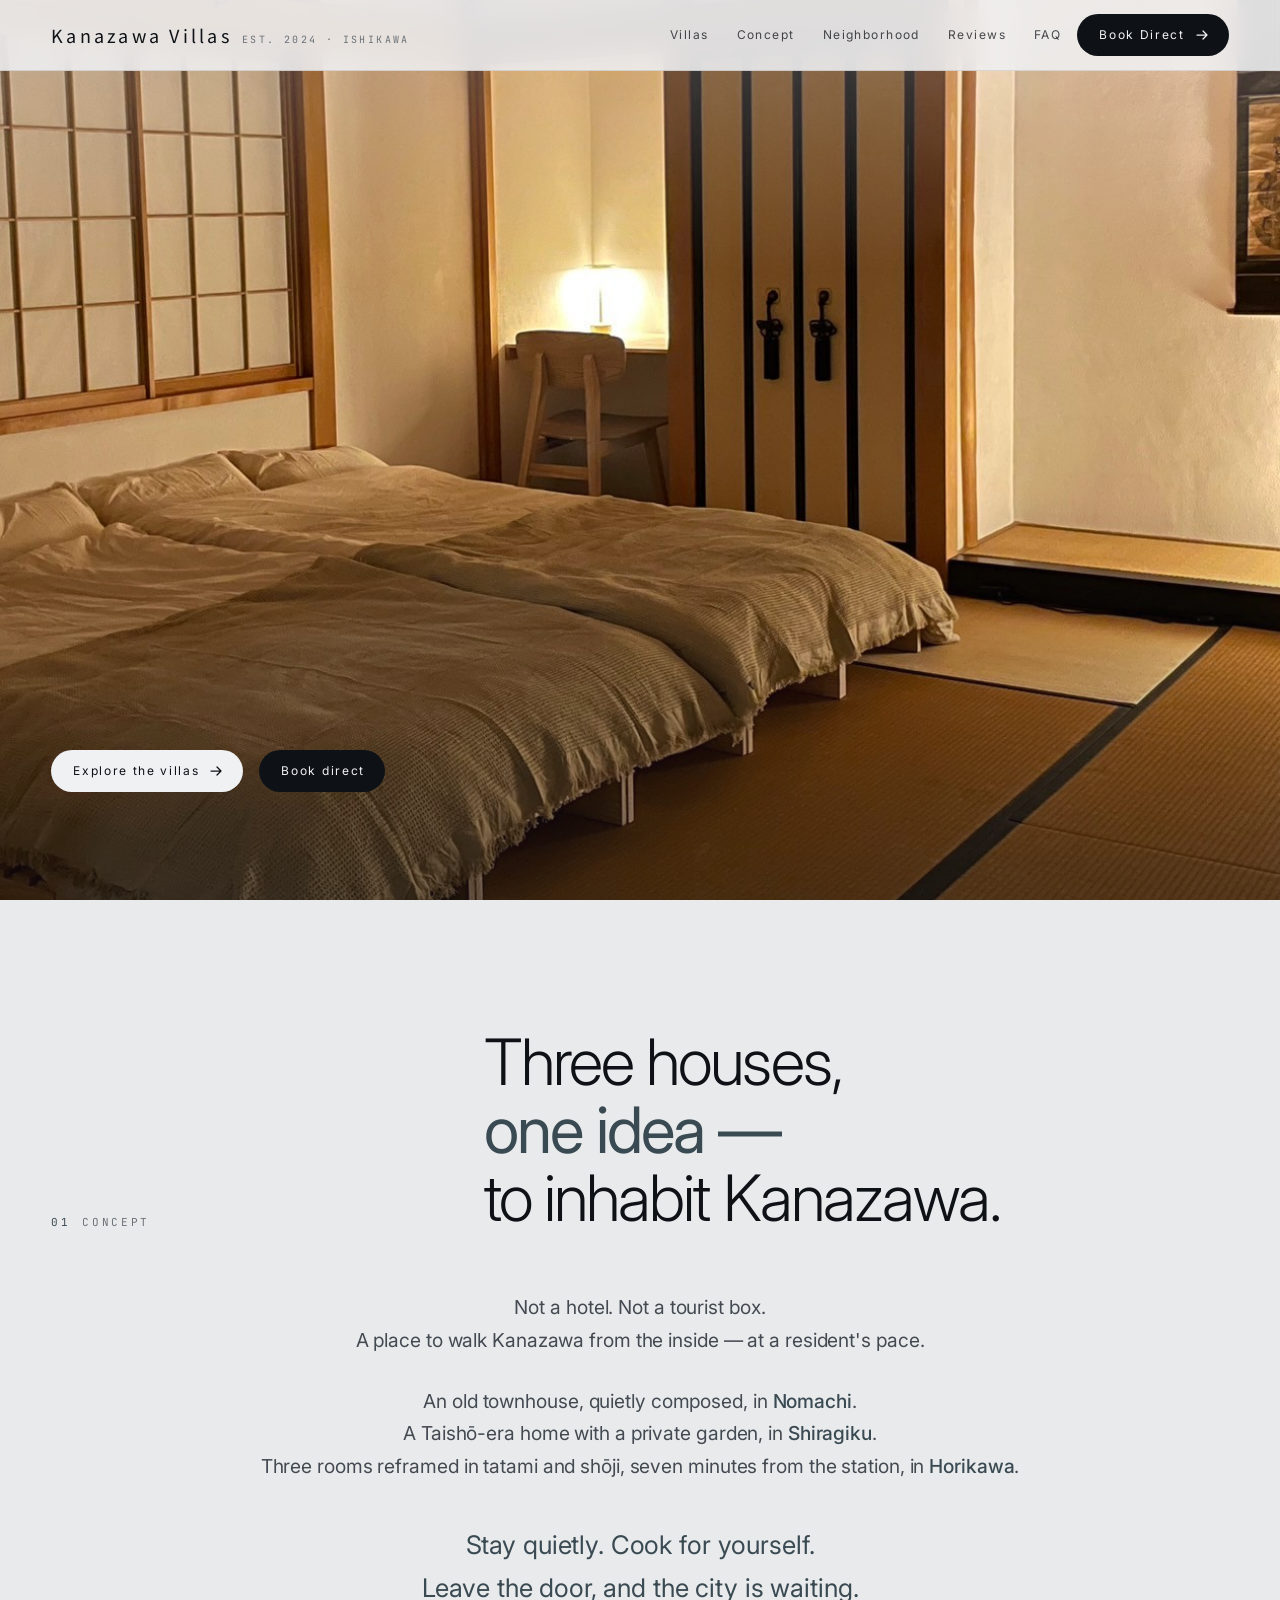
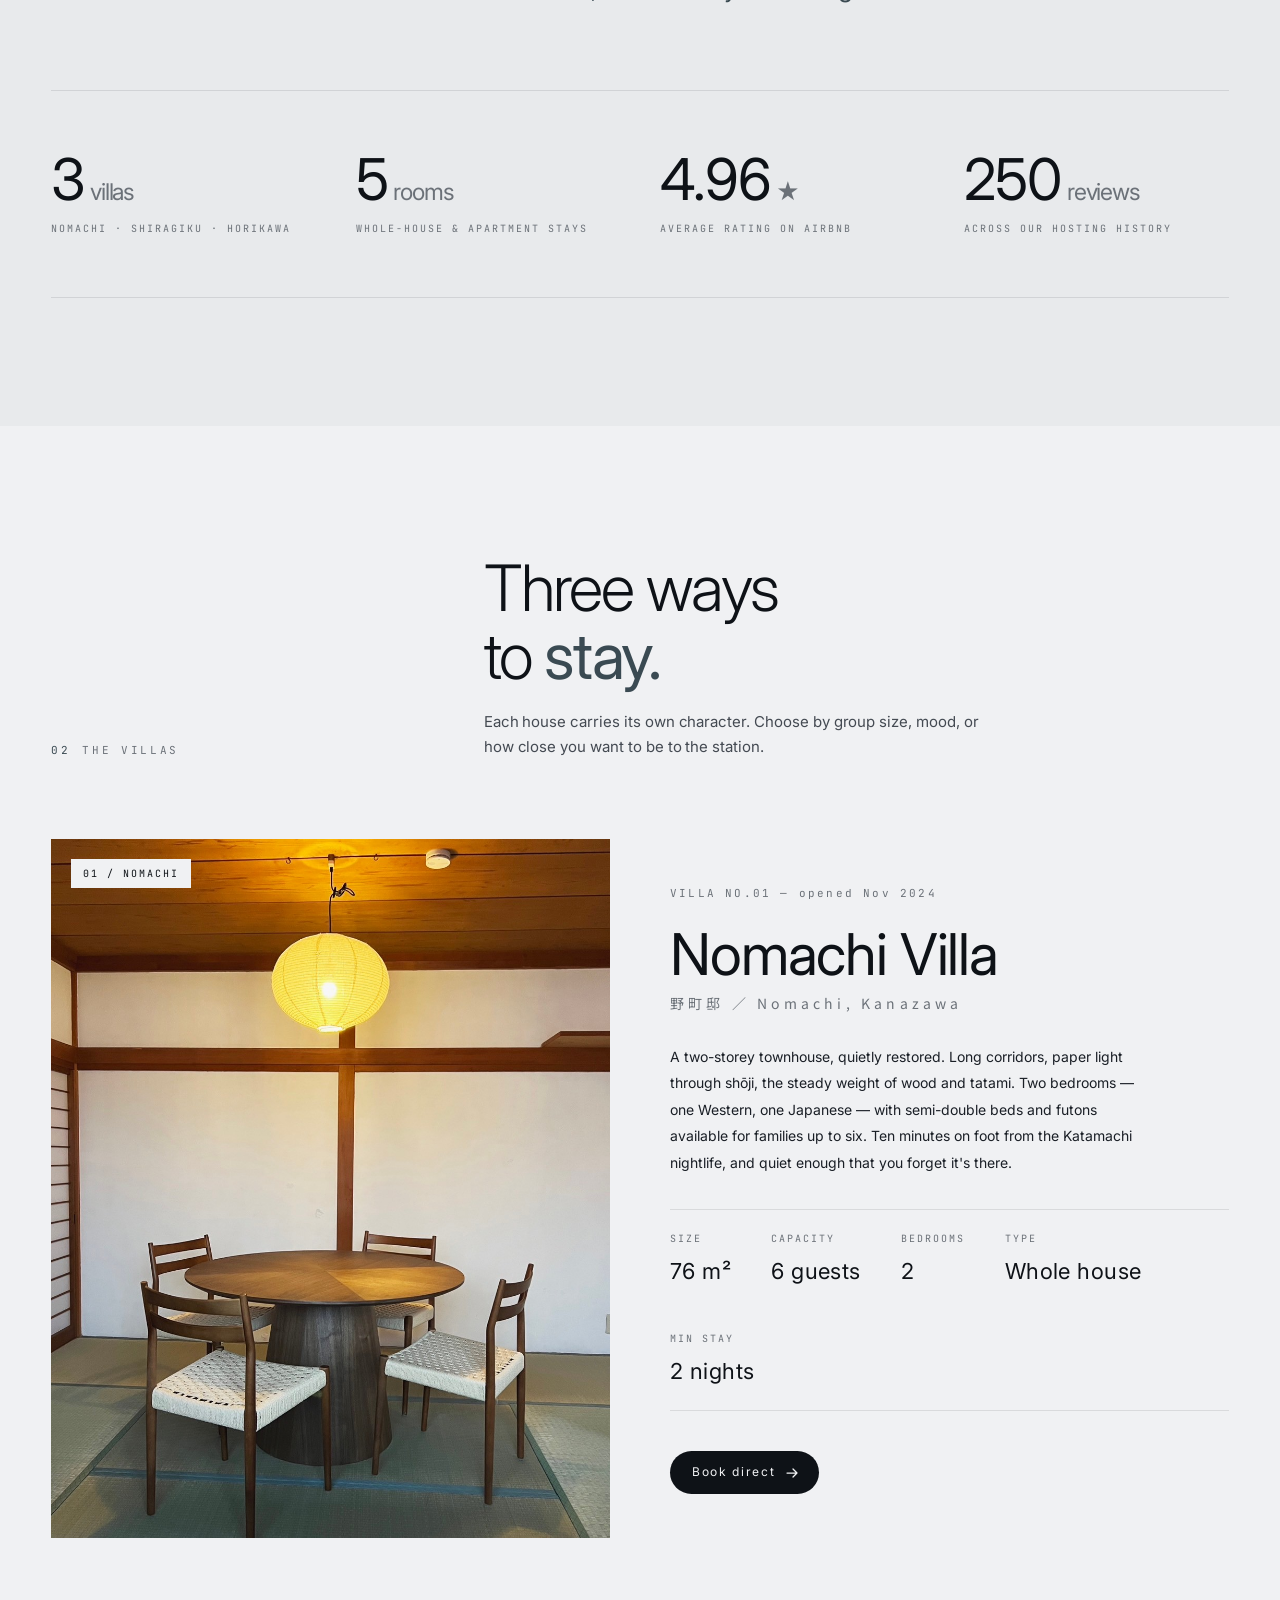
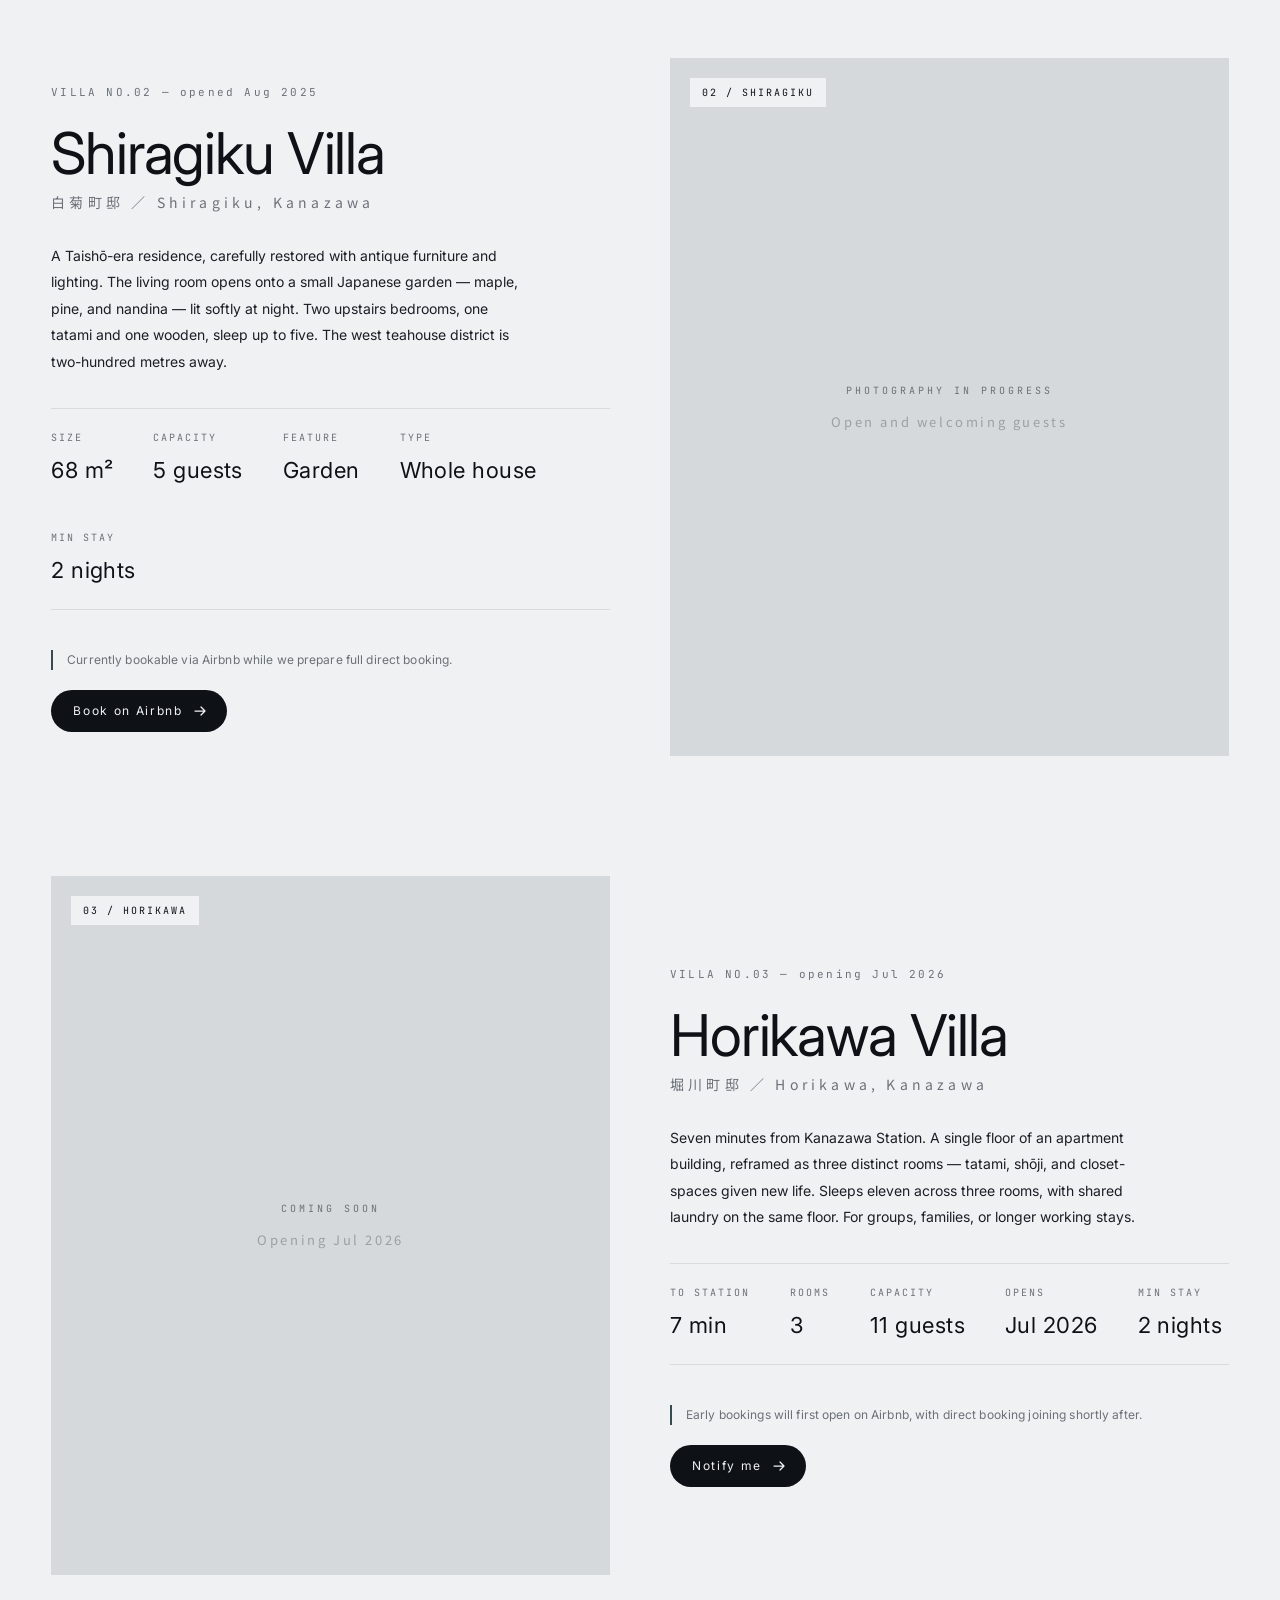
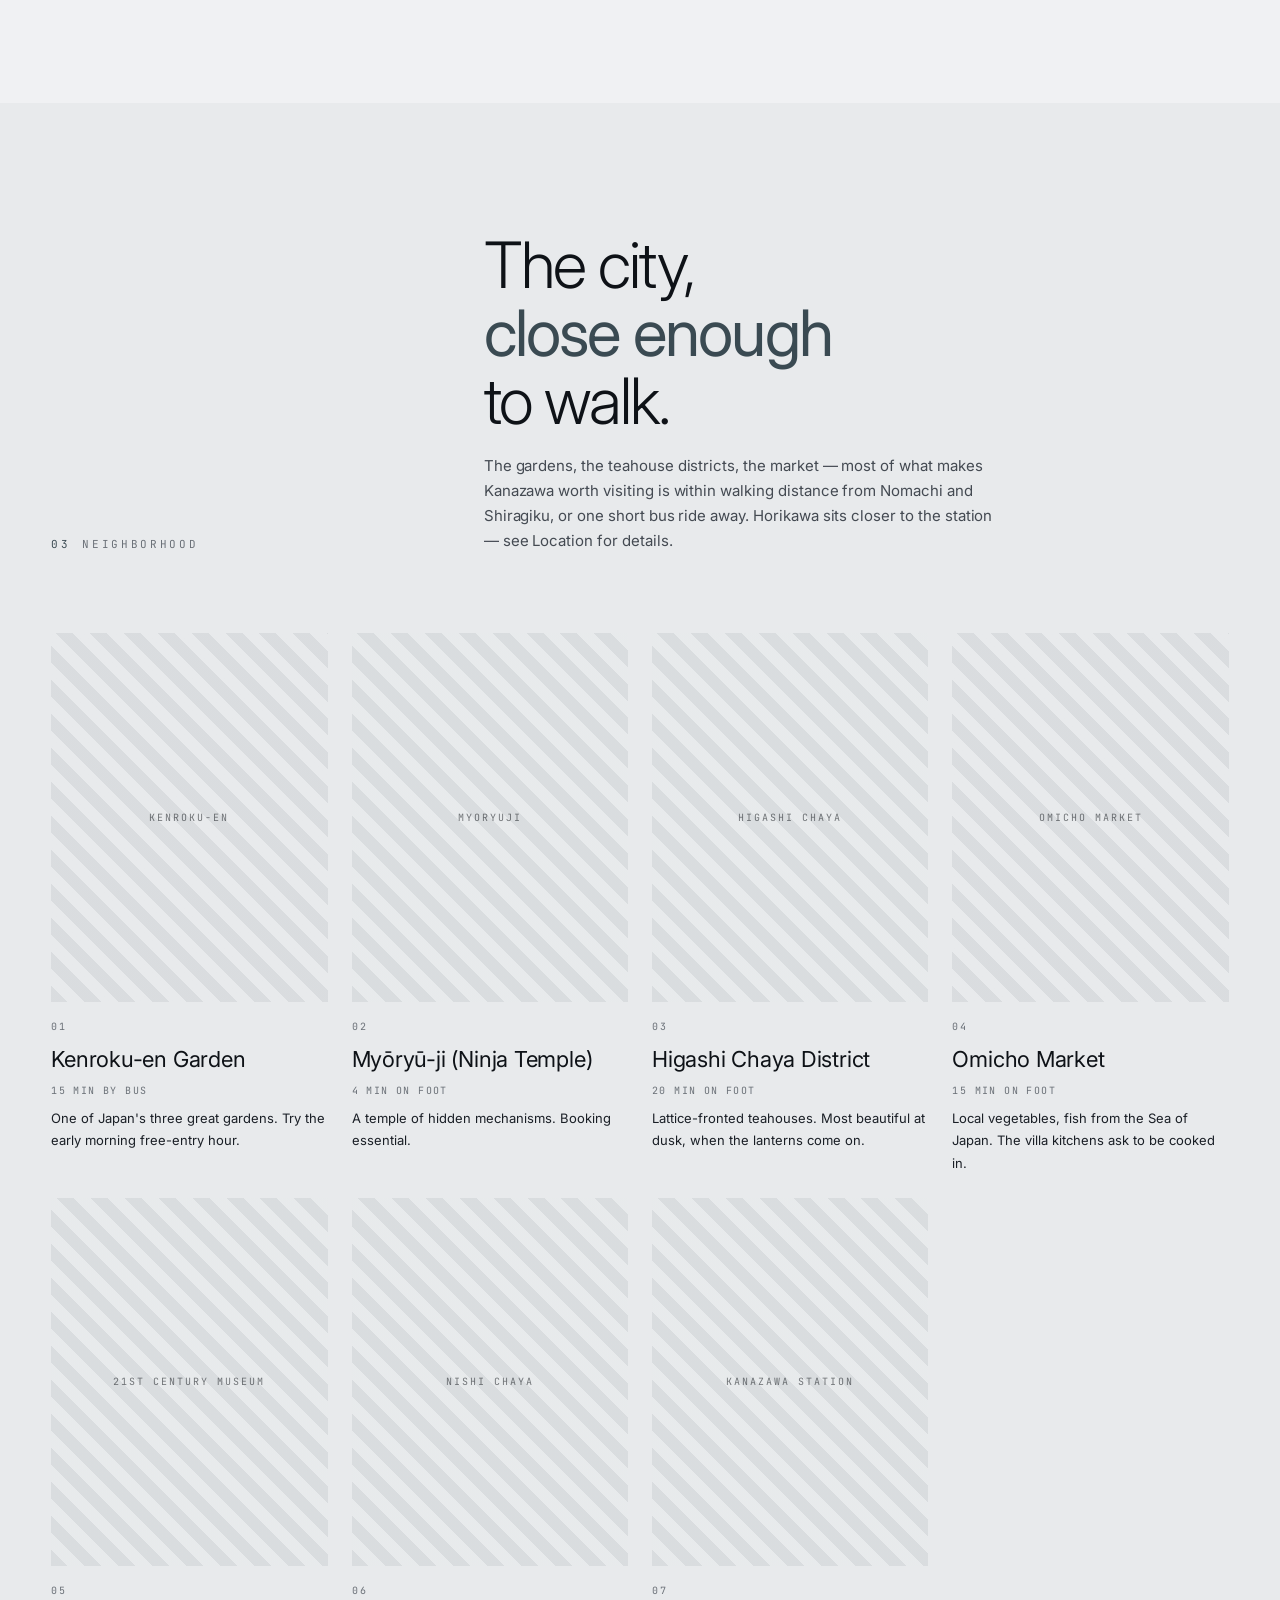
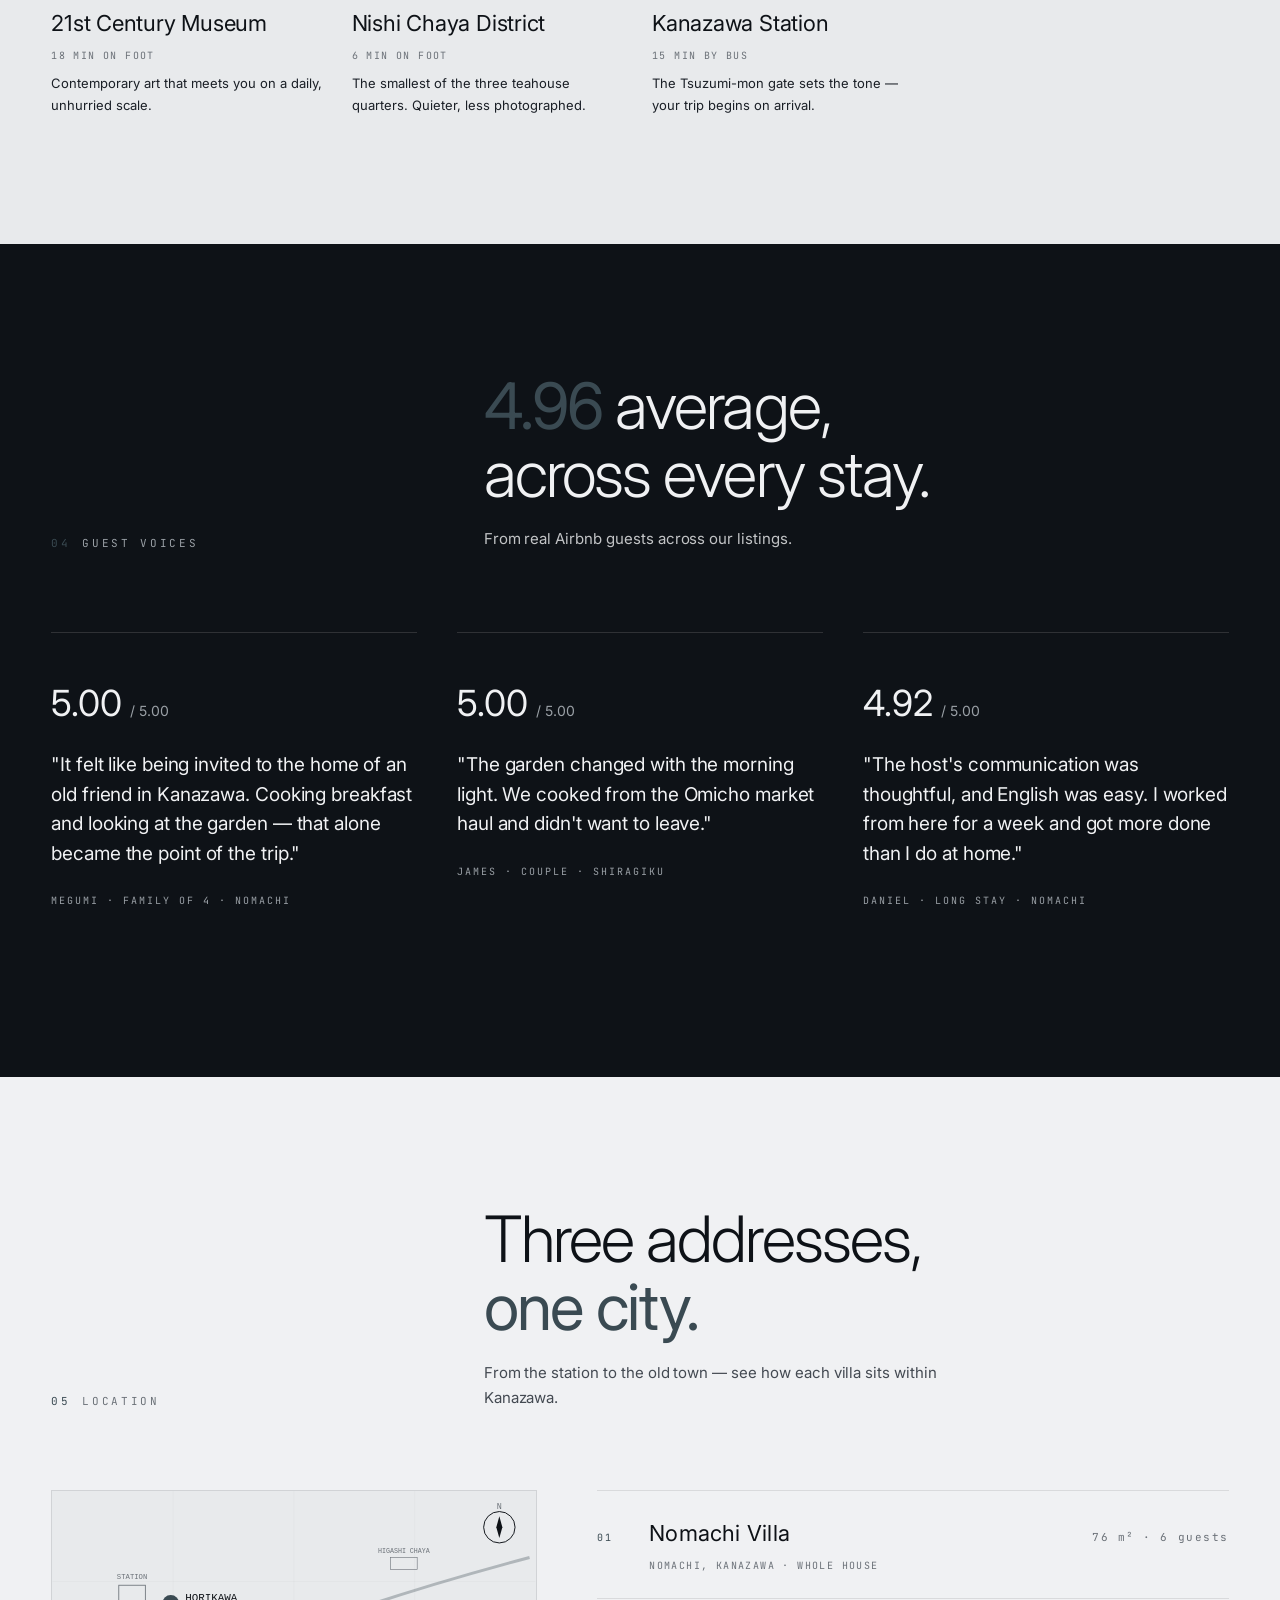
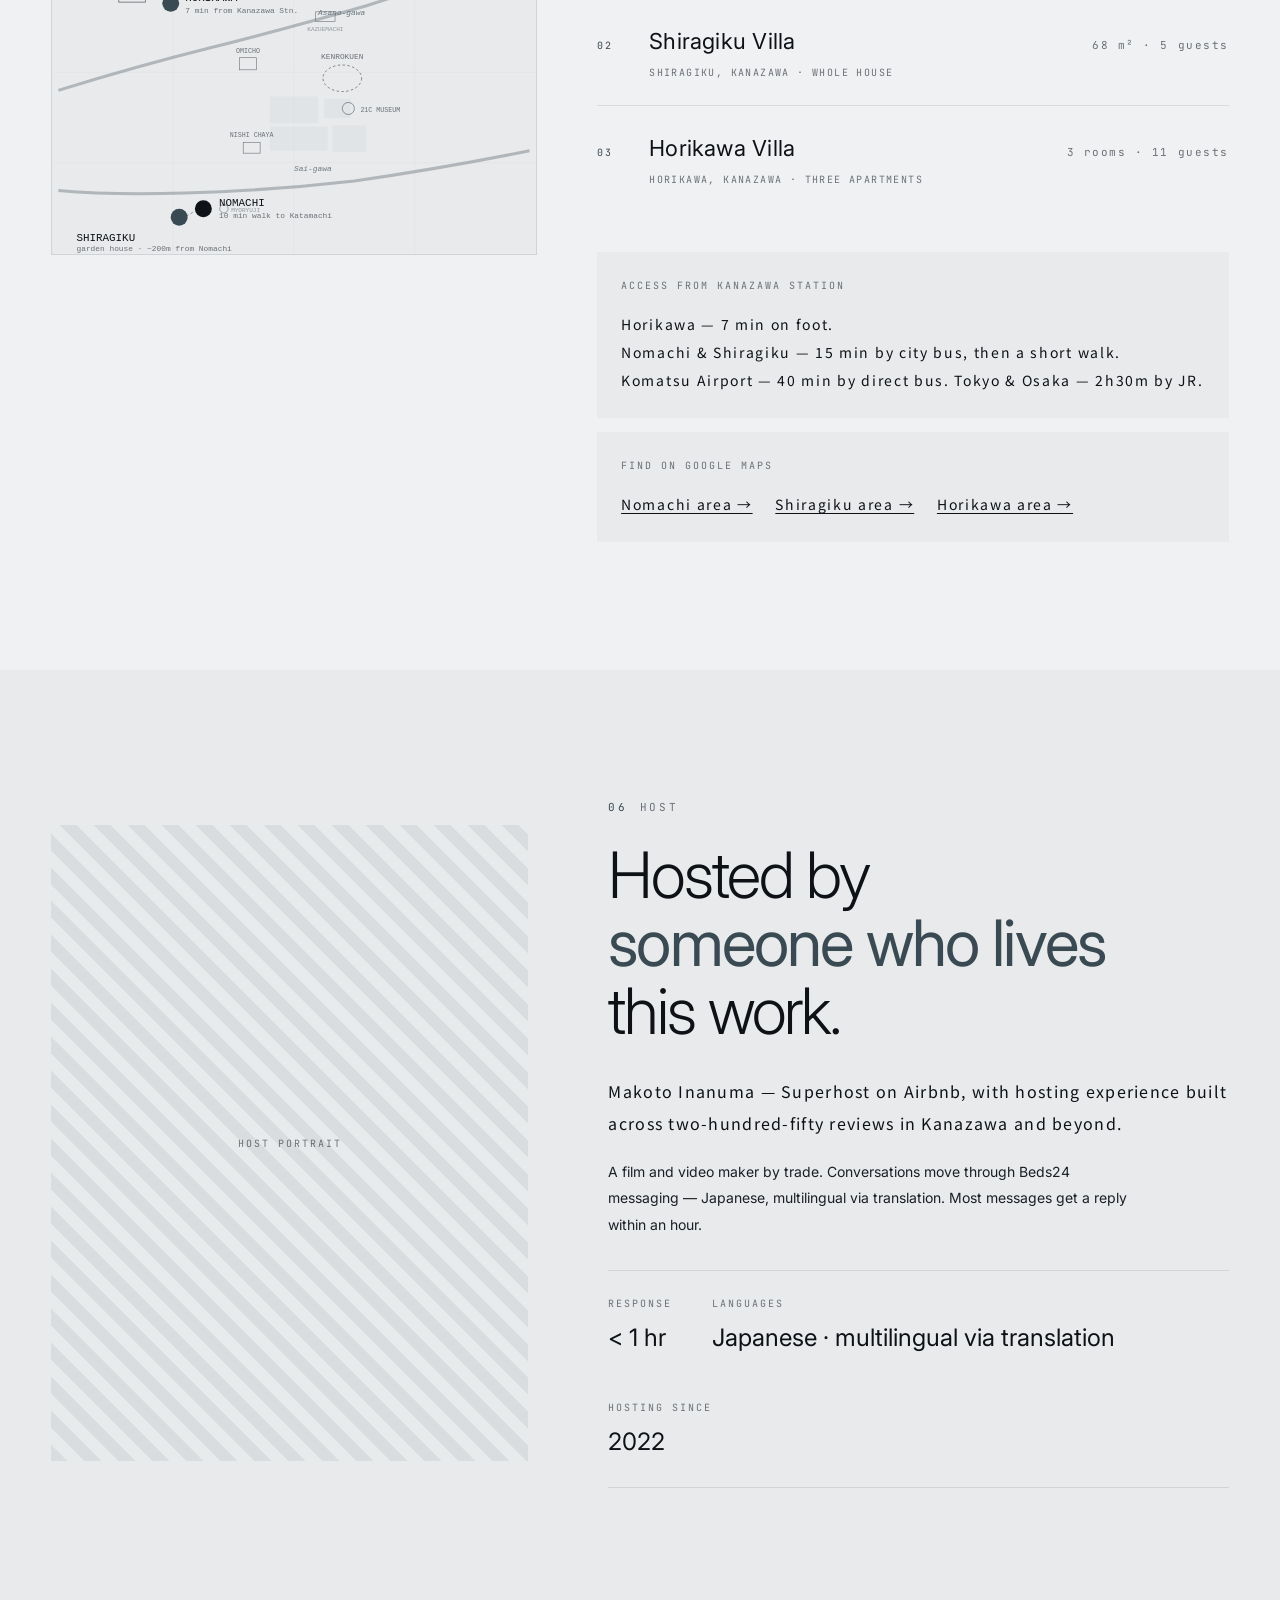
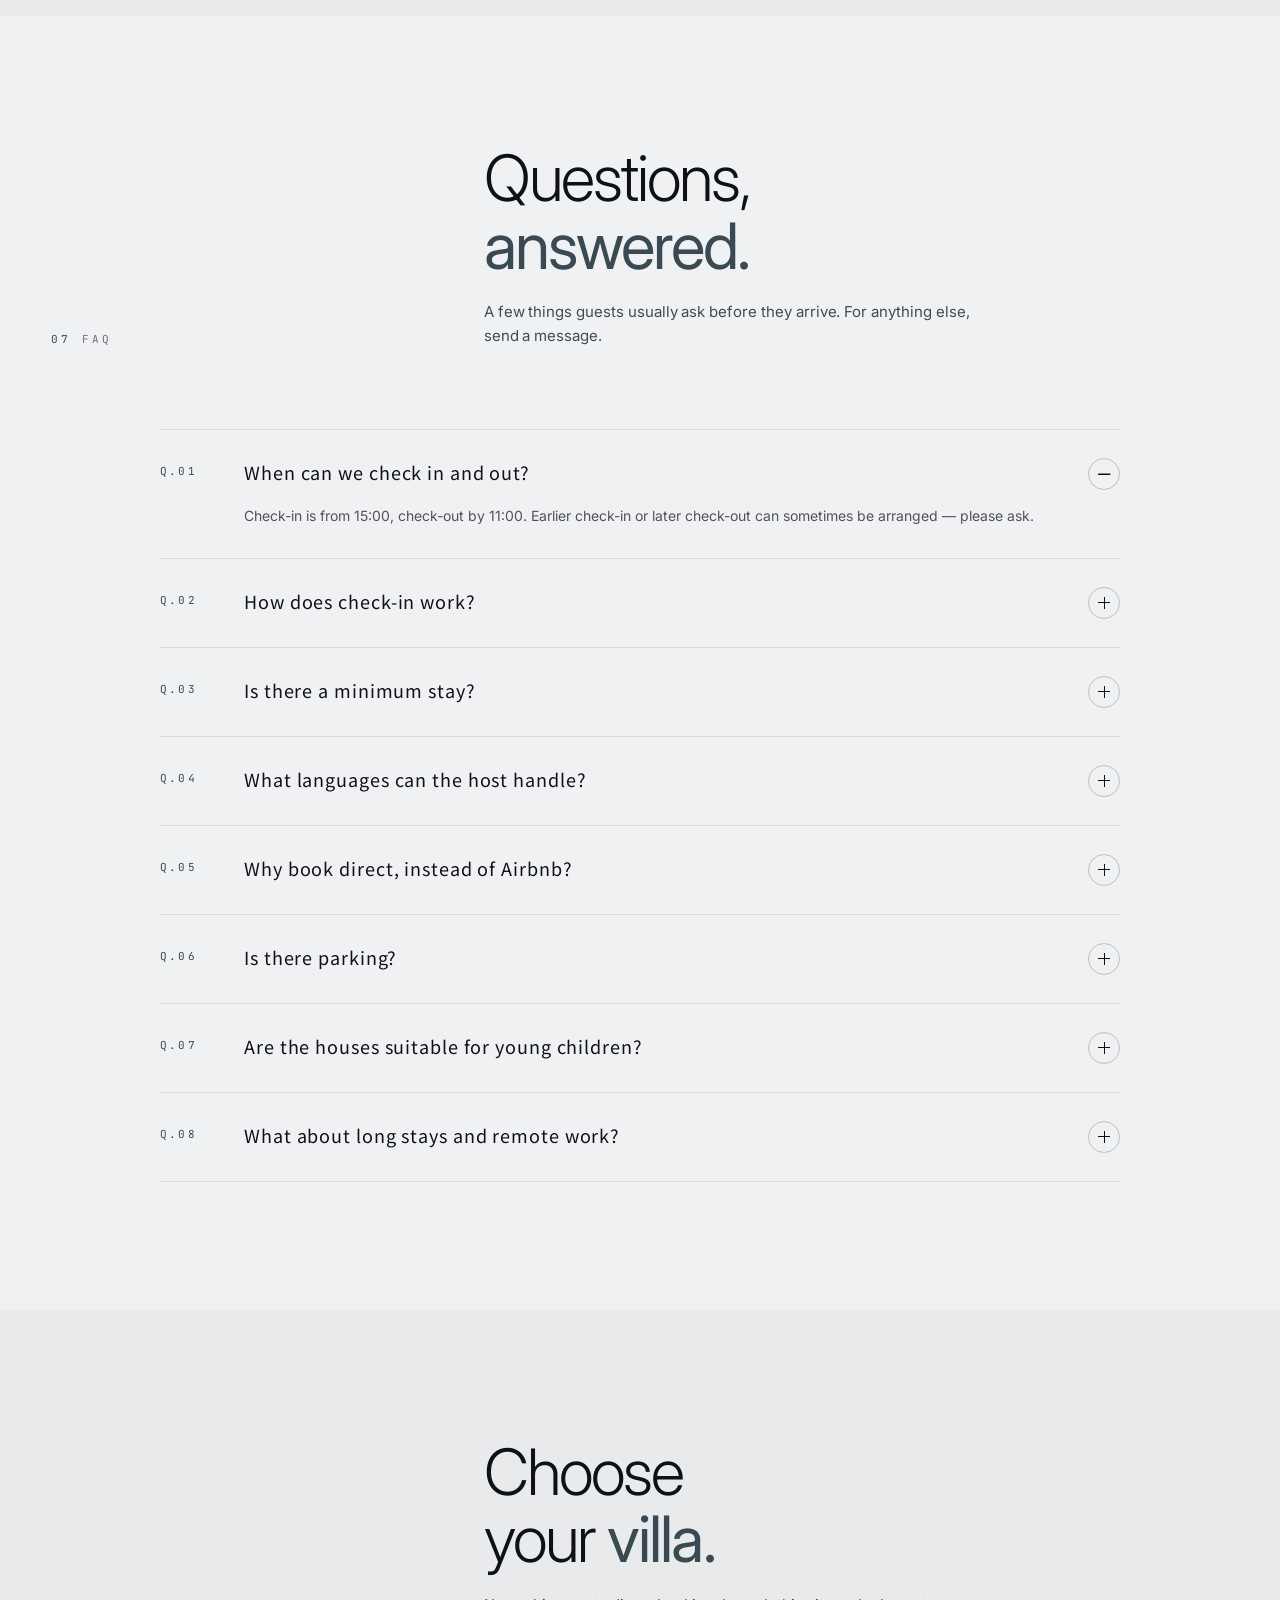
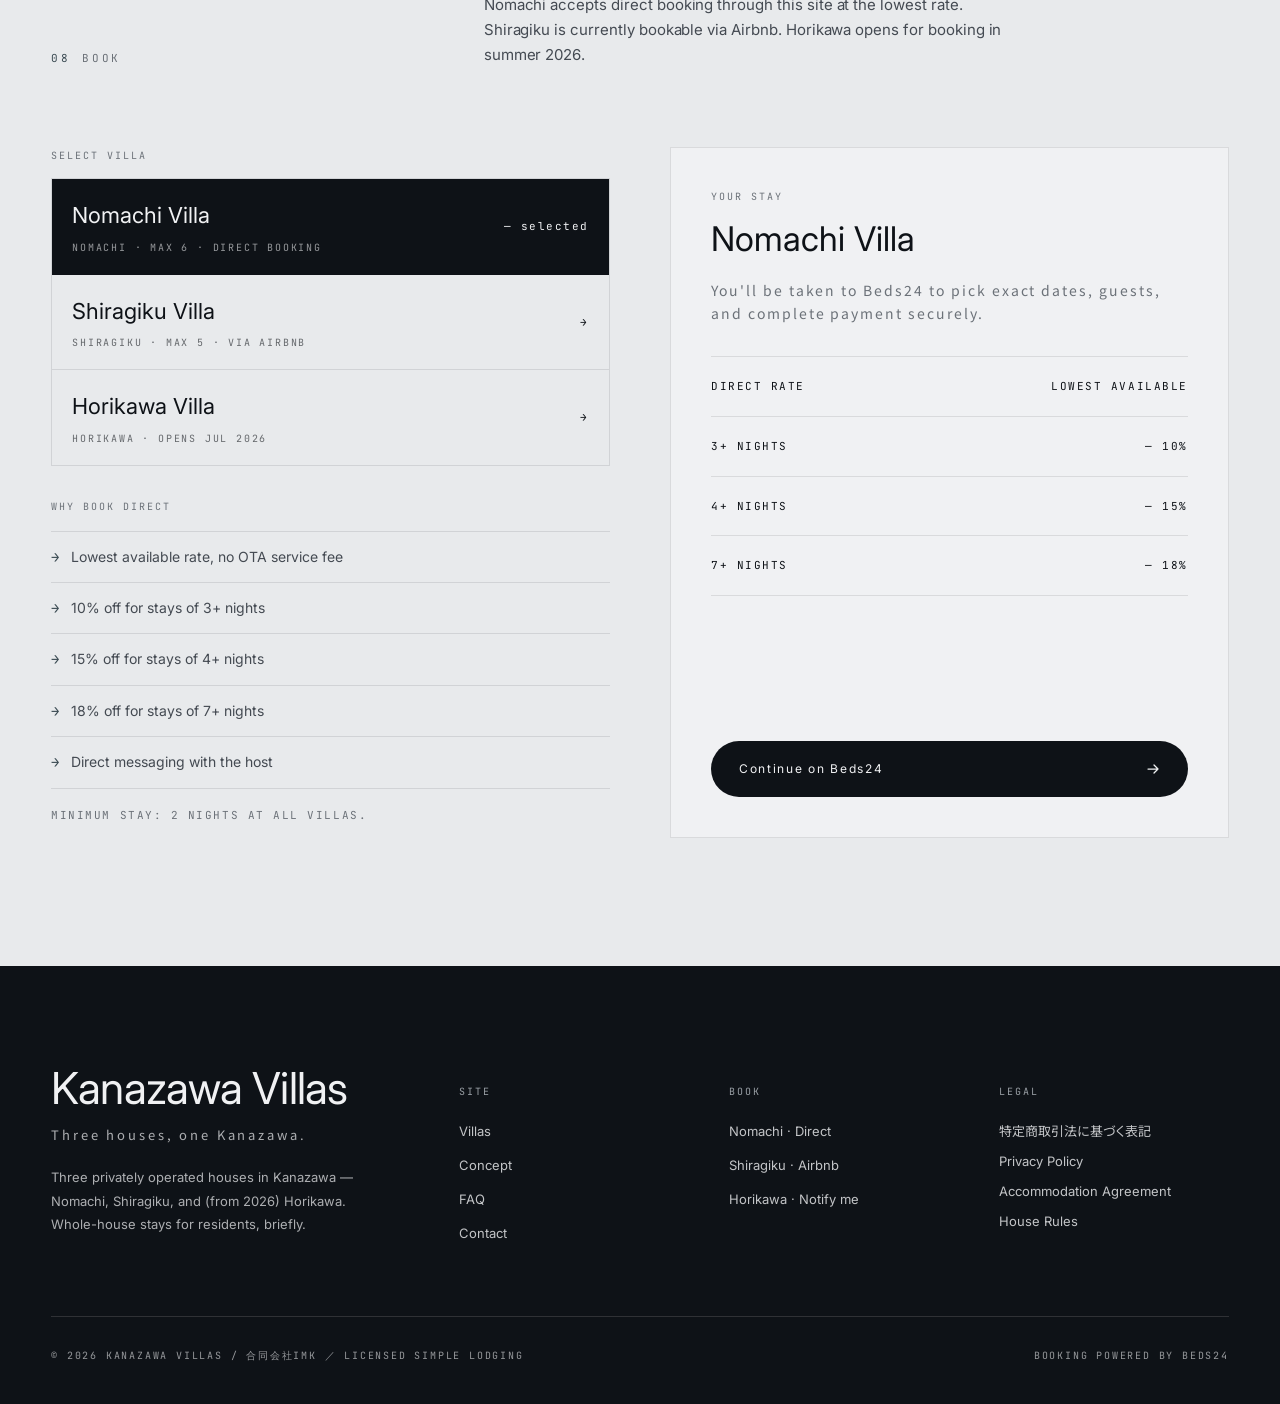
==== index.html @ 6156656c "Add files via upload" ====
<!doctype html>
<html lang="en">
<head>
  <meta charset="utf-8"/>
  <!-- Google Analytics 4 (gtag.js) -->
  <script async src="https://www.googletagmanager.com/gtag/js?id=G-66ERFZ5CFB"></script>
  <script>
    window.dataLayer = window.dataLayer || [];
    function gtag(){dataLayer.push(arguments);}
    gtag('js', new Date());
    gtag('config', 'G-66ERFZ5CFB', {
      'anonymize_ip': true
    });
  </script>
  <meta name="viewport" content="width=device-width, initial-scale=1"/>
  <meta name="description" content="Three quietly designed houses in Kanazawa — Nomachi, Shiragiku, Horikawa. Whole-house stays for families and small groups, ten minutes from the old town. Book direct."/>
  <title>Kanazawa Villas — Three houses, one Kanazawa.</title>

  <!-- OGP / Twitter -->
  <meta property="og:title" content="Kanazawa Villas — Three houses, one Kanazawa."/>
  <meta property="og:description" content="Whole-house stays in Kanazawa, designed for residents — not tourists."/>
  <meta property="og:type" content="website"/>
  <meta property="og:url" content="https://muuukkk.github.io/kanazawa-villas/"/>
  <meta property="og:image" content="https://muuukkk.github.io/kanazawa-villas/images/nomachi-hero.jpg"/>
  <meta name="twitter:card" content="summary_large_image"/>

  <!-- Schema.org structured data — helps AI search & SEO -->
  <script type="application/ld+json">
  {
    "@context": "https://schema.org",
    "@type": "LodgingBusiness",
    "name": "Kanazawa Villas",
    "alternateName": "金沢ヴィラズ",
    "description": "Three privately operated whole-house stays in Kanazawa, Japan.",
    "url": "https://muuukkk.github.io/kanazawa-villas/",
    "image": "https://muuukkk.github.io/kanazawa-villas/images/nomachi-hero.jpg",
    "address": {
      "@type": "PostalAddress",
      "addressLocality": "Kanazawa",
      "addressRegion": "Ishikawa",
      "addressCountry": "JP"
    },
    "aggregateRating": {
      "@type": "AggregateRating",
      "ratingValue": "4.96",
      "reviewCount": "250"
    }
  }
  </script>

  <!-- Fonts -->
  <link rel="preconnect" href="https://fonts.googleapis.com"/>
  <link rel="preconnect" href="https://fonts.gstatic.com" crossorigin/>
  <link href="https://fonts.googleapis.com/css2?family=Cormorant+Garamond:ital,wght@0,300;0,400;0,500;1,300;1,400&amp;family=Shippori+Mincho:wght@400;500;600&amp;family=Noto+Serif+JP:wght@300;400;500&amp;family=Inter:wght@300;400;500&amp;family=Noto+Sans+JP:wght@300;400&amp;family=JetBrains+Mono:wght@400;500&amp;display=swap" rel="stylesheet"/>

  <link rel="stylesheet" href="styles.css">
</head>

<body>

<!-- ============================================================
     HEADER
     ============================================================ -->
<header class="site-header">
  <a href="./" class="brand">
    <span class="brand-mark">Kanazawa Villas</span>
    <span class="brand-sub">Est. 2024 · Ishikawa</span>
  </a>

  <div class="header-drawer" data-component="header-drawer">
    <nav class="site-nav">
      <a href="#villas">Villas</a>
      <a href="#concept">Concept</a>
      <a href="#neighborhood">Neighborhood</a>
      <a href="#reviews">Reviews</a>
      <a href="#faq">FAQ</a>
    </nav>
  </div>

  <div class="header-cta">
    <a href="https://beds24.com/booking2.php?propid=261406" target="_blank" rel="noopener" class="btn-book">
      <span class="btn-label-full">Book Direct</span>
      <span class="btn-label-short">Book</span>
      <span class="arrow">
        <svg viewBox="0 0 14 14" fill="none"><path d="M2 7h10M8 3l4 4-4 4" stroke="currentColor" stroke-width="1.25" stroke-linecap="round" stroke-linejoin="round"/></svg>
      </span>
    </a>
    <button class="menu-toggle" data-component="menu-toggle" aria-label="Menu" aria-expanded="false">
      <span></span><span></span>
    </button>
  </div>
</header>

<!-- ============================================================
     HERO
     ============================================================ -->
<section class="hero">
  <div class="hero-media">
    <img src="images/nomachi-hero.jpg" alt="Tatami bedroom interior, Nomachi Villa"/>
  </div>
  <div class="hero-inner">
    <h1 class="visually-hidden">Kanazawa Villas — Three houses, one Kanazawa.</h1>
    <div class="hero-actions">
      <a href="#villas" class="btn-book">
        <span>Explore the villas</span>
        <span class="arrow"><svg viewBox="0 0 14 14" fill="none"><path d="M2 7h10M8 3l4 4-4 4" stroke="currentColor" stroke-width="1.25" stroke-linecap="round" stroke-linejoin="round"/></svg></span>
      </a>
      <a href="https://beds24.com/booking2.php?propid=261406" target="_blank" rel="noopener" class="btn-book hero-secondary">Book direct</a>
    </div>
  </div>
</section>

<!-- ============================================================
     CONCEPT
     ============================================================ -->
<section id="concept" class="section concept">
  <div class="section-head concept-head">
    <div><div class="section-label"><span class="num">01</span>Concept</div></div>
    <div>
      <h2 class="section-title display">Three houses,<br/><em>one idea —</em><br/>to inhabit Kanazawa.</h2>
    </div>
  </div>
  <div class="concept-body">
    <p>Not a hotel. Not a tourist box.<br/>A place to walk Kanazawa from the inside — at a resident's pace.</p>
    <p>An old townhouse, quietly composed, in <em class="serif-italic">Nomachi</em>.<br/>A Taishō-era home with a private garden, in <em class="serif-italic">Shiragiku</em>.<br/>Three rooms reframed in tatami and shōji, seven minutes from the station, in <em class="serif-italic">Horikawa</em>.</p>
    <p class="en">Stay quietly. Cook for yourself.<br/>Leave the door, and the city is waiting.</p>
  </div>
  <div class="stats">
    <div class="stat"><div class="num">3<span class="unit">villas</span></div><div class="label">Nomachi · Shiragiku · Horikawa</div></div>
    <div class="stat"><div class="num">5<span class="unit">rooms</span></div><div class="label">Whole-house &amp; apartment stays</div></div>
    <div class="stat"><div class="num">4.96<span class="unit">★</span></div><div class="label">Average rating on Airbnb</div></div>
    <div class="stat"><div class="num">250<span class="unit">reviews</span></div><div class="label">Across our hosting history</div></div>
  </div>
</section>

<!-- ============================================================
     VILLAS
     ============================================================ -->
<section id="villas" class="section">
  <div class="section-head">
    <div><div class="section-label"><span class="num">02</span>The villas</div></div>
    <div>
      <h2 class="section-title display">Three ways<br/>to <em>stay.</em></h2>
      <p class="section-lede">Each house carries its own character. Choose by group size, mood, or how close you want to be to the station.</p>
    </div>
  </div>

  <div class="villa-list">

    <!-- Villa 01: Nomachi -->
    <article class="villa-card">
      <div class="media">
        <div class="tag">01 / Nomachi</div>
        <img src="images/nomachi-01.jpg" alt="Nomachi Villa interior"/>
      </div>
      <div class="info">
        <div class="idx">VILLA NO.01 — opened Nov 2024</div>
        <h3>Nomachi Villa</h3>
        <div class="jp-name">野町邸 ／ Nomachi, Kanazawa</div>
        <div class="desc">A two-storey townhouse, quietly restored. Long corridors, paper light through shōji, the steady weight of wood and tatami. Two bedrooms — one Western, one Japanese — with semi-double beds and futons available for families up to six. Ten minutes on foot from the Katamachi nightlife, and quiet enough that you forget it's there.</div>
        <div class="specs">
          <div><span>Size</span><strong>76 m²</strong></div>
          <div><span>Capacity</span><strong>6 guests</strong></div>
          <div><span>Bedrooms</span><strong>2</strong></div>
          <div><span>Type</span><strong>Whole house</strong></div>
          <div><span>Min stay</span><strong>2 nights</strong></div>
        </div>
        <div class="actions">
          <a href="https://beds24.com/booking2.php?propid=261406" target="_blank" rel="noopener" class="btn-book"><span>Book direct</span>
            <span class="arrow"><svg viewBox="0 0 14 14" fill="none"><path d="M2 7h10M8 3l4 4-4 4" stroke="currentColor" stroke-width="1.25" stroke-linecap="round" stroke-linejoin="round"/></svg></span>
          </a>
        </div>
      </div>
    </article>

    <!-- Villa 02: Shiragiku -->
    <article class="villa-card reverse">
      <div class="media">
        <div class="tag">02 / Shiragiku</div>
        <div class="coming-soon">
          <div class="label">Photography in progress</div>
          <div class="date">Open and welcoming guests</div>
        </div>
      </div>
      <div class="info">
        <div class="idx">VILLA NO.02 — opened Aug 2025</div>
        <h3>Shiragiku Villa</h3>
        <div class="jp-name">白菊町邸 ／ Shiragiku, Kanazawa</div>
        <div class="desc">A Taishō-era residence, carefully restored with antique furniture and lighting. The living room opens onto a small Japanese garden — maple, pine, and nandina — lit softly at night. Two upstairs bedrooms, one tatami and one wooden, sleep up to five. The west teahouse district is two-hundred metres away.</div>
        <div class="specs">
          <div><span>Size</span><strong>68 m²</strong></div>
          <div><span>Capacity</span><strong>5 guests</strong></div>
          <div><span>Feature</span><strong>Garden</strong></div>
          <div><span>Type</span><strong>Whole house</strong></div>
          <div><span>Min stay</span><strong>2 nights</strong></div>
        </div>
        <p class="booking-note">Currently bookable via Airbnb while we prepare full direct booking.</p>
        <div class="actions">
          <a href="https://airbnb.jp/h/shiragiku-villa" target="_blank" rel="noopener" class="btn-book" data-villa="shiragiku"><span>Book on Airbnb</span>
            <span class="arrow"><svg viewBox="0 0 14 14" fill="none"><path d="M2 7h10M8 3l4 4-4 4" stroke="currentColor" stroke-width="1.25" stroke-linecap="round" stroke-linejoin="round"/></svg></span>
          </a>
        </div>
      </div>
    </article>

    <!-- Villa 03: Horikawa -->
    <article class="villa-card">
      <div class="media">
        <div class="tag">03 / Horikawa</div>
        <div class="coming-soon">
          <div class="label">Coming soon</div>
          <div class="date">Opening Jul 2026</div>
        </div>
      </div>
      <div class="info">
        <div class="idx">VILLA NO.03 — opening Jul 2026</div>
        <h3>Horikawa Villa</h3>
        <div class="jp-name">堀川町邸 ／ Horikawa, Kanazawa</div>
        <div class="desc">Seven minutes from Kanazawa Station. A single floor of an apartment building, reframed as three distinct rooms — tatami, shōji, and closet-spaces given new life. Sleeps eleven across three rooms, with shared laundry on the same floor. For groups, families, or longer working stays.</div>
        <div class="specs">
          <div><span>To station</span><strong>7 min</strong></div>
          <div><span>Rooms</span><strong>3</strong></div>
          <div><span>Capacity</span><strong>11 guests</strong></div>
          <div><span>Opens</span><strong>Jul 2026</strong></div>
          <div><span>Min stay</span><strong>2 nights</strong></div>
        </div>
        <p class="booking-note">Early bookings will first open on Airbnb, with direct booking joining shortly after.</p>
        <div class="actions">
          <a href="contact.html?topic=horikawa" class="btn-book" data-villa="horikawa"><span>Notify me</span>
            <span class="arrow"><svg viewBox="0 0 14 14" fill="none"><path d="M2 7h10M8 3l4 4-4 4" stroke="currentColor" stroke-width="1.25" stroke-linecap="round" stroke-linejoin="round"/></svg></span>
          </a>
        </div>
      </div>
    </article>

  </div>
</section>

<!-- ============================================================
     NEIGHBORHOOD
     ============================================================ -->
<section id="neighborhood" class="section" style="background:var(--paper-warm);">
  <div class="section-head">
    <div><div class="section-label"><span class="num">03</span>Neighborhood</div></div>
    <div>
      <h2 class="section-title display">The city,<br/><em>close enough</em><br/>to walk.</h2>
      <p class="section-lede">The gardens, the teahouse districts, the market — most of what makes Kanazawa worth visiting is within walking distance from Nomachi and Shiragiku, or one short bus ride away. Horikawa sits closer to the station — see Location for details.</p>
    </div>
  </div>
  <div class="neighborhood" data-component="nbh-scroller">
    <div class="nbh-card"><div class="media"><div class="ph" data-label="Kenroku-en"></div></div><div class="num">01</div><h4>Kenroku-en Garden</h4><div class="sub">15 min by bus</div><p class="desc">One of Japan's three great gardens. Try the early morning free-entry hour.</p></div>
    <div class="nbh-card"><div class="media"><div class="ph" data-label="Myoryuji"></div></div><div class="num">02</div><h4>Myōryū-ji (Ninja Temple)</h4><div class="sub">4 min on foot</div><p class="desc">A temple of hidden mechanisms. Booking essential.</p></div>
    <div class="nbh-card"><div class="media"><div class="ph" data-label="Higashi Chaya"></div></div><div class="num">03</div><h4>Higashi Chaya District</h4><div class="sub">20 min on foot</div><p class="desc">Lattice-fronted teahouses. Most beautiful at dusk, when the lanterns come on.</p></div>
    <div class="nbh-card"><div class="media"><div class="ph" data-label="Omicho Market"></div></div><div class="num">04</div><h4>Omicho Market</h4><div class="sub">15 min on foot</div><p class="desc">Local vegetables, fish from the Sea of Japan. The villa kitchens ask to be cooked in.</p></div>
    <div class="nbh-card"><div class="media"><div class="ph" data-label="21st Century Museum"></div></div><div class="num">05</div><h4>21st Century Museum</h4><div class="sub">18 min on foot</div><p class="desc">Contemporary art that meets you on a daily, unhurried scale.</p></div>
    <div class="nbh-card"><div class="media"><div class="ph" data-label="Nishi Chaya"></div></div><div class="num">06</div><h4>Nishi Chaya District</h4><div class="sub">6 min on foot</div><p class="desc">The smallest of the three teahouse quarters. Quieter, less photographed.</p></div>
    <div class="nbh-card"><div class="media"><div class="ph" data-label="Kanazawa Station"></div></div><div class="num">07</div><h4>Kanazawa Station</h4><div class="sub">15 min by bus</div><p class="desc">The Tsuzumi-mon gate sets the tone — your trip begins on arrival.</p></div>
  </div>
</section>

<!-- ============================================================
     REVIEWS
     ============================================================ -->
<section id="reviews" class="section reviews">
  <div class="section-head">
    <div><div class="section-label"><span class="num">04</span>Guest voices</div></div>
    <div>
      <h2 class="section-title display"><em>4.96</em> average,<br/>across every stay.</h2>
      <p class="section-lede">From real Airbnb guests across our listings.</p>
    </div>
  </div>
  <div class="review-grid">
    <div class="review">
      <div class="rating">5.00<em>/ 5.00</em></div>
      <blockquote>"It felt like being invited to the home of an old friend in Kanazawa. Cooking breakfast and looking at the garden — that alone became the point of the trip."</blockquote>
      <div class="who">MEGUMI · FAMILY OF 4 · NOMACHI</div>
    </div>
    <div class="review">
      <div class="rating">5.00<em>/ 5.00</em></div>
      <blockquote>"The garden changed with the morning light. We cooked from the Omicho market haul and didn't want to leave."</blockquote>
      <div class="who">JAMES · COUPLE · SHIRAGIKU</div>
    </div>
    <div class="review">
      <div class="rating">4.92<em>/ 5.00</em></div>
      <blockquote>"The host's communication was thoughtful, and English was easy. I worked from here for a week and got more done than I do at home."</blockquote>
      <div class="who">DANIEL · LONG STAY · NOMACHI</div>
    </div>
  </div>
</section>

<!-- ============================================================
     LOCATION
     ============================================================ -->
<section id="location" class="section">
  <div class="section-head">
    <div><div class="section-label"><span class="num">05</span>Location</div></div>
    <div>
      <h2 class="section-title display">Three addresses,<br/><em>one city.</em></h2>
      <p class="section-lede">From the station to the old town — see how each villa sits within Kanazawa.</p>
    </div>
  </div>
  <div class="location-grid">
    <div class="map-wrap">
      <svg class="map-svg" viewBox="0 0 400 300" preserveAspectRatio="xMidYMid meet" aria-label="Map of Kanazawa villas and landmarks">
        <!-- Background -->
        <rect width="400" height="300" fill="var(--paper-warm)"/>

        <!-- Two rivers: Asano-gawa (north) and Sai-gawa (south).
             Both flow from south-east to north-west. -->
        <!-- Asano-gawa: upper third of the map -->
        <path d="M 395 55 Q 320 75 260 95 Q 190 115 130 130 Q 70 145 5 165" stroke="var(--accent-cool)" stroke-width="2.5" fill="none" opacity="0.32"/>
        <text x="220" y="103" font-family="monospace" font-size="6.5" fill="var(--accent-cool)" opacity="0.7" font-style="italic">Asano-gawa</text>

        <!-- Sai-gawa: lower third of the map -->
        <path d="M 395 215 Q 320 230 250 240 Q 180 248 110 250 Q 50 252 5 248" stroke="var(--accent-cool)" stroke-width="2.5" fill="none" opacity="0.32"/>
        <text x="200" y="232" font-family="monospace" font-size="6.5" fill="var(--accent-cool)" opacity="0.7" font-style="italic">Sai-gawa</text>

        <!-- Subtle grid suggesting blocks -->
        <g stroke="var(--line)" stroke-width="0.5" fill="none" opacity="0.4">
          <path d="M 0 75 L 400 75"/>
          <path d="M 0 150 L 400 150"/>
          <path d="M 0 225 L 400 225"/>
          <path d="M 100 0 L 100 300"/>
          <path d="M 200 0 L 200 300"/>
          <path d="M 300 0 L 300 300"/>
        </g>

        <!-- Subtle building blocks (downtown / Korinbo / Katamachi) -->
        <g fill="var(--paper-deep)" opacity="0.35">
          <rect x="180" y="170" width="40" height="22"/>
          <rect x="225" y="172" width="22" height="16"/>
          <rect x="180" y="195" width="48" height="20"/>
          <rect x="232" y="194" width="28" height="22"/>
        </g>

        <!-- ─── LANDMARKS (small grey markers) ─── -->

        <!-- Kanazawa Station: north-west area -->
        <g>
          <rect x="55" y="78" width="22" height="14" fill="none" stroke="var(--muted)" stroke-width="0.7"/>
          <text x="66" y="73" text-anchor="middle" font-family="monospace" font-size="6" fill="var(--muted)">STATION</text>
        </g>

        <!-- Omicho Market: between station and Kenrokuen, central north -->
        <g>
          <rect x="155" y="138" width="14" height="10" fill="none" stroke="var(--muted)" stroke-width="0.5"/>
          <text x="162" y="134" text-anchor="middle" font-family="monospace" font-size="5.5" fill="var(--muted)">OMICHO</text>
        </g>

        <!-- Kenroku-en: central, just east of downtown -->
        <g>
          <ellipse cx="240" cy="155" rx="16" ry="11" fill="none" stroke="var(--muted)" stroke-width="0.7" stroke-dasharray="2 2"/>
          <text x="240" y="139" text-anchor="middle" font-family="monospace" font-size="6.5" fill="var(--muted)">KENROKUEN</text>
        </g>

        <!-- 21st Century Museum: just south of Kenrokuen -->
        <g>
          <circle cx="245" cy="180" r="5" fill="none" stroke="var(--muted)" stroke-width="0.6"/>
          <text x="255" y="183" font-family="monospace" font-size="5.5" fill="var(--muted)">21C MUSEUM</text>
        </g>

        <!-- Higashi Chaya: north-east, NORTH of Asano-gawa -->
        <g>
          <rect x="280" y="55" width="22" height="10" fill="none" stroke="var(--muted)" stroke-width="0.5"/>
          <text x="291" y="51" text-anchor="middle" font-family="monospace" font-size="5.5" fill="var(--muted)">HIGASHI CHAYA</text>
        </g>

        <!-- Kazuemachi Chaya: along Asano-gawa, between station and Higashi -->
        <g>
          <rect x="218" y="100" width="16" height="8" fill="none" stroke="var(--muted)" stroke-width="0.5"/>
          <text x="226" y="116" text-anchor="middle" font-family="monospace" font-size="5" fill="var(--muted)" opacity="0.7">KAZUEMACHI</text>
        </g>

        <!-- Nishi Chaya: south, just NORTH of Sai-gawa, near Nomachi/Shiragiku -->
        <g>
          <rect x="158" y="208" width="14" height="9" fill="none" stroke="var(--muted)" stroke-width="0.5"/>
          <text x="165" y="204" text-anchor="middle" font-family="monospace" font-size="5.5" fill="var(--muted)">NISHI CHAYA</text>
        </g>

        <!-- Myoryuji (Ninja temple): just south of Sai-gawa -->
        <g>
          <circle cx="142" cy="263" r="3.5" fill="none" stroke="var(--muted)" stroke-width="0.5"/>
          <text x="148" y="266" font-family="monospace" font-size="5" fill="var(--muted)" opacity="0.7">MYORYUJI</text>
        </g>

        <!-- ─── VILLA MARKERS (filled, prominent) ─── -->

        <!-- Horikawa-machi 9-6: just east of Kanazawa Station, ~7 min walk -->
        <g>
          <circle cx="98" cy="93" r="7" fill="var(--accent)"/>
          <text x="110" y="91" font-family="monospace" font-size="9" fill="var(--ink)" font-weight="500">HORIKAWA</text>
          <text x="110" y="101" font-family="monospace" font-size="6.5" fill="var(--muted)">7 min from Kanazawa Stn.</text>
        </g>

        <!-- Nomachi 3-1-1: south-west of city centre, just SOUTH of Sai-gawa -->
        <g>
          <circle cx="125" cy="263" r="7" fill="var(--ink)"/>
          <text x="138" y="261" font-family="monospace" font-size="9" fill="var(--ink)" font-weight="500">NOMACHI</text>
          <text x="138" y="271" font-family="monospace" font-size="6.5" fill="var(--muted)">10 min walk to Katamachi</text>
        </g>

        <!-- Shiragiku-cho 20-15: ~200m north-west of Nomachi (also south of Sai-gawa) -->
        <g>
          <circle cx="105" cy="270" r="7" fill="var(--accent-cool)"/>
          <text x="20" y="290" font-family="monospace" font-size="9" fill="var(--ink)" font-weight="500">SHIRAGIKU</text>
          <text x="20" y="298" font-family="monospace" font-size="6.5" fill="var(--muted)">garden house · ~200m from Nomachi</text>
          <!-- Dashed line connecting Shiragiku and Nomachi -->
          <line x1="111" y1="269" x2="118" y2="265" stroke="var(--accent-cool)" stroke-width="0.8" stroke-dasharray="2 2" opacity="0.6"/>
        </g>

        <!-- Compass -->
        <g transform="translate(370, 30)">
          <circle r="13" fill="var(--paper-warm)" stroke="var(--ink)" stroke-width="0.8"/>
          <path d="M 0 -9 L 2.5 0 L 0 9 L -2.5 0 Z" fill="var(--ink)"/>
          <text y="-15" text-anchor="middle" font-family="monospace" font-size="7" fill="var(--muted)">N</text>
        </g>
      </svg>
    </div>
    <div class="location-list">
      <div class="item">
        <div class="pin">01</div>
        <div><h4>Nomachi Villa</h4><div class="meta">Nomachi, Kanazawa · Whole house</div></div>
        <div class="dist">76 m² · 6 guests</div>
      </div>
      <div class="item">
        <div class="pin">02</div>
        <div><h4>Shiragiku Villa</h4><div class="meta">Shiragiku, Kanazawa · Whole house</div></div>
        <div class="dist">68 m² · 5 guests</div>
      </div>
      <div class="item">
        <div class="pin">03</div>
        <div><h4>Horikawa Villa</h4><div class="meta">Horikawa, Kanazawa · Three apartments</div></div>
        <div class="dist">3 rooms · 11 guests</div>
      </div>
      <div class="location-access">
        <div class="label">Access from Kanazawa Station</div>
        Horikawa — 7 min on foot.<br/>
        Nomachi &amp; Shiragiku — 15 min by city bus, then a short walk.<br/>
        Komatsu Airport — 40 min by direct bus. Tokyo &amp; Osaka — 2h30m by JR.
      </div>
      <div class="location-access" style="margin-top: 14px;">
        <div class="label">Find on Google Maps</div>
        <a href="https://www.google.com/maps/search/?api=1&amp;query=金沢市野町" target="_blank" rel="noopener" style="text-decoration:underline; text-underline-offset:3px; display:inline-block; margin-right:18px;">Nomachi area →</a>
        <a href="https://www.google.com/maps/search/?api=1&amp;query=金沢市白菊町" target="_blank" rel="noopener" style="text-decoration:underline; text-underline-offset:3px; display:inline-block; margin-right:18px;">Shiragiku area →</a>
        <a href="https://www.google.com/maps/search/?api=1&amp;query=金沢市堀川町" target="_blank" rel="noopener" style="text-decoration:underline; text-underline-offset:3px; display:inline-block;">Horikawa area →</a>
      </div>
    </div>
  </div>
</section>

<!-- ============================================================
     HOST
     ============================================================ -->
<section id="host" class="section" style="background:var(--paper-warm);">
  <div class="host">
    <div class="ph photo" data-label="Host portrait"></div>
    <div class="copy">
      <div class="label-row"><div class="section-label"><span class="num">06</span>Host</div></div>
      <h2 class="section-title display">Hosted by<br/><em>someone who lives</em><br/>this work.</h2>
      <p class="lead">Makoto Inanuma — Superhost on Airbnb, with hosting experience built across two-hundred-fifty reviews in Kanazawa and beyond.</p>
      <p class="desc">A film and video maker by trade. Conversations move through Beds24 messaging — Japanese, multilingual via translation. Most messages get a reply within an hour.</p>
      <div class="stats-row">
        <div><span>Response</span><strong>&lt; 1 hr</strong></div>
        <div><span>Languages</span><strong>Japanese · multilingual via translation</strong></div>
        <div><span>Hosting since</span><strong>2022</strong></div>
      </div>
    </div>
  </div>
</section>

<!-- ============================================================
     FAQ
     ============================================================ -->
<section id="faq" class="section">
  <div class="section-head">
    <div><div class="section-label"><span class="num">07</span>FAQ</div></div>
    <div>
      <h2 class="section-title display">Questions,<br/><em>answered.</em></h2>
      <p class="section-lede">A few things guests usually ask before they arrive. For anything else, send a message.</p>
    </div>
  </div>
  <div class="faq-list" data-component="faq">
    <div class="faq-item open">
      <div class="num">Q.01</div>
      <div><div class="q">When can we check in and out?</div><div class="a">Check-in is from 15:00, check-out by 11:00. Earlier check-in or later check-out can sometimes be arranged — please ask.</div></div>
      <div class="toggle"></div>
    </div>
    <div class="faq-item">
      <div class="num">Q.02</div>
      <div><div class="q">How does check-in work?</div><div class="a">After booking, we ask for two things by Japanese government request: a passport photo for non-Japanese guests, and a brief guest registration form (Google Form). Once we have these, we send the check-in details. A staff member will usually meet you at the villa to confirm your identity in person.</div></div>
      <div class="toggle"></div>
    </div>
    <div class="faq-item">
      <div class="num">Q.03</div>
      <div><div class="q">Is there a minimum stay?</div><div class="a">Yes — two nights minimum at all villas. Longer stays receive direct booking discounts (see below).</div></div>
      <div class="toggle"></div>
    </div>
    <div class="faq-item">
      <div class="num">Q.04</div>
      <div><div class="q">What languages can the host handle?</div><div class="a">The host speaks Japanese only, but uses real-time translation tools to assist guests in any language. Replies typically arrive within the hour.</div></div>
      <div class="toggle"></div>
    </div>
    <div class="faq-item">
      <div class="num">Q.05</div>
      <div><div class="q">Why book direct, instead of Airbnb?</div><div class="a">Direct bookings (Nomachi) are the lowest available rate. Long-stay discounts apply: 10% off for 3+ nights, 15% off for 4+ nights, and 18% off for 7+ nights. These discounts are only available via direct booking. Shiragiku is currently bookable through Airbnb only; Horikawa opens for booking in summer 2026.</div></div>
      <div class="toggle"></div>
    </div>
    <div class="faq-item">
      <div class="num">Q.06</div>
      <div><div class="q">Is there parking?</div><div class="a">Nomachi has free parking 2 minutes on foot from the villa. Shiragiku and Horikawa do not include parking, but coin parking is available 1 minute away — let us know and we'll send the details.</div></div>
      <div class="toggle"></div>
    </div>
    <div class="faq-item">
      <div class="num">Q.07</div>
      <div><div class="q">Are the houses suitable for young children?</div><div class="a">Yes. A high chair is available on request, free of charge. Please mention this when booking.</div></div>
      <div class="toggle"></div>
    </div>
    <div class="faq-item">
      <div class="num">Q.08</div>
      <div><div class="q">What about long stays and remote work?</div><div class="a">All villas have Wi-Fi suitable for video calls. Discounts apply from three nights onward, with the deepest direct-booking discount at seven nights or more.</div></div>
      <div class="toggle"></div>
    </div>
  </div>
</section>

<!-- ============================================================
     BOOKING PREVIEW
     ============================================================ -->
<section id="book" class="section booking">
  <div class="section-head">
    <div><div class="section-label"><span class="num">08</span>Book</div></div>
    <div>
      <h2 class="section-title display">Choose<br/>your <em>villa.</em></h2>
      <p class="section-lede">Nomachi accepts direct booking through this site at the lowest rate. Shiragiku is currently bookable via Airbnb. Horikawa opens for booking in summer 2026.</p>
    </div>
  </div>
  <div class="booking-grid" data-component="booking">

    <div>
      <div class="booking-label">Select villa</div>
      <div class="villa-picker">
        <button class="pick active" data-villa="nomachi" data-url="https://beds24.com/booking2.php?propid=261406" data-target="beds24">
          <div>
            <div class="name">Nomachi Villa</div>
            <div class="area-meta">Nomachi · max 6 · direct booking</div>
          </div>
          <div class="arrow-text">— selected</div>
        </button>
        <button class="pick" data-villa="shiragiku" data-url="https://airbnb.jp/h/shiragiku-villa" data-target="airbnb">
          <div>
            <div class="name">Shiragiku Villa</div>
            <div class="area-meta">Shiragiku · max 5 · via Airbnb</div>
          </div>
          <div class="arrow-text">→</div>
        </button>
        <button class="pick" data-villa="horikawa" data-url="contact.html?topic=horikawa" data-target="notify">
          <div>
            <div class="name">Horikawa Villa</div>
            <div class="area-meta">Horikawa · opens Jul 2026</div>
          </div>
          <div class="arrow-text">→</div>
        </button>
      </div>

      <div class="booking-label">Why book direct</div>
      <ul class="direct-benefits">
        <li><span class="bullet">→</span> Lowest available rate, no OTA service fee</li>
        <li><span class="bullet">→</span> 10% off for stays of 3+ nights</li>
        <li><span class="bullet">→</span> 15% off for stays of 4+ nights</li>
        <li><span class="bullet">→</span> 18% off for stays of 7+ nights</li>
        <li><span class="bullet">→</span> Direct messaging with the host</li>
        <li class="note">Minimum stay: 2 nights at all villas.</li>
      </ul>
    </div>

    <div class="booking-summary">
      <div>
        <div class="booking-label">Your stay</div>
        <div class="stay-title" data-component="stay-title">Nomachi Villa</div>
        <div class="stay-desc" data-component="stay-desc">You'll be taken to Beds24 to pick exact dates, guests, and complete payment securely.</div>
        <div class="rate-row first"><span>Direct rate</span><span>Lowest available</span></div>
        <div class="rate-row"><span>3+ nights</span><span>— 10%</span></div>
        <div class="rate-row"><span>4+ nights</span><span>— 15%</span></div>
        <div class="rate-row"><span>7+ nights</span><span>— 18%</span></div>
      </div>
      <a href="https://beds24.com/booking2.php?propid=261406" target="_blank" rel="noopener" data-component="continue-cta" class="btn-book continue">
        <span data-component="cta-label">Continue on Beds24</span>
        <span class="arrow"><svg viewBox="0 0 14 14" fill="none"><path d="M2 7h10M8 3l4 4-4 4" stroke="currentColor" stroke-width="1.25" stroke-linecap="round" stroke-linejoin="round"/></svg></span>
      </a>
    </div>
  </div>
</section>

<!-- ============================================================
     FOOTER (injected by script.js)
     ============================================================ -->
<footer class="site-footer" data-component="site-footer"></footer>

<script src="script.js"></script>
</body>
</html>
---- styles.css ----
/* ============================================================
   金沢ヴィラズ — Kanazawa Villas
   styles.css
   Theme: refined minimalism · monochrome · aizumi accent
   ============================================================ */

:root {
  /* Ink — cool blue-black, single source of truth for text */
  --ink: #0e1217;
  --ink-soft: #1a1f26;
  --ink-mute: #444a52;

  /* Paper — neutral cool greys, no warmth */
  --paper: #f0f1f3;
  --paper-warm: #e8eaec;
  --paper-deep: #d6d9dc;

  /* Lines & dividers */
  --line: rgba(14, 18, 23, 0.10);
  --line-strong: rgba(14, 18, 23, 0.22);

  /* Muted text */
  --muted: #6b7178;
  --muted-soft: #9aa0a6;

  /* Accent — aizumi (indigo-grey) — the only chromatic note */
  --accent: #3a4a52;
  --accent-deep: #28343b;
  --accent-cool: #3a4a52;
  --highlight: #3a4a52;

  /* Typography — Helvetica-style sans, modernist */
  --f-display: "Inter", "Noto Sans JP", "Helvetica Neue", "Helvetica", "Arial", system-ui, sans-serif;
  --f-jp-display: "Noto Sans JP", "Inter", "Helvetica Neue", system-ui, sans-serif;
  --f-body: "Inter", "Noto Sans JP", "Helvetica Neue", system-ui, sans-serif;
  --f-mono: "JetBrains Mono", "Inter", ui-monospace, monospace;

  --page-x: clamp(20px, 4vw, 64px);
  --section-y: clamp(80px, 10vw, 160px);
}

/* ── Reset / Base ───────────────────────────────────────────── */
*, *::before, *::after { box-sizing: border-box; }
html, body { margin: 0; padding: 0; }
body {
  background: var(--paper);
  color: var(--ink);
  font-family: var(--f-body);
  font-feature-settings: "palt";
  font-size: 15px;
  line-height: 1.7;
  -webkit-font-smoothing: antialiased;
  overflow-x: hidden;
}
a { color: inherit; text-decoration: none; }
img { max-width: 100%; display: block; }
button { font: inherit; cursor: pointer; background: none; border: none; color: inherit; padding: 0; }
h1, h2, h3, h4 { margin: 0; font-weight: 400; letter-spacing: 0.01em; }
p { margin: 0; }

/* Visually hidden — for SEO/accessibility H1 etc., not shown to sighted users */
.visually-hidden {
  position: absolute;
  width: 1px;
  height: 1px;
  padding: 0;
  margin: -1px;
  overflow: hidden;
  clip: rect(0, 0, 0, 0);
  white-space: nowrap;
  border: 0;
}

/* ── Typography helpers ─────────────────────────────────────── */
.display { font-family: var(--f-display); font-weight: 400; letter-spacing: -0.02em; line-height: 1.05; }
.jp-display { font-family: var(--f-jp-display); font-weight: 400; letter-spacing: 0.04em; }
.eyebrow { font-family: var(--f-mono); font-size: 11px; letter-spacing: 0.22em; text-transform: uppercase; color: var(--muted); }

/* ── Header ─────────────────────────────────────────────────── */
.site-header {
  position: fixed;
  top: 0; left: 0; right: 0;
  z-index: 50;
  padding: 14px var(--page-x);
  display: flex;
  align-items: center;
  justify-content: space-between;
  gap: 16px;
  background: color-mix(in oklab, var(--paper) 88%, transparent);
  backdrop-filter: blur(12px);
  -webkit-backdrop-filter: blur(12px);
  border-bottom: 1px solid var(--line);
}
.site-header .brand {
  display: flex;
  align-items: baseline;
  gap: 10px;
  flex-shrink: 0;
  min-width: 0;
}
.site-header .brand-mark {
  font-family: var(--f-jp-display);
  font-size: 18px;
  letter-spacing: 0.18em;
  white-space: nowrap;
}
.site-header .brand-sub {
  font-family: var(--f-mono);
  font-size: 10px;
  letter-spacing: 0.24em;
  color: var(--muted);
  text-transform: uppercase;
  white-space: nowrap;
}

.header-drawer {
  display: flex;
  align-items: center;
  gap: 18px;
  flex: 1;
  justify-content: flex-end;
}
.site-nav { display: flex; gap: 28px; align-items: center; }
.site-nav a {
  font-size: 12px;
  letter-spacing: 0.12em;
  color: var(--ink);
  opacity: 0.75;
  transition: opacity 0.2s;
  white-space: nowrap;
}
.site-nav a:hover { opacity: 1; }

.lang-switch {
  display: flex;
  gap: 2px;
  font-family: var(--f-mono);
  font-size: 10px;
  letter-spacing: 0.1em;
  border: 1px solid var(--line-strong);
  border-radius: 999px;
  padding: 3px;
  flex-shrink: 0;
}
.lang-switch button { padding: 4px 10px; border-radius: 999px; opacity: 0.55; transition: all 0.2s; }
.lang-switch button.active { background: var(--ink); color: var(--paper); opacity: 1; }

.header-cta { display: flex; align-items: center; gap: 12px; flex-shrink: 0; }

.menu-toggle {
  display: none;
  width: 40px;
  height: 40px;
  border: 1px solid var(--line-strong);
  border-radius: 999px;
  position: relative;
  flex-shrink: 0;
}
.menu-toggle span {
  position: absolute;
  left: 50%;
  top: 50%;
  width: 16px;
  height: 1px;
  background: var(--ink);
  transition: transform 0.25s ease, opacity 0.2s;
}
.menu-toggle span:nth-child(1) { transform: translate(-50%, -4px); }
.menu-toggle span:nth-child(2) { transform: translate(-50%, 3px); }
.menu-toggle[aria-expanded="true"] span:nth-child(1) { transform: translate(-50%, 0) rotate(45deg); }
.menu-toggle[aria-expanded="true"] span:nth-child(2) { transform: translate(-50%, 0) rotate(-45deg); }

/* Mobile header */
@media (max-width: 860px) {
  /* Remove backdrop-filter on mobile — it traps child fixed-position
     elements (the drawer) inside the header on iOS Safari. */
  .site-header {
    padding: 12px 18px;
    background: #f4f1ea;
    backdrop-filter: none;
    -webkit-backdrop-filter: none;
  }
  .site-header .brand-sub { display: none; }
  /* Mobile: keep a short "Book" CTA visible at all times; hide the arrow icon */
  .header-cta .btn-book {
    display: inline-flex;
    padding: 9px 16px;
    font-size: 11px;
    letter-spacing: 0.1em;
  }
  .header-cta .btn-book .btn-label-full { display: none; }
  .header-cta .btn-book .btn-label-short { display: inline; }
  .header-cta .btn-book .arrow { display: none; }
  .menu-toggle { display: block; position: relative; z-index: 60; }

  /* When menu is open, hamburger needs to stay tappable above drawer.
     Give it solid bg so the cross is clearly visible. */
  .menu-toggle[aria-expanded="true"] {
    background: #f4f1ea;
    border-color: var(--ink);
  }

  .header-drawer {
    position: fixed;
    top: 0;
    left: 0;
    right: 0;
    bottom: 0;
    width: 100vw;
    height: 100vh;
    height: 100dvh;
    background: #f4f1ea;            /* solid paper, no transparency */
    flex-direction: column;
    justify-content: center;
    align-items: center;
    gap: 36px;
    transform: translateX(100%);
    transition: transform 0.3s ease;
    padding: 80px 24px 32px;
    z-index: 55;                    /* below toggle (60), above page */
    opacity: 1;
    visibility: hidden;
  }
  .header-drawer[data-open="true"] {
    transform: translateX(0);
    visibility: visible;
  }

  .site-nav {
    flex-direction: column;
    gap: 24px;
  }
  .site-nav a {
    font-size: 22px;
    font-family: var(--f-display);
    font-weight: 400;
    letter-spacing: 0.04em;
    opacity: 1;
    color: var(--ink);
  }
  .header-drawer .lang-switch { font-size: 12px; }
}

/* ── Buttons ────────────────────────────────────────────────── */
.btn-book {
  display: inline-flex;
  align-items: center;
  gap: 10px;
  padding: 11px 20px 11px 22px;
  background: var(--ink);
  color: var(--paper);
  border-radius: 999px;
  font-size: 12px;
  letter-spacing: 0.14em;
  transition: transform 0.2s, background 0.2s;
}
.btn-book:hover { background: var(--accent-deep, var(--ink-soft)); transform: translateY(-1px); }
.btn-book .arrow { width: 14px; height: 14px; display: inline-flex; align-items: center; justify-content: center; }
.btn-book .arrow svg { width: 100%; height: 100%; }
.btn-book .btn-label-short { display: none; }
.btn-book .btn-label-full { display: inline; }

.btn-ghost {
  display: inline-flex;
  align-items: center;
  gap: 10px;
  padding: 11px 22px;
  border: 1px solid var(--ink);
  border-radius: 999px;
  font-size: 12px;
  letter-spacing: 0.14em;
  color: var(--ink);
  transition: all 0.2s;
}
.btn-ghost:hover { background: var(--ink); color: var(--paper); }

/* ── Placeholder pattern (used for missing images) ──────────── */
.ph {
  position: relative;
  background:
    repeating-linear-gradient(45deg,
      color-mix(in oklab, var(--paper-deep) 80%, transparent) 0 12px,
      color-mix(in oklab, var(--paper-warm) 80%, transparent) 12px 24px),
    var(--paper-warm);
  overflow: hidden;
}
.ph::after {
  content: attr(data-label);
  position: absolute;
  inset: 0;
  display: flex;
  align-items: center;
  justify-content: center;
  font-family: var(--f-mono);
  font-size: 10px;
  letter-spacing: 0.2em;
  text-transform: uppercase;
  color: var(--ink);
  opacity: 0.55;
  text-align: center;
  padding: 20px;
}

/* ── Hero ───────────────────────────────────────────────────── */
.hero {
  position: relative;
  min-height: 100vh;
  min-height: 100dvh;
  padding: 0 var(--page-x);
  padding-top: 120px;
  padding-bottom: clamp(60px, 12vh, 120px);
  display: flex;
  flex-direction: column;
  justify-content: flex-end;
}
.hero-media { position: absolute; inset: 0; z-index: 0; }
.hero-media img { width: 100%; height: 100%; object-fit: cover; object-position: center; }
.hero-media::after {
  content: "";
  position: absolute; inset: 0;
  background: linear-gradient(to bottom,
    color-mix(in oklab, var(--paper) 30%, transparent) 0%,
    transparent 30%,
    transparent 55%,
    color-mix(in oklab, var(--ink) 40%, transparent) 100%);
}
.hero-inner { position: relative; z-index: 1; color: var(--paper); max-width: 1400px; }
.hero-eyebrow {
  font-family: var(--f-mono);
  font-size: 11px;
  letter-spacing: 0.24em;
  text-transform: uppercase;
  opacity: 0.85;
  margin-bottom: 32px;
  display: flex;
  align-items: center;
  gap: 14px;
}
.hero-eyebrow .dot { width: 6px; height: 6px; border-radius: 50%; background: var(--highlight); }
.hero-title {
  font-family: var(--f-display);
  font-weight: 300;
  font-size: clamp(48px, 8.5vw, 132px);
  line-height: 0.98;
  letter-spacing: -0.035em;
  margin-bottom: 24px;
}
.hero-title em { font-style: normal; font-family: var(--f-display); color: var(--highlight); font-weight: 400; }
.hero-sub {
  font-family: var(--f-body);
  font-size: clamp(15px, 1.3vw, 19px);
  letter-spacing: -0.005em;
  opacity: 0.92;
  max-width: 540px;
  line-height: 1.55;
  margin-bottom: 48px;
}
.hero-actions { display: flex; gap: 16px; flex-wrap: wrap; }
.hero-actions .btn-book { background: var(--paper); color: var(--ink); }
.hero-actions .btn-book.hero-secondary {
  background: var(--ink);
  color: var(--paper);
}
.hero-actions .btn-book.hero-secondary:hover {
  background: var(--ink-soft);
}
.hero-meta {
  display: flex;
  gap: 48px;
  flex-wrap: wrap;
  font-family: var(--f-mono);
  font-size: 11px;
  letter-spacing: 0.2em;
  text-transform: uppercase;
  opacity: 0.75;
  padding-top: 32px;
  margin-top: 48px;
  border-top: 1px solid rgba(244,241,234,0.2);
}
.hero-meta > div span { display: block; opacity: 0.6; margin-bottom: 4px; }

/* ── Section base ───────────────────────────────────────────── */
.section { padding: var(--section-y) var(--page-x); position: relative; }
.section-head {
  display: grid;
  grid-template-columns: 1fr 2fr;
  gap: 60px;
  margin-bottom: 80px;
  align-items: end;
}
@media (max-width: 860px) {
  .section-head { grid-template-columns: 1fr; gap: 24px; }
}
.section-label { font-family: var(--f-mono); font-size: 11px; letter-spacing: 0.24em; text-transform: uppercase; color: var(--muted); }
.section-label .num { display: inline-block; color: var(--accent); margin-right: 12px; }
.section-title {
  font-family: var(--f-display);
  font-weight: 300;
  font-size: clamp(34px, 5vw, 72px);
  line-height: 1.06;
  letter-spacing: -0.03em;
}
.section-title em { font-style: normal; color: var(--accent); font-weight: 400; }
.section-lede {
  font-family: var(--f-body);
  font-size: 15px;
  line-height: 1.65;
  letter-spacing: -0.003em;
  color: var(--ink-mute, var(--muted));
  max-width: 520px;
  margin-top: 20px;
}

/* ── Concept ────────────────────────────────────────────────── */
.concept { background: var(--paper-warm); }
.concept-head { max-width: 1200px; margin: 0 auto 60px; }
.concept-body { max-width: 780px; margin: 0 auto; text-align: center; }
.concept-body p {
  font-family: var(--f-body);
  font-size: clamp(17px, 1.5vw, 21px);
  line-height: 1.7;
  letter-spacing: -0.005em;
  margin-bottom: 28px;
  color: var(--ink-mute, var(--ink));
}
.concept-body em.serif-italic { font-family: var(--f-display); font-style: normal; font-weight: 500; color: var(--accent); }
.concept-body p.en {
  font-family: var(--f-display);
  font-style: normal;
  font-weight: 400;
  font-size: clamp(20px, 2vw, 28px);
  letter-spacing: -0.005em;
  color: var(--accent);
  margin-top: 40px;
}

/* ── Stats ──────────────────────────────────────────────────── */
.stats {
  display: grid;
  grid-template-columns: repeat(4, 1fr);
  gap: 40px;
  padding: 60px 0;
  border-top: 1px solid var(--line);
  border-bottom: 1px solid var(--line);
  max-width: 1200px;
  margin: 80px auto 0;
}
@media (max-width: 760px) {
  .stats { grid-template-columns: repeat(2, 1fr); }
}
.stat .num {
  font-family: var(--f-display);
  font-size: clamp(38px, 4.5vw, 64px);
  font-weight: 400;
  line-height: 1;
  letter-spacing: -0.02em;
}
.stat .num .unit { font-size: 0.4em; margin-left: 6px; color: var(--muted); }
.stat .label {
  font-family: var(--f-mono);
  font-size: 10px;
  letter-spacing: 0.2em;
  text-transform: uppercase;
  color: var(--muted);
  margin-top: 12px;
}

/* ── Villa list ─────────────────────────────────────────────── */
.villa-list { display: flex; flex-direction: column; gap: 120px; }
.villa-card {
  display: grid;
  grid-template-columns: 1fr 1fr;
  gap: 60px;
  align-items: center;
}
.villa-card.reverse { direction: rtl; }
.villa-card.reverse > * { direction: ltr; }
@media (max-width: 860px) {
  .villa-card,
  .villa-card.reverse { grid-template-columns: 1fr; gap: 32px; direction: ltr; }
}
.villa-card .media { position: relative; aspect-ratio: 4/5; }
.villa-card .media .ph,
.villa-card .media img,
.villa-card .media .coming-soon {
  position: absolute;
  inset: 0;
  width: 100%;
  height: 100%;
}
.villa-card .media img { object-fit: cover; }
.villa-card .media .coming-soon {
  background: var(--paper-deep);
  display: flex;
  flex-direction: column;
  align-items: center;
  justify-content: center;
  gap: 12px;
}
.villa-card .media .coming-soon .label {
  font-family: var(--f-mono);
  font-size: 10px;
  letter-spacing: 0.3em;
  color: var(--muted);
  text-transform: uppercase;
}
.villa-card .media .coming-soon .date {
  font-family: var(--f-jp-display);
  font-size: 13px;
  letter-spacing: 0.2em;
  color: var(--muted-soft);
}
.villa-card .media .tag {
  position: absolute;
  top: 20px;
  left: 20px;
  background: var(--paper);
  color: var(--ink);
  font-family: var(--f-mono);
  font-size: 10px;
  letter-spacing: 0.2em;
  text-transform: uppercase;
  padding: 6px 12px;
  z-index: 2;
}
.villa-card .info .idx {
  font-family: var(--f-mono);
  font-size: 11px;
  letter-spacing: 0.2em;
  color: var(--muted);
  margin-bottom: 24px;
}
.villa-card .info h3 {
  font-family: var(--f-display);
  font-size: clamp(42px, 4.5vw, 72px);
  font-weight: 400;
  line-height: 1;
  letter-spacing: -0.02em;
  margin-bottom: 8px;
}
.villa-card .info .jp-name {
  font-family: var(--f-jp-display);
  font-size: 14px;
  letter-spacing: 0.3em;
  color: var(--muted);
  margin-bottom: 28px;
}
.villa-card .info .desc {
  font-size: 14px;
  line-height: 1.9;
  color: var(--ink-soft, var(--ink));
  max-width: 480px;
  margin-bottom: 32px;
}
.villa-card .info .specs {
  display: flex;
  gap: 40px;
  margin-bottom: 40px;
  padding: 20px 0;
  border-top: 1px solid var(--line);
  border-bottom: 1px solid var(--line);
  flex-wrap: wrap;
}
.villa-card .info .specs > div span {
  display: block;
  font-family: var(--f-mono);
  font-size: 10px;
  letter-spacing: 0.2em;
  color: var(--muted);
  text-transform: uppercase;
  margin-bottom: 6px;
}
.villa-card .info .specs > div strong {
  font-family: var(--f-display);
  font-size: 22px;
  font-weight: 400;
  letter-spacing: 0.02em;
}
.villa-card .info .booking-note {
  font-family: var(--f-body);
  font-size: 12px;
  letter-spacing: 0.01em;
  line-height: 1.6;
  color: var(--muted);
  margin-bottom: 20px;
  padding-left: 14px;
  border-left: 2px solid var(--accent);
}
.villa-card .info .actions { display: flex; gap: 12px; flex-wrap: wrap; }

/* ── Reviews ────────────────────────────────────────────────── */
.reviews { background: var(--ink); color: var(--paper); }
.reviews .section-label { color: var(--muted-soft); }
.reviews .section-title { color: var(--paper); }
.reviews .section-title em { color: var(--highlight); }
.reviews .section-lede { color: color-mix(in oklab, var(--paper) 80%, transparent); }
.review-grid { display: grid; grid-template-columns: repeat(3, 1fr); gap: 40px; }
@media (max-width: 860px) { .review-grid { grid-template-columns: 1fr; } }
.review { padding: 40px 0; border-top: 1px solid rgba(244,241,234,0.14); }
.review .rating { font-family: var(--f-display); font-size: 36px; font-weight: 400; margin-bottom: 16px; }
.review .rating em { font-size: 14px; font-style: normal; color: var(--muted-soft); margin-left: 8px; }
.review blockquote {
  font-family: var(--f-display);
  font-style: normal;
  font-size: 19px;
  line-height: 1.55;
  letter-spacing: -0.005em;
  margin: 0 0 24px;
  font-weight: 400;
}
.review .who {
  font-family: var(--f-mono);
  font-size: 10px;
  letter-spacing: 0.2em;
  text-transform: uppercase;
  color: var(--muted-soft);
}

/* ── Location / map ─────────────────────────────────────────── */
.location-grid { display: grid; grid-template-columns: 1fr 1.3fr; gap: 60px; }
@media (max-width: 860px) { .location-grid { grid-template-columns: 1fr; } }
.map-wrap {
  position: relative;
  aspect-ratio: 4/3;
  background: var(--paper-warm);
  border: 1px solid var(--line);
  overflow: hidden;
}
.map-svg { width: 100%; height: 100%; display: block; }
.location-list { display: flex; flex-direction: column; }
.location-list .item {
  padding: 24px 0;
  border-top: 1px solid var(--line);
  display: grid;
  grid-template-columns: auto 1fr auto;
  gap: 20px;
  align-items: baseline;
}
.location-list .item:last-of-type { border-bottom: 1px solid var(--line); }
.location-list .item .pin {
  font-family: var(--f-mono);
  font-size: 10px;
  letter-spacing: 0.2em;
  color: var(--accent);
  min-width: 32px;
}
.location-list .item h4 { font-family: var(--f-display); font-size: 22px; font-weight: 400; margin-bottom: 4px; }
.location-list .item .meta {
  font-family: var(--f-mono);
  font-size: 10px;
  letter-spacing: 0.14em;
  color: var(--muted);
  text-transform: uppercase;
}
.location-list .item .dist {
  font-family: var(--f-mono);
  font-size: 11px;
  letter-spacing: 0.14em;
  color: var(--muted);
}
.location-access {
  margin-top: 40px;
  padding: 24px;
  background: var(--paper-warm);
  font-family: var(--f-jp-display);
  font-size: 14px;
  letter-spacing: 0.12em;
  line-height: 2;
}
.location-access .label {
  font-family: var(--f-mono);
  font-size: 10px;
  letter-spacing: 0.2em;
  color: var(--muted);
  text-transform: uppercase;
  margin-bottom: 14px;
}

/* ── Neighborhood ───────────────────────────────────────────── */
.neighborhood { display: grid; grid-template-columns: repeat(4, 1fr); gap: 24px; }
@media (max-width: 1100px) { .neighborhood { grid-template-columns: repeat(3, 1fr); } }
@media (max-width: 860px) { .neighborhood { grid-template-columns: repeat(2, 1fr); } }

/* Mobile (≤640px): horizontal scroller with snap behavior.
   Cards become a fixed width and the section scrolls sideways.
   This keeps the section tall ~1 card height instead of 7+. */
@media (max-width: 640px) {
  .neighborhood {
    display: flex;
    grid-template-columns: none;
    gap: 16px;
    overflow-x: auto;
    overflow-y: visible;
    scroll-snap-type: x mandatory;
    -webkit-overflow-scrolling: touch;
    /* Bleed to the screen edges — gives the "more to the right" peek */
    margin-left: calc(-1 * var(--page-x));
    margin-right: calc(-1 * var(--page-x));
    padding: 4px var(--page-x) 8px;
    /* Hide the scrollbar for a cleaner look */
    scrollbar-width: none;
  }
  .neighborhood::-webkit-scrollbar { display: none; }
  .neighborhood .nbh-card {
    flex: 0 0 78%;
    max-width: 280px;
    scroll-snap-align: start;
  }
  /* Last card gets a little right-margin so it ends comfortably */
  .neighborhood .nbh-card:last-child {
    margin-right: 4px;
  }
}
.nbh-card .media { aspect-ratio: 3/4; position: relative; margin-bottom: 16px; }
.nbh-card .media .ph { position: absolute; inset: 0; }
.nbh-card .num {
  font-family: var(--f-mono);
  font-size: 10px;
  letter-spacing: 0.2em;
  color: var(--muted);
  margin-bottom: 6px;
}
.nbh-card h4 {
  font-family: var(--f-display);
  font-size: 22px;
  font-weight: 400;
  letter-spacing: -0.01em;
  margin-bottom: 4px;
}
.nbh-card .sub {
  font-family: var(--f-mono);
  font-size: 10px;
  letter-spacing: 0.14em;
  color: var(--muted);
  text-transform: uppercase;
  margin-bottom: 8px;
}
.nbh-card .desc { font-size: 13px; line-height: 1.7; color: var(--ink-soft, var(--ink)); }

/* ── Host ───────────────────────────────────────────────────── */
.host {
  display: grid;
  grid-template-columns: 1fr 1.3fr;
  gap: 80px;
  align-items: center;
  max-width: 1400px;
  margin: 0 auto;
}
@media (max-width: 860px) { .host { grid-template-columns: 1fr; gap: 40px; } }
.host .photo { aspect-ratio: 3/4; }
.host .copy .label-row { margin-bottom: 24px; }
.host .copy h2 { margin-bottom: 30px; }
.host .copy .lead {
  font-family: var(--f-jp-display);
  font-size: 16px;
  line-height: 2;
  letter-spacing: 0.08em;
  margin-bottom: 20px;
}
.host .copy .desc {
  font-size: 14px;
  line-height: 1.9;
  color: var(--ink-soft, var(--ink));
  margin-bottom: 32px;
  max-width: 520px;
}
.host .stats-row {
  display: flex;
  gap: 40px;
  padding: 24px 0;
  border-top: 1px solid var(--line);
  border-bottom: 1px solid var(--line);
  flex-wrap: wrap;
}
.host .stats-row > div span {
  display: block;
  font-family: var(--f-mono);
  font-size: 10px;
  letter-spacing: 0.2em;
  color: var(--muted);
  text-transform: uppercase;
  margin-bottom: 6px;
}
.host .stats-row > div strong {
  font-family: var(--f-display);
  font-size: 24px;
  font-weight: 400;
}

/* ── FAQ ────────────────────────────────────────────────────── */
.faq-list { max-width: 960px; margin: 0 auto; }
.faq-item {
  border-top: 1px solid var(--line);
  padding: 28px 0;
  display: grid;
  grid-template-columns: 60px 1fr 40px;
  gap: 24px;
  align-items: start;
  cursor: pointer;
  transition: opacity 0.2s;
}
.faq-list .faq-item:last-child { border-bottom: 1px solid var(--line); }
.faq-item .num {
  font-family: var(--f-mono);
  font-size: 11px;
  letter-spacing: 0.2em;
  color: var(--accent);
  padding-top: 4px;
}
.faq-item .q {
  font-family: var(--f-jp-display);
  font-size: 18px;
  letter-spacing: 0.05em;
  line-height: 1.6;
}
.faq-item .a {
  grid-column: 2;
  font-size: 14px;
  line-height: 1.9;
  color: var(--ink-soft, var(--ink));
  opacity: 0.75;
  max-height: 0;
  overflow: hidden;
  transition: max-height 0.3s ease, margin-top 0.3s ease;
}
.faq-item.open .a { max-height: 500px; margin-top: 16px; }
.faq-item .toggle {
  width: 32px;
  height: 32px;
  border: 1px solid var(--line-strong);
  border-radius: 50%;
  display: flex;
  align-items: center;
  justify-content: center;
  justify-self: end;
  position: relative;
  transition: background 0.2s;
}
.faq-item .toggle::before,
.faq-item .toggle::after {
  content: "";
  position: absolute;
  background: var(--ink);
  transition: transform 0.3s;
}
.faq-item .toggle::before { width: 12px; height: 1px; }
.faq-item .toggle::after { width: 1px; height: 12px; }
.faq-item.open .toggle::after { transform: rotate(90deg); }

/* ── Booking preview ────────────────────────────────────────── */
.booking { background: var(--paper-warm); }
.booking-grid {
  display: grid;
  grid-template-columns: 1fr 1fr;
  gap: 60px;
  max-width: 1400px;
}
@media (max-width: 860px) { .booking-grid { grid-template-columns: 1fr; gap: 40px; } }
.booking-label {
  font-family: var(--f-mono);
  font-size: 10px;
  letter-spacing: 0.2em;
  color: var(--muted);
  text-transform: uppercase;
  margin-bottom: 14px;
}
.villa-picker { border: 1px solid var(--line); margin-bottom: 32px; }
.villa-picker .pick {
  width: 100%;
  padding: 18px 20px;
  border-bottom: 1px solid var(--line);
  background: transparent;
  color: var(--ink);
  text-align: left;
  display: flex;
  justify-content: space-between;
  align-items: center;
  transition: background 0.15s;
}
.villa-picker .pick:last-child { border-bottom: none; }
.villa-picker .pick.active { background: var(--ink); color: var(--paper); }
.villa-picker .pick .name { font-family: var(--f-display); font-size: 22px; font-weight: 400; }
.villa-picker .pick .area-meta {
  font-family: var(--f-mono);
  font-size: 10px;
  letter-spacing: 0.18em;
  opacity: 0.6;
  margin-top: 4px;
  text-transform: uppercase;
}
.villa-picker .pick .arrow-text {
  font-family: var(--f-mono);
  font-size: 11px;
  letter-spacing: 0.14em;
}
.cal-grid { display: grid; grid-template-columns: repeat(7, 1fr); gap: 2px; }
.cal-day {
  aspect-ratio: 1;
  border: 1px solid var(--line);
  display: flex;
  flex-direction: column;
  align-items: center;
  justify-content: center;
  font-family: var(--f-mono);
}
.cal-day.busy { opacity: 0.3; background: var(--paper-deep); }
.cal-day .dow { font-size: 9px; letter-spacing: 0.1em; color: var(--muted); }
.cal-day .num { font-size: 14px; }

.booking-summary {
  background: var(--paper);
  padding: 40px;
  border: 1px solid var(--line);
  display: flex;
  flex-direction: column;
  justify-content: space-between;
  min-height: 400px;
}
.booking-summary .stay-title {
  font-family: var(--f-display);
  font-size: 34px;
  font-weight: 400;
  line-height: 1.15;
  margin-bottom: 20px;
}
.booking-summary .stay-desc {
  font-family: var(--f-jp-display);
  font-size: 14px;
  letter-spacing: 0.14em;
  color: var(--muted);
  margin-bottom: 30px;
}
.booking-summary .rate-row {
  padding: 20px 0;
  border-bottom: 1px solid var(--line);
  display: flex;
  justify-content: space-between;
  font-family: var(--f-mono);
  font-size: 11px;
  letter-spacing: 0.14em;
  text-transform: uppercase;
}
.booking-summary .rate-row.first { border-top: 1px solid var(--line); }
.booking-summary .continue {
  justify-content: space-between;
  width: 100%;
  margin-top: 24px;
  padding: 18px 28px;
}

/* ── Footer ─────────────────────────────────────────────────── */
.site-footer {
  background: var(--ink);
  color: var(--paper);
  padding: 100px var(--page-x) 40px;
}
.footer-top {
  display: grid;
  grid-template-columns: 1.6fr 1fr 1fr 1fr;
  gap: 40px;
  padding-bottom: 60px;
  border-bottom: 1px solid rgba(244,241,234,0.14);
}
@media (max-width: 860px) { .footer-top { grid-template-columns: 1fr 1fr; } }
.footer-top h5 {
  font-family: var(--f-mono);
  font-size: 10px;
  letter-spacing: 0.2em;
  text-transform: uppercase;
  color: var(--muted-soft);
  margin-bottom: 20px;
  font-weight: 400;
}
.footer-brand-mark {
  font-family: var(--f-display);
  font-size: 44px;
  font-weight: 400;
  line-height: 1;
  letter-spacing: -0.02em;
  margin-bottom: 14px;
}
.footer-brand-tag {
  font-family: var(--f-jp-display);
  font-size: 13px;
  letter-spacing: 0.22em;
  opacity: 0.7;
  margin-bottom: 20px;
}
.footer-brand-desc {
  font-size: 13px;
  opacity: 0.7;
  line-height: 1.8;
  max-width: 320px;
}
.footer-top ul { list-style: none; padding: 0; margin: 0; }
.footer-top ul li { margin-bottom: 12px; font-size: 13px; opacity: 0.8; }
.footer-top ul li a:hover { opacity: 1; text-decoration: underline; text-underline-offset: 4px; }
/* ── Mobile fine-tuning ─────────────────────────────────────── */
.footer-bottom {
  padding-top: 30px;
  display: flex;
  justify-content: space-between;
  font-family: var(--f-mono);
  font-size: 10px;
  letter-spacing: 0.18em;
  text-transform: uppercase;
  opacity: 0.6;
  flex-wrap: wrap;
  gap: 12px;
}

@media (max-width: 860px) {
  body.menu-open { overflow: hidden; }

  .hero { padding-top: 100px; padding-bottom: 40px; }
  .hero-meta { gap: 24px 32px; }
  .hero-meta > div { font-size: 10px; }

  .villa-card .info .specs { gap: 24px; }
  .stats { gap: 24px; padding: 40px 0; }
  .review-grid { gap: 24px; }

  .footer-top { gap: 32px; }
}

@media (max-width: 540px) {
  .villa-card .media { aspect-ratio: 4/4.2; }
  .booking-grid { gap: 32px; }
  .booking-summary { padding: 28px; }
  .booking-summary .stay-title { font-size: 28px; }
}

/* ============================================================
   Legal / sub pages — shared layout
   ============================================================ */
.subpage {
  padding-top: 100px;
  min-height: 100vh;
  min-height: 100dvh;
}
.subpage-hero {
  padding: 80px var(--page-x) 60px;
  border-bottom: 1px solid var(--line);
}
.subpage-hero .eyebrow-row {
  font-family: var(--f-mono);
  font-size: 11px;
  letter-spacing: 0.22em;
  text-transform: uppercase;
  color: var(--muted);
  margin-bottom: 24px;
}
.subpage-hero h1 {
  font-family: var(--f-display);
  font-weight: 400;
  font-size: clamp(38px, 5vw, 64px);
  line-height: 1.1;
  letter-spacing: -0.015em;
  margin-bottom: 16px;
}
.subpage-hero .jp-title {
  font-family: var(--f-jp-display);
  font-size: 16px;
  letter-spacing: 0.18em;
  color: var(--muted);
}

.subpage-body {
  max-width: 820px;
  margin: 0 auto;
  padding: 80px var(--page-x) 120px;
  font-size: 14px;
  line-height: 1.95;
  color: var(--ink);
}
.subpage-body .lead {
  font-family: var(--f-jp-display);
  font-size: 15px;
  line-height: 2;
  letter-spacing: 0.08em;
  color: var(--ink-soft, var(--ink));
  margin-bottom: 48px;
  padding-bottom: 32px;
  border-bottom: 1px solid var(--line);
}
.subpage-body h2 {
  font-family: var(--f-display);
  font-weight: 400;
  font-size: 24px;
  letter-spacing: -0.005em;
  margin: 56px 0 16px;
  padding-top: 32px;
  border-top: 1px solid var(--line);
}
.subpage-body h2:first-of-type { padding-top: 0; border-top: none; margin-top: 0; }
.subpage-body h3 {
  font-family: var(--f-jp-display);
  font-size: 16px;
  font-weight: 500;
  letter-spacing: 0.06em;
  margin: 32px 0 12px;
}
.subpage-body p { margin-bottom: 16px; }
.subpage-body ul, .subpage-body ol {
  margin: 12px 0 20px;
  padding-left: 24px;
}
.subpage-body li { margin-bottom: 8px; }
.subpage-body .info-table {
  width: 100%;
  border-collapse: collapse;
  margin: 16px 0 32px;
  font-size: 14px;
}
.subpage-body .info-table th,
.subpage-body .info-table td {
  text-align: left;
  vertical-align: top;
  padding: 16px 12px;
  border-bottom: 1px solid var(--line);
}
.subpage-body .info-table th {
  font-family: var(--f-mono);
  font-size: 11px;
  letter-spacing: 0.14em;
  text-transform: uppercase;
  color: var(--muted);
  font-weight: 400;
  white-space: nowrap;
  width: 32%;
}
@media (max-width: 540px) {
  .subpage-body .info-table th,
  .subpage-body .info-table td {
    display: block;
    width: 100%;
    padding: 8px 0;
    border-bottom: none;
  }
  .subpage-body .info-table tr {
    display: block;
    padding: 14px 0;
    border-bottom: 1px solid var(--line);
  }
  .subpage-body .info-table th { padding-bottom: 4px; }
}
.subpage-body .updated {
  font-family: var(--f-mono);
  font-size: 11px;
  letter-spacing: 0.14em;
  color: var(--muted);
  text-transform: uppercase;
  margin-top: 64px;
  padding-top: 24px;
  border-top: 1px solid var(--line);
}
.subpage-body .lang-toggle {
  display: inline-flex;
  font-family: var(--f-mono);
  font-size: 11px;
  letter-spacing: 0.16em;
  border: 1px solid var(--line-strong);
  border-radius: 999px;
  padding: 3px;
  margin-bottom: 32px;
}
.subpage-body .lang-toggle button {
  padding: 6px 16px;
  border-radius: 999px;
  opacity: 0.55;
  transition: all 0.2s;
}
.subpage-body .lang-toggle button.active {
  background: var(--ink);
  color: var(--paper);
  opacity: 1;
}
.lang-section { display: none; }
.lang-section.active { display: block; }

/* ── Contact form ───────────────────────────────────────────── */
.contact-form {
  display: grid;
  gap: 24px;
  max-width: 640px;
  margin-top: 40px;
}
.contact-form .field {
  display: flex;
  flex-direction: column;
  gap: 8px;
}
.contact-form label {
  font-family: var(--f-mono);
  font-size: 11px;
  letter-spacing: 0.16em;
  text-transform: uppercase;
  color: var(--muted);
}
.contact-form input,
.contact-form textarea,
.contact-form select {
  font-family: var(--f-body);
  font-size: 15px;
  padding: 12px 14px;
  background: var(--paper);
  border: 1px solid var(--line-strong);
  border-radius: 0;
  color: var(--ink);
  transition: border-color 0.15s;
}
.contact-form input:focus,
.contact-form textarea:focus,
.contact-form select:focus {
  outline: none;
  border-color: var(--ink);
}
.contact-form textarea {
  min-height: 160px;
  resize: vertical;
  font-family: var(--f-body);
  line-height: 1.6;
}
.contact-form .submit {
  display: inline-flex;
  align-self: flex-start;
  align-items: center;
  gap: 10px;
  padding: 14px 28px;
  background: var(--ink);
  color: var(--paper);
  border-radius: 999px;
  font-size: 12px;
  letter-spacing: 0.14em;
  cursor: pointer;
  transition: background 0.2s;
  border: none;
  font-family: var(--f-body);
}
.contact-form .submit:hover { background: var(--accent-deep, var(--ink-soft)); }
.contact-form .note {
  font-size: 12px;
  color: var(--muted);
  line-height: 1.7;
}
.form-status {
  margin-top: 24px;
  padding: 16px 20px;
  border-radius: 4px;
  font-size: 14px;
  display: none;
}
.form-status.success {
  display: block;
  background: color-mix(in oklab, var(--accent-cool) 12%, var(--paper));
  color: var(--ink);
  border-left: 3px solid var(--accent-cool);
}
.form-status.error {
  display: block;
  background: #fdecec;
  color: #8a2424;
  border-left: 3px solid #c44;
}

/* ── Footer legal links ─────────────────────────────────────── */
.footer-top ul.legal-links li { margin-bottom: 8px; }

/* ── Booking: Why book direct list ──────────────────────────── */
.direct-benefits {
  list-style: none;
  padding: 0;
  margin: 16px 0 0 0;
  border-top: 1px solid var(--line);
}
.direct-benefits li {
  padding: 14px 0;
  border-bottom: 1px solid var(--line);
  font-size: 14px;
  line-height: 1.6;
  color: var(--ink-mute, var(--ink));
  display: flex;
  gap: 12px;
  align-items: flex-start;
}
.direct-benefits li .bullet {
  color: var(--accent);
  font-family: var(--f-mono);
  font-weight: 400;
  flex-shrink: 0;
}
.direct-benefits li.note {
  font-family: var(--f-mono);
  font-size: 11px;
  letter-spacing: 0.14em;
  color: var(--muted);
  text-transform: uppercase;
  border-bottom: none;
  display: block;
  padding-top: 18px;
}

/* ── Host stats-row: handle longer Languages text ───────────── */
@media (max-width: 760px) {
  .host .stats-row {
    flex-direction: column;
    gap: 16px;
  }
}
.host .stats-row > div strong {
  word-wrap: break-word;
  max-width: 100%;
}
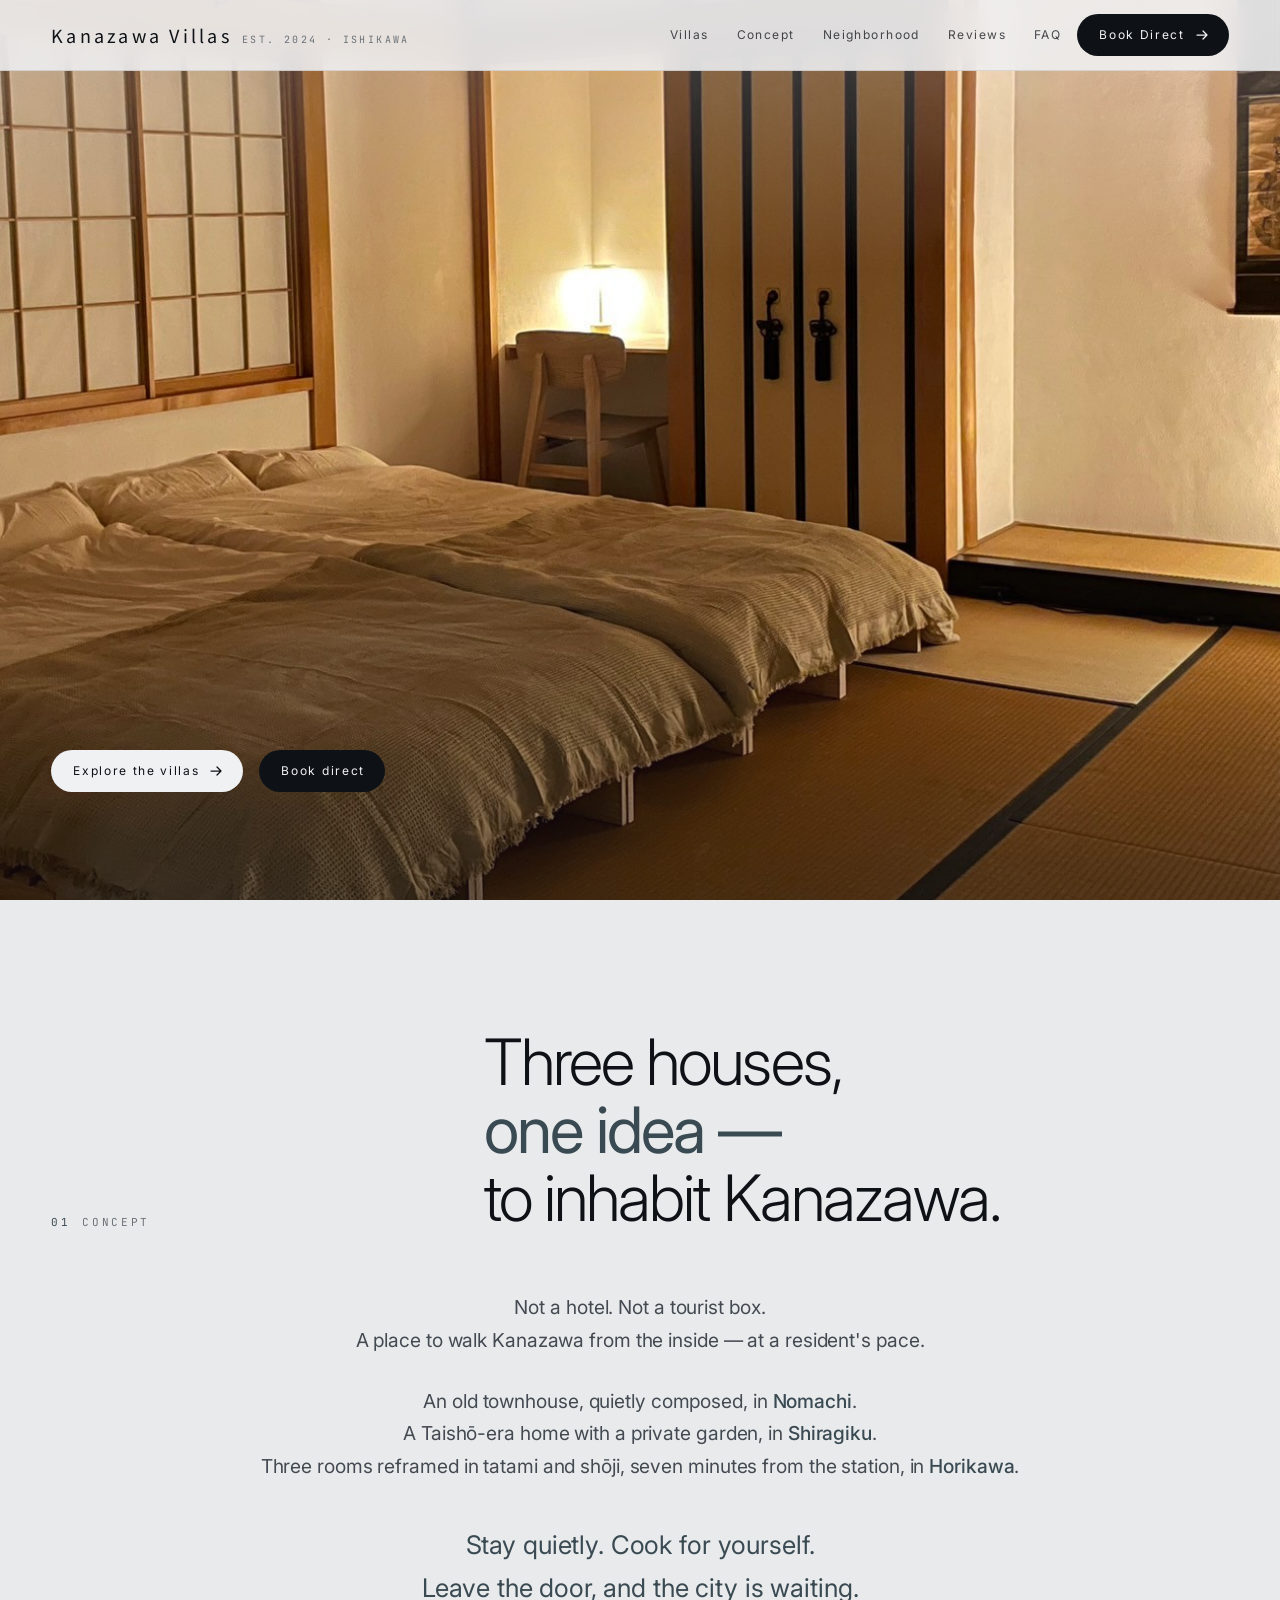
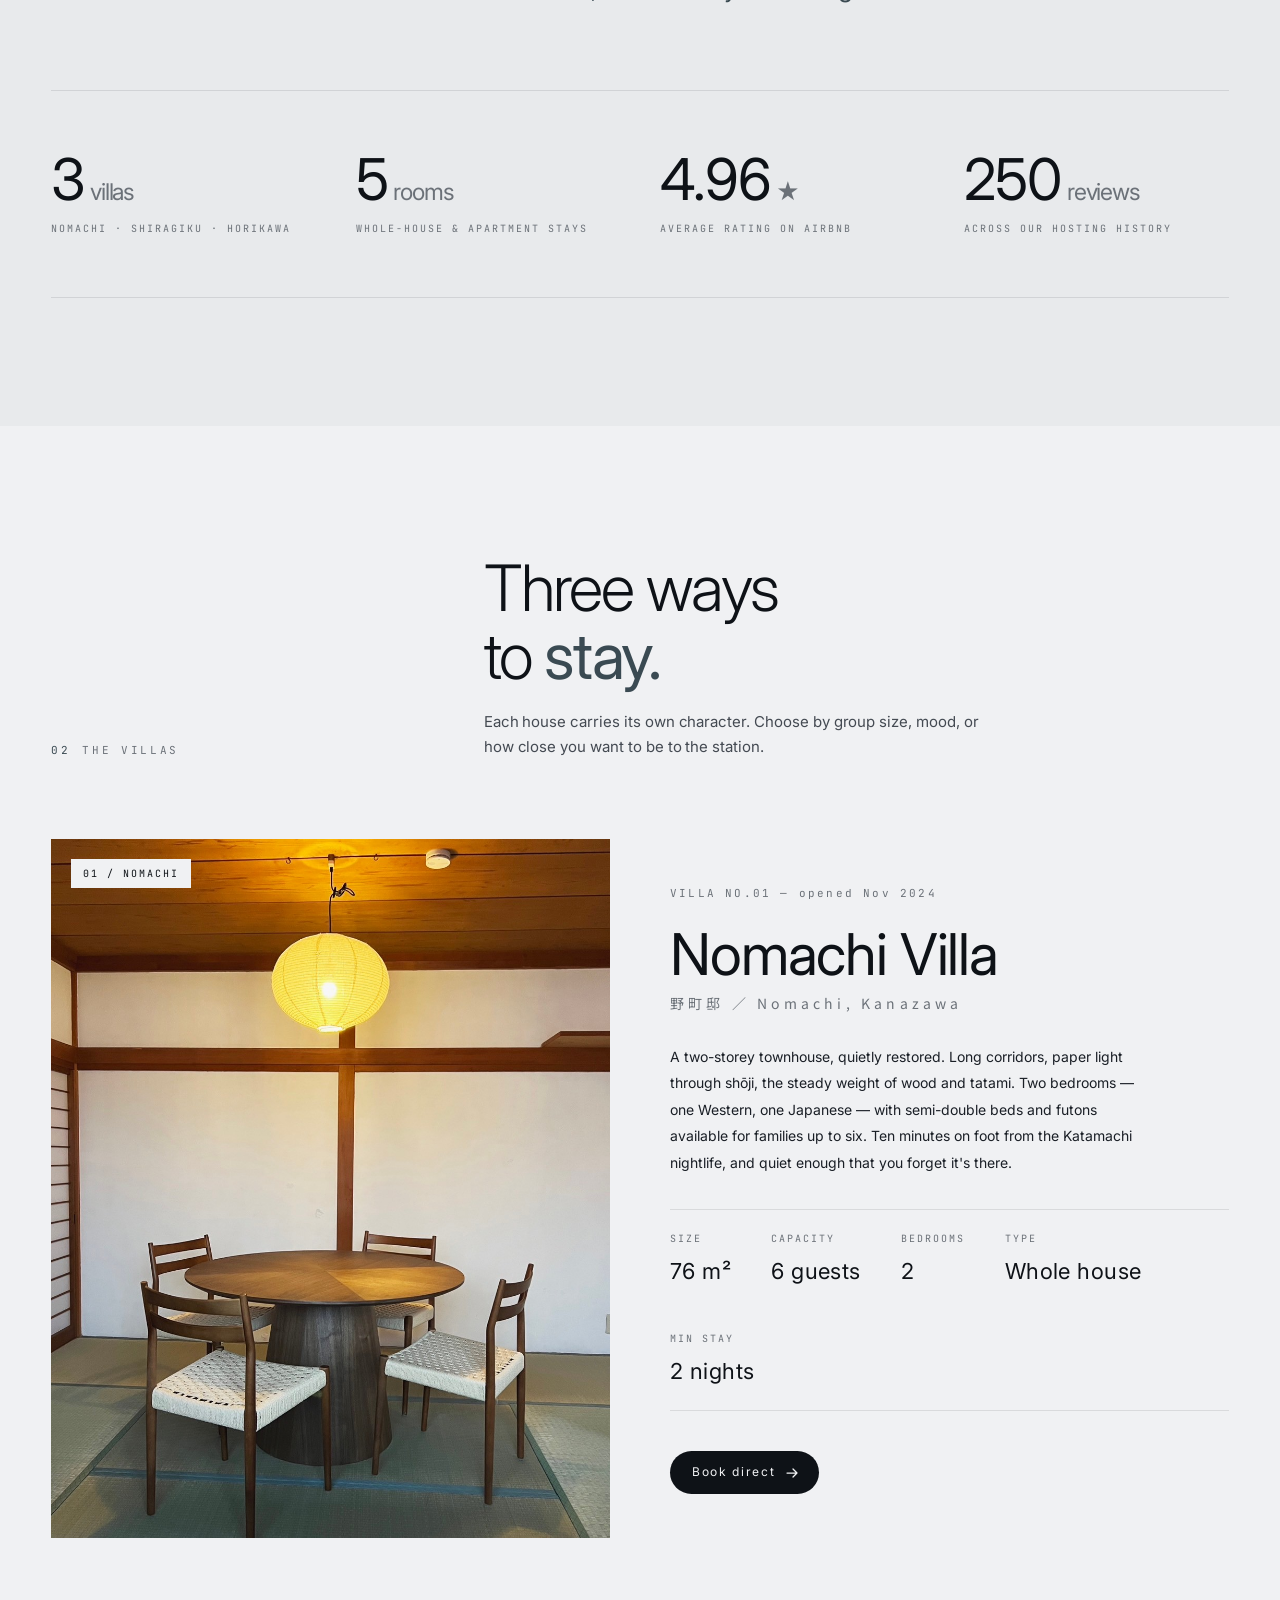
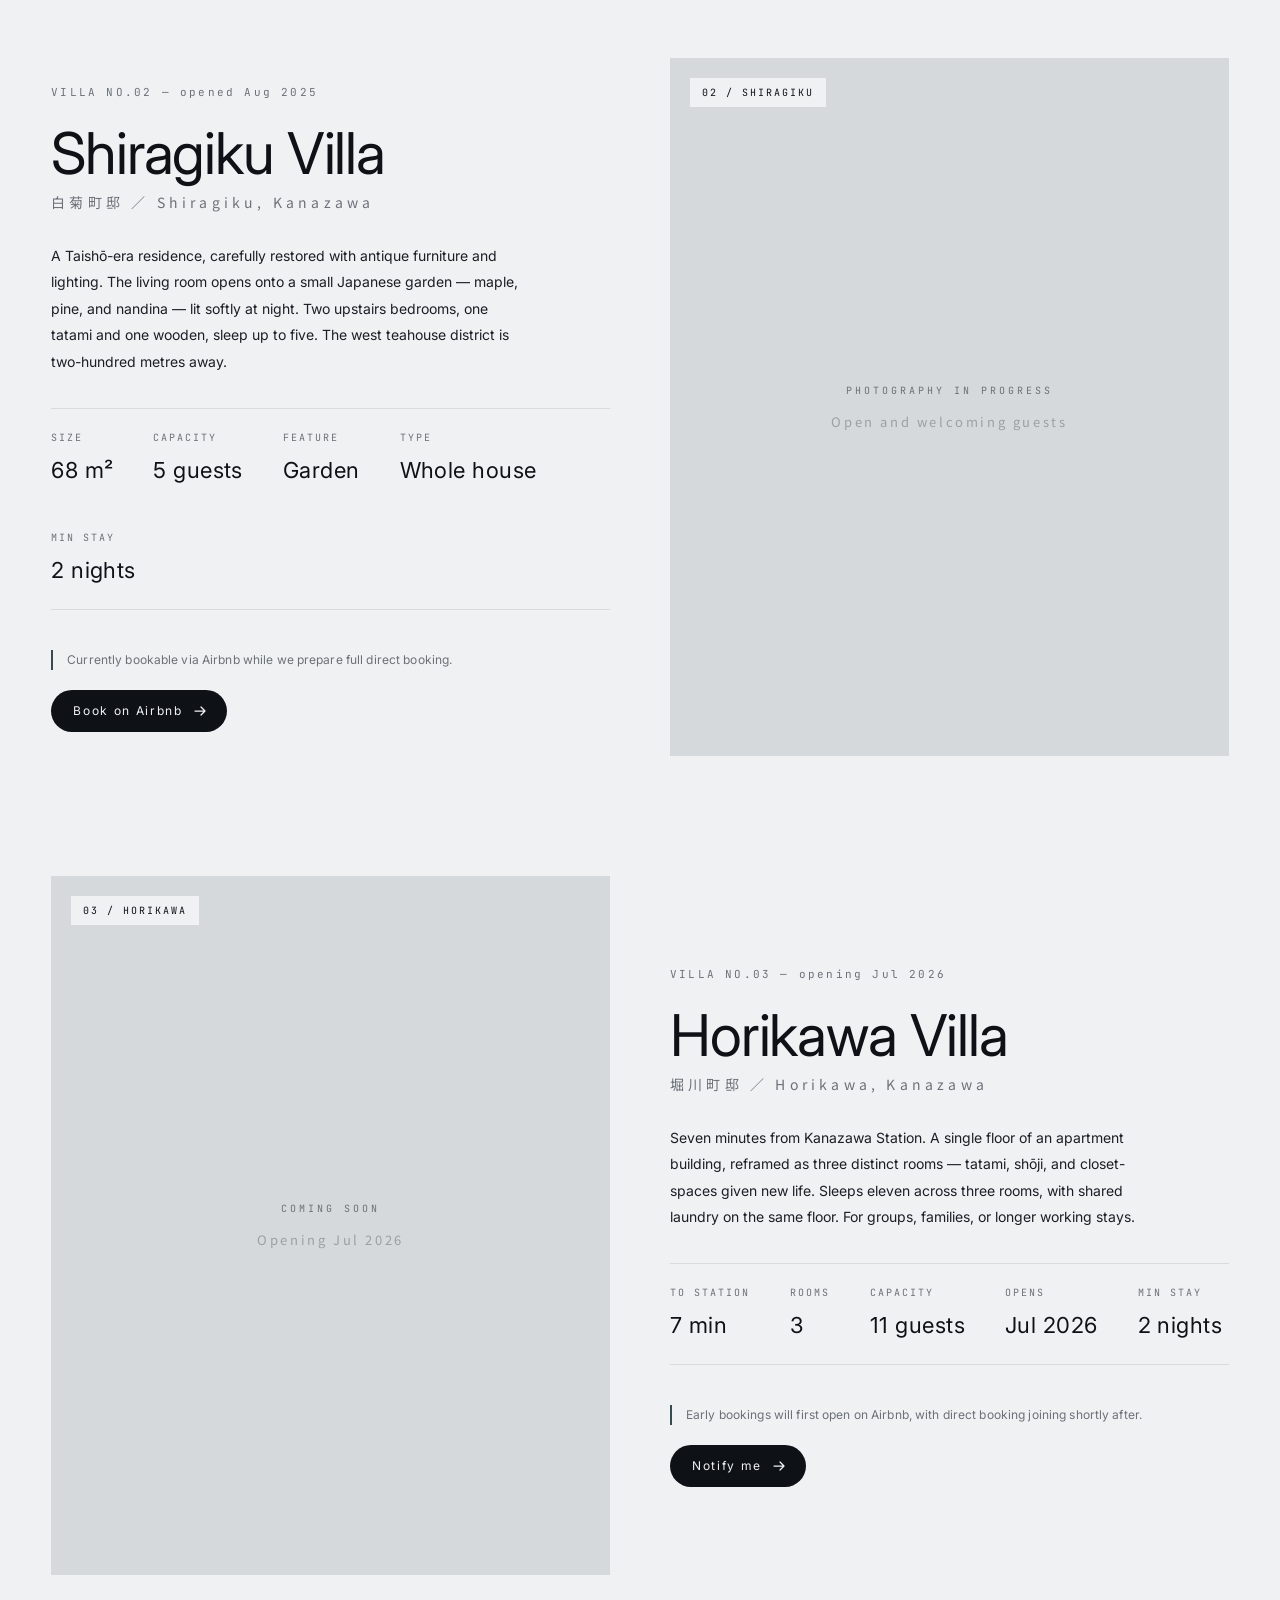
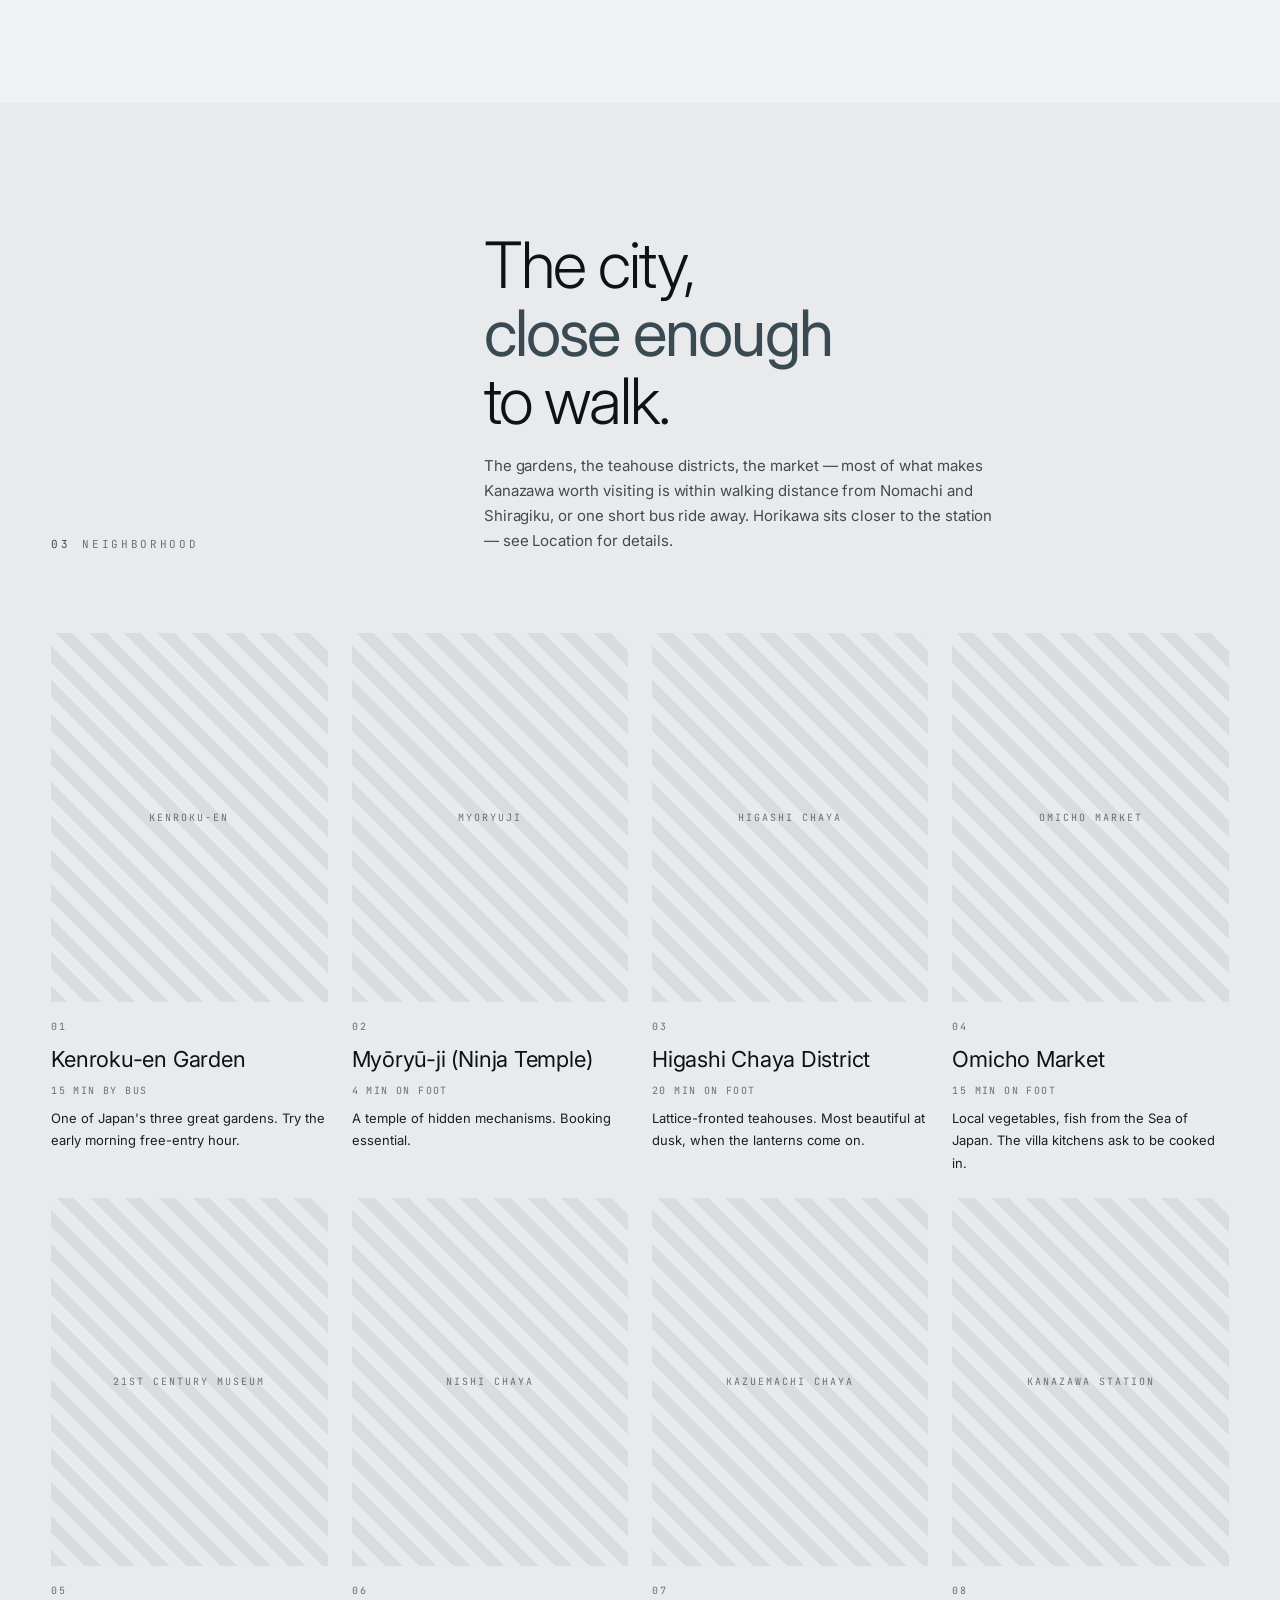
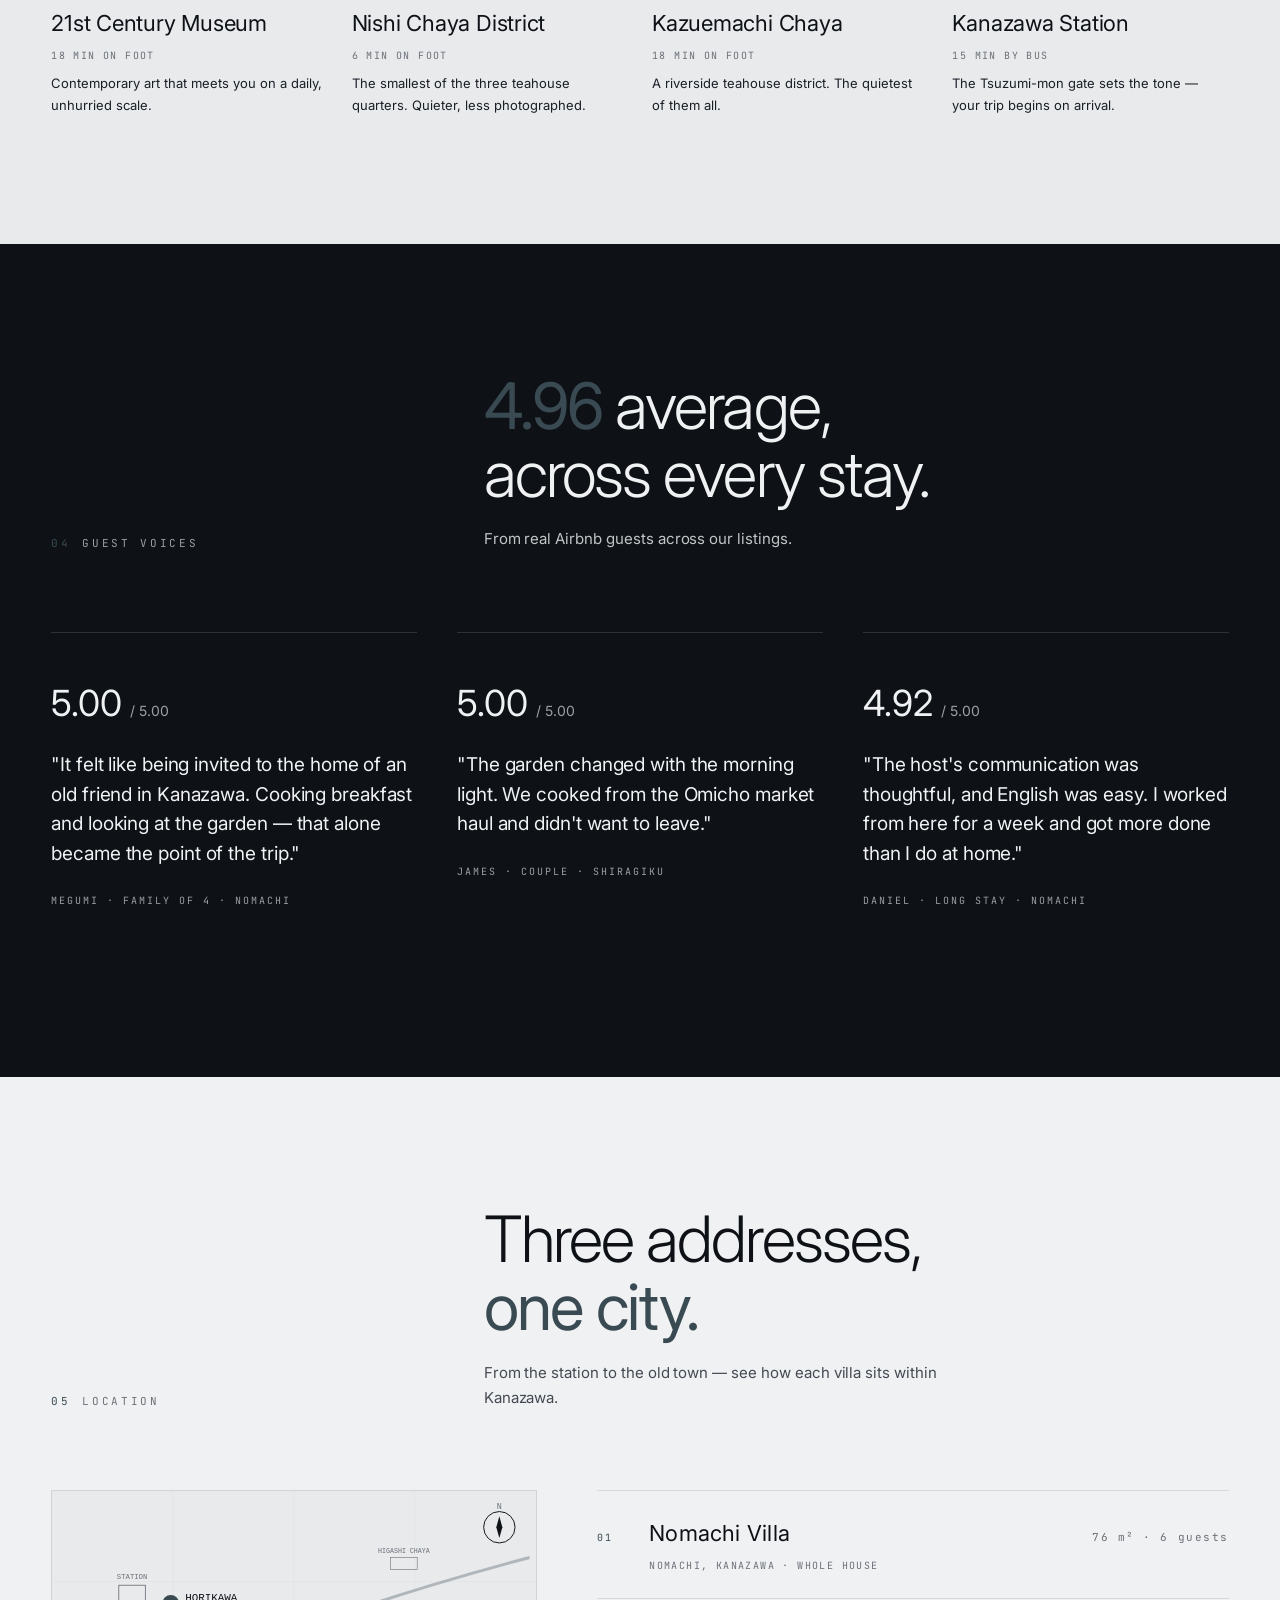
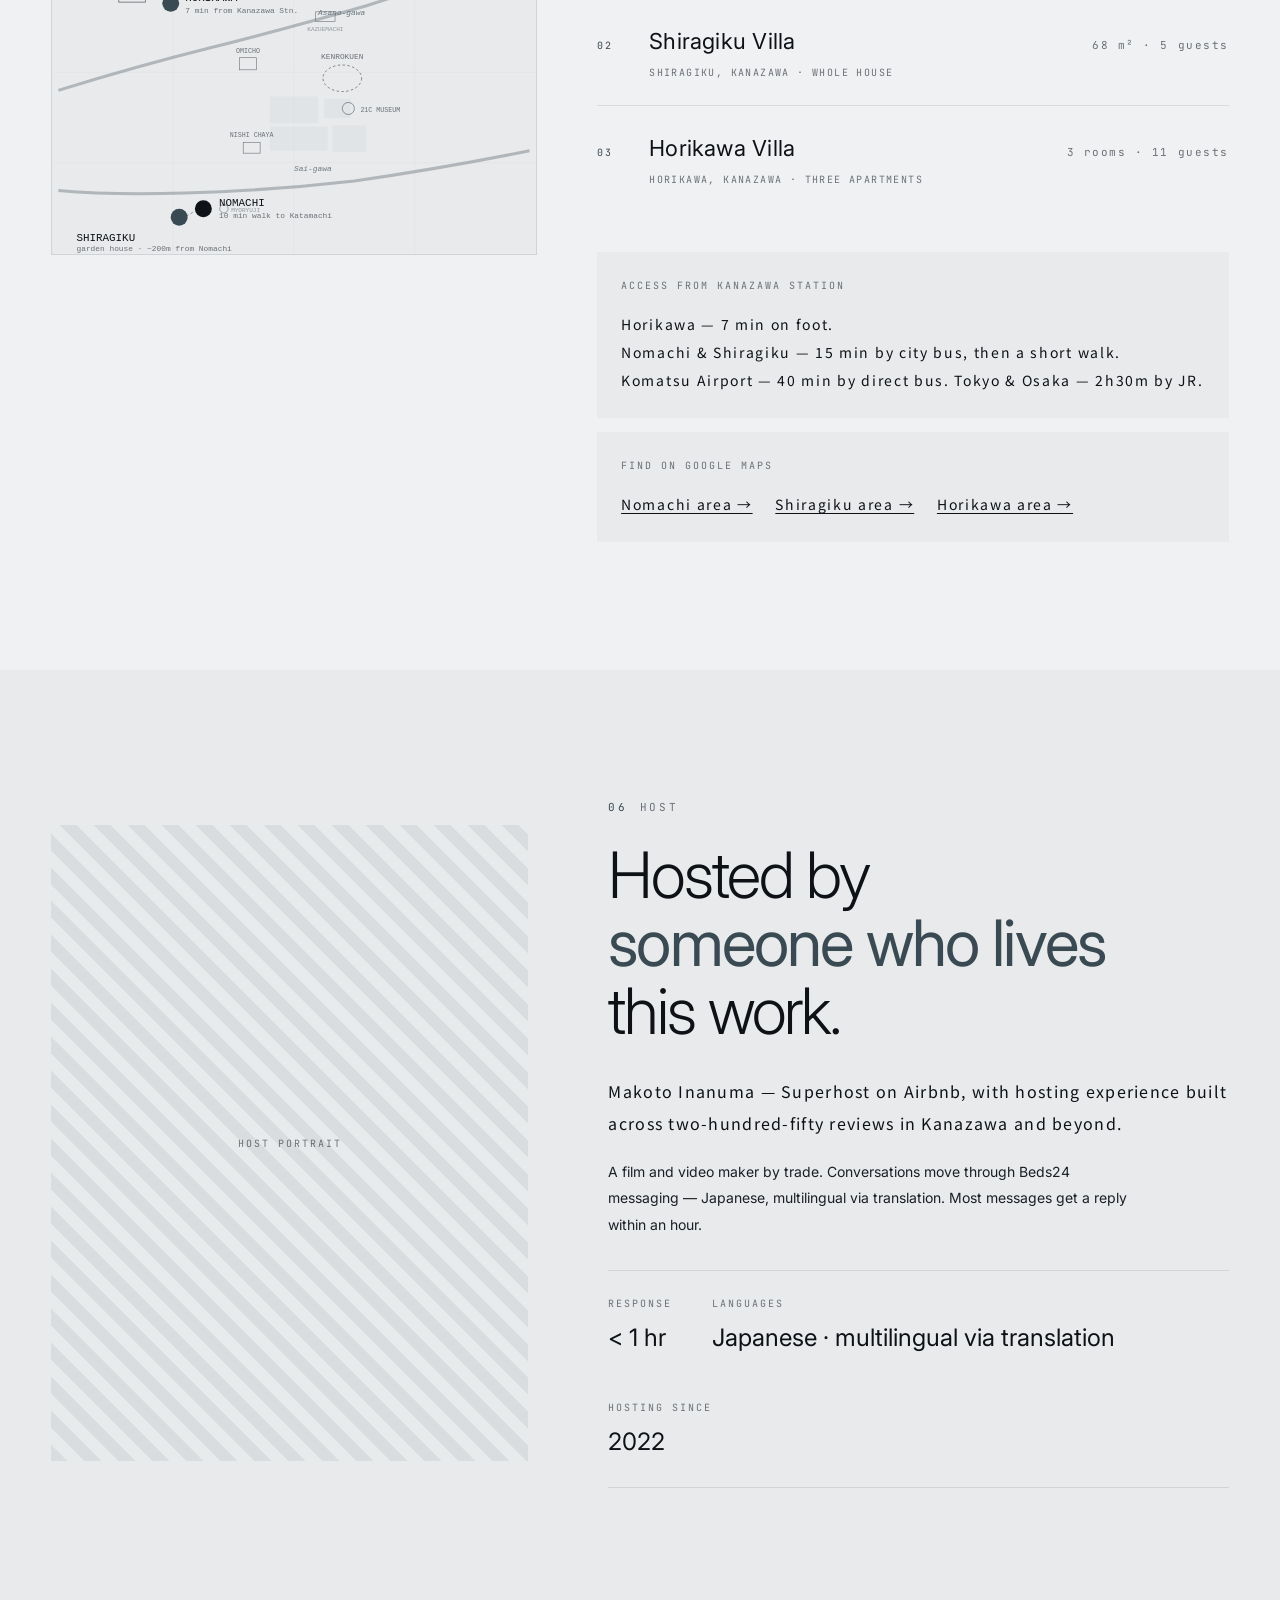
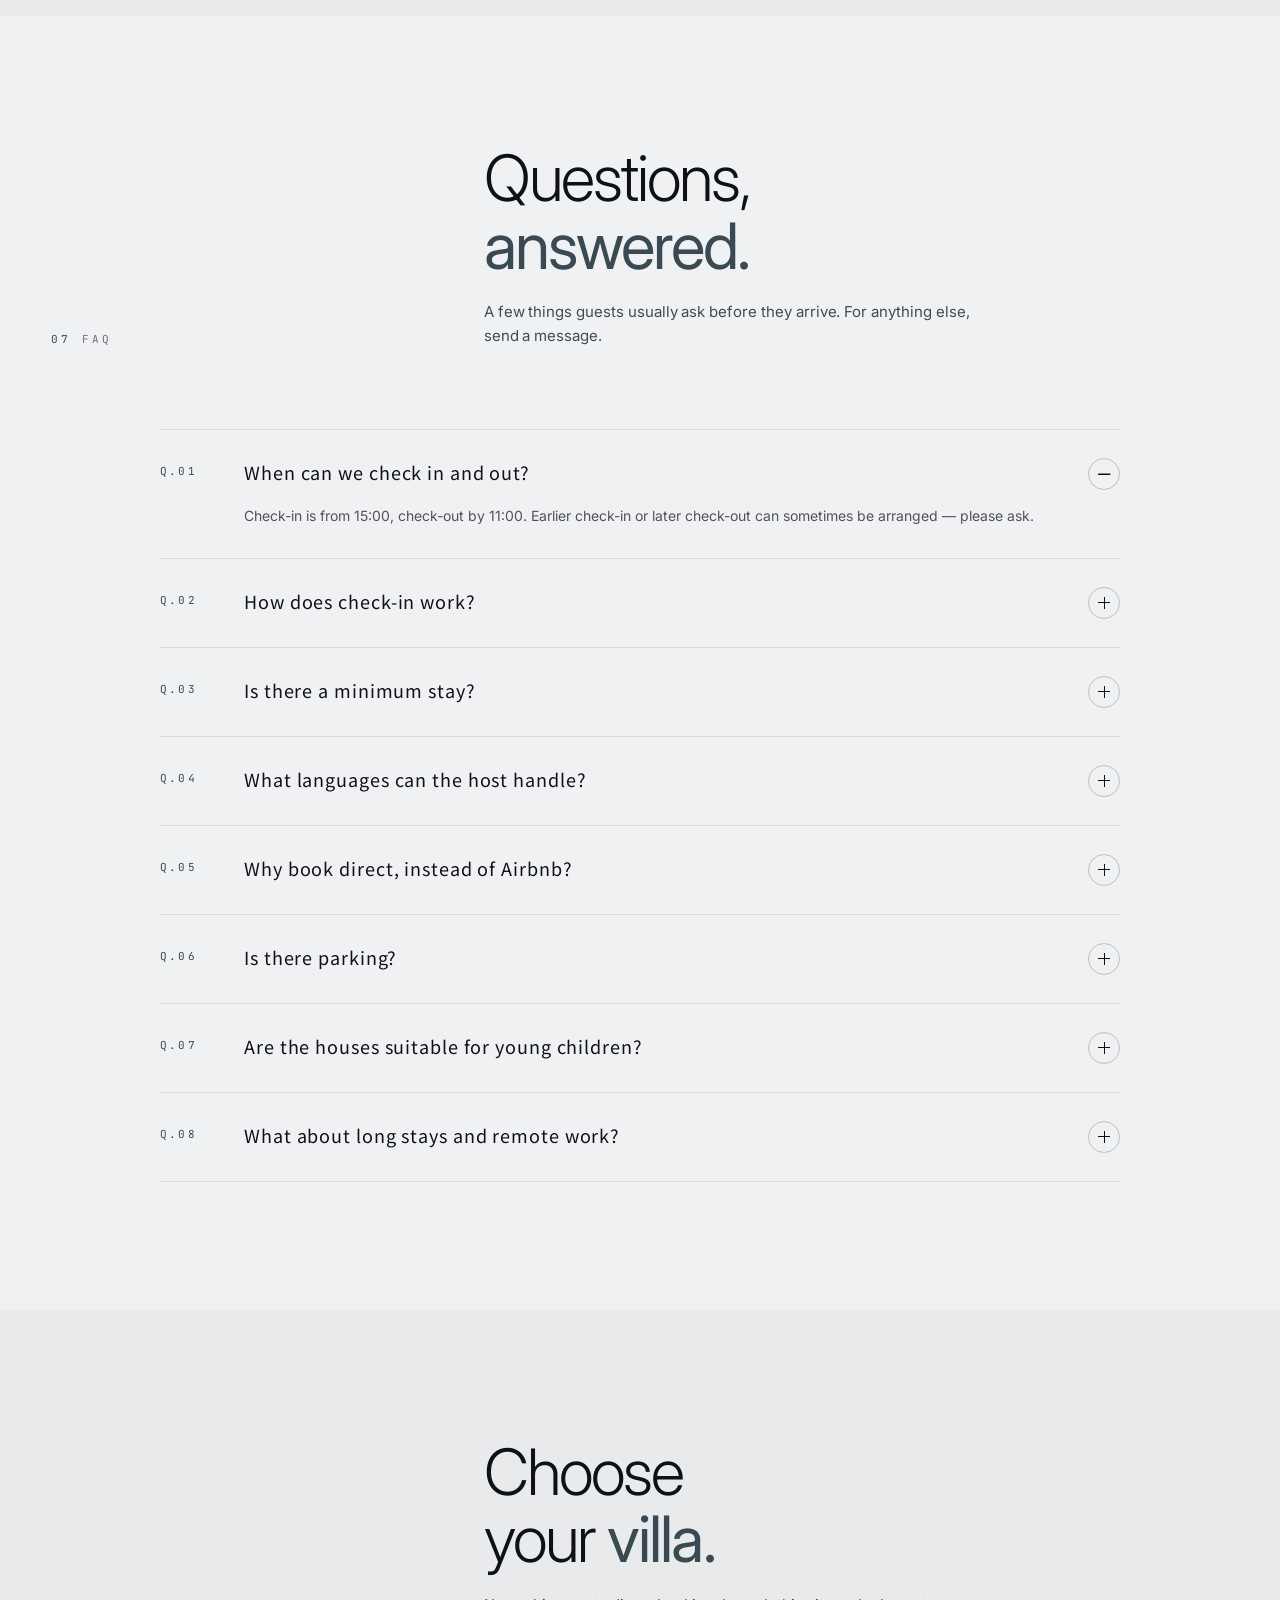
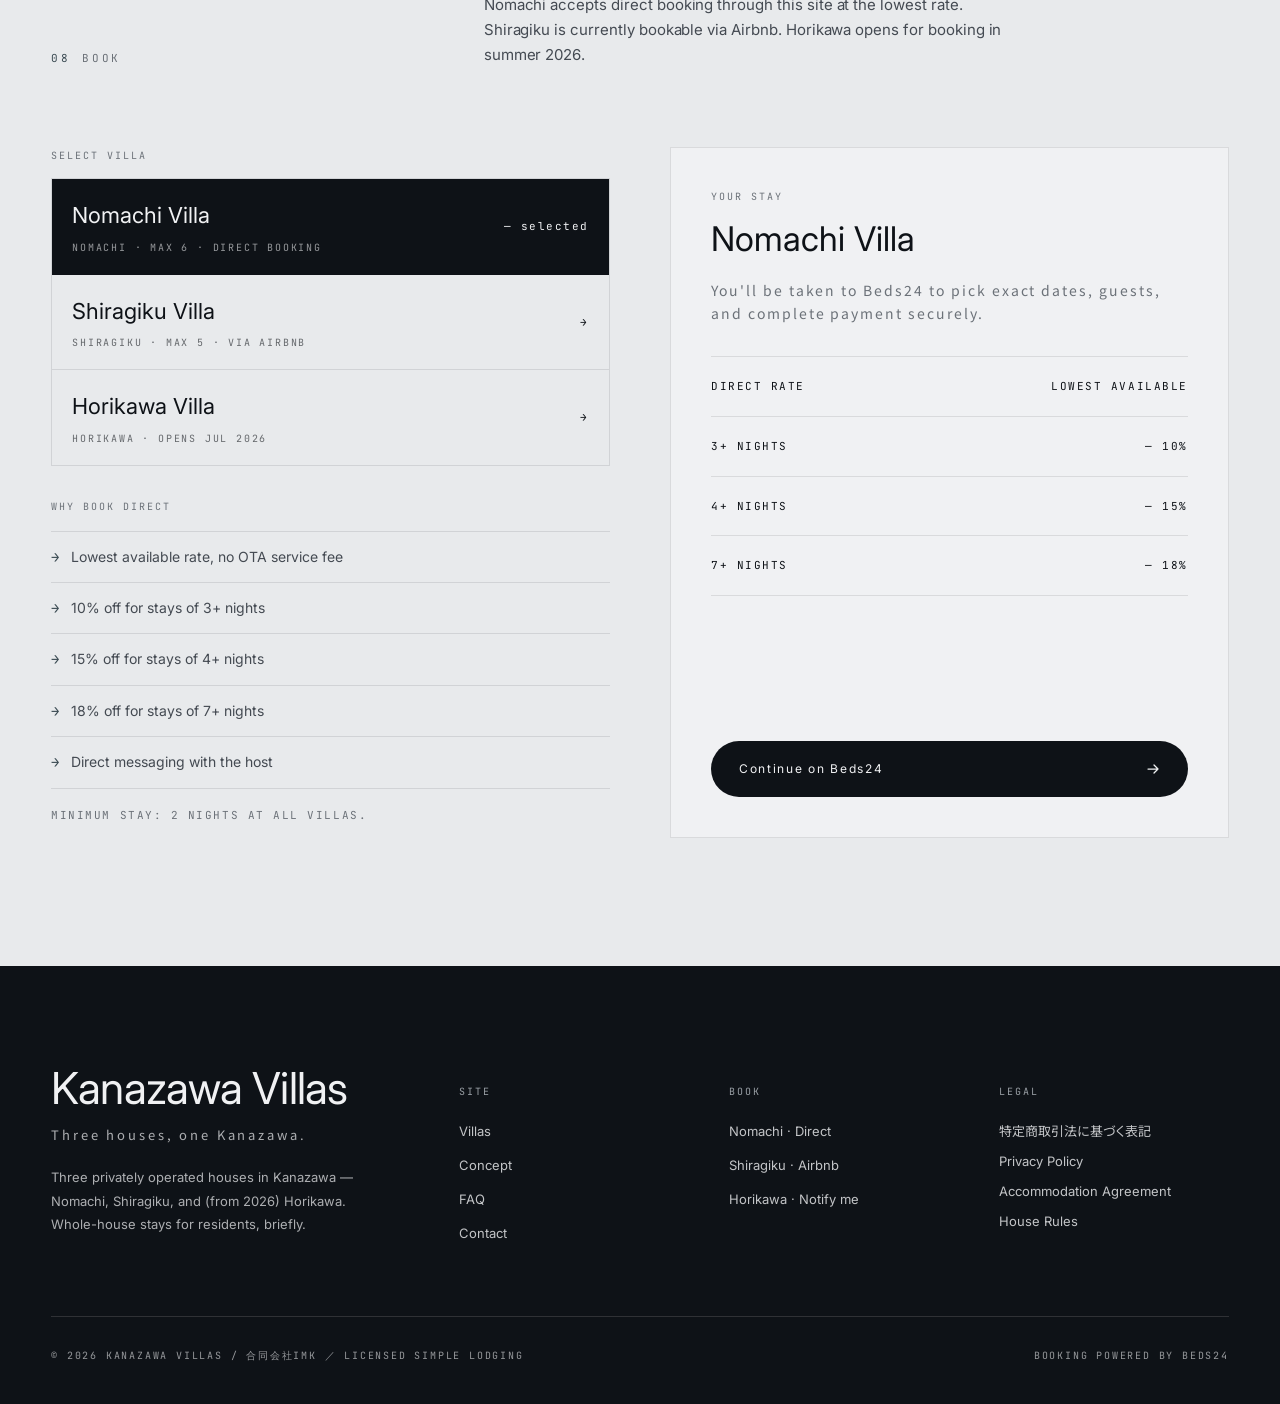
==== commit 22fcedd5: "Add files via upload" ====
--- a/index.html
+++ b/index.html
@@ -254,7 +254,8 @@
     <div class="nbh-card"><div class="media"><div class="ph" data-label="Omicho Market"></div></div><div class="num">04</div><h4>Omicho Market</h4><div class="sub">15 min on foot</div><p class="desc">Local vegetables, fish from the Sea of Japan. The villa kitchens ask to be cooked in.</p></div>
     <div class="nbh-card"><div class="media"><div class="ph" data-label="21st Century Museum"></div></div><div class="num">05</div><h4>21st Century Museum</h4><div class="sub">18 min on foot</div><p class="desc">Contemporary art that meets you on a daily, unhurried scale.</p></div>
     <div class="nbh-card"><div class="media"><div class="ph" data-label="Nishi Chaya"></div></div><div class="num">06</div><h4>Nishi Chaya District</h4><div class="sub">6 min on foot</div><p class="desc">The smallest of the three teahouse quarters. Quieter, less photographed.</p></div>
-    <div class="nbh-card"><div class="media"><div class="ph" data-label="Kanazawa Station"></div></div><div class="num">07</div><h4>Kanazawa Station</h4><div class="sub">15 min by bus</div><p class="desc">The Tsuzumi-mon gate sets the tone — your trip begins on arrival.</p></div>
+    <div class="nbh-card"><div class="media"><div class="ph" data-label="Kazuemachi Chaya"></div></div><div class="num">07</div><h4>Kazuemachi Chaya</h4><div class="sub">18 min on foot</div><p class="desc">A riverside teahouse district. The quietest of them all.</p></div>
+    <div class="nbh-card"><div class="media"><div class="ph" data-label="Kanazawa Station"></div></div><div class="num">08</div><h4>Kanazawa Station</h4><div class="sub">15 min by bus</div><p class="desc">The Tsuzumi-mon gate sets the tone — your trip begins on arrival.</p></div>
   </div>
 </section>
 
@@ -592,6 +593,24 @@
 </section>
 
 <!-- ============================================================
+     STATIC FALLBACK for crawlers, AI search, Stripe review etc.
+     These links are always present in HTML even if JS does not run.
+     They are visually hidden but accessible to screen readers and bots.
+     ============================================================ -->
+<div class="seo-fallback" aria-label="Site links">
+  <h2>Legal & site information</h2>
+  <ul>
+    <li><a href="legal/tokushoho.html">特定商取引法に基づく表記</a></li>
+    <li><a href="legal/privacy.html">Privacy Policy</a></li>
+    <li><a href="legal/terms.html">Accommodation Agreement</a></li>
+    <li><a href="legal/house-rules.html">House Rules</a></li>
+    <li><a href="contact.html">Contact</a></li>
+    <li><a href="https://beds24.com/booking2.php?propid=261406" rel="noopener">Book Nomachi Villa directly</a></li>
+    <li><a href="https://airbnb.jp/h/shiragiku-villa" rel="noopener">Book Shiragiku Villa on Airbnb</a></li>
+  </ul>
+</div>
+
+<!-- ============================================================
      FOOTER (injected by script.js)
      ============================================================ -->
 <footer class="site-footer" data-component="site-footer"></footer>
--- a/styles.css
+++ b/styles.css
@@ -60,6 +60,21 @@
 
 /* Visually hidden — for SEO/accessibility H1 etc., not shown to sighted users */
 .visually-hidden {
+  position: absolute;
+  width: 1px;
+  height: 1px;
+  padding: 0;
+  margin: -1px;
+  overflow: hidden;
+  clip: rect(0, 0, 0, 0);
+  white-space: nowrap;
+  border: 0;
+}
+
+/* SEO/Crawler fallback: discoverable links for crawlers, AI search,
+   and Stripe review even when JS is disabled. Hidden from sighted users
+   because the visible footer (JS-injected) carries the same links. */
+.seo-fallback {
   position: absolute;
   width: 1px;
   height: 1px;
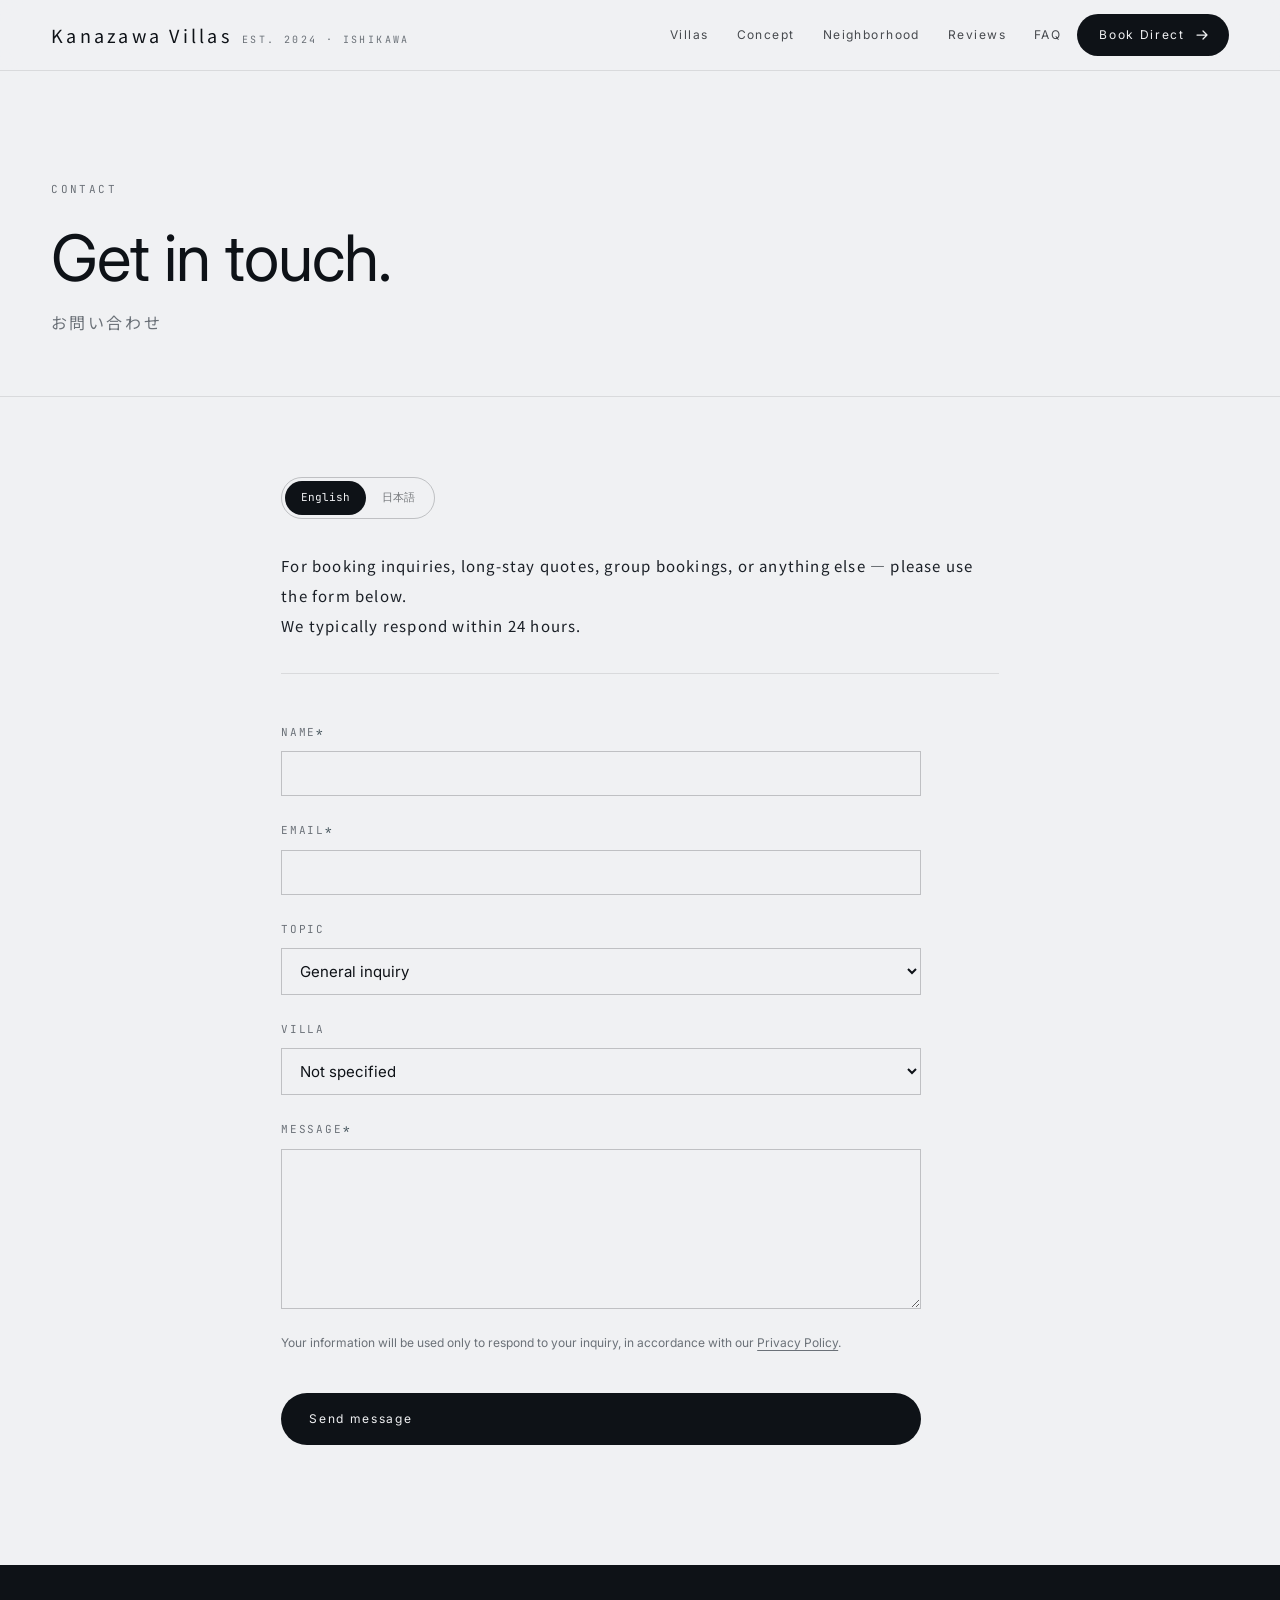
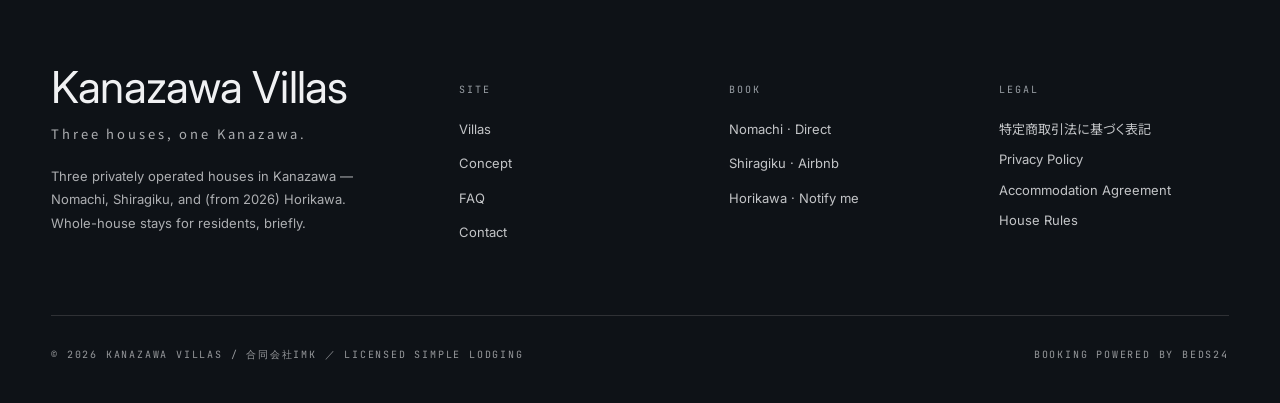
==== commit 8cbad4fd: "Add files via upload" ====
--- a/index.html
+++ b/index.html
@@ -1,5 +1,5 @@
 <!doctype html>
-<html lang="en">
+<html lang="ja">
 <head>
   <meta charset="utf-8"/>
   <!-- Google Analytics 4 (gtag.js) -->
@@ -13,77 +13,35 @@
     });
   </script>
   <meta name="viewport" content="width=device-width, initial-scale=1"/>
-  <meta name="description" content="Three quietly designed houses in Kanazawa — Nomachi, Shiragiku, Horikawa. Whole-house stays for families and small groups, ten minutes from the old town. Book direct."/>
-  <title>Kanazawa Villas — Three houses, one Kanazawa.</title>
+  <meta name="description" content="お問い合わせ — 金沢ヴィラズ"/>
+  <title>Contact — お問い合わせ — Kanazawa Villas</title>
 
-  <!-- OGP / Twitter -->
-  <meta property="og:title" content="Kanazawa Villas — Three houses, one Kanazawa."/>
-  <meta property="og:description" content="Whole-house stays in Kanazawa, designed for residents — not tourists."/>
-  <meta property="og:type" content="website"/>
-  <meta property="og:url" content="https://muuukkk.github.io/kanazawa-villas/"/>
-  <meta property="og:image" content="https://muuukkk.github.io/kanazawa-villas/images/nomachi-hero.jpg"/>
-  <meta name="twitter:card" content="summary_large_image"/>
-
-  <!-- Schema.org structured data — helps AI search & SEO -->
-  <script type="application/ld+json">
-  {
-    "@context": "https://schema.org",
-    "@type": "LodgingBusiness",
-    "name": "Kanazawa Villas",
-    "alternateName": "金沢ヴィラズ",
-    "description": "Three privately operated whole-house stays in Kanazawa, Japan.",
-    "url": "https://muuukkk.github.io/kanazawa-villas/",
-    "image": "https://muuukkk.github.io/kanazawa-villas/images/nomachi-hero.jpg",
-    "address": {
-      "@type": "PostalAddress",
-      "addressLocality": "Kanazawa",
-      "addressRegion": "Ishikawa",
-      "addressCountry": "JP"
-    },
-    "aggregateRating": {
-      "@type": "AggregateRating",
-      "ratingValue": "4.96",
-      "reviewCount": "250"
-    }
-  }
-  </script>
-
-  <!-- Fonts -->
   <link rel="preconnect" href="https://fonts.googleapis.com"/>
   <link rel="preconnect" href="https://fonts.gstatic.com" crossorigin/>
   <link href="https://fonts.googleapis.com/css2?family=Cormorant+Garamond:ital,wght@0,300;0,400;0,500;1,300;1,400&amp;family=Shippori+Mincho:wght@400;500;600&amp;family=Noto+Serif+JP:wght@300;400;500&amp;family=Inter:wght@300;400;500&amp;family=Noto+Sans+JP:wght@300;400&amp;family=JetBrains+Mono:wght@400;500&amp;display=swap" rel="stylesheet"/>
-
   <link rel="stylesheet" href="styles.css">
 </head>
+<body class="subpage">
 
-<body>
-
-<!-- ============================================================
-     HEADER
-     ============================================================ -->
 <header class="site-header">
-  <a href="./" class="brand">
+  <a href="index.html" class="brand">
     <span class="brand-mark">Kanazawa Villas</span>
     <span class="brand-sub">Est. 2024 · Ishikawa</span>
   </a>
-
   <div class="header-drawer" data-component="header-drawer">
     <nav class="site-nav">
-      <a href="#villas">Villas</a>
-      <a href="#concept">Concept</a>
-      <a href="#neighborhood">Neighborhood</a>
-      <a href="#reviews">Reviews</a>
-      <a href="#faq">FAQ</a>
+      <a href="./#villas">Villas</a>
+      <a href="./#concept">Concept</a>
+      <a href="./#neighborhood">Neighborhood</a>
+      <a href="./#reviews">Reviews</a>
+      <a href="./#faq">FAQ</a>
     </nav>
   </div>
-
   <div class="header-cta">
     <a href="https://beds24.com/booking2.php?propid=261406" target="_blank" rel="noopener" class="btn-book">
       <span class="btn-label-full">Book Direct</span>
       <span class="btn-label-short">Book</span>
-      <span class="arrow">
-        <svg viewBox="0 0 14 14" fill="none"><path d="M2 7h10M8 3l4 4-4 4" stroke="currentColor" stroke-width="1.25" stroke-linecap="round" stroke-linejoin="round"/></svg>
-      </span>
+      <span class="arrow"><svg viewBox="0 0 14 14" fill="none"><path d="M2 7h10M8 3l4 4-4 4" stroke="currentColor" stroke-width="1.25" stroke-linecap="round" stroke-linejoin="round"/></svg></span>
     </a>
     <button class="menu-toggle" data-component="menu-toggle" aria-label="Menu" aria-expanded="false">
       <span></span><span></span>
@@ -91,511 +49,94 @@
   </div>
 </header>
 
-<!-- ============================================================
-     HERO
-     ============================================================ -->
-<section class="hero">
-  <div class="hero-media">
-    <img src="images/nomachi-hero.jpg" alt="Tatami bedroom interior, Nomachi Villa"/>
-  </div>
-  <div class="hero-inner">
-    <h1 class="visually-hidden">Kanazawa Villas — Three houses, one Kanazawa.</h1>
-    <div class="hero-actions">
-      <a href="#villas" class="btn-book">
-        <span>Explore the villas</span>
-        <span class="arrow"><svg viewBox="0 0 14 14" fill="none"><path d="M2 7h10M8 3l4 4-4 4" stroke="currentColor" stroke-width="1.25" stroke-linecap="round" stroke-linejoin="round"/></svg></span>
-      </a>
-      <a href="https://beds24.com/booking2.php?propid=261406" target="_blank" rel="noopener" class="btn-book hero-secondary">Book direct</a>
-    </div>
-  </div>
+<section class="subpage-hero">
+  <div class="eyebrow-row">CONTACT</div>
+  <h1>Get in touch.</h1>
+  <div class="jp-title">お問い合わせ</div>
 </section>
 
-<!-- ============================================================
-     CONCEPT
-     ============================================================ -->
-<section id="concept" class="section concept">
-  <div class="section-head concept-head">
-    <div><div class="section-label"><span class="num">01</span>Concept</div></div>
-    <div>
-      <h2 class="section-title display">Three houses,<br/><em>one idea —</em><br/>to inhabit Kanazawa.</h2>
+<main class="subpage-body">
+
+  <div class="lang-toggle" data-component="legal-lang-toggle">
+    <button class="active" data-target="en">English</button>
+    <button data-target="jp">日本語</button>
+  </div>
+
+  <!-- Lead text — language-aware -->
+  <section class="lang-section active" data-lang-section="en">
+    <p class="lead">
+      For booking inquiries, long-stay quotes, group bookings, or anything else — please use the form below.<br/>
+      We typically respond within 24 hours.
+    </p>
+  </section>
+  <section class="lang-section" data-lang-section="jp">
+    <p class="lead">
+      ご予約・ご滞在に関するご相談、長期滞在の見積もり、その他のお問い合わせを受け付けています。<br/>
+      通常 24時間以内 にホストよりご返信いたします。
+    </p>
+  </section>
+
+  <form
+    class="contact-form"
+    data-component="contact-form"
+    action="https://formspree.io/f/xeenagvg"
+    method="POST"
+  >
+    <div class="field">
+      <label for="name">Name<span style="color:var(--accent);">*</span></label>
+      <input type="text" id="name" name="name" required autocomplete="name"/>
     </div>
-  </div>
-  <div class="concept-body">
-    <p>Not a hotel. Not a tourist box.<br/>A place to walk Kanazawa from the inside — at a resident's pace.</p>
-    <p>An old townhouse, quietly composed, in <em class="serif-italic">Nomachi</em>.<br/>A Taishō-era home with a private garden, in <em class="serif-italic">Shiragiku</em>.<br/>Three rooms reframed in tatami and shōji, seven minutes from the station, in <em class="serif-italic">Horikawa</em>.</p>
-    <p class="en">Stay quietly. Cook for yourself.<br/>Leave the door, and the city is waiting.</p>
-  </div>
-  <div class="stats">
-    <div class="stat"><div class="num">3<span class="unit">villas</span></div><div class="label">Nomachi · Shiragiku · Horikawa</div></div>
-    <div class="stat"><div class="num">5<span class="unit">rooms</span></div><div class="label">Whole-house &amp; apartment stays</div></div>
-    <div class="stat"><div class="num">4.96<span class="unit">★</span></div><div class="label">Average rating on Airbnb</div></div>
-    <div class="stat"><div class="num">250<span class="unit">reviews</span></div><div class="label">Across our hosting history</div></div>
-  </div>
-</section>
+
+    <div class="field">
+      <label for="email">Email<span style="color:var(--accent);">*</span></label>
+      <input type="email" id="email" name="email" required autocomplete="email"/>
+    </div>
+
+    <div class="field">
+      <label for="topic">Topic</label>
+      <select id="topic" name="topic" data-component="topic-select">
+        <option value="general">General inquiry</option>
+        <option value="booking">Booking inquiry</option>
+        <option value="long-stay">Long-term stay</option>
+        <option value="group">Group or special use</option>
+        <option value="horikawa">Horikawa Villa — Notify me when bookings open</option>
+        <option value="other">Other</option>
+      </select>
+    </div>
+
+    <div class="field">
+      <label for="villa">Villa</label>
+      <select id="villa" name="villa" data-component="villa-select">
+        <option value="">Not specified</option>
+        <option value="nomachi">Nomachi Villa</option>
+        <option value="shiragiku">Shiragiku Villa</option>
+        <option value="horikawa">Horikawa Villa</option>
+      </select>
+    </div>
+
+    <div class="field">
+      <label for="message">Message<span style="color:var(--accent);">*</span></label>
+      <textarea id="message" name="message" required></textarea>
+    </div>
+
+    <input type="text" name="_gotcha" style="display:none" tabindex="-1" autocomplete="off"/>
+
+    <p class="note">
+      Your information will be used only to respond to your inquiry, in accordance with our <a href="legal/privacy.html" style="text-decoration:underline; text-underline-offset:3px;">Privacy Policy</a>.
+    </p>
+
+    <button type="submit" class="submit">
+      <span>Send message</span>
+      <span class="arrow"><svg viewBox="0 0 14 14" fill="none"><path d="M2 7h10M8 3l4 4-4 4" stroke="currentColor" stroke-width="1.25" stroke-linecap="round" stroke-linejoin="round"/></svg></span>
+    </button>
+
+    <div class="form-status" data-component="form-status"></div>
+  </form>
+</main>
 
 <!-- ============================================================
-     VILLAS
-     ============================================================ -->
-<section id="villas" class="section">
-  <div class="section-head">
-    <div><div class="section-label"><span class="num">02</span>The villas</div></div>
-    <div>
-      <h2 class="section-title display">Three ways<br/>to <em>stay.</em></h2>
-      <p class="section-lede">Each house carries its own character. Choose by group size, mood, or how close you want to be to the station.</p>
-    </div>
-  </div>
-
-  <div class="villa-list">
-
-    <!-- Villa 01: Nomachi -->
-    <article class="villa-card">
-      <div class="media">
-        <div class="tag">01 / Nomachi</div>
-        <img src="images/nomachi-01.jpg" alt="Nomachi Villa interior"/>
-      </div>
-      <div class="info">
-        <div class="idx">VILLA NO.01 — opened Nov 2024</div>
-        <h3>Nomachi Villa</h3>
-        <div class="jp-name">野町邸 ／ Nomachi, Kanazawa</div>
-        <div class="desc">A two-storey townhouse, quietly restored. Long corridors, paper light through shōji, the steady weight of wood and tatami. Two bedrooms — one Western, one Japanese — with semi-double beds and futons available for families up to six. Ten minutes on foot from the Katamachi nightlife, and quiet enough that you forget it's there.</div>
-        <div class="specs">
-          <div><span>Size</span><strong>76 m²</strong></div>
-          <div><span>Capacity</span><strong>6 guests</strong></div>
-          <div><span>Bedrooms</span><strong>2</strong></div>
-          <div><span>Type</span><strong>Whole house</strong></div>
-          <div><span>Min stay</span><strong>2 nights</strong></div>
-        </div>
-        <div class="actions">
-          <a href="https://beds24.com/booking2.php?propid=261406" target="_blank" rel="noopener" class="btn-book"><span>Book direct</span>
-            <span class="arrow"><svg viewBox="0 0 14 14" fill="none"><path d="M2 7h10M8 3l4 4-4 4" stroke="currentColor" stroke-width="1.25" stroke-linecap="round" stroke-linejoin="round"/></svg></span>
-          </a>
-        </div>
-      </div>
-    </article>
-
-    <!-- Villa 02: Shiragiku -->
-    <article class="villa-card reverse">
-      <div class="media">
-        <div class="tag">02 / Shiragiku</div>
-        <div class="coming-soon">
-          <div class="label">Photography in progress</div>
-          <div class="date">Open and welcoming guests</div>
-        </div>
-      </div>
-      <div class="info">
-        <div class="idx">VILLA NO.02 — opened Aug 2025</div>
-        <h3>Shiragiku Villa</h3>
-        <div class="jp-name">白菊町邸 ／ Shiragiku, Kanazawa</div>
-        <div class="desc">A Taishō-era residence, carefully restored with antique furniture and lighting. The living room opens onto a small Japanese garden — maple, pine, and nandina — lit softly at night. Two upstairs bedrooms, one tatami and one wooden, sleep up to five. The west teahouse district is two-hundred metres away.</div>
-        <div class="specs">
-          <div><span>Size</span><strong>68 m²</strong></div>
-          <div><span>Capacity</span><strong>5 guests</strong></div>
-          <div><span>Feature</span><strong>Garden</strong></div>
-          <div><span>Type</span><strong>Whole house</strong></div>
-          <div><span>Min stay</span><strong>2 nights</strong></div>
-        </div>
-        <p class="booking-note">Currently bookable via Airbnb while we prepare full direct booking.</p>
-        <div class="actions">
-          <a href="https://airbnb.jp/h/shiragiku-villa" target="_blank" rel="noopener" class="btn-book" data-villa="shiragiku"><span>Book on Airbnb</span>
-            <span class="arrow"><svg viewBox="0 0 14 14" fill="none"><path d="M2 7h10M8 3l4 4-4 4" stroke="currentColor" stroke-width="1.25" stroke-linecap="round" stroke-linejoin="round"/></svg></span>
-          </a>
-        </div>
-      </div>
-    </article>
-
-    <!-- Villa 03: Horikawa -->
-    <article class="villa-card">
-      <div class="media">
-        <div class="tag">03 / Horikawa</div>
-        <div class="coming-soon">
-          <div class="label">Coming soon</div>
-          <div class="date">Opening Jul 2026</div>
-        </div>
-      </div>
-      <div class="info">
-        <div class="idx">VILLA NO.03 — opening Jul 2026</div>
-        <h3>Horikawa Villa</h3>
-        <div class="jp-name">堀川町邸 ／ Horikawa, Kanazawa</div>
-        <div class="desc">Seven minutes from Kanazawa Station. A single floor of an apartment building, reframed as three distinct rooms — tatami, shōji, and closet-spaces given new life. Sleeps eleven across three rooms, with shared laundry on the same floor. For groups, families, or longer working stays.</div>
-        <div class="specs">
-          <div><span>To station</span><strong>7 min</strong></div>
-          <div><span>Rooms</span><strong>3</strong></div>
-          <div><span>Capacity</span><strong>11 guests</strong></div>
-          <div><span>Opens</span><strong>Jul 2026</strong></div>
-          <div><span>Min stay</span><strong>2 nights</strong></div>
-        </div>
-        <p class="booking-note">Early bookings will first open on Airbnb, with direct booking joining shortly after.</p>
-        <div class="actions">
-          <a href="contact.html?topic=horikawa" class="btn-book" data-villa="horikawa"><span>Notify me</span>
-            <span class="arrow"><svg viewBox="0 0 14 14" fill="none"><path d="M2 7h10M8 3l4 4-4 4" stroke="currentColor" stroke-width="1.25" stroke-linecap="round" stroke-linejoin="round"/></svg></span>
-          </a>
-        </div>
-      </div>
-    </article>
-
-  </div>
-</section>
-
-<!-- ============================================================
-     NEIGHBORHOOD
-     ============================================================ -->
-<section id="neighborhood" class="section" style="background:var(--paper-warm);">
-  <div class="section-head">
-    <div><div class="section-label"><span class="num">03</span>Neighborhood</div></div>
-    <div>
-      <h2 class="section-title display">The city,<br/><em>close enough</em><br/>to walk.</h2>
-      <p class="section-lede">The gardens, the teahouse districts, the market — most of what makes Kanazawa worth visiting is within walking distance from Nomachi and Shiragiku, or one short bus ride away. Horikawa sits closer to the station — see Location for details.</p>
-    </div>
-  </div>
-  <div class="neighborhood" data-component="nbh-scroller">
-    <div class="nbh-card"><div class="media"><div class="ph" data-label="Kenroku-en"></div></div><div class="num">01</div><h4>Kenroku-en Garden</h4><div class="sub">15 min by bus</div><p class="desc">One of Japan's three great gardens. Try the early morning free-entry hour.</p></div>
-    <div class="nbh-card"><div class="media"><div class="ph" data-label="Myoryuji"></div></div><div class="num">02</div><h4>Myōryū-ji (Ninja Temple)</h4><div class="sub">4 min on foot</div><p class="desc">A temple of hidden mechanisms. Booking essential.</p></div>
-    <div class="nbh-card"><div class="media"><div class="ph" data-label="Higashi Chaya"></div></div><div class="num">03</div><h4>Higashi Chaya District</h4><div class="sub">20 min on foot</div><p class="desc">Lattice-fronted teahouses. Most beautiful at dusk, when the lanterns come on.</p></div>
-    <div class="nbh-card"><div class="media"><div class="ph" data-label="Omicho Market"></div></div><div class="num">04</div><h4>Omicho Market</h4><div class="sub">15 min on foot</div><p class="desc">Local vegetables, fish from the Sea of Japan. The villa kitchens ask to be cooked in.</p></div>
-    <div class="nbh-card"><div class="media"><div class="ph" data-label="21st Century Museum"></div></div><div class="num">05</div><h4>21st Century Museum</h4><div class="sub">18 min on foot</div><p class="desc">Contemporary art that meets you on a daily, unhurried scale.</p></div>
-    <div class="nbh-card"><div class="media"><div class="ph" data-label="Nishi Chaya"></div></div><div class="num">06</div><h4>Nishi Chaya District</h4><div class="sub">6 min on foot</div><p class="desc">The smallest of the three teahouse quarters. Quieter, less photographed.</p></div>
-    <div class="nbh-card"><div class="media"><div class="ph" data-label="Kazuemachi Chaya"></div></div><div class="num">07</div><h4>Kazuemachi Chaya</h4><div class="sub">18 min on foot</div><p class="desc">A riverside teahouse district. The quietest of them all.</p></div>
-    <div class="nbh-card"><div class="media"><div class="ph" data-label="Kanazawa Station"></div></div><div class="num">08</div><h4>Kanazawa Station</h4><div class="sub">15 min by bus</div><p class="desc">The Tsuzumi-mon gate sets the tone — your trip begins on arrival.</p></div>
-  </div>
-</section>
-
-<!-- ============================================================
-     REVIEWS
-     ============================================================ -->
-<section id="reviews" class="section reviews">
-  <div class="section-head">
-    <div><div class="section-label"><span class="num">04</span>Guest voices</div></div>
-    <div>
-      <h2 class="section-title display"><em>4.96</em> average,<br/>across every stay.</h2>
-      <p class="section-lede">From real Airbnb guests across our listings.</p>
-    </div>
-  </div>
-  <div class="review-grid">
-    <div class="review">
-      <div class="rating">5.00<em>/ 5.00</em></div>
-      <blockquote>"It felt like being invited to the home of an old friend in Kanazawa. Cooking breakfast and looking at the garden — that alone became the point of the trip."</blockquote>
-      <div class="who">MEGUMI · FAMILY OF 4 · NOMACHI</div>
-    </div>
-    <div class="review">
-      <div class="rating">5.00<em>/ 5.00</em></div>
-      <blockquote>"The garden changed with the morning light. We cooked from the Omicho market haul and didn't want to leave."</blockquote>
-      <div class="who">JAMES · COUPLE · SHIRAGIKU</div>
-    </div>
-    <div class="review">
-      <div class="rating">4.92<em>/ 5.00</em></div>
-      <blockquote>"The host's communication was thoughtful, and English was easy. I worked from here for a week and got more done than I do at home."</blockquote>
-      <div class="who">DANIEL · LONG STAY · NOMACHI</div>
-    </div>
-  </div>
-</section>
-
-<!-- ============================================================
-     LOCATION
-     ============================================================ -->
-<section id="location" class="section">
-  <div class="section-head">
-    <div><div class="section-label"><span class="num">05</span>Location</div></div>
-    <div>
-      <h2 class="section-title display">Three addresses,<br/><em>one city.</em></h2>
-      <p class="section-lede">From the station to the old town — see how each villa sits within Kanazawa.</p>
-    </div>
-  </div>
-  <div class="location-grid">
-    <div class="map-wrap">
-      <svg class="map-svg" viewBox="0 0 400 300" preserveAspectRatio="xMidYMid meet" aria-label="Map of Kanazawa villas and landmarks">
-        <!-- Background -->
-        <rect width="400" height="300" fill="var(--paper-warm)"/>
-
-        <!-- Two rivers: Asano-gawa (north) and Sai-gawa (south).
-             Both flow from south-east to north-west. -->
-        <!-- Asano-gawa: upper third of the map -->
-        <path d="M 395 55 Q 320 75 260 95 Q 190 115 130 130 Q 70 145 5 165" stroke="var(--accent-cool)" stroke-width="2.5" fill="none" opacity="0.32"/>
-        <text x="220" y="103" font-family="monospace" font-size="6.5" fill="var(--accent-cool)" opacity="0.7" font-style="italic">Asano-gawa</text>
-
-        <!-- Sai-gawa: lower third of the map -->
-        <path d="M 395 215 Q 320 230 250 240 Q 180 248 110 250 Q 50 252 5 248" stroke="var(--accent-cool)" stroke-width="2.5" fill="none" opacity="0.32"/>
-        <text x="200" y="232" font-family="monospace" font-size="6.5" fill="var(--accent-cool)" opacity="0.7" font-style="italic">Sai-gawa</text>
-
-        <!-- Subtle grid suggesting blocks -->
-        <g stroke="var(--line)" stroke-width="0.5" fill="none" opacity="0.4">
-          <path d="M 0 75 L 400 75"/>
-          <path d="M 0 150 L 400 150"/>
-          <path d="M 0 225 L 400 225"/>
-          <path d="M 100 0 L 100 300"/>
-          <path d="M 200 0 L 200 300"/>
-          <path d="M 300 0 L 300 300"/>
-        </g>
-
-        <!-- Subtle building blocks (downtown / Korinbo / Katamachi) -->
-        <g fill="var(--paper-deep)" opacity="0.35">
-          <rect x="180" y="170" width="40" height="22"/>
-          <rect x="225" y="172" width="22" height="16"/>
-          <rect x="180" y="195" width="48" height="20"/>
-          <rect x="232" y="194" width="28" height="22"/>
-        </g>
-
-        <!-- ─── LANDMARKS (small grey markers) ─── -->
-
-        <!-- Kanazawa Station: north-west area -->
-        <g>
-          <rect x="55" y="78" width="22" height="14" fill="none" stroke="var(--muted)" stroke-width="0.7"/>
-          <text x="66" y="73" text-anchor="middle" font-family="monospace" font-size="6" fill="var(--muted)">STATION</text>
-        </g>
-
-        <!-- Omicho Market: between station and Kenrokuen, central north -->
-        <g>
-          <rect x="155" y="138" width="14" height="10" fill="none" stroke="var(--muted)" stroke-width="0.5"/>
-          <text x="162" y="134" text-anchor="middle" font-family="monospace" font-size="5.5" fill="var(--muted)">OMICHO</text>
-        </g>
-
-        <!-- Kenroku-en: central, just east of downtown -->
-        <g>
-          <ellipse cx="240" cy="155" rx="16" ry="11" fill="none" stroke="var(--muted)" stroke-width="0.7" stroke-dasharray="2 2"/>
-          <text x="240" y="139" text-anchor="middle" font-family="monospace" font-size="6.5" fill="var(--muted)">KENROKUEN</text>
-        </g>
-
-        <!-- 21st Century Museum: just south of Kenrokuen -->
-        <g>
-          <circle cx="245" cy="180" r="5" fill="none" stroke="var(--muted)" stroke-width="0.6"/>
-          <text x="255" y="183" font-family="monospace" font-size="5.5" fill="var(--muted)">21C MUSEUM</text>
-        </g>
-
-        <!-- Higashi Chaya: north-east, NORTH of Asano-gawa -->
-        <g>
-          <rect x="280" y="55" width="22" height="10" fill="none" stroke="var(--muted)" stroke-width="0.5"/>
-          <text x="291" y="51" text-anchor="middle" font-family="monospace" font-size="5.5" fill="var(--muted)">HIGASHI CHAYA</text>
-        </g>
-
-        <!-- Kazuemachi Chaya: along Asano-gawa, between station and Higashi -->
-        <g>
-          <rect x="218" y="100" width="16" height="8" fill="none" stroke="var(--muted)" stroke-width="0.5"/>
-          <text x="226" y="116" text-anchor="middle" font-family="monospace" font-size="5" fill="var(--muted)" opacity="0.7">KAZUEMACHI</text>
-        </g>
-
-        <!-- Nishi Chaya: south, just NORTH of Sai-gawa, near Nomachi/Shiragiku -->
-        <g>
-          <rect x="158" y="208" width="14" height="9" fill="none" stroke="var(--muted)" stroke-width="0.5"/>
-          <text x="165" y="204" text-anchor="middle" font-family="monospace" font-size="5.5" fill="var(--muted)">NISHI CHAYA</text>
-        </g>
-
-        <!-- Myoryuji (Ninja temple): just south of Sai-gawa -->
-        <g>
-          <circle cx="142" cy="263" r="3.5" fill="none" stroke="var(--muted)" stroke-width="0.5"/>
-          <text x="148" y="266" font-family="monospace" font-size="5" fill="var(--muted)" opacity="0.7">MYORYUJI</text>
-        </g>
-
-        <!-- ─── VILLA MARKERS (filled, prominent) ─── -->
-
-        <!-- Horikawa-machi 9-6: just east of Kanazawa Station, ~7 min walk -->
-        <g>
-          <circle cx="98" cy="93" r="7" fill="var(--accent)"/>
-          <text x="110" y="91" font-family="monospace" font-size="9" fill="var(--ink)" font-weight="500">HORIKAWA</text>
-          <text x="110" y="101" font-family="monospace" font-size="6.5" fill="var(--muted)">7 min from Kanazawa Stn.</text>
-        </g>
-
-        <!-- Nomachi 3-1-1: south-west of city centre, just SOUTH of Sai-gawa -->
-        <g>
-          <circle cx="125" cy="263" r="7" fill="var(--ink)"/>
-          <text x="138" y="261" font-family="monospace" font-size="9" fill="var(--ink)" font-weight="500">NOMACHI</text>
-          <text x="138" y="271" font-family="monospace" font-size="6.5" fill="var(--muted)">10 min walk to Katamachi</text>
-        </g>
-
-        <!-- Shiragiku-cho 20-15: ~200m north-west of Nomachi (also south of Sai-gawa) -->
-        <g>
-          <circle cx="105" cy="270" r="7" fill="var(--accent-cool)"/>
-          <text x="20" y="290" font-family="monospace" font-size="9" fill="var(--ink)" font-weight="500">SHIRAGIKU</text>
-          <text x="20" y="298" font-family="monospace" font-size="6.5" fill="var(--muted)">garden house · ~200m from Nomachi</text>
-          <!-- Dashed line connecting Shiragiku and Nomachi -->
-          <line x1="111" y1="269" x2="118" y2="265" stroke="var(--accent-cool)" stroke-width="0.8" stroke-dasharray="2 2" opacity="0.6"/>
-        </g>
-
-        <!-- Compass -->
-        <g transform="translate(370, 30)">
-          <circle r="13" fill="var(--paper-warm)" stroke="var(--ink)" stroke-width="0.8"/>
-          <path d="M 0 -9 L 2.5 0 L 0 9 L -2.5 0 Z" fill="var(--ink)"/>
-          <text y="-15" text-anchor="middle" font-family="monospace" font-size="7" fill="var(--muted)">N</text>
-        </g>
-      </svg>
-    </div>
-    <div class="location-list">
-      <div class="item">
-        <div class="pin">01</div>
-        <div><h4>Nomachi Villa</h4><div class="meta">Nomachi, Kanazawa · Whole house</div></div>
-        <div class="dist">76 m² · 6 guests</div>
-      </div>
-      <div class="item">
-        <div class="pin">02</div>
-        <div><h4>Shiragiku Villa</h4><div class="meta">Shiragiku, Kanazawa · Whole house</div></div>
-        <div class="dist">68 m² · 5 guests</div>
-      </div>
-      <div class="item">
-        <div class="pin">03</div>
-        <div><h4>Horikawa Villa</h4><div class="meta">Horikawa, Kanazawa · Three apartments</div></div>
-        <div class="dist">3 rooms · 11 guests</div>
-      </div>
-      <div class="location-access">
-        <div class="label">Access from Kanazawa Station</div>
-        Horikawa — 7 min on foot.<br/>
-        Nomachi &amp; Shiragiku — 15 min by city bus, then a short walk.<br/>
-        Komatsu Airport — 40 min by direct bus. Tokyo &amp; Osaka — 2h30m by JR.
-      </div>
-      <div class="location-access" style="margin-top: 14px;">
-        <div class="label">Find on Google Maps</div>
-        <a href="https://www.google.com/maps/search/?api=1&amp;query=金沢市野町" target="_blank" rel="noopener" style="text-decoration:underline; text-underline-offset:3px; display:inline-block; margin-right:18px;">Nomachi area →</a>
-        <a href="https://www.google.com/maps/search/?api=1&amp;query=金沢市白菊町" target="_blank" rel="noopener" style="text-decoration:underline; text-underline-offset:3px; display:inline-block; margin-right:18px;">Shiragiku area →</a>
-        <a href="https://www.google.com/maps/search/?api=1&amp;query=金沢市堀川町" target="_blank" rel="noopener" style="text-decoration:underline; text-underline-offset:3px; display:inline-block;">Horikawa area →</a>
-      </div>
-    </div>
-  </div>
-</section>
-
-<!-- ============================================================
-     HOST
-     ============================================================ -->
-<section id="host" class="section" style="background:var(--paper-warm);">
-  <div class="host">
-    <div class="ph photo" data-label="Host portrait"></div>
-    <div class="copy">
-      <div class="label-row"><div class="section-label"><span class="num">06</span>Host</div></div>
-      <h2 class="section-title display">Hosted by<br/><em>someone who lives</em><br/>this work.</h2>
-      <p class="lead">Makoto Inanuma — Superhost on Airbnb, with hosting experience built across two-hundred-fifty reviews in Kanazawa and beyond.</p>
-      <p class="desc">A film and video maker by trade. Conversations move through Beds24 messaging — Japanese, multilingual via translation. Most messages get a reply within an hour.</p>
-      <div class="stats-row">
-        <div><span>Response</span><strong>&lt; 1 hr</strong></div>
-        <div><span>Languages</span><strong>Japanese · multilingual via translation</strong></div>
-        <div><span>Hosting since</span><strong>2022</strong></div>
-      </div>
-    </div>
-  </div>
-</section>
-
-<!-- ============================================================
-     FAQ
-     ============================================================ -->
-<section id="faq" class="section">
-  <div class="section-head">
-    <div><div class="section-label"><span class="num">07</span>FAQ</div></div>
-    <div>
-      <h2 class="section-title display">Questions,<br/><em>answered.</em></h2>
-      <p class="section-lede">A few things guests usually ask before they arrive. For anything else, send a message.</p>
-    </div>
-  </div>
-  <div class="faq-list" data-component="faq">
-    <div class="faq-item open">
-      <div class="num">Q.01</div>
-      <div><div class="q">When can we check in and out?</div><div class="a">Check-in is from 15:00, check-out by 11:00. Earlier check-in or later check-out can sometimes be arranged — please ask.</div></div>
-      <div class="toggle"></div>
-    </div>
-    <div class="faq-item">
-      <div class="num">Q.02</div>
-      <div><div class="q">How does check-in work?</div><div class="a">After booking, we ask for two things by Japanese government request: a passport photo for non-Japanese guests, and a brief guest registration form (Google Form). Once we have these, we send the check-in details. A staff member will usually meet you at the villa to confirm your identity in person.</div></div>
-      <div class="toggle"></div>
-    </div>
-    <div class="faq-item">
-      <div class="num">Q.03</div>
-      <div><div class="q">Is there a minimum stay?</div><div class="a">Yes — two nights minimum at all villas. Longer stays receive direct booking discounts (see below).</div></div>
-      <div class="toggle"></div>
-    </div>
-    <div class="faq-item">
-      <div class="num">Q.04</div>
-      <div><div class="q">What languages can the host handle?</div><div class="a">The host speaks Japanese only, but uses real-time translation tools to assist guests in any language. Replies typically arrive within the hour.</div></div>
-      <div class="toggle"></div>
-    </div>
-    <div class="faq-item">
-      <div class="num">Q.05</div>
-      <div><div class="q">Why book direct, instead of Airbnb?</div><div class="a">Direct bookings (Nomachi) are the lowest available rate. Long-stay discounts apply: 10% off for 3+ nights, 15% off for 4+ nights, and 18% off for 7+ nights. These discounts are only available via direct booking. Shiragiku is currently bookable through Airbnb only; Horikawa opens for booking in summer 2026.</div></div>
-      <div class="toggle"></div>
-    </div>
-    <div class="faq-item">
-      <div class="num">Q.06</div>
-      <div><div class="q">Is there parking?</div><div class="a">Nomachi has free parking 2 minutes on foot from the villa. Shiragiku and Horikawa do not include parking, but coin parking is available 1 minute away — let us know and we'll send the details.</div></div>
-      <div class="toggle"></div>
-    </div>
-    <div class="faq-item">
-      <div class="num">Q.07</div>
-      <div><div class="q">Are the houses suitable for young children?</div><div class="a">Yes. A high chair is available on request, free of charge. Please mention this when booking.</div></div>
-      <div class="toggle"></div>
-    </div>
-    <div class="faq-item">
-      <div class="num">Q.08</div>
-      <div><div class="q">What about long stays and remote work?</div><div class="a">All villas have Wi-Fi suitable for video calls. Discounts apply from three nights onward, with the deepest direct-booking discount at seven nights or more.</div></div>
-      <div class="toggle"></div>
-    </div>
-  </div>
-</section>
-
-<!-- ============================================================
-     BOOKING PREVIEW
-     ============================================================ -->
-<section id="book" class="section booking">
-  <div class="section-head">
-    <div><div class="section-label"><span class="num">08</span>Book</div></div>
-    <div>
-      <h2 class="section-title display">Choose<br/>your <em>villa.</em></h2>
-      <p class="section-lede">Nomachi accepts direct booking through this site at the lowest rate. Shiragiku is currently bookable via Airbnb. Horikawa opens for booking in summer 2026.</p>
-    </div>
-  </div>
-  <div class="booking-grid" data-component="booking">
-
-    <div>
-      <div class="booking-label">Select villa</div>
-      <div class="villa-picker">
-        <button class="pick active" data-villa="nomachi" data-url="https://beds24.com/booking2.php?propid=261406" data-target="beds24">
-          <div>
-            <div class="name">Nomachi Villa</div>
-            <div class="area-meta">Nomachi · max 6 · direct booking</div>
-          </div>
-          <div class="arrow-text">— selected</div>
-        </button>
-        <button class="pick" data-villa="shiragiku" data-url="https://airbnb.jp/h/shiragiku-villa" data-target="airbnb">
-          <div>
-            <div class="name">Shiragiku Villa</div>
-            <div class="area-meta">Shiragiku · max 5 · via Airbnb</div>
-          </div>
-          <div class="arrow-text">→</div>
-        </button>
-        <button class="pick" data-villa="horikawa" data-url="contact.html?topic=horikawa" data-target="notify">
-          <div>
-            <div class="name">Horikawa Villa</div>
-            <div class="area-meta">Horikawa · opens Jul 2026</div>
-          </div>
-          <div class="arrow-text">→</div>
-        </button>
-      </div>
-
-      <div class="booking-label">Why book direct</div>
-      <ul class="direct-benefits">
-        <li><span class="bullet">→</span> Lowest available rate, no OTA service fee</li>
-        <li><span class="bullet">→</span> 10% off for stays of 3+ nights</li>
-        <li><span class="bullet">→</span> 15% off for stays of 4+ nights</li>
-        <li><span class="bullet">→</span> 18% off for stays of 7+ nights</li>
-        <li><span class="bullet">→</span> Direct messaging with the host</li>
-        <li class="note">Minimum stay: 2 nights at all villas.</li>
-      </ul>
-    </div>
-
-    <div class="booking-summary">
-      <div>
-        <div class="booking-label">Your stay</div>
-        <div class="stay-title" data-component="stay-title">Nomachi Villa</div>
-        <div class="stay-desc" data-component="stay-desc">You'll be taken to Beds24 to pick exact dates, guests, and complete payment securely.</div>
-        <div class="rate-row first"><span>Direct rate</span><span>Lowest available</span></div>
-        <div class="rate-row"><span>3+ nights</span><span>— 10%</span></div>
-        <div class="rate-row"><span>4+ nights</span><span>— 15%</span></div>
-        <div class="rate-row"><span>7+ nights</span><span>— 18%</span></div>
-      </div>
-      <a href="https://beds24.com/booking2.php?propid=261406" target="_blank" rel="noopener" data-component="continue-cta" class="btn-book continue">
-        <span data-component="cta-label">Continue on Beds24</span>
-        <span class="arrow"><svg viewBox="0 0 14 14" fill="none"><path d="M2 7h10M8 3l4 4-4 4" stroke="currentColor" stroke-width="1.25" stroke-linecap="round" stroke-linejoin="round"/></svg></span>
-      </a>
-    </div>
-  </div>
-</section>
-
-<!-- ============================================================
-     STATIC FALLBACK for crawlers, AI search, Stripe review etc.
-     These links are always present in HTML even if JS does not run.
-     They are visually hidden but accessible to screen readers and bots.
+     STATIC FALLBACK for crawlers (Stripe, SEO, AI search).
+     These links must be discoverable without JS.
      ============================================================ -->
 <div class="seo-fallback" aria-label="Site links">
   <h2>Legal & site information</h2>
@@ -604,7 +145,7 @@
     <li><a href="legal/privacy.html">Privacy Policy</a></li>
     <li><a href="legal/terms.html">Accommodation Agreement</a></li>
     <li><a href="legal/house-rules.html">House Rules</a></li>
-    <li><a href="contact.html">Contact</a></li>
+    <li><a href="index.html">Home</a></li>
     <li><a href="https://beds24.com/booking2.php?propid=261406" rel="noopener">Book Nomachi Villa directly</a></li>
     <li><a href="https://airbnb.jp/h/shiragiku-villa" rel="noopener">Book Shiragiku Villa on Airbnb</a></li>
   </ul>
@@ -617,4 +158,4 @@
 
 <script src="script.js"></script>
 </body>
-</html>
+</html>
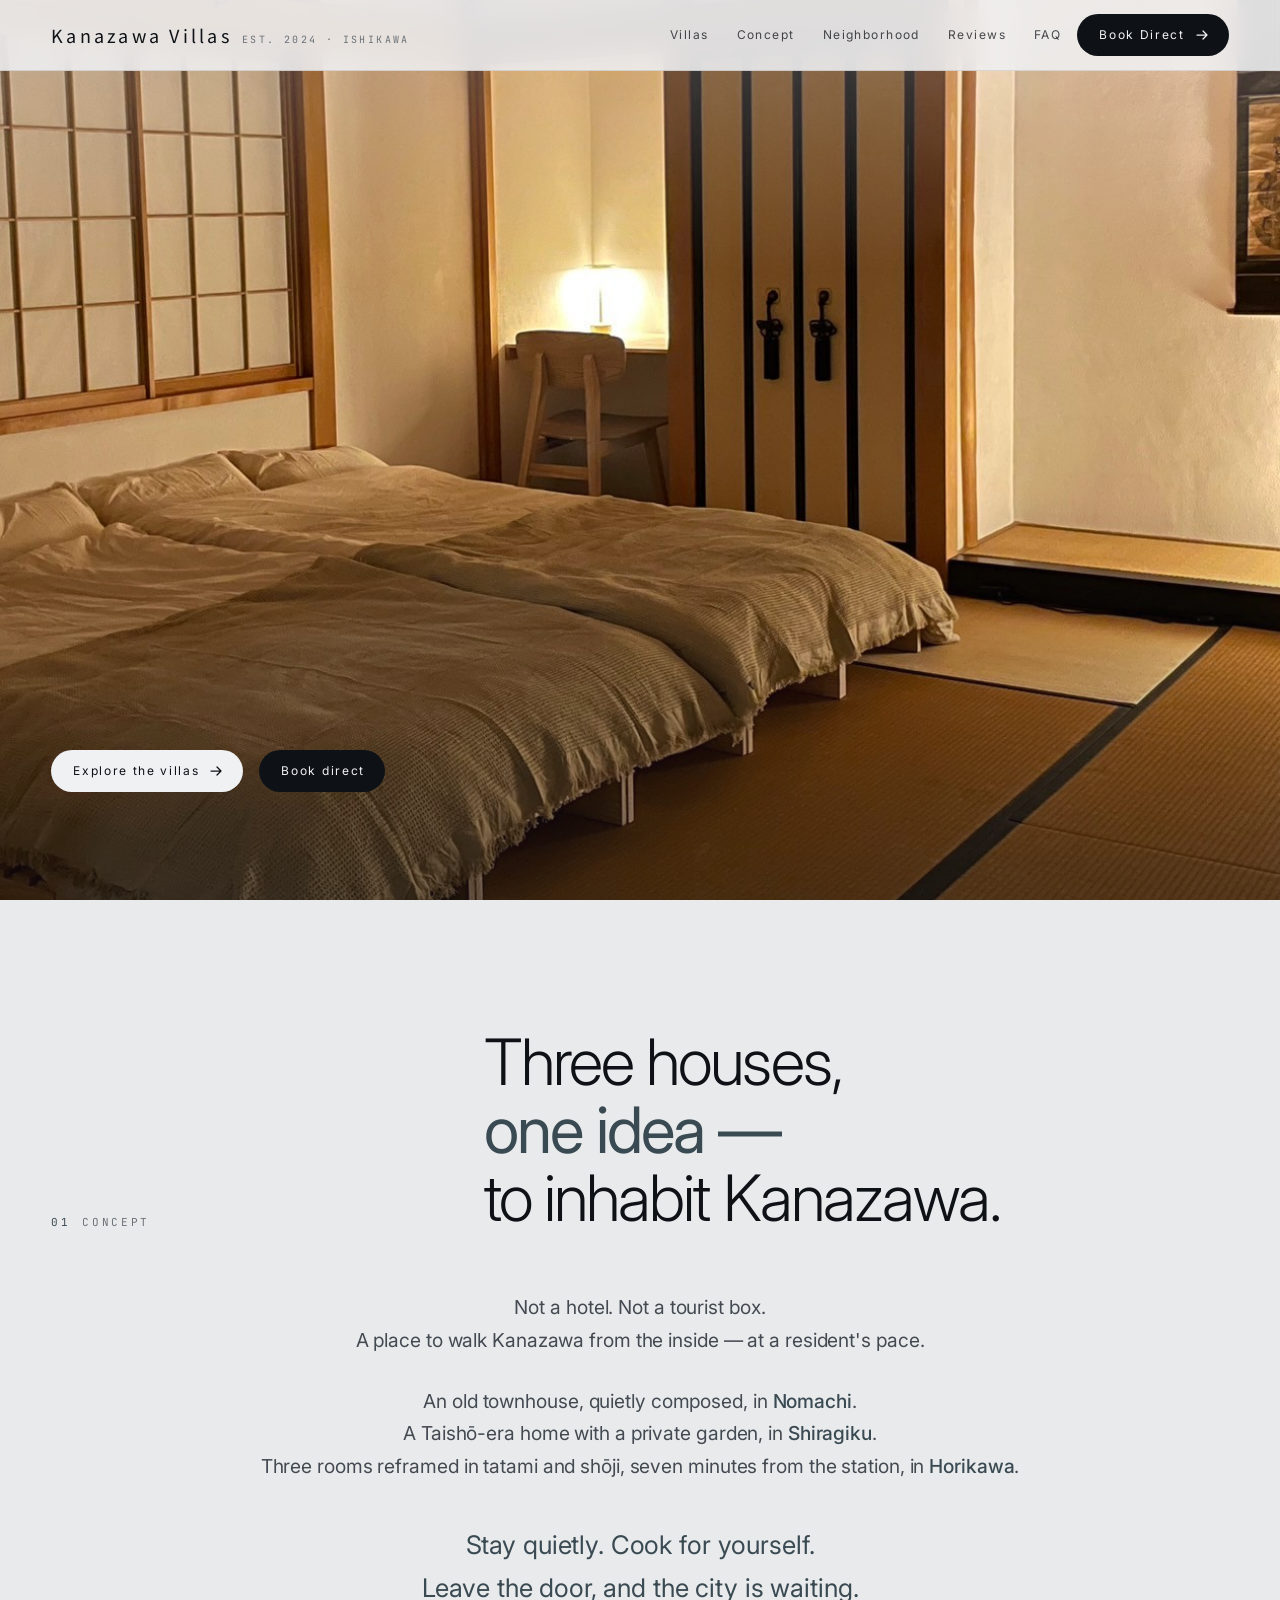
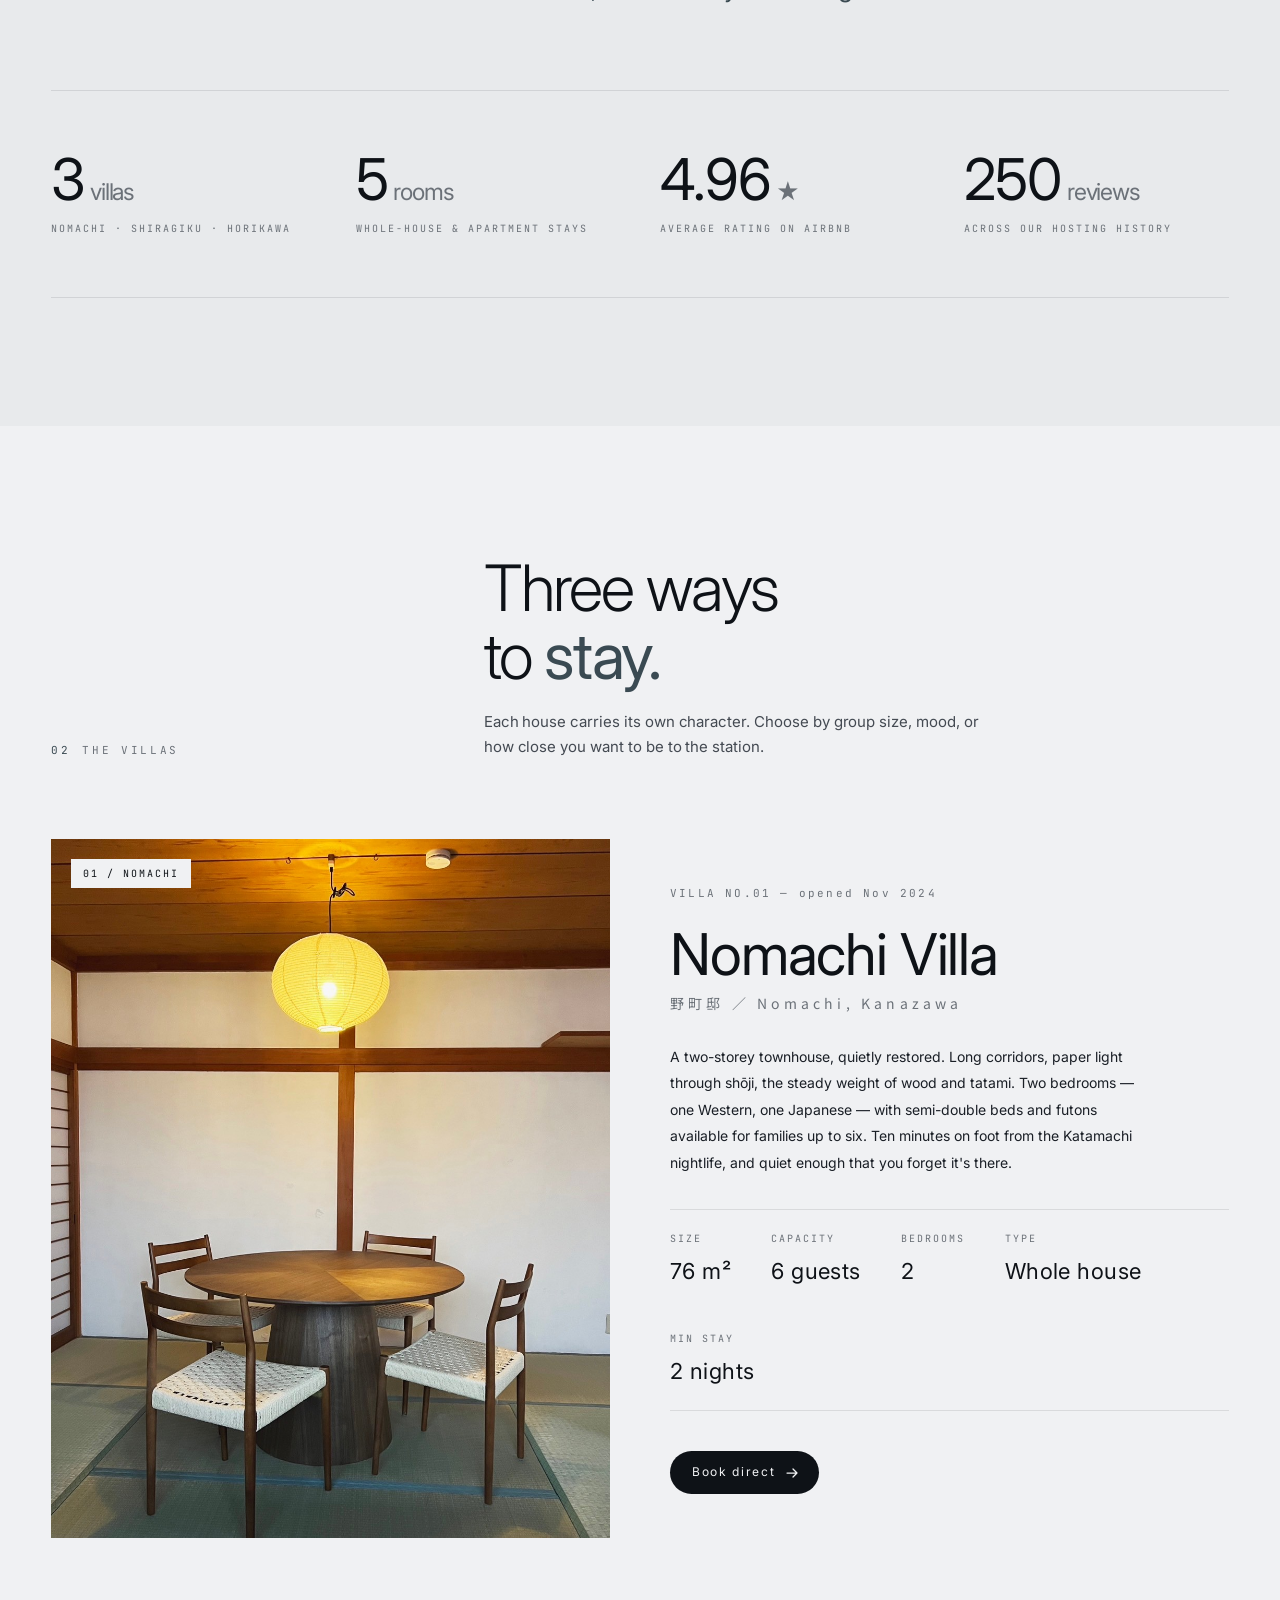
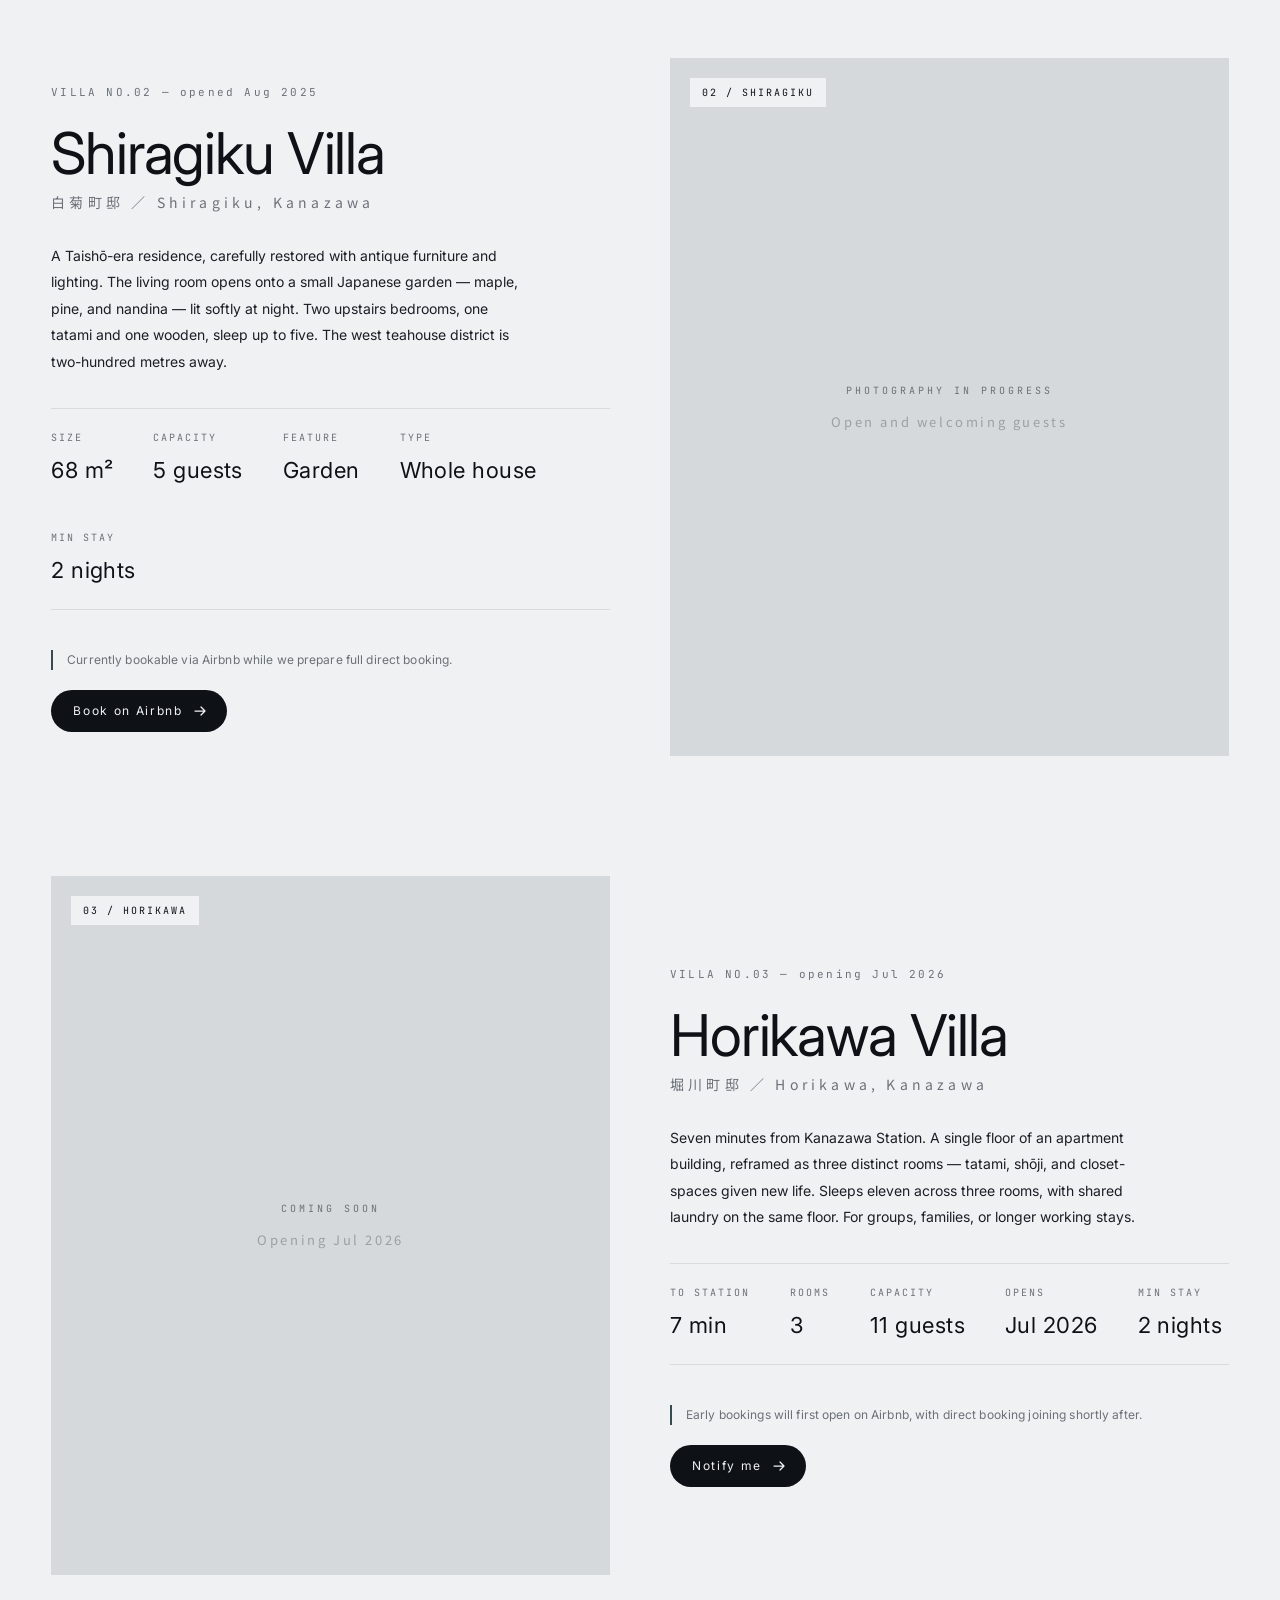
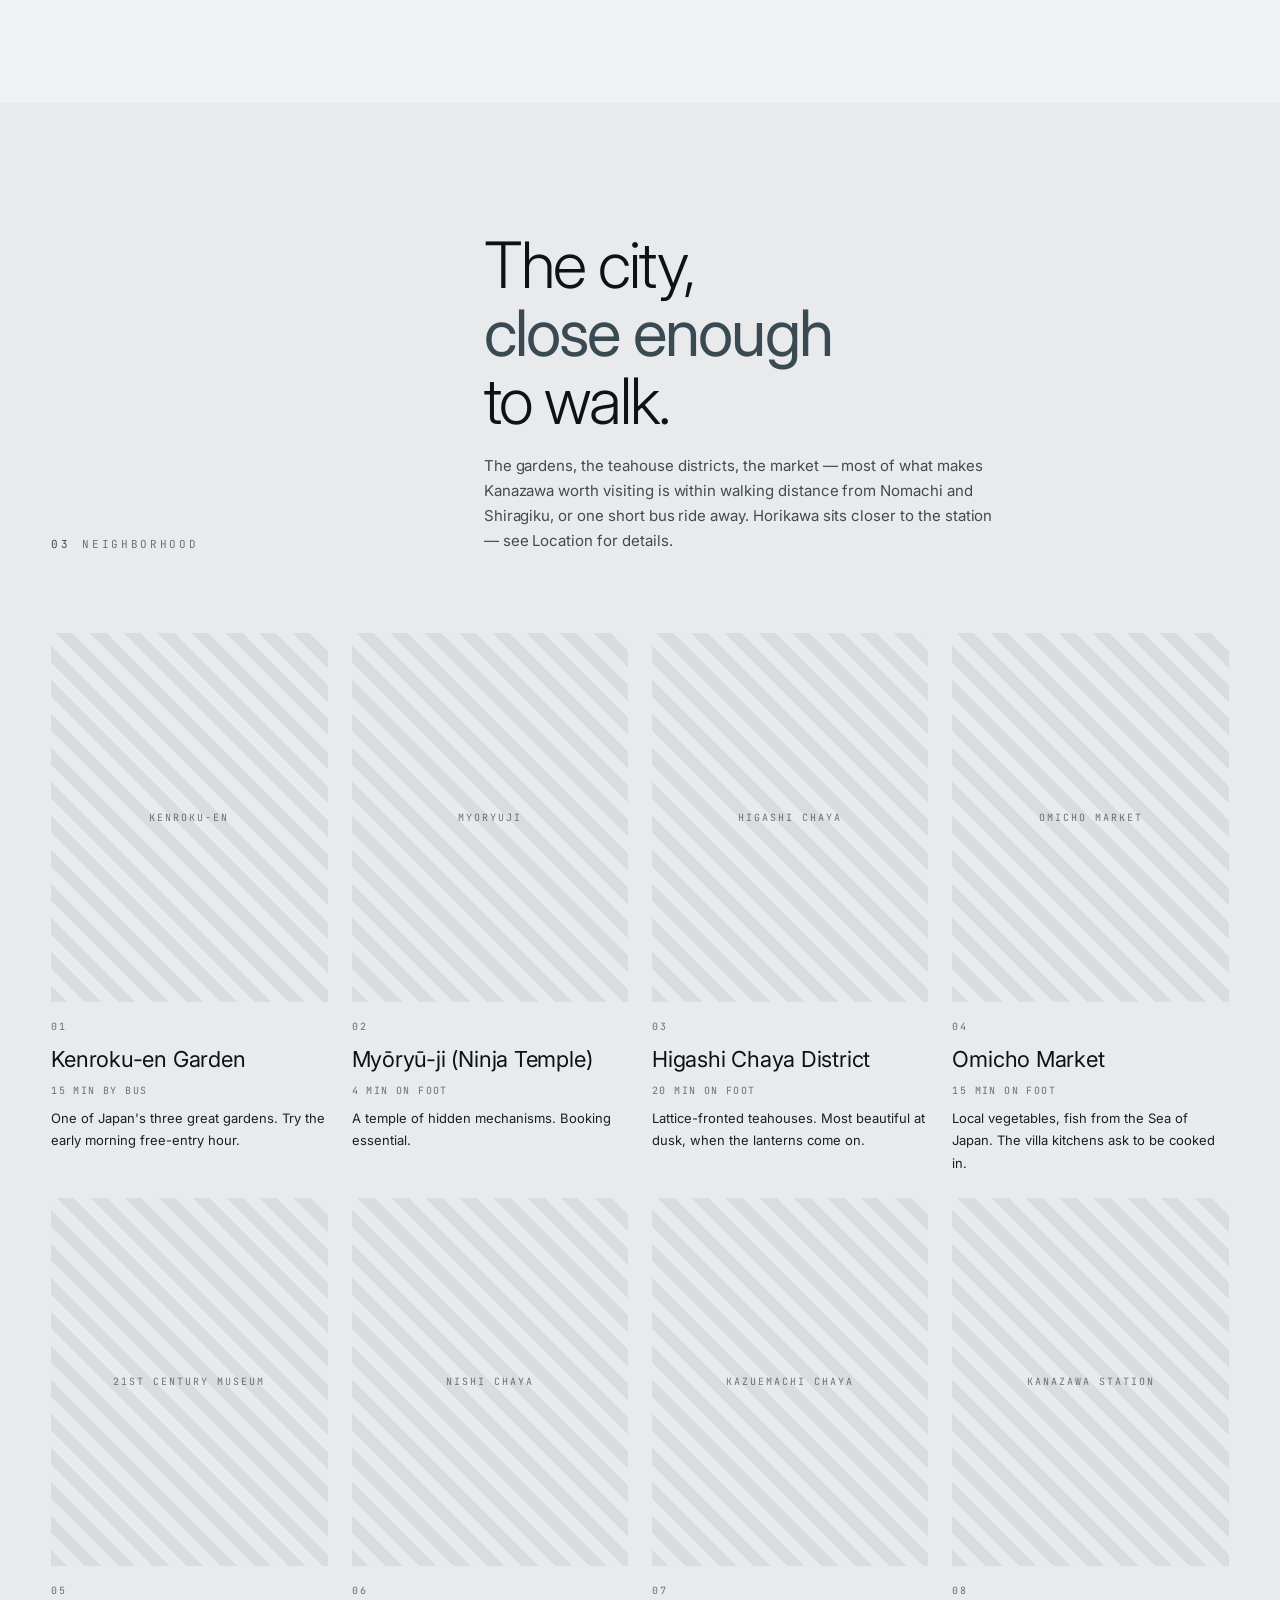
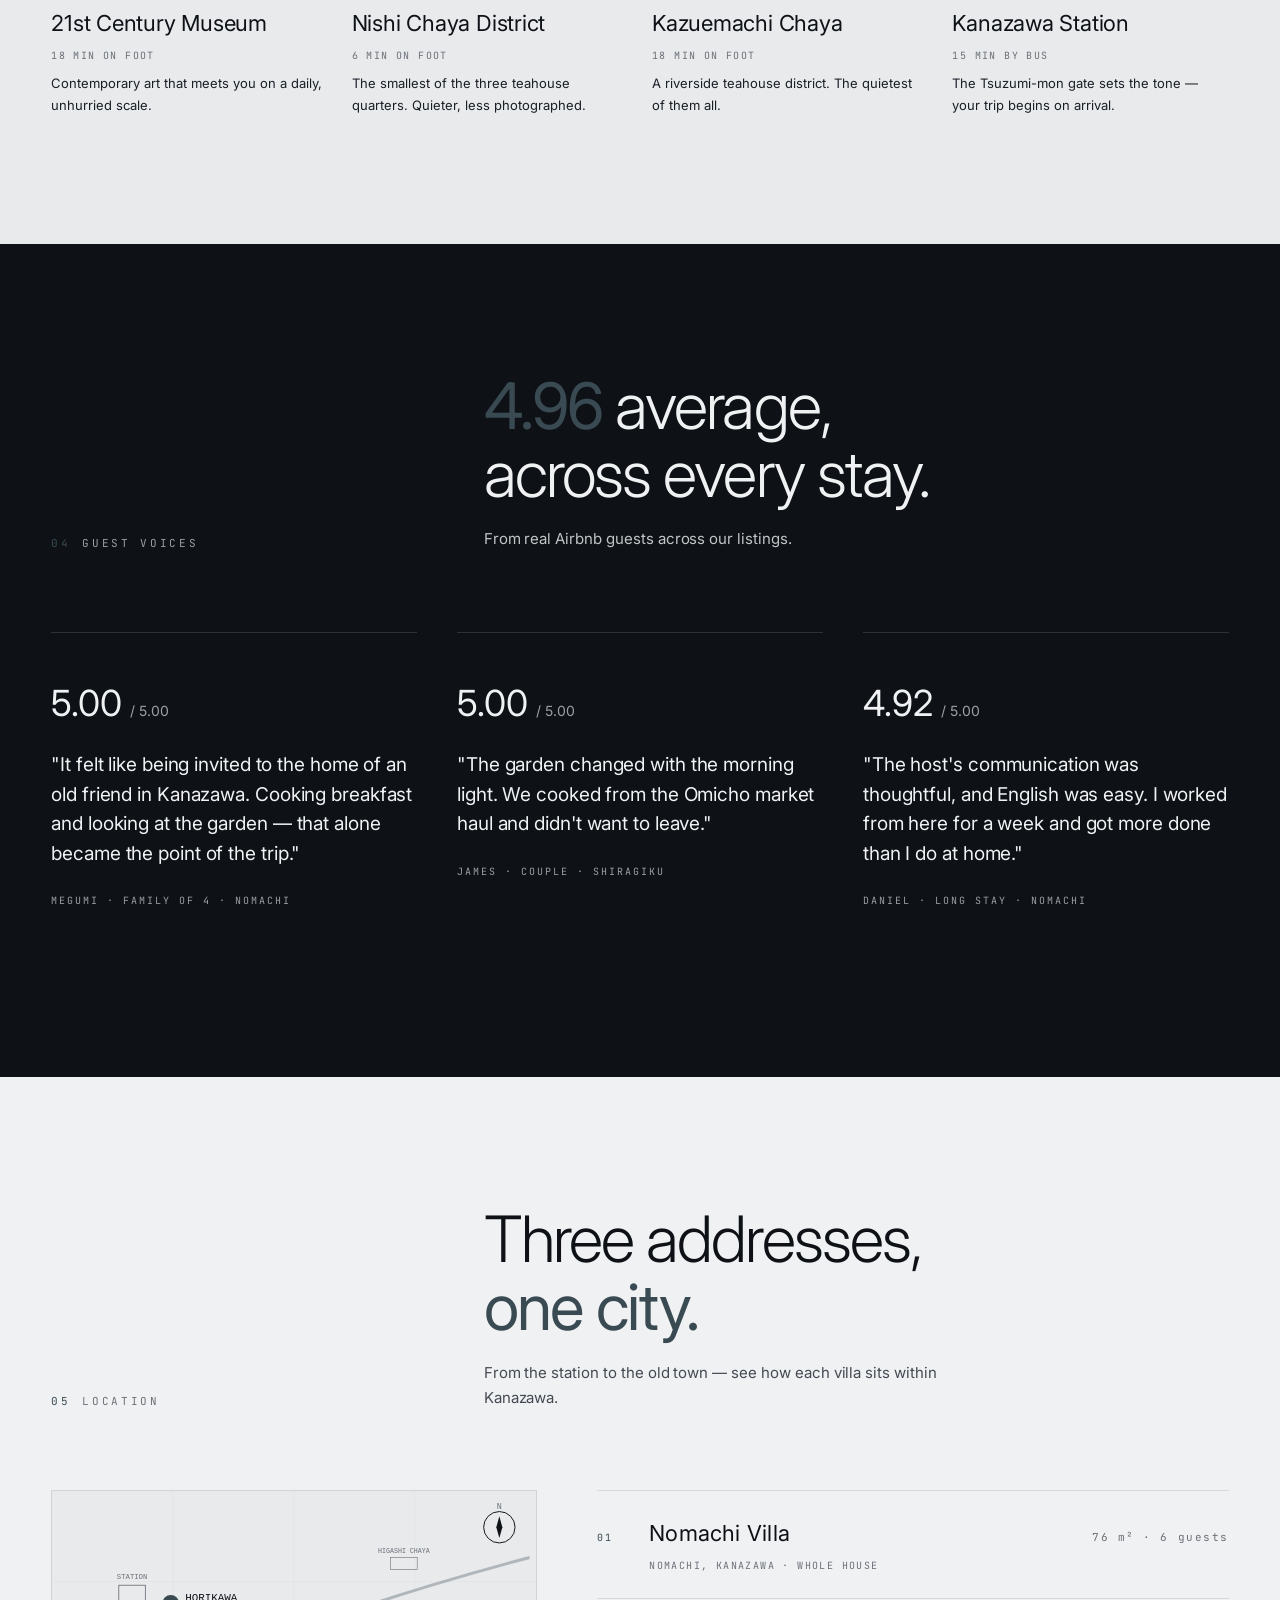
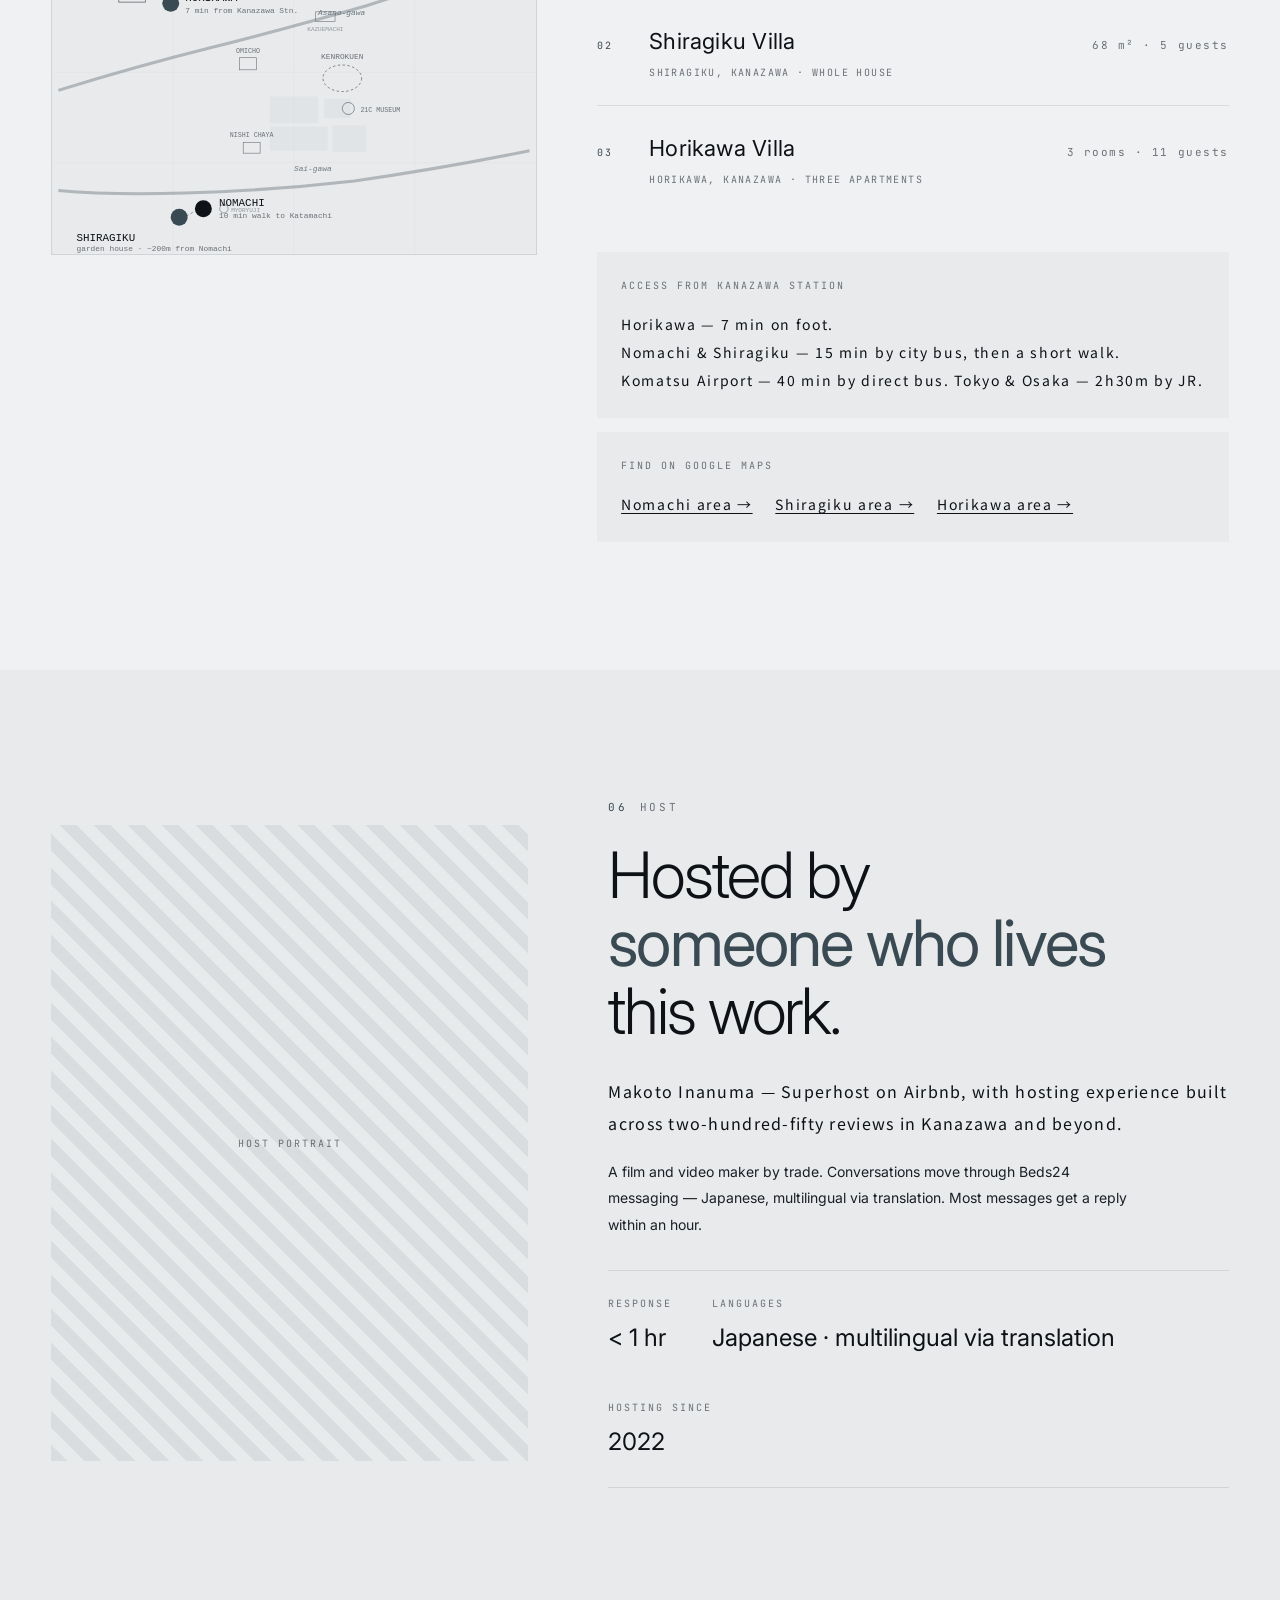
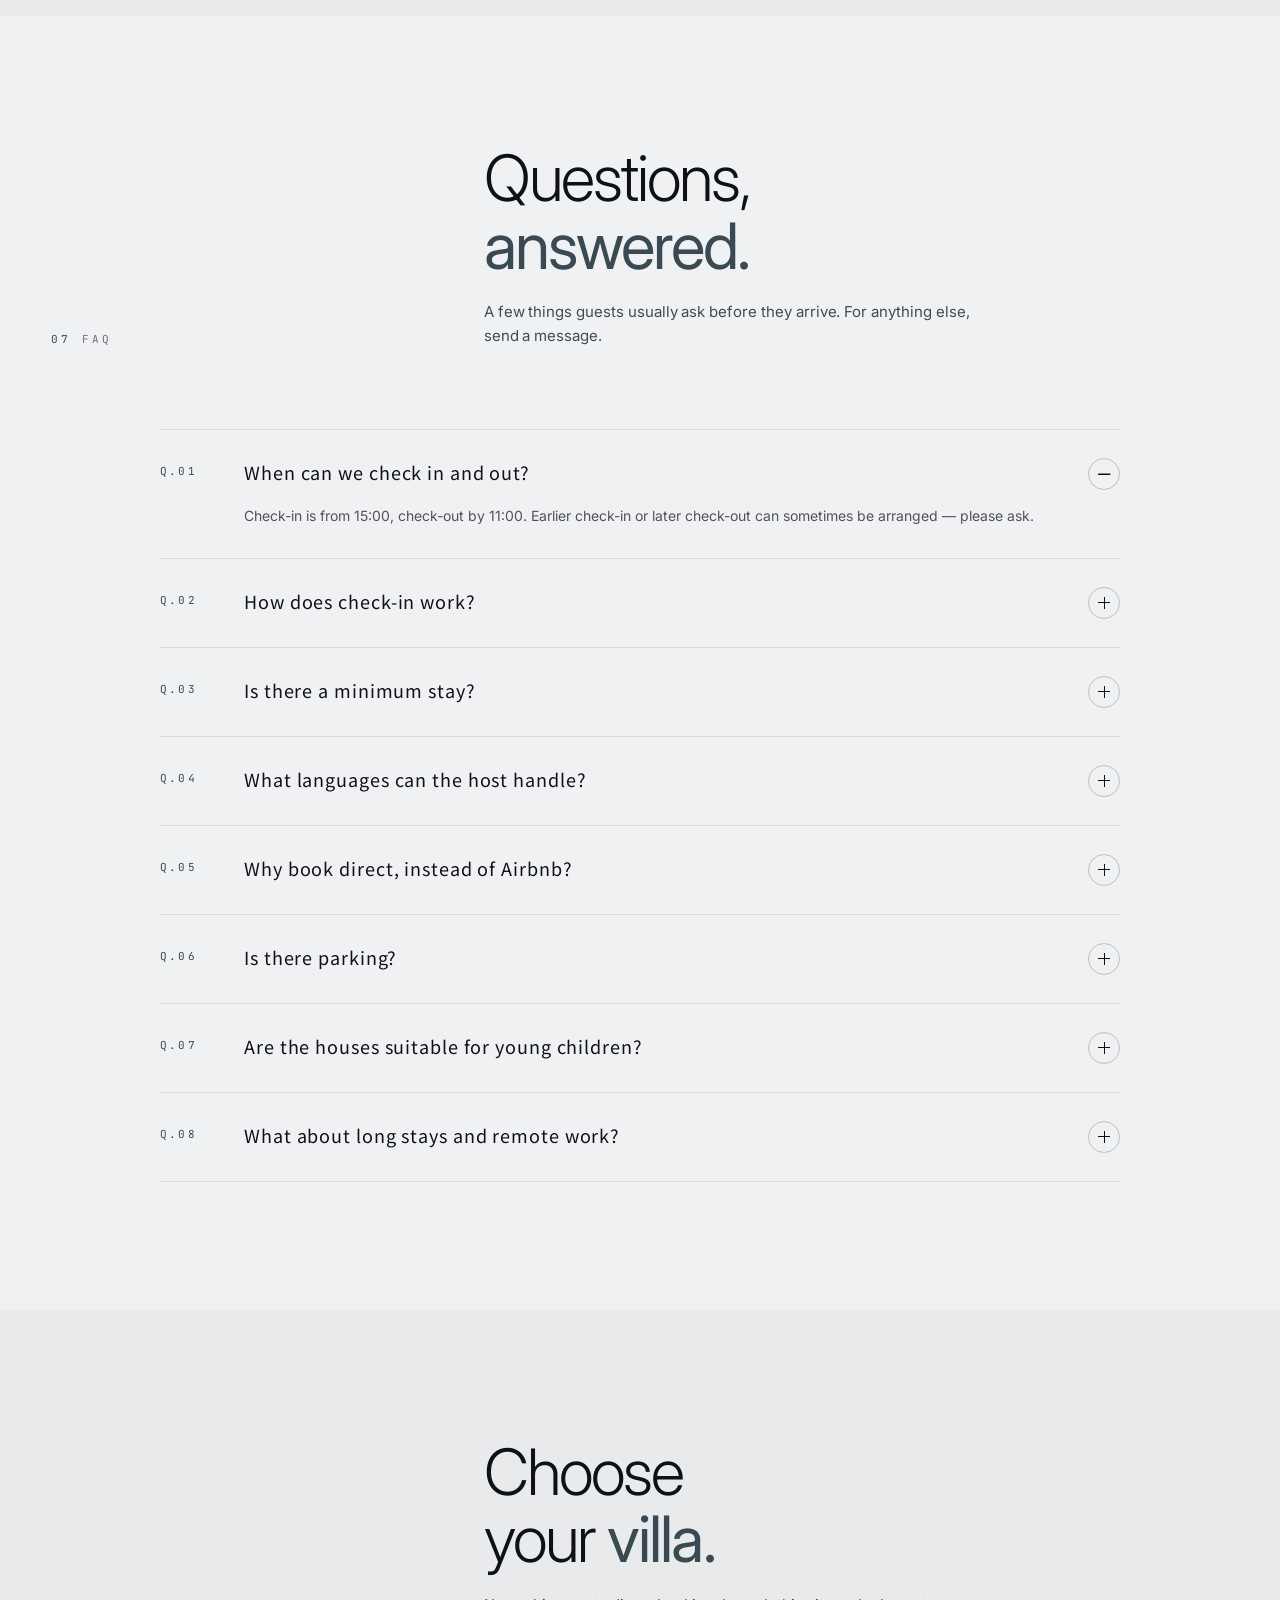
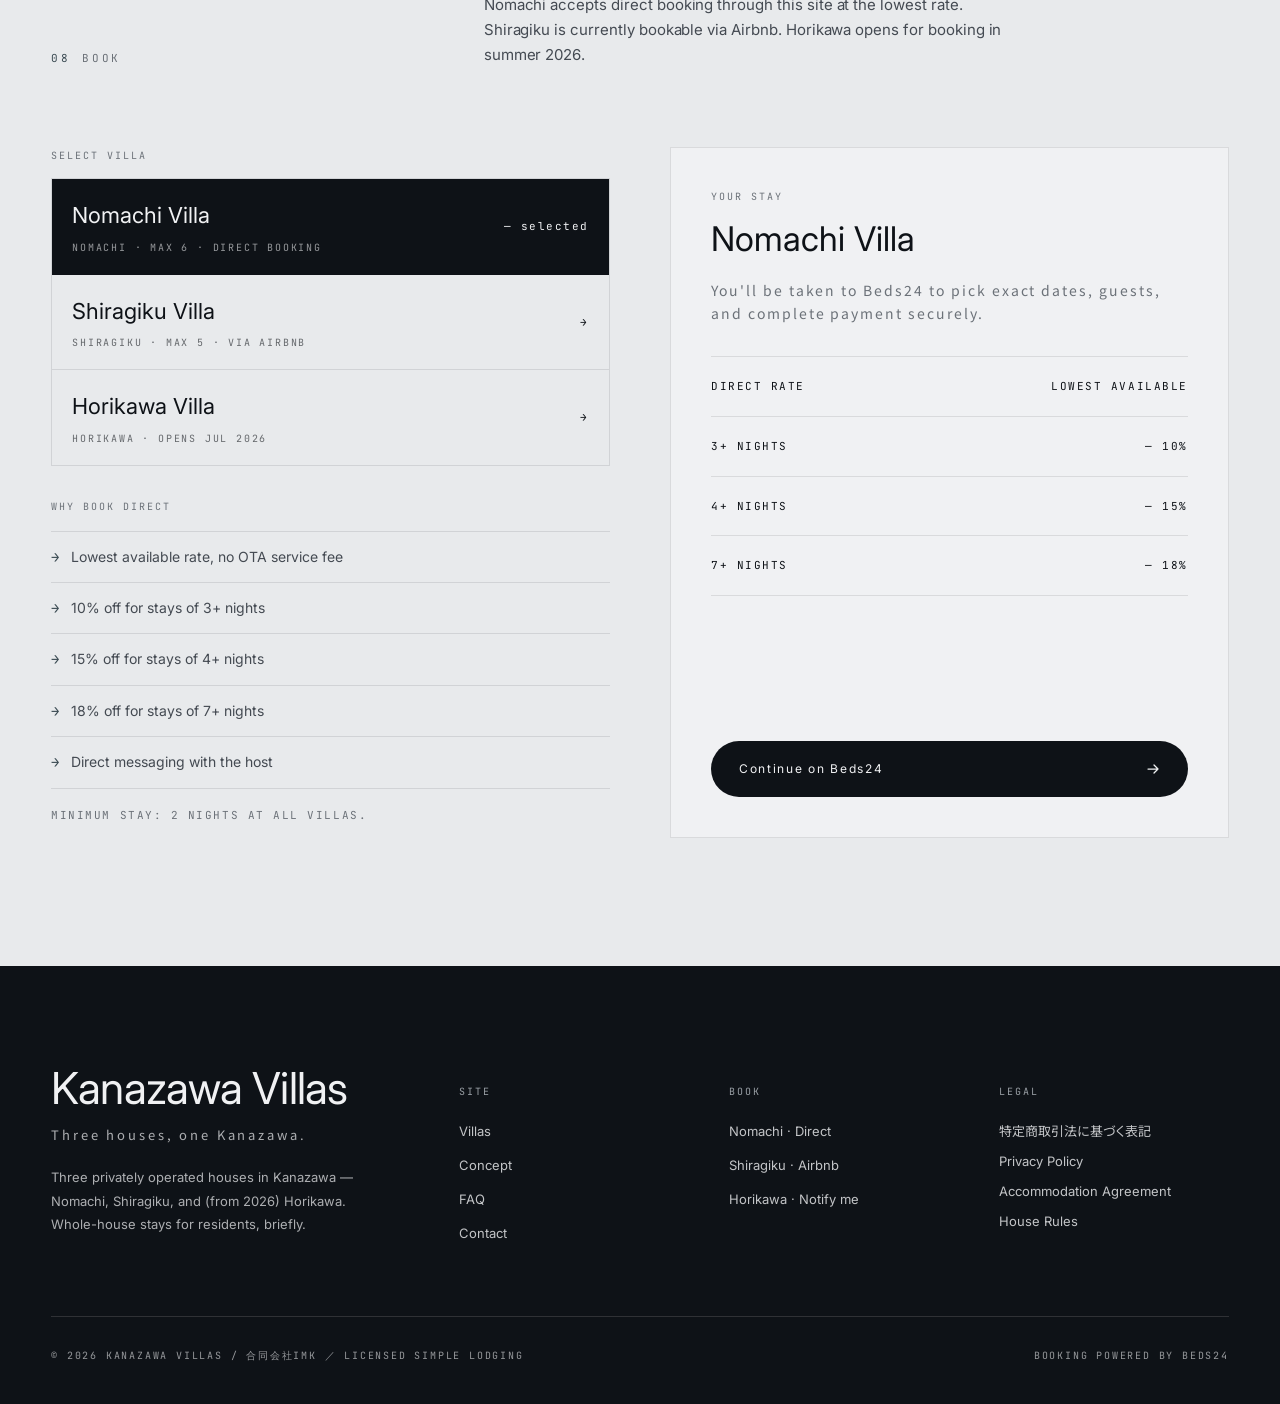
==== commit 3693bff4: "Add files via upload" ====
--- a/index.html
+++ b/index.html
@@ -1,5 +1,5 @@
 <!doctype html>
-<html lang="ja">
+<html lang="en">
 <head>
   <meta charset="utf-8"/>
   <!-- Google Analytics 4 (gtag.js) -->
@@ -13,35 +13,77 @@
     });
   </script>
   <meta name="viewport" content="width=device-width, initial-scale=1"/>
-  <meta name="description" content="お問い合わせ — 金沢ヴィラズ"/>
-  <title>Contact — お問い合わせ — Kanazawa Villas</title>
-
+  <meta name="description" content="Three quietly designed houses in Kanazawa — Nomachi, Shiragiku, Horikawa. Whole-house stays for families and small groups, ten minutes from the old town. Book direct."/>
+  <title>Kanazawa Villas — Three houses, one Kanazawa.</title>
+
+  <!-- OGP / Twitter -->
+  <meta property="og:title" content="Kanazawa Villas — Three houses, one Kanazawa."/>
+  <meta property="og:description" content="Whole-house stays in Kanazawa, designed for residents — not tourists."/>
+  <meta property="og:type" content="website"/>
+  <meta property="og:url" content="https://muuukkk.github.io/kanazawa-villas/"/>
+  <meta property="og:image" content="https://muuukkk.github.io/kanazawa-villas/images/nomachi-hero.jpg"/>
+  <meta name="twitter:card" content="summary_large_image"/>
+
+  <!-- Schema.org structured data — helps AI search & SEO -->
+  <script type="application/ld+json">
+  {
+    "@context": "https://schema.org",
+    "@type": "LodgingBusiness",
+    "name": "Kanazawa Villas",
+    "alternateName": "金沢ヴィラズ",
+    "description": "Three privately operated whole-house stays in Kanazawa, Japan.",
+    "url": "https://muuukkk.github.io/kanazawa-villas/",
+    "image": "https://muuukkk.github.io/kanazawa-villas/images/nomachi-hero.jpg",
+    "address": {
+      "@type": "PostalAddress",
+      "addressLocality": "Kanazawa",
+      "addressRegion": "Ishikawa",
+      "addressCountry": "JP"
+    },
+    "aggregateRating": {
+      "@type": "AggregateRating",
+      "ratingValue": "4.96",
+      "reviewCount": "250"
+    }
+  }
+  </script>
+
+  <!-- Fonts -->
   <link rel="preconnect" href="https://fonts.googleapis.com"/>
   <link rel="preconnect" href="https://fonts.gstatic.com" crossorigin/>
   <link href="https://fonts.googleapis.com/css2?family=Cormorant+Garamond:ital,wght@0,300;0,400;0,500;1,300;1,400&amp;family=Shippori+Mincho:wght@400;500;600&amp;family=Noto+Serif+JP:wght@300;400;500&amp;family=Inter:wght@300;400;500&amp;family=Noto+Sans+JP:wght@300;400&amp;family=JetBrains+Mono:wght@400;500&amp;display=swap" rel="stylesheet"/>
+
   <link rel="stylesheet" href="styles.css">
 </head>
-<body class="subpage">
-
+
+<body>
+
+<!-- ============================================================
+     HEADER
+     ============================================================ -->
 <header class="site-header">
-  <a href="index.html" class="brand">
+  <a href="./" class="brand">
     <span class="brand-mark">Kanazawa Villas</span>
     <span class="brand-sub">Est. 2024 · Ishikawa</span>
   </a>
+
   <div class="header-drawer" data-component="header-drawer">
     <nav class="site-nav">
-      <a href="./#villas">Villas</a>
-      <a href="./#concept">Concept</a>
-      <a href="./#neighborhood">Neighborhood</a>
-      <a href="./#reviews">Reviews</a>
-      <a href="./#faq">FAQ</a>
+      <a href="#villas">Villas</a>
+      <a href="#concept">Concept</a>
+      <a href="#neighborhood">Neighborhood</a>
+      <a href="#reviews">Reviews</a>
+      <a href="#faq">FAQ</a>
     </nav>
   </div>
+
   <div class="header-cta">
     <a href="https://beds24.com/booking2.php?propid=261406" target="_blank" rel="noopener" class="btn-book">
       <span class="btn-label-full">Book Direct</span>
       <span class="btn-label-short">Book</span>
-      <span class="arrow"><svg viewBox="0 0 14 14" fill="none"><path d="M2 7h10M8 3l4 4-4 4" stroke="currentColor" stroke-width="1.25" stroke-linecap="round" stroke-linejoin="round"/></svg></span>
+      <span class="arrow">
+        <svg viewBox="0 0 14 14" fill="none"><path d="M2 7h10M8 3l4 4-4 4" stroke="currentColor" stroke-width="1.25" stroke-linecap="round" stroke-linejoin="round"/></svg>
+      </span>
     </a>
     <button class="menu-toggle" data-component="menu-toggle" aria-label="Menu" aria-expanded="false">
       <span></span><span></span>
@@ -49,94 +91,511 @@
   </div>
 </header>
 
-<section class="subpage-hero">
-  <div class="eyebrow-row">CONTACT</div>
-  <h1>Get in touch.</h1>
-  <div class="jp-title">お問い合わせ</div>
-</section>
-
-<main class="subpage-body">
-
-  <div class="lang-toggle" data-component="legal-lang-toggle">
-    <button class="active" data-target="en">English</button>
-    <button data-target="jp">日本語</button>
-  </div>
-
-  <!-- Lead text — language-aware -->
-  <section class="lang-section active" data-lang-section="en">
-    <p class="lead">
-      For booking inquiries, long-stay quotes, group bookings, or anything else — please use the form below.<br/>
-      We typically respond within 24 hours.
-    </p>
-  </section>
-  <section class="lang-section" data-lang-section="jp">
-    <p class="lead">
-      ご予約・ご滞在に関するご相談、長期滞在の見積もり、その他のお問い合わせを受け付けています。<br/>
-      通常 24時間以内 にホストよりご返信いたします。
-    </p>
-  </section>
-
-  <form
-    class="contact-form"
-    data-component="contact-form"
-    action="https://formspree.io/f/xeenagvg"
-    method="POST"
-  >
-    <div class="field">
-      <label for="name">Name<span style="color:var(--accent);">*</span></label>
-      <input type="text" id="name" name="name" required autocomplete="name"/>
-    </div>
-
-    <div class="field">
-      <label for="email">Email<span style="color:var(--accent);">*</span></label>
-      <input type="email" id="email" name="email" required autocomplete="email"/>
-    </div>
-
-    <div class="field">
-      <label for="topic">Topic</label>
-      <select id="topic" name="topic" data-component="topic-select">
-        <option value="general">General inquiry</option>
-        <option value="booking">Booking inquiry</option>
-        <option value="long-stay">Long-term stay</option>
-        <option value="group">Group or special use</option>
-        <option value="horikawa">Horikawa Villa — Notify me when bookings open</option>
-        <option value="other">Other</option>
-      </select>
-    </div>
-
-    <div class="field">
-      <label for="villa">Villa</label>
-      <select id="villa" name="villa" data-component="villa-select">
-        <option value="">Not specified</option>
-        <option value="nomachi">Nomachi Villa</option>
-        <option value="shiragiku">Shiragiku Villa</option>
-        <option value="horikawa">Horikawa Villa</option>
-      </select>
-    </div>
-
-    <div class="field">
-      <label for="message">Message<span style="color:var(--accent);">*</span></label>
-      <textarea id="message" name="message" required></textarea>
-    </div>
-
-    <input type="text" name="_gotcha" style="display:none" tabindex="-1" autocomplete="off"/>
-
-    <p class="note">
-      Your information will be used only to respond to your inquiry, in accordance with our <a href="legal/privacy.html" style="text-decoration:underline; text-underline-offset:3px;">Privacy Policy</a>.
-    </p>
-
-    <button type="submit" class="submit">
-      <span>Send message</span>
-      <span class="arrow"><svg viewBox="0 0 14 14" fill="none"><path d="M2 7h10M8 3l4 4-4 4" stroke="currentColor" stroke-width="1.25" stroke-linecap="round" stroke-linejoin="round"/></svg></span>
-    </button>
-
-    <div class="form-status" data-component="form-status"></div>
-  </form>
-</main>
-
-<!-- ============================================================
-     STATIC FALLBACK for crawlers (Stripe, SEO, AI search).
-     These links must be discoverable without JS.
+<!-- ============================================================
+     HERO
+     ============================================================ -->
+<section class="hero">
+  <div class="hero-media">
+    <img src="images/nomachi-hero.jpg" alt="Tatami bedroom interior, Nomachi Villa"/>
+  </div>
+  <div class="hero-inner">
+    <h1 class="visually-hidden">Kanazawa Villas — Three houses, one Kanazawa.</h1>
+    <div class="hero-actions">
+      <a href="#villas" class="btn-book">
+        <span>Explore the villas</span>
+        <span class="arrow"><svg viewBox="0 0 14 14" fill="none"><path d="M2 7h10M8 3l4 4-4 4" stroke="currentColor" stroke-width="1.25" stroke-linecap="round" stroke-linejoin="round"/></svg></span>
+      </a>
+      <a href="https://beds24.com/booking2.php?propid=261406" target="_blank" rel="noopener" class="btn-book hero-secondary">Book direct</a>
+    </div>
+  </div>
+</section>
+
+<!-- ============================================================
+     CONCEPT
+     ============================================================ -->
+<section id="concept" class="section concept">
+  <div class="section-head concept-head">
+    <div><div class="section-label"><span class="num">01</span>Concept</div></div>
+    <div>
+      <h2 class="section-title display">Three houses,<br/><em>one idea —</em><br/>to inhabit Kanazawa.</h2>
+    </div>
+  </div>
+  <div class="concept-body">
+    <p>Not a hotel. Not a tourist box.<br/>A place to walk Kanazawa from the inside — at a resident's pace.</p>
+    <p>An old townhouse, quietly composed, in <em class="serif-italic">Nomachi</em>.<br/>A Taishō-era home with a private garden, in <em class="serif-italic">Shiragiku</em>.<br/>Three rooms reframed in tatami and shōji, seven minutes from the station, in <em class="serif-italic">Horikawa</em>.</p>
+    <p class="en">Stay quietly. Cook for yourself.<br/>Leave the door, and the city is waiting.</p>
+  </div>
+  <div class="stats">
+    <div class="stat"><div class="num">3<span class="unit">villas</span></div><div class="label">Nomachi · Shiragiku · Horikawa</div></div>
+    <div class="stat"><div class="num">5<span class="unit">rooms</span></div><div class="label">Whole-house &amp; apartment stays</div></div>
+    <div class="stat"><div class="num">4.96<span class="unit">★</span></div><div class="label">Average rating on Airbnb</div></div>
+    <div class="stat"><div class="num">250<span class="unit">reviews</span></div><div class="label">Across our hosting history</div></div>
+  </div>
+</section>
+
+<!-- ============================================================
+     VILLAS
+     ============================================================ -->
+<section id="villas" class="section">
+  <div class="section-head">
+    <div><div class="section-label"><span class="num">02</span>The villas</div></div>
+    <div>
+      <h2 class="section-title display">Three ways<br/>to <em>stay.</em></h2>
+      <p class="section-lede">Each house carries its own character. Choose by group size, mood, or how close you want to be to the station.</p>
+    </div>
+  </div>
+
+  <div class="villa-list">
+
+    <!-- Villa 01: Nomachi -->
+    <article class="villa-card">
+      <div class="media">
+        <div class="tag">01 / Nomachi</div>
+        <img src="images/nomachi-01.jpg" alt="Nomachi Villa interior"/>
+      </div>
+      <div class="info">
+        <div class="idx">VILLA NO.01 — opened Nov 2024</div>
+        <h3>Nomachi Villa</h3>
+        <div class="jp-name">野町邸 ／ Nomachi, Kanazawa</div>
+        <div class="desc">A two-storey townhouse, quietly restored. Long corridors, paper light through shōji, the steady weight of wood and tatami. Two bedrooms — one Western, one Japanese — with semi-double beds and futons available for families up to six. Ten minutes on foot from the Katamachi nightlife, and quiet enough that you forget it's there.</div>
+        <div class="specs">
+          <div><span>Size</span><strong>76 m²</strong></div>
+          <div><span>Capacity</span><strong>6 guests</strong></div>
+          <div><span>Bedrooms</span><strong>2</strong></div>
+          <div><span>Type</span><strong>Whole house</strong></div>
+          <div><span>Min stay</span><strong>2 nights</strong></div>
+        </div>
+        <div class="actions">
+          <a href="https://beds24.com/booking2.php?propid=261406" target="_blank" rel="noopener" class="btn-book"><span>Book direct</span>
+            <span class="arrow"><svg viewBox="0 0 14 14" fill="none"><path d="M2 7h10M8 3l4 4-4 4" stroke="currentColor" stroke-width="1.25" stroke-linecap="round" stroke-linejoin="round"/></svg></span>
+          </a>
+        </div>
+      </div>
+    </article>
+
+    <!-- Villa 02: Shiragiku -->
+    <article class="villa-card reverse">
+      <div class="media">
+        <div class="tag">02 / Shiragiku</div>
+        <div class="coming-soon">
+          <div class="label">Photography in progress</div>
+          <div class="date">Open and welcoming guests</div>
+        </div>
+      </div>
+      <div class="info">
+        <div class="idx">VILLA NO.02 — opened Aug 2025</div>
+        <h3>Shiragiku Villa</h3>
+        <div class="jp-name">白菊町邸 ／ Shiragiku, Kanazawa</div>
+        <div class="desc">A Taishō-era residence, carefully restored with antique furniture and lighting. The living room opens onto a small Japanese garden — maple, pine, and nandina — lit softly at night. Two upstairs bedrooms, one tatami and one wooden, sleep up to five. The west teahouse district is two-hundred metres away.</div>
+        <div class="specs">
+          <div><span>Size</span><strong>68 m²</strong></div>
+          <div><span>Capacity</span><strong>5 guests</strong></div>
+          <div><span>Feature</span><strong>Garden</strong></div>
+          <div><span>Type</span><strong>Whole house</strong></div>
+          <div><span>Min stay</span><strong>2 nights</strong></div>
+        </div>
+        <p class="booking-note">Currently bookable via Airbnb while we prepare full direct booking.</p>
+        <div class="actions">
+          <a href="https://airbnb.jp/h/shiragiku-villa" target="_blank" rel="noopener" class="btn-book" data-villa="shiragiku"><span>Book on Airbnb</span>
+            <span class="arrow"><svg viewBox="0 0 14 14" fill="none"><path d="M2 7h10M8 3l4 4-4 4" stroke="currentColor" stroke-width="1.25" stroke-linecap="round" stroke-linejoin="round"/></svg></span>
+          </a>
+        </div>
+      </div>
+    </article>
+
+    <!-- Villa 03: Horikawa -->
+    <article class="villa-card">
+      <div class="media">
+        <div class="tag">03 / Horikawa</div>
+        <div class="coming-soon">
+          <div class="label">Coming soon</div>
+          <div class="date">Opening Jul 2026</div>
+        </div>
+      </div>
+      <div class="info">
+        <div class="idx">VILLA NO.03 — opening Jul 2026</div>
+        <h3>Horikawa Villa</h3>
+        <div class="jp-name">堀川町邸 ／ Horikawa, Kanazawa</div>
+        <div class="desc">Seven minutes from Kanazawa Station. A single floor of an apartment building, reframed as three distinct rooms — tatami, shōji, and closet-spaces given new life. Sleeps eleven across three rooms, with shared laundry on the same floor. For groups, families, or longer working stays.</div>
+        <div class="specs">
+          <div><span>To station</span><strong>7 min</strong></div>
+          <div><span>Rooms</span><strong>3</strong></div>
+          <div><span>Capacity</span><strong>11 guests</strong></div>
+          <div><span>Opens</span><strong>Jul 2026</strong></div>
+          <div><span>Min stay</span><strong>2 nights</strong></div>
+        </div>
+        <p class="booking-note">Early bookings will first open on Airbnb, with direct booking joining shortly after.</p>
+        <div class="actions">
+          <a href="contact.html?topic=horikawa" class="btn-book" data-villa="horikawa"><span>Notify me</span>
+            <span class="arrow"><svg viewBox="0 0 14 14" fill="none"><path d="M2 7h10M8 3l4 4-4 4" stroke="currentColor" stroke-width="1.25" stroke-linecap="round" stroke-linejoin="round"/></svg></span>
+          </a>
+        </div>
+      </div>
+    </article>
+
+  </div>
+</section>
+
+<!-- ============================================================
+     NEIGHBORHOOD
+     ============================================================ -->
+<section id="neighborhood" class="section" style="background:var(--paper-warm);">
+  <div class="section-head">
+    <div><div class="section-label"><span class="num">03</span>Neighborhood</div></div>
+    <div>
+      <h2 class="section-title display">The city,<br/><em>close enough</em><br/>to walk.</h2>
+      <p class="section-lede">The gardens, the teahouse districts, the market — most of what makes Kanazawa worth visiting is within walking distance from Nomachi and Shiragiku, or one short bus ride away. Horikawa sits closer to the station — see Location for details.</p>
+    </div>
+  </div>
+  <div class="neighborhood" data-component="nbh-scroller">
+    <div class="nbh-card"><div class="media"><div class="ph" data-label="Kenroku-en"></div></div><div class="num">01</div><h4>Kenroku-en Garden</h4><div class="sub">15 min by bus</div><p class="desc">One of Japan's three great gardens. Try the early morning free-entry hour.</p></div>
+    <div class="nbh-card"><div class="media"><div class="ph" data-label="Myoryuji"></div></div><div class="num">02</div><h4>Myōryū-ji (Ninja Temple)</h4><div class="sub">4 min on foot</div><p class="desc">A temple of hidden mechanisms. Booking essential.</p></div>
+    <div class="nbh-card"><div class="media"><div class="ph" data-label="Higashi Chaya"></div></div><div class="num">03</div><h4>Higashi Chaya District</h4><div class="sub">20 min on foot</div><p class="desc">Lattice-fronted teahouses. Most beautiful at dusk, when the lanterns come on.</p></div>
+    <div class="nbh-card"><div class="media"><div class="ph" data-label="Omicho Market"></div></div><div class="num">04</div><h4>Omicho Market</h4><div class="sub">15 min on foot</div><p class="desc">Local vegetables, fish from the Sea of Japan. The villa kitchens ask to be cooked in.</p></div>
+    <div class="nbh-card"><div class="media"><div class="ph" data-label="21st Century Museum"></div></div><div class="num">05</div><h4>21st Century Museum</h4><div class="sub">18 min on foot</div><p class="desc">Contemporary art that meets you on a daily, unhurried scale.</p></div>
+    <div class="nbh-card"><div class="media"><div class="ph" data-label="Nishi Chaya"></div></div><div class="num">06</div><h4>Nishi Chaya District</h4><div class="sub">6 min on foot</div><p class="desc">The smallest of the three teahouse quarters. Quieter, less photographed.</p></div>
+    <div class="nbh-card"><div class="media"><div class="ph" data-label="Kazuemachi Chaya"></div></div><div class="num">07</div><h4>Kazuemachi Chaya</h4><div class="sub">18 min on foot</div><p class="desc">A riverside teahouse district. The quietest of them all.</p></div>
+    <div class="nbh-card"><div class="media"><div class="ph" data-label="Kanazawa Station"></div></div><div class="num">08</div><h4>Kanazawa Station</h4><div class="sub">15 min by bus</div><p class="desc">The Tsuzumi-mon gate sets the tone — your trip begins on arrival.</p></div>
+  </div>
+</section>
+
+<!-- ============================================================
+     REVIEWS
+     ============================================================ -->
+<section id="reviews" class="section reviews">
+  <div class="section-head">
+    <div><div class="section-label"><span class="num">04</span>Guest voices</div></div>
+    <div>
+      <h2 class="section-title display"><em>4.96</em> average,<br/>across every stay.</h2>
+      <p class="section-lede">From real Airbnb guests across our listings.</p>
+    </div>
+  </div>
+  <div class="review-grid">
+    <div class="review">
+      <div class="rating">5.00<em>/ 5.00</em></div>
+      <blockquote>"It felt like being invited to the home of an old friend in Kanazawa. Cooking breakfast and looking at the garden — that alone became the point of the trip."</blockquote>
+      <div class="who">MEGUMI · FAMILY OF 4 · NOMACHI</div>
+    </div>
+    <div class="review">
+      <div class="rating">5.00<em>/ 5.00</em></div>
+      <blockquote>"The garden changed with the morning light. We cooked from the Omicho market haul and didn't want to leave."</blockquote>
+      <div class="who">JAMES · COUPLE · SHIRAGIKU</div>
+    </div>
+    <div class="review">
+      <div class="rating">4.92<em>/ 5.00</em></div>
+      <blockquote>"The host's communication was thoughtful, and English was easy. I worked from here for a week and got more done than I do at home."</blockquote>
+      <div class="who">DANIEL · LONG STAY · NOMACHI</div>
+    </div>
+  </div>
+</section>
+
+<!-- ============================================================
+     LOCATION
+     ============================================================ -->
+<section id="location" class="section">
+  <div class="section-head">
+    <div><div class="section-label"><span class="num">05</span>Location</div></div>
+    <div>
+      <h2 class="section-title display">Three addresses,<br/><em>one city.</em></h2>
+      <p class="section-lede">From the station to the old town — see how each villa sits within Kanazawa.</p>
+    </div>
+  </div>
+  <div class="location-grid">
+    <div class="map-wrap">
+      <svg class="map-svg" viewBox="0 0 400 300" preserveAspectRatio="xMidYMid meet" aria-label="Map of Kanazawa villas and landmarks">
+        <!-- Background -->
+        <rect width="400" height="300" fill="var(--paper-warm)"/>
+
+        <!-- Two rivers: Asano-gawa (north) and Sai-gawa (south).
+             Both flow from south-east to north-west. -->
+        <!-- Asano-gawa: upper third of the map -->
+        <path d="M 395 55 Q 320 75 260 95 Q 190 115 130 130 Q 70 145 5 165" stroke="var(--accent-cool)" stroke-width="2.5" fill="none" opacity="0.32"/>
+        <text x="220" y="103" font-family="monospace" font-size="6.5" fill="var(--accent-cool)" opacity="0.7" font-style="italic">Asano-gawa</text>
+
+        <!-- Sai-gawa: lower third of the map -->
+        <path d="M 395 215 Q 320 230 250 240 Q 180 248 110 250 Q 50 252 5 248" stroke="var(--accent-cool)" stroke-width="2.5" fill="none" opacity="0.32"/>
+        <text x="200" y="232" font-family="monospace" font-size="6.5" fill="var(--accent-cool)" opacity="0.7" font-style="italic">Sai-gawa</text>
+
+        <!-- Subtle grid suggesting blocks -->
+        <g stroke="var(--line)" stroke-width="0.5" fill="none" opacity="0.4">
+          <path d="M 0 75 L 400 75"/>
+          <path d="M 0 150 L 400 150"/>
+          <path d="M 0 225 L 400 225"/>
+          <path d="M 100 0 L 100 300"/>
+          <path d="M 200 0 L 200 300"/>
+          <path d="M 300 0 L 300 300"/>
+        </g>
+
+        <!-- Subtle building blocks (downtown / Korinbo / Katamachi) -->
+        <g fill="var(--paper-deep)" opacity="0.35">
+          <rect x="180" y="170" width="40" height="22"/>
+          <rect x="225" y="172" width="22" height="16"/>
+          <rect x="180" y="195" width="48" height="20"/>
+          <rect x="232" y="194" width="28" height="22"/>
+        </g>
+
+        <!-- ─── LANDMARKS (small grey markers) ─── -->
+
+        <!-- Kanazawa Station: north-west area -->
+        <g>
+          <rect x="55" y="78" width="22" height="14" fill="none" stroke="var(--muted)" stroke-width="0.7"/>
+          <text x="66" y="73" text-anchor="middle" font-family="monospace" font-size="6" fill="var(--muted)">STATION</text>
+        </g>
+
+        <!-- Omicho Market: between station and Kenrokuen, central north -->
+        <g>
+          <rect x="155" y="138" width="14" height="10" fill="none" stroke="var(--muted)" stroke-width="0.5"/>
+          <text x="162" y="134" text-anchor="middle" font-family="monospace" font-size="5.5" fill="var(--muted)">OMICHO</text>
+        </g>
+
+        <!-- Kenroku-en: central, just east of downtown -->
+        <g>
+          <ellipse cx="240" cy="155" rx="16" ry="11" fill="none" stroke="var(--muted)" stroke-width="0.7" stroke-dasharray="2 2"/>
+          <text x="240" y="139" text-anchor="middle" font-family="monospace" font-size="6.5" fill="var(--muted)">KENROKUEN</text>
+        </g>
+
+        <!-- 21st Century Museum: just south of Kenrokuen -->
+        <g>
+          <circle cx="245" cy="180" r="5" fill="none" stroke="var(--muted)" stroke-width="0.6"/>
+          <text x="255" y="183" font-family="monospace" font-size="5.5" fill="var(--muted)">21C MUSEUM</text>
+        </g>
+
+        <!-- Higashi Chaya: north-east, NORTH of Asano-gawa -->
+        <g>
+          <rect x="280" y="55" width="22" height="10" fill="none" stroke="var(--muted)" stroke-width="0.5"/>
+          <text x="291" y="51" text-anchor="middle" font-family="monospace" font-size="5.5" fill="var(--muted)">HIGASHI CHAYA</text>
+        </g>
+
+        <!-- Kazuemachi Chaya: along Asano-gawa, between station and Higashi -->
+        <g>
+          <rect x="218" y="100" width="16" height="8" fill="none" stroke="var(--muted)" stroke-width="0.5"/>
+          <text x="226" y="116" text-anchor="middle" font-family="monospace" font-size="5" fill="var(--muted)" opacity="0.7">KAZUEMACHI</text>
+        </g>
+
+        <!-- Nishi Chaya: south, just NORTH of Sai-gawa, near Nomachi/Shiragiku -->
+        <g>
+          <rect x="158" y="208" width="14" height="9" fill="none" stroke="var(--muted)" stroke-width="0.5"/>
+          <text x="165" y="204" text-anchor="middle" font-family="monospace" font-size="5.5" fill="var(--muted)">NISHI CHAYA</text>
+        </g>
+
+        <!-- Myoryuji (Ninja temple): just south of Sai-gawa -->
+        <g>
+          <circle cx="142" cy="263" r="3.5" fill="none" stroke="var(--muted)" stroke-width="0.5"/>
+          <text x="148" y="266" font-family="monospace" font-size="5" fill="var(--muted)" opacity="0.7">MYORYUJI</text>
+        </g>
+
+        <!-- ─── VILLA MARKERS (filled, prominent) ─── -->
+
+        <!-- Horikawa-machi 9-6: just east of Kanazawa Station, ~7 min walk -->
+        <g>
+          <circle cx="98" cy="93" r="7" fill="var(--accent)"/>
+          <text x="110" y="91" font-family="monospace" font-size="9" fill="var(--ink)" font-weight="500">HORIKAWA</text>
+          <text x="110" y="101" font-family="monospace" font-size="6.5" fill="var(--muted)">7 min from Kanazawa Stn.</text>
+        </g>
+
+        <!-- Nomachi 3-1-1: south-west of city centre, just SOUTH of Sai-gawa -->
+        <g>
+          <circle cx="125" cy="263" r="7" fill="var(--ink)"/>
+          <text x="138" y="261" font-family="monospace" font-size="9" fill="var(--ink)" font-weight="500">NOMACHI</text>
+          <text x="138" y="271" font-family="monospace" font-size="6.5" fill="var(--muted)">10 min walk to Katamachi</text>
+        </g>
+
+        <!-- Shiragiku-cho 20-15: ~200m north-west of Nomachi (also south of Sai-gawa) -->
+        <g>
+          <circle cx="105" cy="270" r="7" fill="var(--accent-cool)"/>
+          <text x="20" y="290" font-family="monospace" font-size="9" fill="var(--ink)" font-weight="500">SHIRAGIKU</text>
+          <text x="20" y="298" font-family="monospace" font-size="6.5" fill="var(--muted)">garden house · ~200m from Nomachi</text>
+          <!-- Dashed line connecting Shiragiku and Nomachi -->
+          <line x1="111" y1="269" x2="118" y2="265" stroke="var(--accent-cool)" stroke-width="0.8" stroke-dasharray="2 2" opacity="0.6"/>
+        </g>
+
+        <!-- Compass -->
+        <g transform="translate(370, 30)">
+          <circle r="13" fill="var(--paper-warm)" stroke="var(--ink)" stroke-width="0.8"/>
+          <path d="M 0 -9 L 2.5 0 L 0 9 L -2.5 0 Z" fill="var(--ink)"/>
+          <text y="-15" text-anchor="middle" font-family="monospace" font-size="7" fill="var(--muted)">N</text>
+        </g>
+      </svg>
+    </div>
+    <div class="location-list">
+      <div class="item">
+        <div class="pin">01</div>
+        <div><h4>Nomachi Villa</h4><div class="meta">Nomachi, Kanazawa · Whole house</div></div>
+        <div class="dist">76 m² · 6 guests</div>
+      </div>
+      <div class="item">
+        <div class="pin">02</div>
+        <div><h4>Shiragiku Villa</h4><div class="meta">Shiragiku, Kanazawa · Whole house</div></div>
+        <div class="dist">68 m² · 5 guests</div>
+      </div>
+      <div class="item">
+        <div class="pin">03</div>
+        <div><h4>Horikawa Villa</h4><div class="meta">Horikawa, Kanazawa · Three apartments</div></div>
+        <div class="dist">3 rooms · 11 guests</div>
+      </div>
+      <div class="location-access">
+        <div class="label">Access from Kanazawa Station</div>
+        Horikawa — 7 min on foot.<br/>
+        Nomachi &amp; Shiragiku — 15 min by city bus, then a short walk.<br/>
+        Komatsu Airport — 40 min by direct bus. Tokyo &amp; Osaka — 2h30m by JR.
+      </div>
+      <div class="location-access" style="margin-top: 14px;">
+        <div class="label">Find on Google Maps</div>
+        <a href="https://www.google.com/maps/search/?api=1&amp;query=金沢市野町" target="_blank" rel="noopener" style="text-decoration:underline; text-underline-offset:3px; display:inline-block; margin-right:18px;">Nomachi area →</a>
+        <a href="https://www.google.com/maps/search/?api=1&amp;query=金沢市白菊町" target="_blank" rel="noopener" style="text-decoration:underline; text-underline-offset:3px; display:inline-block; margin-right:18px;">Shiragiku area →</a>
+        <a href="https://www.google.com/maps/search/?api=1&amp;query=金沢市堀川町" target="_blank" rel="noopener" style="text-decoration:underline; text-underline-offset:3px; display:inline-block;">Horikawa area →</a>
+      </div>
+    </div>
+  </div>
+</section>
+
+<!-- ============================================================
+     HOST
+     ============================================================ -->
+<section id="host" class="section" style="background:var(--paper-warm);">
+  <div class="host">
+    <div class="ph photo" data-label="Host portrait"></div>
+    <div class="copy">
+      <div class="label-row"><div class="section-label"><span class="num">06</span>Host</div></div>
+      <h2 class="section-title display">Hosted by<br/><em>someone who lives</em><br/>this work.</h2>
+      <p class="lead">Makoto Inanuma — Superhost on Airbnb, with hosting experience built across two-hundred-fifty reviews in Kanazawa and beyond.</p>
+      <p class="desc">A film and video maker by trade. Conversations move through Beds24 messaging — Japanese, multilingual via translation. Most messages get a reply within an hour.</p>
+      <div class="stats-row">
+        <div><span>Response</span><strong>&lt; 1 hr</strong></div>
+        <div><span>Languages</span><strong>Japanese · multilingual via translation</strong></div>
+        <div><span>Hosting since</span><strong>2022</strong></div>
+      </div>
+    </div>
+  </div>
+</section>
+
+<!-- ============================================================
+     FAQ
+     ============================================================ -->
+<section id="faq" class="section">
+  <div class="section-head">
+    <div><div class="section-label"><span class="num">07</span>FAQ</div></div>
+    <div>
+      <h2 class="section-title display">Questions,<br/><em>answered.</em></h2>
+      <p class="section-lede">A few things guests usually ask before they arrive. For anything else, send a message.</p>
+    </div>
+  </div>
+  <div class="faq-list" data-component="faq">
+    <div class="faq-item open">
+      <div class="num">Q.01</div>
+      <div><div class="q">When can we check in and out?</div><div class="a">Check-in is from 15:00, check-out by 11:00. Earlier check-in or later check-out can sometimes be arranged — please ask.</div></div>
+      <div class="toggle"></div>
+    </div>
+    <div class="faq-item">
+      <div class="num">Q.02</div>
+      <div><div class="q">How does check-in work?</div><div class="a">After booking, we ask for two things by Japanese government request: a passport photo for non-Japanese guests, and a brief guest registration form (Google Form). Once we have these, we send the check-in details. A staff member will usually meet you at the villa to confirm your identity in person.</div></div>
+      <div class="toggle"></div>
+    </div>
+    <div class="faq-item">
+      <div class="num">Q.03</div>
+      <div><div class="q">Is there a minimum stay?</div><div class="a">Yes — two nights minimum at all villas. Longer stays receive direct booking discounts (see below).</div></div>
+      <div class="toggle"></div>
+    </div>
+    <div class="faq-item">
+      <div class="num">Q.04</div>
+      <div><div class="q">What languages can the host handle?</div><div class="a">The host speaks Japanese only, but uses real-time translation tools to assist guests in any language. Replies typically arrive within the hour.</div></div>
+      <div class="toggle"></div>
+    </div>
+    <div class="faq-item">
+      <div class="num">Q.05</div>
+      <div><div class="q">Why book direct, instead of Airbnb?</div><div class="a">Direct bookings (Nomachi) are the lowest available rate. Long-stay discounts apply: 10% off for 3+ nights, 15% off for 4+ nights, and 18% off for 7+ nights. These discounts are only available via direct booking. Shiragiku is currently bookable through Airbnb only; Horikawa opens for booking in summer 2026.</div></div>
+      <div class="toggle"></div>
+    </div>
+    <div class="faq-item">
+      <div class="num">Q.06</div>
+      <div><div class="q">Is there parking?</div><div class="a">Nomachi has free parking 2 minutes on foot from the villa. Shiragiku and Horikawa do not include parking, but coin parking is available 1 minute away — let us know and we'll send the details.</div></div>
+      <div class="toggle"></div>
+    </div>
+    <div class="faq-item">
+      <div class="num">Q.07</div>
+      <div><div class="q">Are the houses suitable for young children?</div><div class="a">Yes. A high chair is available on request, free of charge. Please mention this when booking.</div></div>
+      <div class="toggle"></div>
+    </div>
+    <div class="faq-item">
+      <div class="num">Q.08</div>
+      <div><div class="q">What about long stays and remote work?</div><div class="a">All villas have Wi-Fi suitable for video calls. Discounts apply from three nights onward, with the deepest direct-booking discount at seven nights or more.</div></div>
+      <div class="toggle"></div>
+    </div>
+  </div>
+</section>
+
+<!-- ============================================================
+     BOOKING PREVIEW
+     ============================================================ -->
+<section id="book" class="section booking">
+  <div class="section-head">
+    <div><div class="section-label"><span class="num">08</span>Book</div></div>
+    <div>
+      <h2 class="section-title display">Choose<br/>your <em>villa.</em></h2>
+      <p class="section-lede">Nomachi accepts direct booking through this site at the lowest rate. Shiragiku is currently bookable via Airbnb. Horikawa opens for booking in summer 2026.</p>
+    </div>
+  </div>
+  <div class="booking-grid" data-component="booking">
+
+    <div>
+      <div class="booking-label">Select villa</div>
+      <div class="villa-picker">
+        <button class="pick active" data-villa="nomachi" data-url="https://beds24.com/booking2.php?propid=261406" data-target="beds24">
+          <div>
+            <div class="name">Nomachi Villa</div>
+            <div class="area-meta">Nomachi · max 6 · direct booking</div>
+          </div>
+          <div class="arrow-text">— selected</div>
+        </button>
+        <button class="pick" data-villa="shiragiku" data-url="https://airbnb.jp/h/shiragiku-villa" data-target="airbnb">
+          <div>
+            <div class="name">Shiragiku Villa</div>
+            <div class="area-meta">Shiragiku · max 5 · via Airbnb</div>
+          </div>
+          <div class="arrow-text">→</div>
+        </button>
+        <button class="pick" data-villa="horikawa" data-url="contact.html?topic=horikawa" data-target="notify">
+          <div>
+            <div class="name">Horikawa Villa</div>
+            <div class="area-meta">Horikawa · opens Jul 2026</div>
+          </div>
+          <div class="arrow-text">→</div>
+        </button>
+      </div>
+
+      <div class="booking-label">Why book direct</div>
+      <ul class="direct-benefits">
+        <li><span class="bullet">→</span> Lowest available rate, no OTA service fee</li>
+        <li><span class="bullet">→</span> 10% off for stays of 3+ nights</li>
+        <li><span class="bullet">→</span> 15% off for stays of 4+ nights</li>
+        <li><span class="bullet">→</span> 18% off for stays of 7+ nights</li>
+        <li><span class="bullet">→</span> Direct messaging with the host</li>
+        <li class="note">Minimum stay: 2 nights at all villas.</li>
+      </ul>
+    </div>
+
+    <div class="booking-summary">
+      <div>
+        <div class="booking-label">Your stay</div>
+        <div class="stay-title" data-component="stay-title">Nomachi Villa</div>
+        <div class="stay-desc" data-component="stay-desc">You'll be taken to Beds24 to pick exact dates, guests, and complete payment securely.</div>
+        <div class="rate-row first"><span>Direct rate</span><span>Lowest available</span></div>
+        <div class="rate-row"><span>3+ nights</span><span>— 10%</span></div>
+        <div class="rate-row"><span>4+ nights</span><span>— 15%</span></div>
+        <div class="rate-row"><span>7+ nights</span><span>— 18%</span></div>
+      </div>
+      <a href="https://beds24.com/booking2.php?propid=261406" target="_blank" rel="noopener" data-component="continue-cta" class="btn-book continue">
+        <span data-component="cta-label">Continue on Beds24</span>
+        <span class="arrow"><svg viewBox="0 0 14 14" fill="none"><path d="M2 7h10M8 3l4 4-4 4" stroke="currentColor" stroke-width="1.25" stroke-linecap="round" stroke-linejoin="round"/></svg></span>
+      </a>
+    </div>
+  </div>
+</section>
+
+<!-- ============================================================
+     STATIC FALLBACK for crawlers, AI search, Stripe review etc.
+     These links are always present in HTML even if JS does not run.
+     They are visually hidden but accessible to screen readers and bots.
      ============================================================ -->
 <div class="seo-fallback" aria-label="Site links">
   <h2>Legal & site information</h2>
@@ -145,7 +604,7 @@
     <li><a href="legal/privacy.html">Privacy Policy</a></li>
     <li><a href="legal/terms.html">Accommodation Agreement</a></li>
     <li><a href="legal/house-rules.html">House Rules</a></li>
-    <li><a href="index.html">Home</a></li>
+    <li><a href="contact.html">Contact</a></li>
     <li><a href="https://beds24.com/booking2.php?propid=261406" rel="noopener">Book Nomachi Villa directly</a></li>
     <li><a href="https://airbnb.jp/h/shiragiku-villa" rel="noopener">Book Shiragiku Villa on Airbnb</a></li>
   </ul>
@@ -158,4 +617,4 @@
 
 <script src="script.js"></script>
 </body>
-</html>+</html>
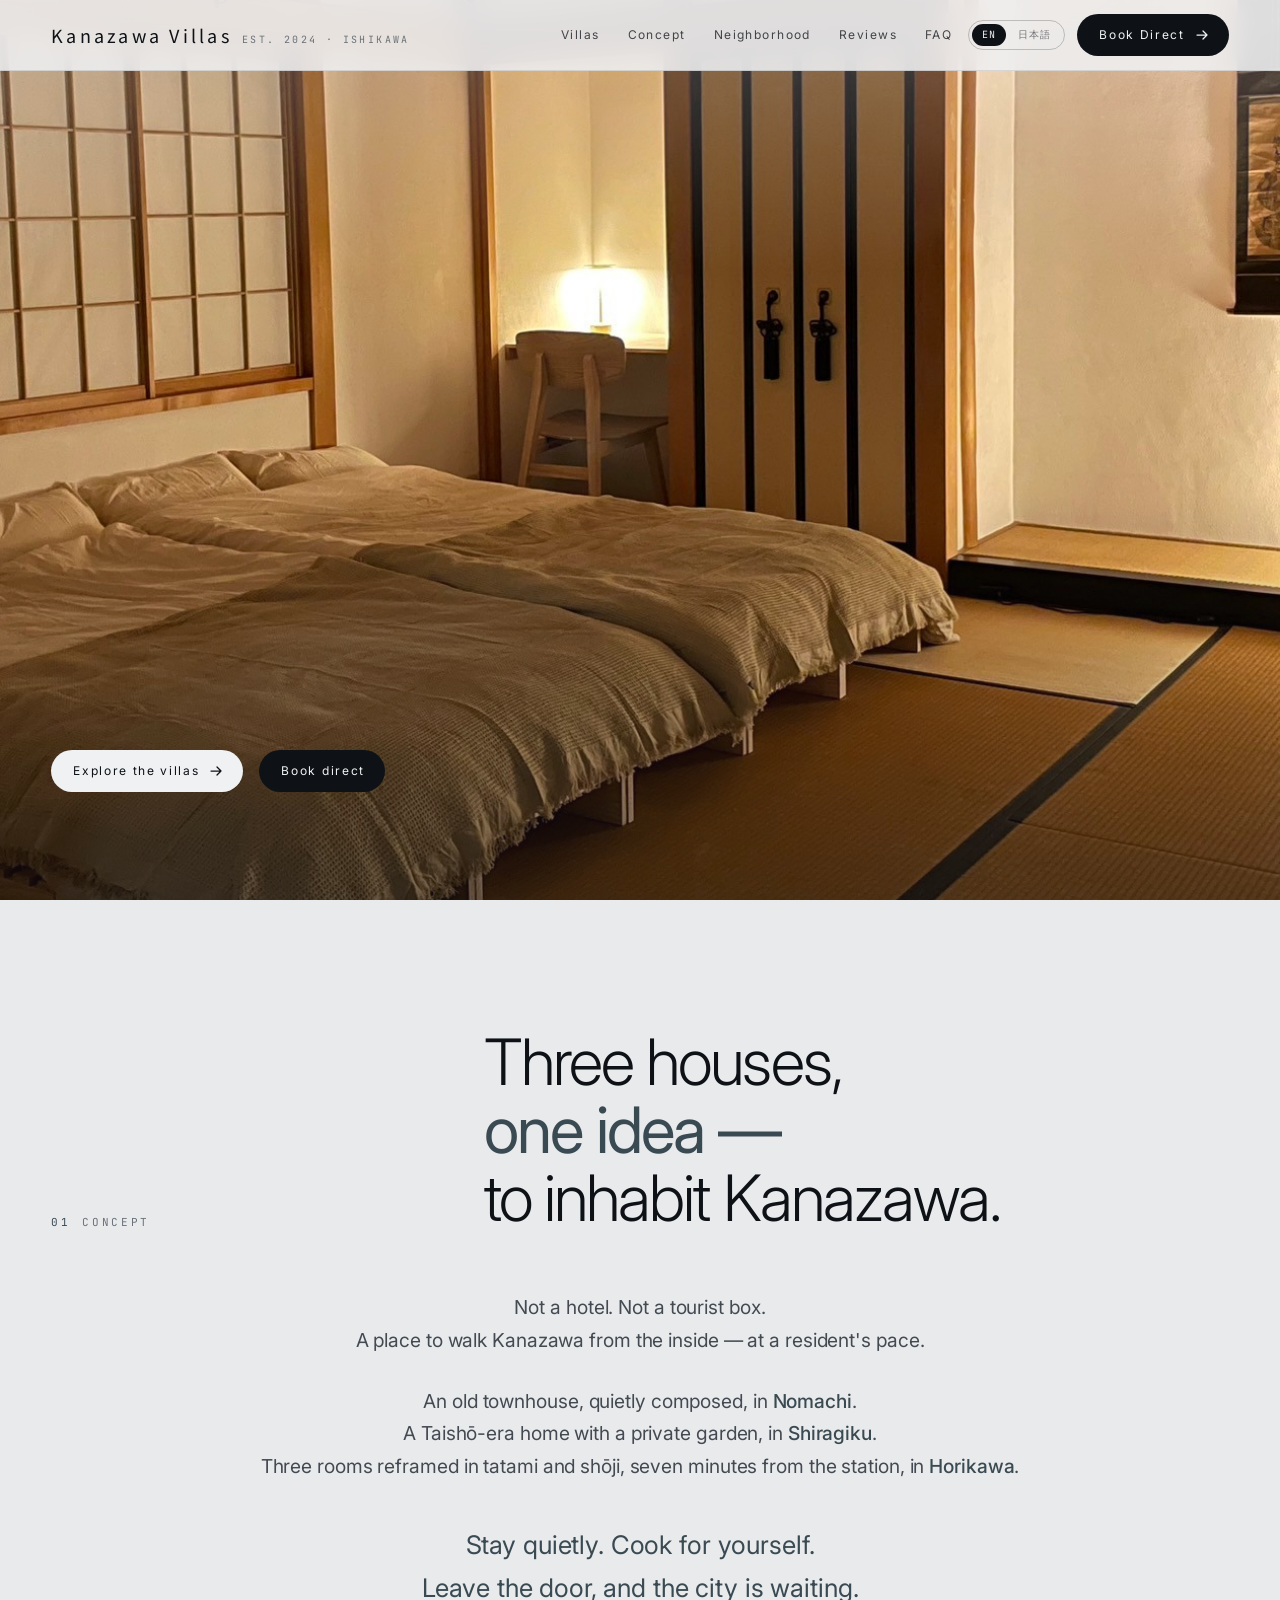
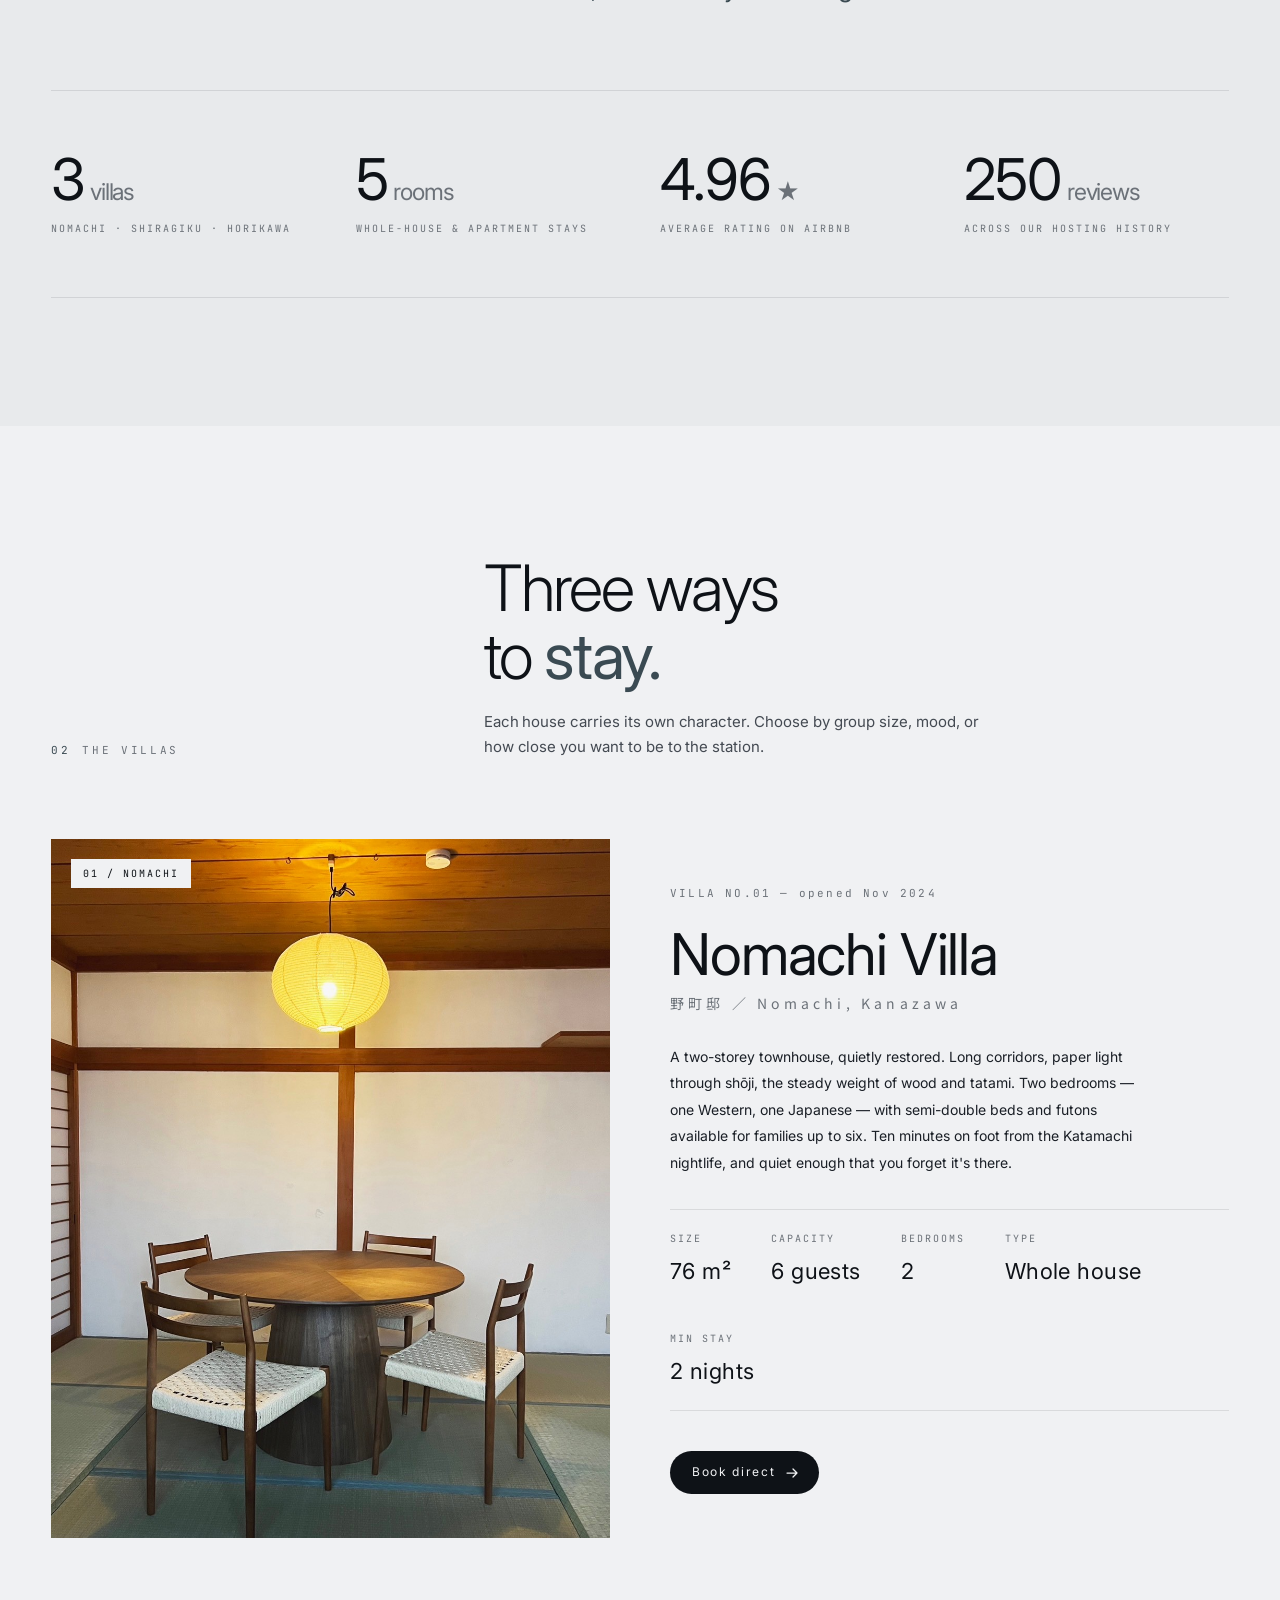
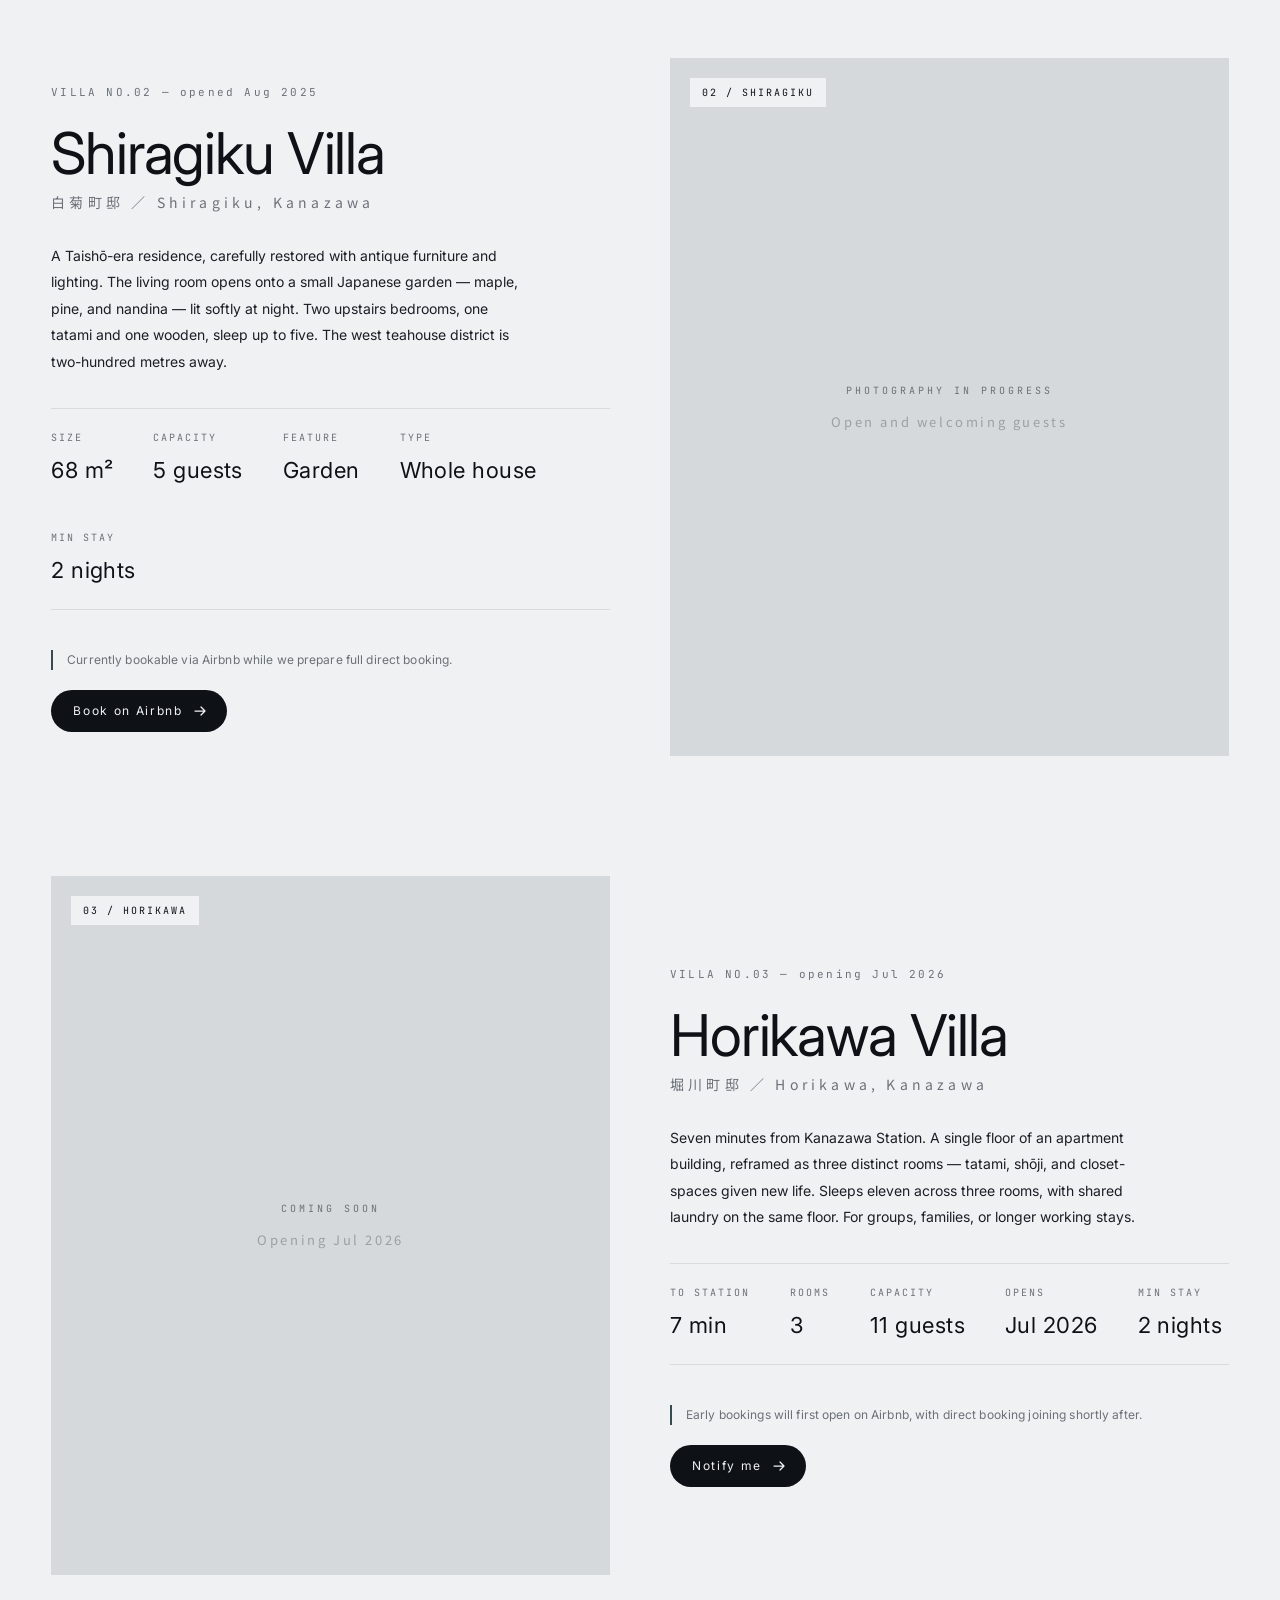
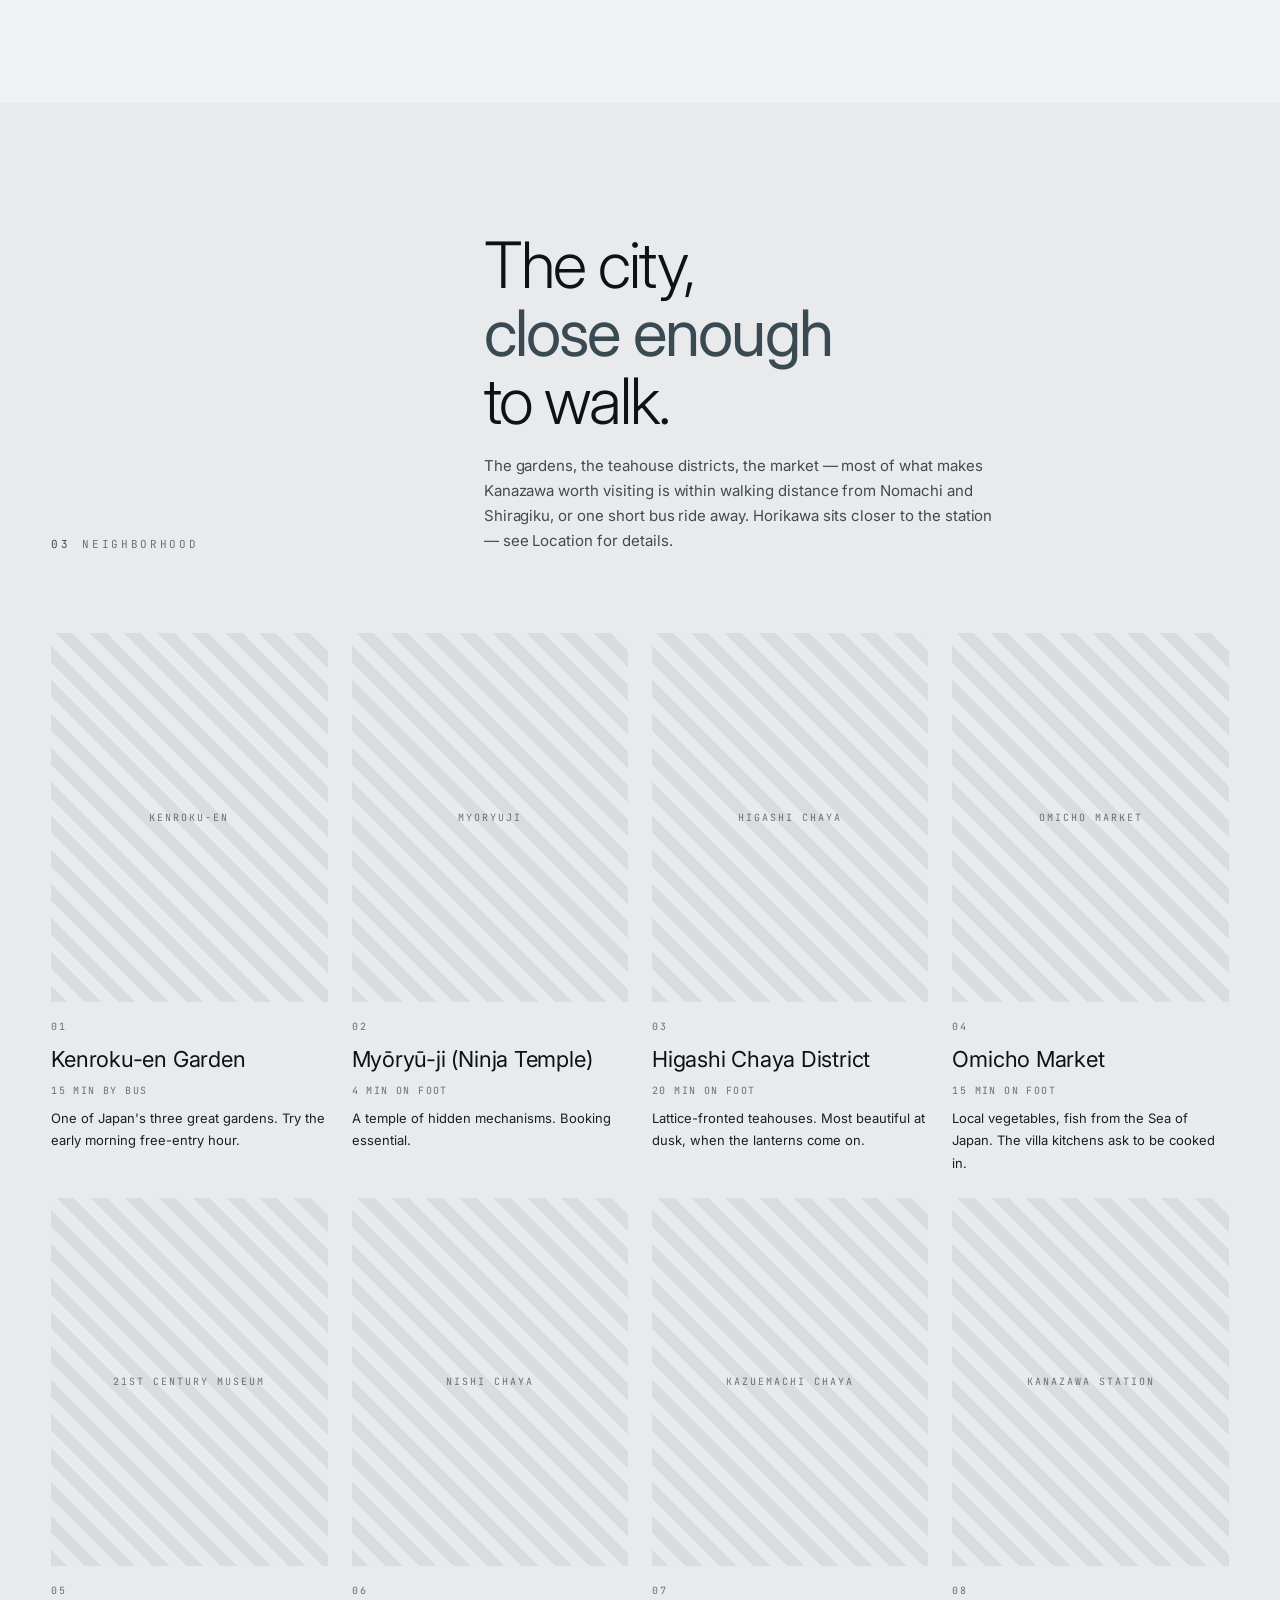
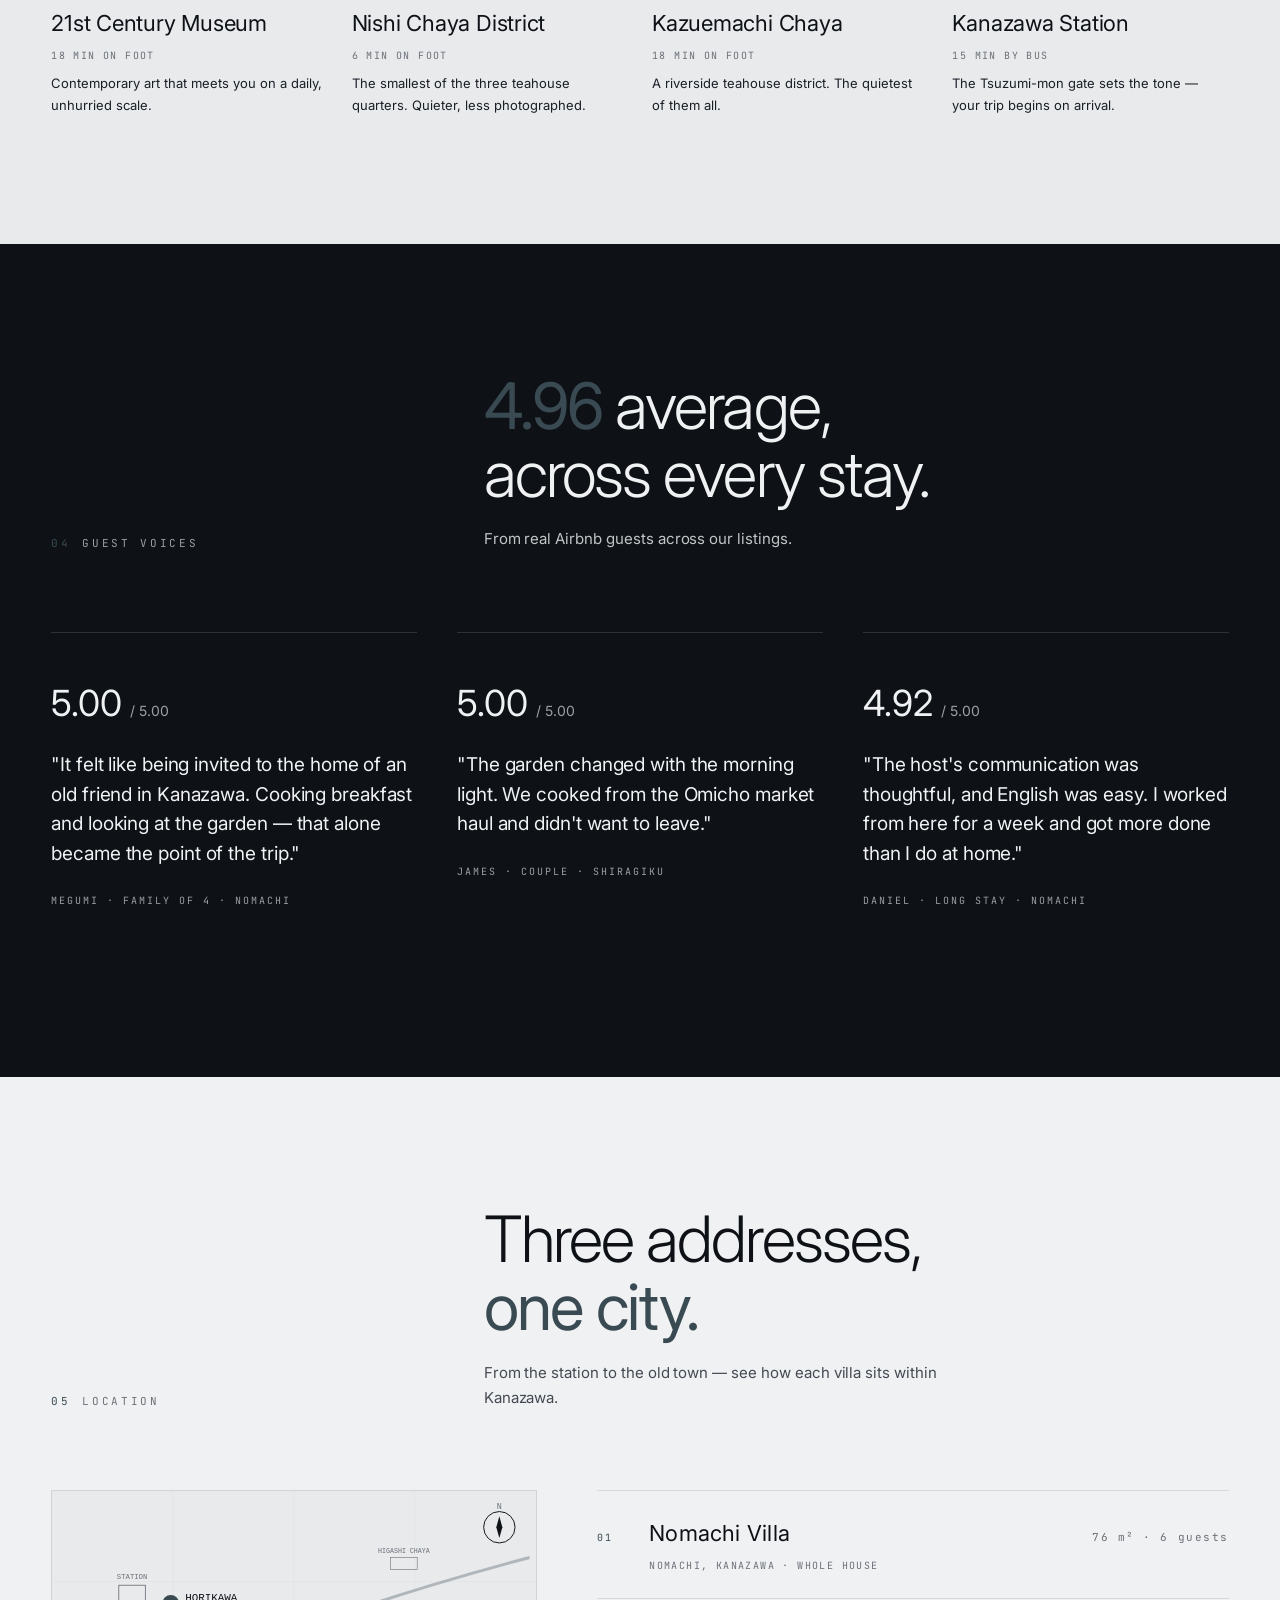
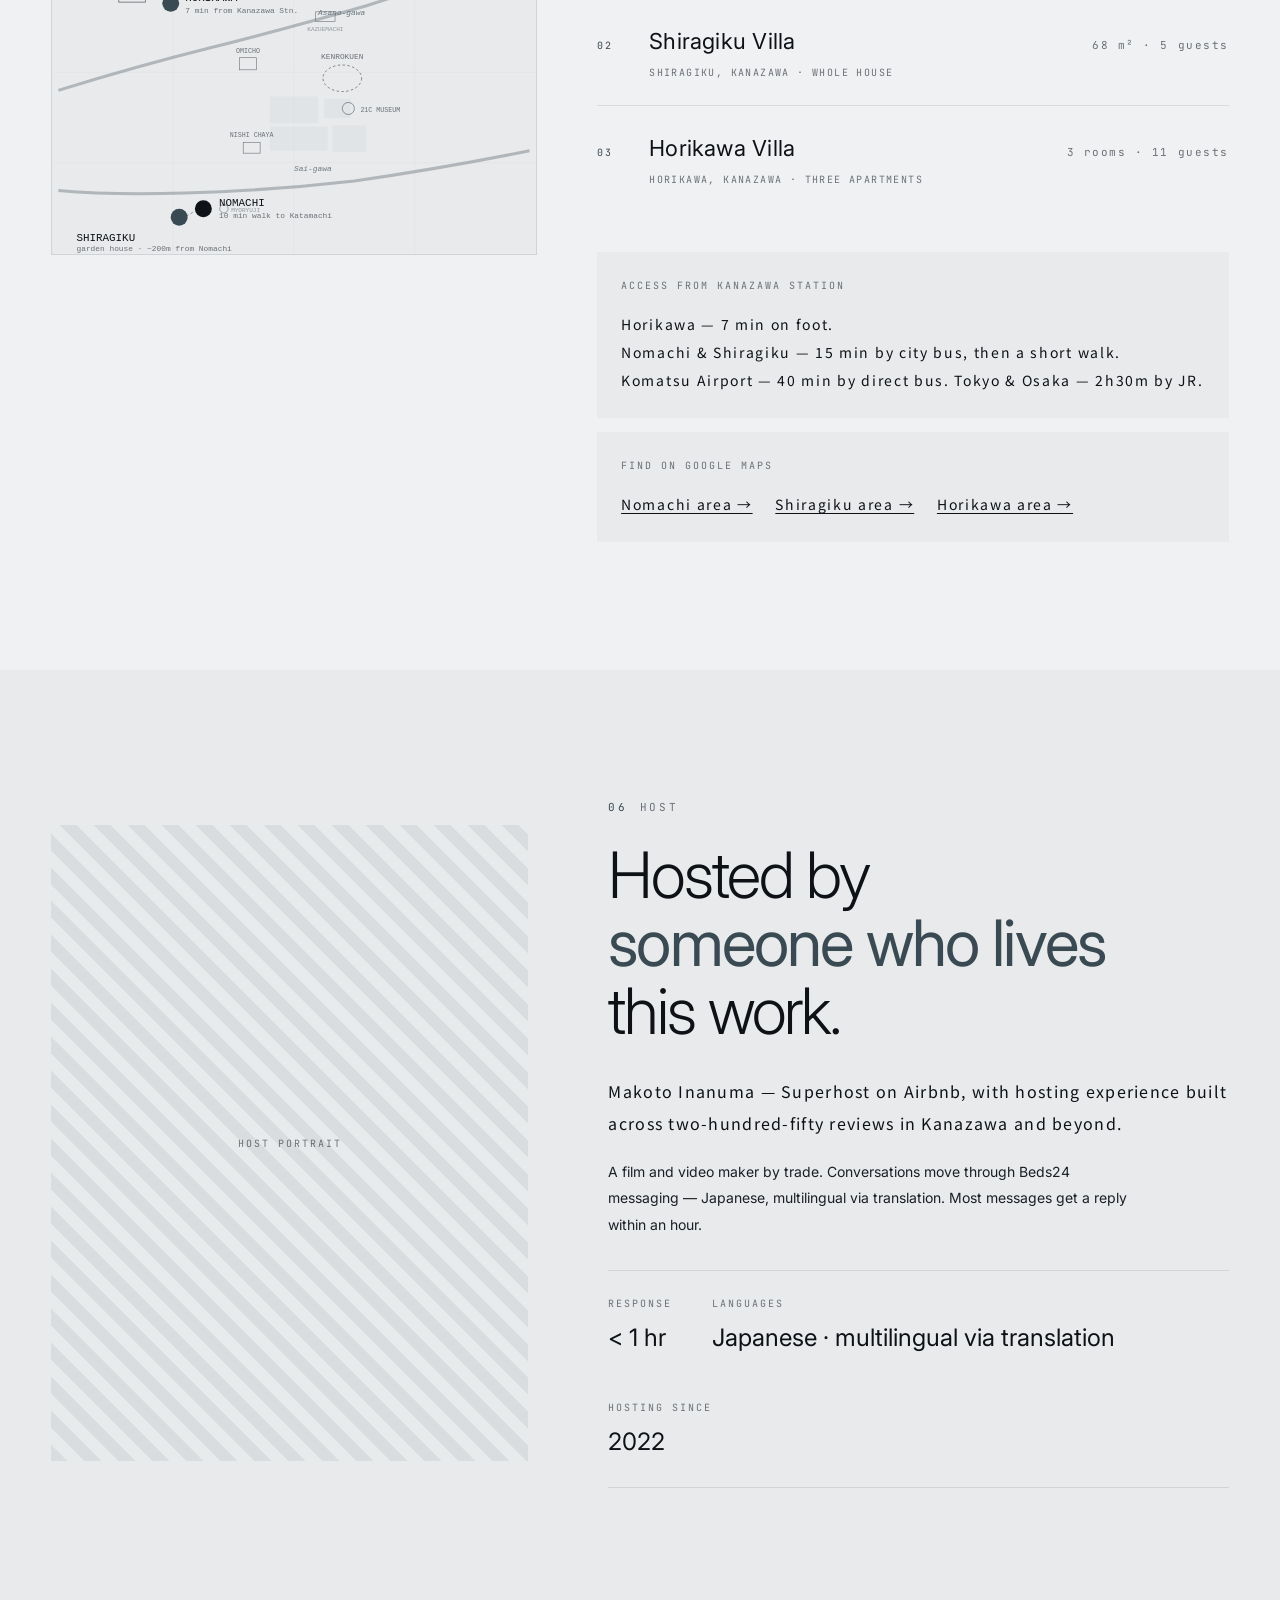
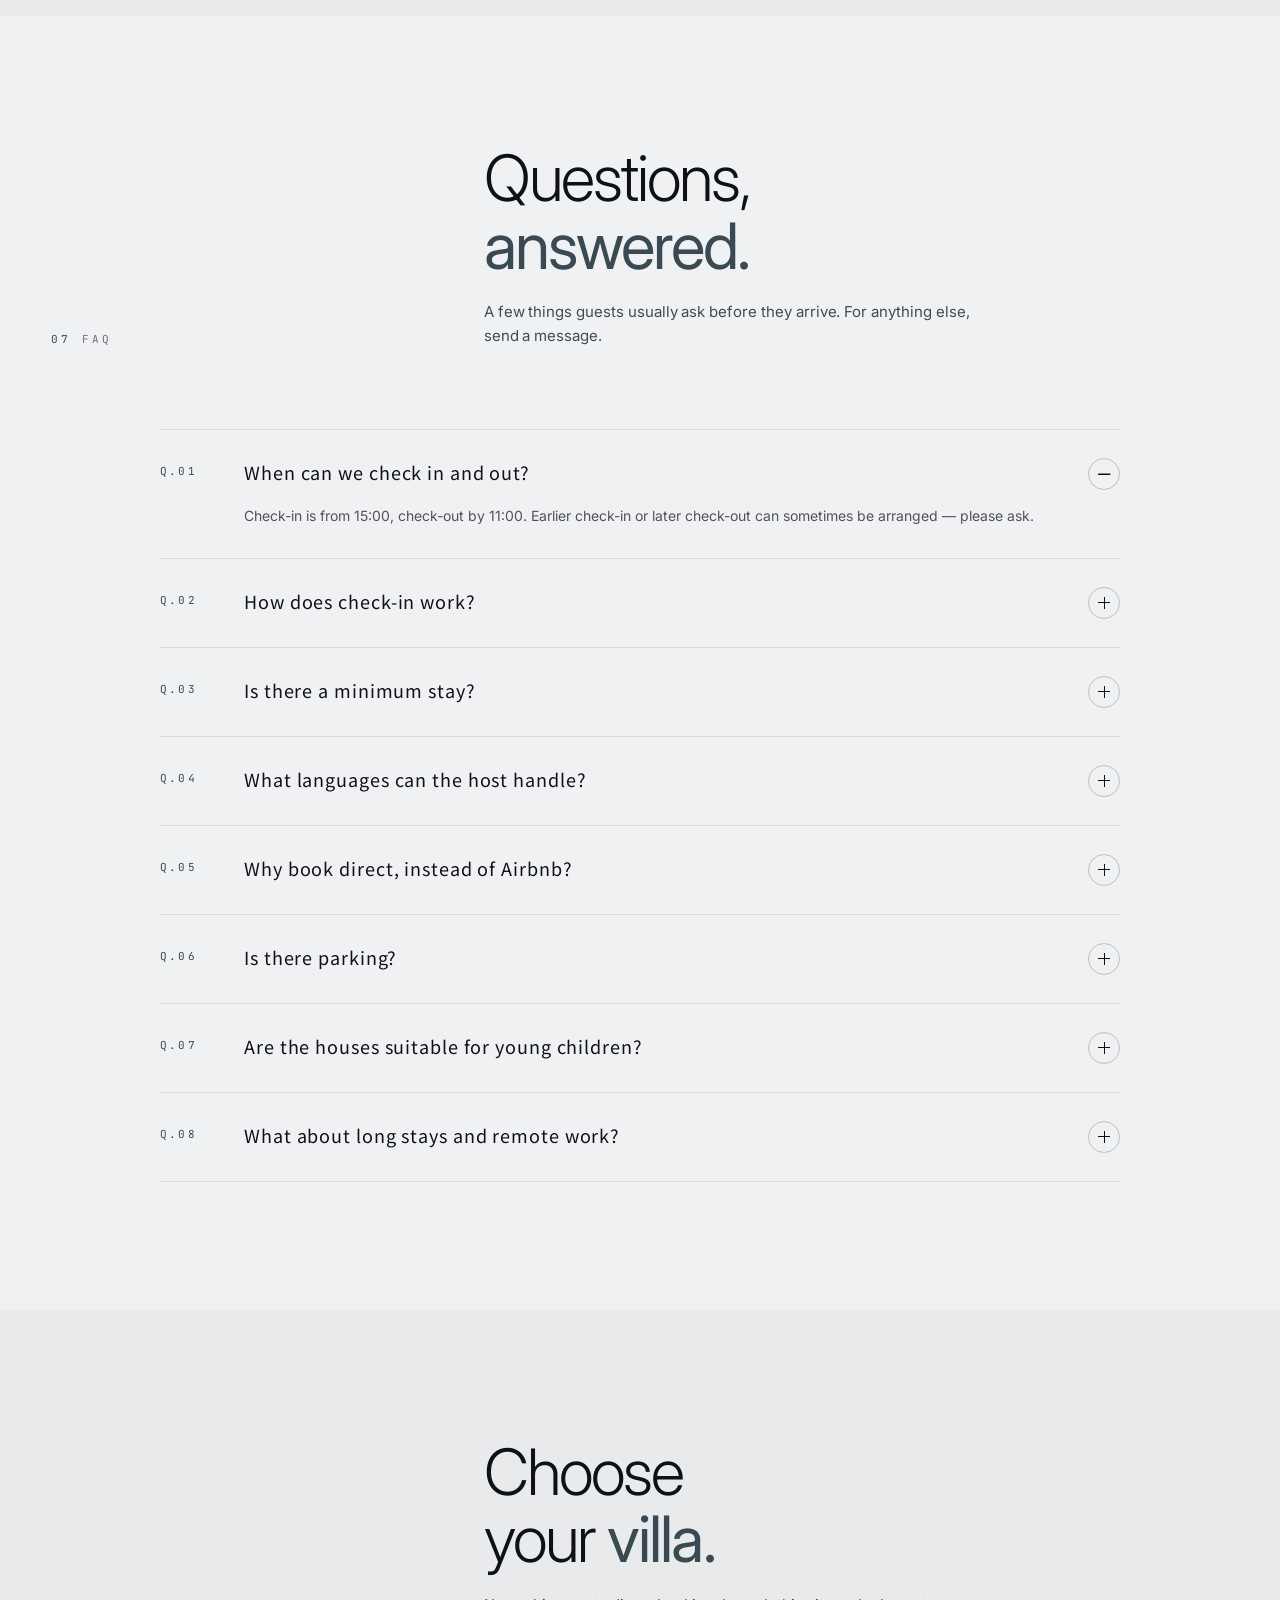
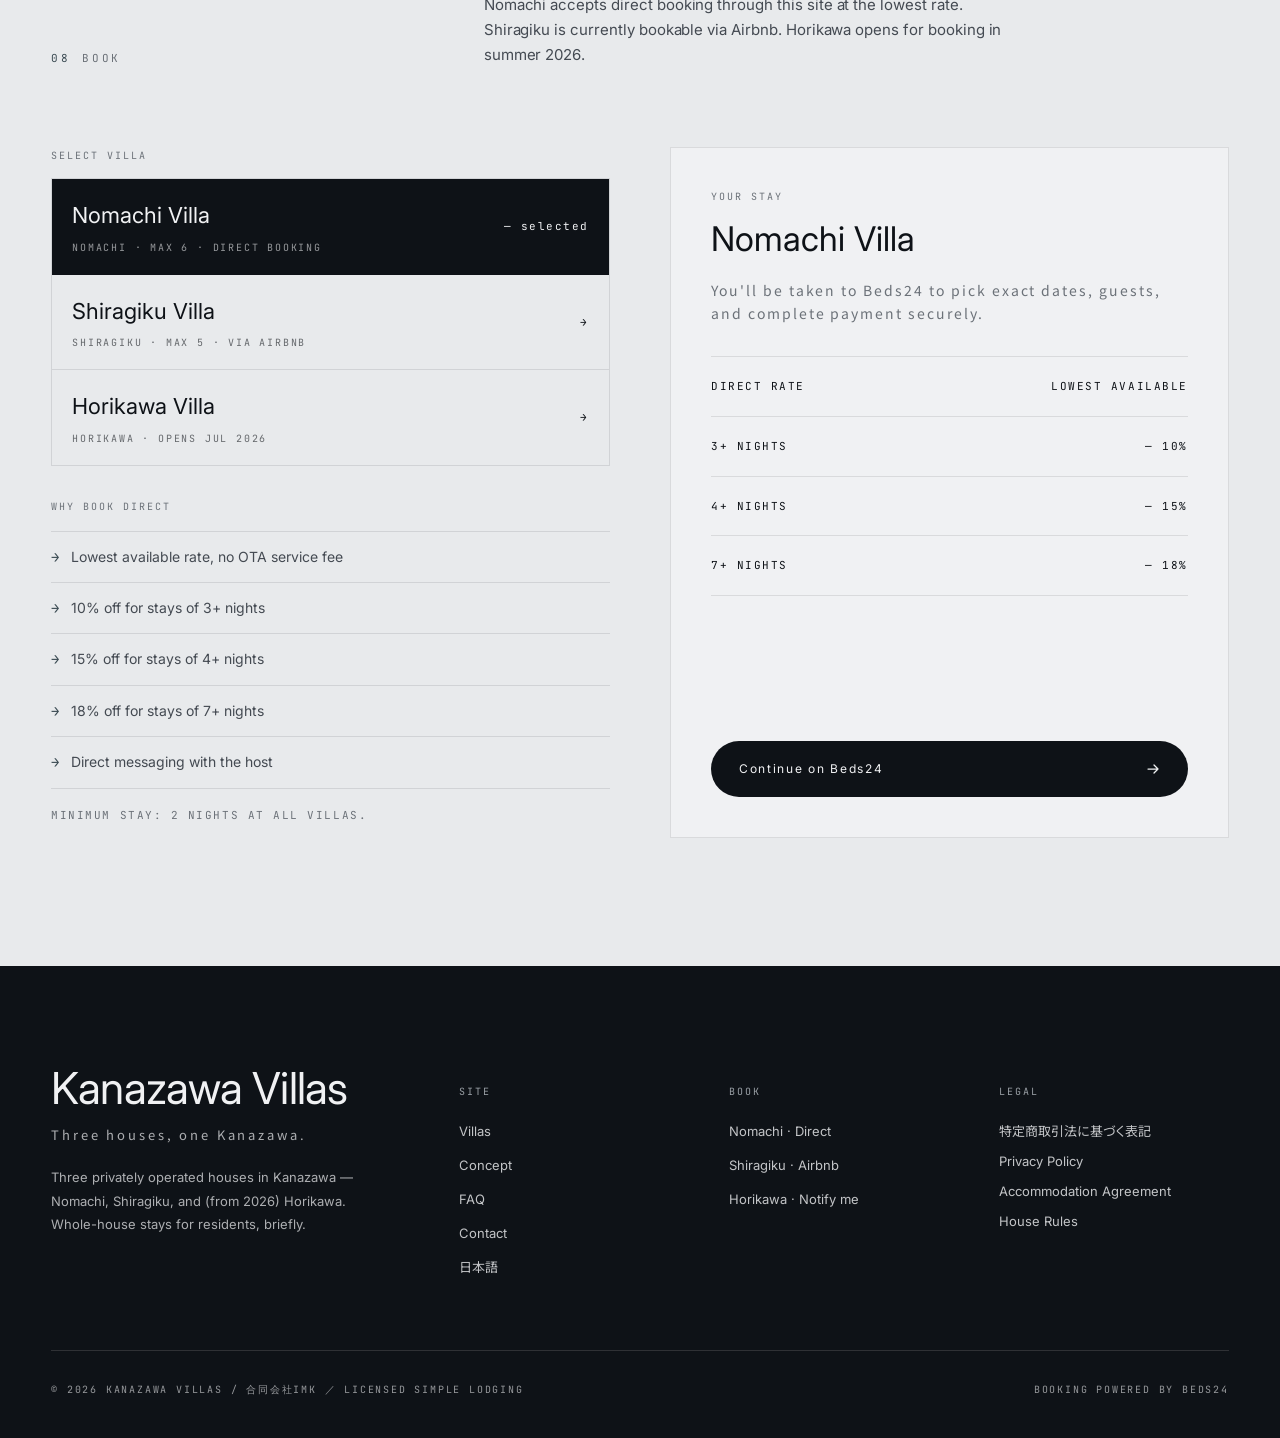
==== commit 61676119: "Add files via upload" ====
--- a/index.html
+++ b/index.html
@@ -2,619 +2,131 @@
 <html lang="en">
 <head>
   <meta charset="utf-8"/>
-  <!-- Google Analytics 4 (gtag.js) -->
-  <script async src="https://www.googletagmanager.com/gtag/js?id=G-66ERFZ5CFB"></script>
-  <script>
-    window.dataLayer = window.dataLayer || [];
-    function gtag(){dataLayer.push(arguments);}
-    gtag('js', new Date());
-    gtag('config', 'G-66ERFZ5CFB', {
-      'anonymize_ip': true
-    });
-  </script>
   <meta name="viewport" content="width=device-width, initial-scale=1"/>
-  <meta name="description" content="Three quietly designed houses in Kanazawa — Nomachi, Shiragiku, Horikawa. Whole-house stays for families and small groups, ten minutes from the old town. Book direct."/>
-  <title>Kanazawa Villas — Three houses, one Kanazawa.</title>
+  <title>Kanazawa Villas — 金沢ヴィラズ</title>
+  <meta name="description" content="Three quietly designed houses in Kanazawa. 金沢の野町・白菊町・堀川町に構える、三棟の一棟貸し。"/>
 
-  <!-- OGP / Twitter -->
-  <meta property="og:title" content="Kanazawa Villas — Three houses, one Kanazawa."/>
-  <meta property="og:description" content="Whole-house stays in Kanazawa, designed for residents — not tourists."/>
+  <!-- Canonical points to /en/ as the default international URL.
+       The hreflang tags below tell crawlers about both language versions. -->
+  <link rel="canonical" href="https://muuukkk.github.io/kanazawa-villas/en/"/>
+  <link rel="alternate" hreflang="en" href="https://muuukkk.github.io/kanazawa-villas/en/"/>
+  <link rel="alternate" hreflang="ja" href="https://muuukkk.github.io/kanazawa-villas/ja/"/>
+  <link rel="alternate" hreflang="x-default" href="https://muuukkk.github.io/kanazawa-villas/en/"/>
+
+  <!-- OGP -->
+  <meta property="og:title" content="Kanazawa Villas — 金沢ヴィラズ"/>
+  <meta property="og:description" content="Three quietly designed houses in Kanazawa."/>
   <meta property="og:type" content="website"/>
   <meta property="og:url" content="https://muuukkk.github.io/kanazawa-villas/"/>
   <meta property="og:image" content="https://muuukkk.github.io/kanazawa-villas/images/nomachi-hero.jpg"/>
-  <meta name="twitter:card" content="summary_large_image"/>
 
-  <!-- Schema.org structured data — helps AI search & SEO -->
-  <script type="application/ld+json">
-  {
-    "@context": "https://schema.org",
-    "@type": "LodgingBusiness",
-    "name": "Kanazawa Villas",
-    "alternateName": "金沢ヴィラズ",
-    "description": "Three privately operated whole-house stays in Kanazawa, Japan.",
-    "url": "https://muuukkk.github.io/kanazawa-villas/",
-    "image": "https://muuukkk.github.io/kanazawa-villas/images/nomachi-hero.jpg",
-    "address": {
-      "@type": "PostalAddress",
-      "addressLocality": "Kanazawa",
-      "addressRegion": "Ishikawa",
-      "addressCountry": "JP"
-    },
-    "aggregateRating": {
-      "@type": "AggregateRating",
-      "ratingValue": "4.96",
-      "reviewCount": "250"
-    }
-  }
+  <!-- Fallback redirect for browsers without JS (e.g., some crawlers).
+       The JS below runs first and decides EN vs JA based on browser language;
+       this <meta refresh> only fires for non-JS clients, defaulting to /en/. -->
+  <meta http-equiv="refresh" content="0;url=./en/"/>
+
+  <script>
+    // Language detection: ja → /ja/, anything else → /en/
+    // Hash fragments (e.g., #villas) are preserved through redirect.
+    (function () {
+      try {
+        var lang = (navigator.language || navigator.userLanguage || 'en').toLowerCase();
+        var target = lang.indexOf('ja') === 0 ? './ja/' : './en/';
+        var hash = window.location.hash || '';
+        window.location.replace(target + hash);
+      } catch (e) {
+        window.location.replace('./en/');
+      }
+    })();
   </script>
 
-  <!-- Fonts -->
-  <link rel="preconnect" href="https://fonts.googleapis.com"/>
-  <link rel="preconnect" href="https://fonts.gstatic.com" crossorigin/>
-  <link href="https://fonts.googleapis.com/css2?family=Cormorant+Garamond:ital,wght@0,300;0,400;0,500;1,300;1,400&amp;family=Shippori+Mincho:wght@400;500;600&amp;family=Noto+Serif+JP:wght@300;400;500&amp;family=Inter:wght@300;400;500&amp;family=Noto+Sans+JP:wght@300;400&amp;family=JetBrains+Mono:wght@400;500&amp;display=swap" rel="stylesheet"/>
-
-  <link rel="stylesheet" href="styles.css">
+  <style>
+    body {
+      margin: 0;
+      font-family: "Inter", "Noto Sans JP", system-ui, sans-serif;
+      background: #f4f1ea;
+      color: #1a1815;
+      display: flex;
+      align-items: center;
+      justify-content: center;
+      min-height: 100vh;
+      padding: 20px;
+    }
+    .holding {
+      text-align: center;
+      max-width: 480px;
+    }
+    .holding h1 {
+      font-family: "Cormorant Garamond", "Shippori Mincho", serif;
+      font-weight: 300;
+      font-size: clamp(28px, 4vw, 44px);
+      letter-spacing: -0.01em;
+      margin: 0 0 16px;
+    }
+    .holding p {
+      font-size: 14px;
+      line-height: 1.8;
+      color: #7a756c;
+      margin: 0 0 28px;
+    }
+    .holding .links {
+      display: flex;
+      gap: 12px;
+      justify-content: center;
+      flex-wrap: wrap;
+    }
+    .holding a {
+      display: inline-flex;
+      align-items: center;
+      gap: 8px;
+      padding: 11px 22px;
+      background: #1a1815;
+      color: #f4f1ea;
+      text-decoration: none;
+      border-radius: 999px;
+      font-size: 12px;
+      letter-spacing: 0.14em;
+      transition: opacity 0.2s;
+    }
+    .holding a:hover { opacity: 0.85; }
+    .holding a.ghost {
+      background: transparent;
+      color: #1a1815;
+      border: 1px solid #1a1815;
+    }
+  </style>
 </head>
-
 <body>
 
-<!-- ============================================================
-     HEADER
-     ============================================================ -->
-<header class="site-header">
-  <a href="./" class="brand">
-    <span class="brand-mark">Kanazawa Villas</span>
-    <span class="brand-sub">Est. 2024 · Ishikawa</span>
-  </a>
+<!-- Visible only if both JS and meta-refresh fail (extremely rare).
+     Provides manual links so the user is never stranded. -->
+<div class="holding">
+  <h1>Kanazawa Villas — 金沢ヴィラズ</h1>
+  <p>
+    Three quietly designed houses in Kanazawa.<br/>
+    金沢に三棟、一棟貸しの宿。
+  </p>
+  <div class="links">
+    <a href="./en/">English →</a>
+    <a href="./ja/" class="ghost">日本語 →</a>
+  </div>
+</div>
 
-  <div class="header-drawer" data-component="header-drawer">
-    <nav class="site-nav">
-      <a href="#villas">Villas</a>
-      <a href="#concept">Concept</a>
-      <a href="#neighborhood">Neighborhood</a>
-      <a href="#reviews">Reviews</a>
-      <a href="#faq">FAQ</a>
-    </nav>
-  </div>
-
-  <div class="header-cta">
-    <a href="https://beds24.com/booking2.php?propid=261406" target="_blank" rel="noopener" class="btn-book">
-      <span class="btn-label-full">Book Direct</span>
-      <span class="btn-label-short">Book</span>
-      <span class="arrow">
-        <svg viewBox="0 0 14 14" fill="none"><path d="M2 7h10M8 3l4 4-4 4" stroke="currentColor" stroke-width="1.25" stroke-linecap="round" stroke-linejoin="round"/></svg>
-      </span>
-    </a>
-    <button class="menu-toggle" data-component="menu-toggle" aria-label="Menu" aria-expanded="false">
-      <span></span><span></span>
-    </button>
-  </div>
-</header>
-
-<!-- ============================================================
-     HERO
-     ============================================================ -->
-<section class="hero">
-  <div class="hero-media">
-    <img src="images/nomachi-hero.jpg" alt="Tatami bedroom interior, Nomachi Villa"/>
-  </div>
-  <div class="hero-inner">
-    <h1 class="visually-hidden">Kanazawa Villas — Three houses, one Kanazawa.</h1>
-    <div class="hero-actions">
-      <a href="#villas" class="btn-book">
-        <span>Explore the villas</span>
-        <span class="arrow"><svg viewBox="0 0 14 14" fill="none"><path d="M2 7h10M8 3l4 4-4 4" stroke="currentColor" stroke-width="1.25" stroke-linecap="round" stroke-linejoin="round"/></svg></span>
-      </a>
-      <a href="https://beds24.com/booking2.php?propid=261406" target="_blank" rel="noopener" class="btn-book hero-secondary">Book direct</a>
-    </div>
-  </div>
-</section>
-
-<!-- ============================================================
-     CONCEPT
-     ============================================================ -->
-<section id="concept" class="section concept">
-  <div class="section-head concept-head">
-    <div><div class="section-label"><span class="num">01</span>Concept</div></div>
-    <div>
-      <h2 class="section-title display">Three houses,<br/><em>one idea —</em><br/>to inhabit Kanazawa.</h2>
-    </div>
-  </div>
-  <div class="concept-body">
-    <p>Not a hotel. Not a tourist box.<br/>A place to walk Kanazawa from the inside — at a resident's pace.</p>
-    <p>An old townhouse, quietly composed, in <em class="serif-italic">Nomachi</em>.<br/>A Taishō-era home with a private garden, in <em class="serif-italic">Shiragiku</em>.<br/>Three rooms reframed in tatami and shōji, seven minutes from the station, in <em class="serif-italic">Horikawa</em>.</p>
-    <p class="en">Stay quietly. Cook for yourself.<br/>Leave the door, and the city is waiting.</p>
-  </div>
-  <div class="stats">
-    <div class="stat"><div class="num">3<span class="unit">villas</span></div><div class="label">Nomachi · Shiragiku · Horikawa</div></div>
-    <div class="stat"><div class="num">5<span class="unit">rooms</span></div><div class="label">Whole-house &amp; apartment stays</div></div>
-    <div class="stat"><div class="num">4.96<span class="unit">★</span></div><div class="label">Average rating on Airbnb</div></div>
-    <div class="stat"><div class="num">250<span class="unit">reviews</span></div><div class="label">Across our hosting history</div></div>
-  </div>
-</section>
-
-<!-- ============================================================
-     VILLAS
-     ============================================================ -->
-<section id="villas" class="section">
-  <div class="section-head">
-    <div><div class="section-label"><span class="num">02</span>The villas</div></div>
-    <div>
-      <h2 class="section-title display">Three ways<br/>to <em>stay.</em></h2>
-      <p class="section-lede">Each house carries its own character. Choose by group size, mood, or how close you want to be to the station.</p>
-    </div>
-  </div>
-
-  <div class="villa-list">
-
-    <!-- Villa 01: Nomachi -->
-    <article class="villa-card">
-      <div class="media">
-        <div class="tag">01 / Nomachi</div>
-        <img src="images/nomachi-01.jpg" alt="Nomachi Villa interior"/>
-      </div>
-      <div class="info">
-        <div class="idx">VILLA NO.01 — opened Nov 2024</div>
-        <h3>Nomachi Villa</h3>
-        <div class="jp-name">野町邸 ／ Nomachi, Kanazawa</div>
-        <div class="desc">A two-storey townhouse, quietly restored. Long corridors, paper light through shōji, the steady weight of wood and tatami. Two bedrooms — one Western, one Japanese — with semi-double beds and futons available for families up to six. Ten minutes on foot from the Katamachi nightlife, and quiet enough that you forget it's there.</div>
-        <div class="specs">
-          <div><span>Size</span><strong>76 m²</strong></div>
-          <div><span>Capacity</span><strong>6 guests</strong></div>
-          <div><span>Bedrooms</span><strong>2</strong></div>
-          <div><span>Type</span><strong>Whole house</strong></div>
-          <div><span>Min stay</span><strong>2 nights</strong></div>
-        </div>
-        <div class="actions">
-          <a href="https://beds24.com/booking2.php?propid=261406" target="_blank" rel="noopener" class="btn-book"><span>Book direct</span>
-            <span class="arrow"><svg viewBox="0 0 14 14" fill="none"><path d="M2 7h10M8 3l4 4-4 4" stroke="currentColor" stroke-width="1.25" stroke-linecap="round" stroke-linejoin="round"/></svg></span>
-          </a>
-        </div>
-      </div>
-    </article>
-
-    <!-- Villa 02: Shiragiku -->
-    <article class="villa-card reverse">
-      <div class="media">
-        <div class="tag">02 / Shiragiku</div>
-        <div class="coming-soon">
-          <div class="label">Photography in progress</div>
-          <div class="date">Open and welcoming guests</div>
-        </div>
-      </div>
-      <div class="info">
-        <div class="idx">VILLA NO.02 — opened Aug 2025</div>
-        <h3>Shiragiku Villa</h3>
-        <div class="jp-name">白菊町邸 ／ Shiragiku, Kanazawa</div>
-        <div class="desc">A Taishō-era residence, carefully restored with antique furniture and lighting. The living room opens onto a small Japanese garden — maple, pine, and nandina — lit softly at night. Two upstairs bedrooms, one tatami and one wooden, sleep up to five. The west teahouse district is two-hundred metres away.</div>
-        <div class="specs">
-          <div><span>Size</span><strong>68 m²</strong></div>
-          <div><span>Capacity</span><strong>5 guests</strong></div>
-          <div><span>Feature</span><strong>Garden</strong></div>
-          <div><span>Type</span><strong>Whole house</strong></div>
-          <div><span>Min stay</span><strong>2 nights</strong></div>
-        </div>
-        <p class="booking-note">Currently bookable via Airbnb while we prepare full direct booking.</p>
-        <div class="actions">
-          <a href="https://airbnb.jp/h/shiragiku-villa" target="_blank" rel="noopener" class="btn-book" data-villa="shiragiku"><span>Book on Airbnb</span>
-            <span class="arrow"><svg viewBox="0 0 14 14" fill="none"><path d="M2 7h10M8 3l4 4-4 4" stroke="currentColor" stroke-width="1.25" stroke-linecap="round" stroke-linejoin="round"/></svg></span>
-          </a>
-        </div>
-      </div>
-    </article>
-
-    <!-- Villa 03: Horikawa -->
-    <article class="villa-card">
-      <div class="media">
-        <div class="tag">03 / Horikawa</div>
-        <div class="coming-soon">
-          <div class="label">Coming soon</div>
-          <div class="date">Opening Jul 2026</div>
-        </div>
-      </div>
-      <div class="info">
-        <div class="idx">VILLA NO.03 — opening Jul 2026</div>
-        <h3>Horikawa Villa</h3>
-        <div class="jp-name">堀川町邸 ／ Horikawa, Kanazawa</div>
-        <div class="desc">Seven minutes from Kanazawa Station. A single floor of an apartment building, reframed as three distinct rooms — tatami, shōji, and closet-spaces given new life. Sleeps eleven across three rooms, with shared laundry on the same floor. For groups, families, or longer working stays.</div>
-        <div class="specs">
-          <div><span>To station</span><strong>7 min</strong></div>
-          <div><span>Rooms</span><strong>3</strong></div>
-          <div><span>Capacity</span><strong>11 guests</strong></div>
-          <div><span>Opens</span><strong>Jul 2026</strong></div>
-          <div><span>Min stay</span><strong>2 nights</strong></div>
-        </div>
-        <p class="booking-note">Early bookings will first open on Airbnb, with direct booking joining shortly after.</p>
-        <div class="actions">
-          <a href="contact.html?topic=horikawa" class="btn-book" data-villa="horikawa"><span>Notify me</span>
-            <span class="arrow"><svg viewBox="0 0 14 14" fill="none"><path d="M2 7h10M8 3l4 4-4 4" stroke="currentColor" stroke-width="1.25" stroke-linecap="round" stroke-linejoin="round"/></svg></span>
-          </a>
-        </div>
-      </div>
-    </article>
-
-  </div>
-</section>
-
-<!-- ============================================================
-     NEIGHBORHOOD
-     ============================================================ -->
-<section id="neighborhood" class="section" style="background:var(--paper-warm);">
-  <div class="section-head">
-    <div><div class="section-label"><span class="num">03</span>Neighborhood</div></div>
-    <div>
-      <h2 class="section-title display">The city,<br/><em>close enough</em><br/>to walk.</h2>
-      <p class="section-lede">The gardens, the teahouse districts, the market — most of what makes Kanazawa worth visiting is within walking distance from Nomachi and Shiragiku, or one short bus ride away. Horikawa sits closer to the station — see Location for details.</p>
-    </div>
-  </div>
-  <div class="neighborhood" data-component="nbh-scroller">
-    <div class="nbh-card"><div class="media"><div class="ph" data-label="Kenroku-en"></div></div><div class="num">01</div><h4>Kenroku-en Garden</h4><div class="sub">15 min by bus</div><p class="desc">One of Japan's three great gardens. Try the early morning free-entry hour.</p></div>
-    <div class="nbh-card"><div class="media"><div class="ph" data-label="Myoryuji"></div></div><div class="num">02</div><h4>Myōryū-ji (Ninja Temple)</h4><div class="sub">4 min on foot</div><p class="desc">A temple of hidden mechanisms. Booking essential.</p></div>
-    <div class="nbh-card"><div class="media"><div class="ph" data-label="Higashi Chaya"></div></div><div class="num">03</div><h4>Higashi Chaya District</h4><div class="sub">20 min on foot</div><p class="desc">Lattice-fronted teahouses. Most beautiful at dusk, when the lanterns come on.</p></div>
-    <div class="nbh-card"><div class="media"><div class="ph" data-label="Omicho Market"></div></div><div class="num">04</div><h4>Omicho Market</h4><div class="sub">15 min on foot</div><p class="desc">Local vegetables, fish from the Sea of Japan. The villa kitchens ask to be cooked in.</p></div>
-    <div class="nbh-card"><div class="media"><div class="ph" data-label="21st Century Museum"></div></div><div class="num">05</div><h4>21st Century Museum</h4><div class="sub">18 min on foot</div><p class="desc">Contemporary art that meets you on a daily, unhurried scale.</p></div>
-    <div class="nbh-card"><div class="media"><div class="ph" data-label="Nishi Chaya"></div></div><div class="num">06</div><h4>Nishi Chaya District</h4><div class="sub">6 min on foot</div><p class="desc">The smallest of the three teahouse quarters. Quieter, less photographed.</p></div>
-    <div class="nbh-card"><div class="media"><div class="ph" data-label="Kazuemachi Chaya"></div></div><div class="num">07</div><h4>Kazuemachi Chaya</h4><div class="sub">18 min on foot</div><p class="desc">A riverside teahouse district. The quietest of them all.</p></div>
-    <div class="nbh-card"><div class="media"><div class="ph" data-label="Kanazawa Station"></div></div><div class="num">08</div><h4>Kanazawa Station</h4><div class="sub">15 min by bus</div><p class="desc">The Tsuzumi-mon gate sets the tone — your trip begins on arrival.</p></div>
-  </div>
-</section>
-
-<!-- ============================================================
-     REVIEWS
-     ============================================================ -->
-<section id="reviews" class="section reviews">
-  <div class="section-head">
-    <div><div class="section-label"><span class="num">04</span>Guest voices</div></div>
-    <div>
-      <h2 class="section-title display"><em>4.96</em> average,<br/>across every stay.</h2>
-      <p class="section-lede">From real Airbnb guests across our listings.</p>
-    </div>
-  </div>
-  <div class="review-grid">
-    <div class="review">
-      <div class="rating">5.00<em>/ 5.00</em></div>
-      <blockquote>"It felt like being invited to the home of an old friend in Kanazawa. Cooking breakfast and looking at the garden — that alone became the point of the trip."</blockquote>
-      <div class="who">MEGUMI · FAMILY OF 4 · NOMACHI</div>
-    </div>
-    <div class="review">
-      <div class="rating">5.00<em>/ 5.00</em></div>
-      <blockquote>"The garden changed with the morning light. We cooked from the Omicho market haul and didn't want to leave."</blockquote>
-      <div class="who">JAMES · COUPLE · SHIRAGIKU</div>
-    </div>
-    <div class="review">
-      <div class="rating">4.92<em>/ 5.00</em></div>
-      <blockquote>"The host's communication was thoughtful, and English was easy. I worked from here for a week and got more done than I do at home."</blockquote>
-      <div class="who">DANIEL · LONG STAY · NOMACHI</div>
-    </div>
-  </div>
-</section>
-
-<!-- ============================================================
-     LOCATION
-     ============================================================ -->
-<section id="location" class="section">
-  <div class="section-head">
-    <div><div class="section-label"><span class="num">05</span>Location</div></div>
-    <div>
-      <h2 class="section-title display">Three addresses,<br/><em>one city.</em></h2>
-      <p class="section-lede">From the station to the old town — see how each villa sits within Kanazawa.</p>
-    </div>
-  </div>
-  <div class="location-grid">
-    <div class="map-wrap">
-      <svg class="map-svg" viewBox="0 0 400 300" preserveAspectRatio="xMidYMid meet" aria-label="Map of Kanazawa villas and landmarks">
-        <!-- Background -->
-        <rect width="400" height="300" fill="var(--paper-warm)"/>
-
-        <!-- Two rivers: Asano-gawa (north) and Sai-gawa (south).
-             Both flow from south-east to north-west. -->
-        <!-- Asano-gawa: upper third of the map -->
-        <path d="M 395 55 Q 320 75 260 95 Q 190 115 130 130 Q 70 145 5 165" stroke="var(--accent-cool)" stroke-width="2.5" fill="none" opacity="0.32"/>
-        <text x="220" y="103" font-family="monospace" font-size="6.5" fill="var(--accent-cool)" opacity="0.7" font-style="italic">Asano-gawa</text>
-
-        <!-- Sai-gawa: lower third of the map -->
-        <path d="M 395 215 Q 320 230 250 240 Q 180 248 110 250 Q 50 252 5 248" stroke="var(--accent-cool)" stroke-width="2.5" fill="none" opacity="0.32"/>
-        <text x="200" y="232" font-family="monospace" font-size="6.5" fill="var(--accent-cool)" opacity="0.7" font-style="italic">Sai-gawa</text>
-
-        <!-- Subtle grid suggesting blocks -->
-        <g stroke="var(--line)" stroke-width="0.5" fill="none" opacity="0.4">
-          <path d="M 0 75 L 400 75"/>
-          <path d="M 0 150 L 400 150"/>
-          <path d="M 0 225 L 400 225"/>
-          <path d="M 100 0 L 100 300"/>
-          <path d="M 200 0 L 200 300"/>
-          <path d="M 300 0 L 300 300"/>
-        </g>
-
-        <!-- Subtle building blocks (downtown / Korinbo / Katamachi) -->
-        <g fill="var(--paper-deep)" opacity="0.35">
-          <rect x="180" y="170" width="40" height="22"/>
-          <rect x="225" y="172" width="22" height="16"/>
-          <rect x="180" y="195" width="48" height="20"/>
-          <rect x="232" y="194" width="28" height="22"/>
-        </g>
-
-        <!-- ─── LANDMARKS (small grey markers) ─── -->
-
-        <!-- Kanazawa Station: north-west area -->
-        <g>
-          <rect x="55" y="78" width="22" height="14" fill="none" stroke="var(--muted)" stroke-width="0.7"/>
-          <text x="66" y="73" text-anchor="middle" font-family="monospace" font-size="6" fill="var(--muted)">STATION</text>
-        </g>
-
-        <!-- Omicho Market: between station and Kenrokuen, central north -->
-        <g>
-          <rect x="155" y="138" width="14" height="10" fill="none" stroke="var(--muted)" stroke-width="0.5"/>
-          <text x="162" y="134" text-anchor="middle" font-family="monospace" font-size="5.5" fill="var(--muted)">OMICHO</text>
-        </g>
-
-        <!-- Kenroku-en: central, just east of downtown -->
-        <g>
-          <ellipse cx="240" cy="155" rx="16" ry="11" fill="none" stroke="var(--muted)" stroke-width="0.7" stroke-dasharray="2 2"/>
-          <text x="240" y="139" text-anchor="middle" font-family="monospace" font-size="6.5" fill="var(--muted)">KENROKUEN</text>
-        </g>
-
-        <!-- 21st Century Museum: just south of Kenrokuen -->
-        <g>
-          <circle cx="245" cy="180" r="5" fill="none" stroke="var(--muted)" stroke-width="0.6"/>
-          <text x="255" y="183" font-family="monospace" font-size="5.5" fill="var(--muted)">21C MUSEUM</text>
-        </g>
-
-        <!-- Higashi Chaya: north-east, NORTH of Asano-gawa -->
-        <g>
-          <rect x="280" y="55" width="22" height="10" fill="none" stroke="var(--muted)" stroke-width="0.5"/>
-          <text x="291" y="51" text-anchor="middle" font-family="monospace" font-size="5.5" fill="var(--muted)">HIGASHI CHAYA</text>
-        </g>
-
-        <!-- Kazuemachi Chaya: along Asano-gawa, between station and Higashi -->
-        <g>
-          <rect x="218" y="100" width="16" height="8" fill="none" stroke="var(--muted)" stroke-width="0.5"/>
-          <text x="226" y="116" text-anchor="middle" font-family="monospace" font-size="5" fill="var(--muted)" opacity="0.7">KAZUEMACHI</text>
-        </g>
-
-        <!-- Nishi Chaya: south, just NORTH of Sai-gawa, near Nomachi/Shiragiku -->
-        <g>
-          <rect x="158" y="208" width="14" height="9" fill="none" stroke="var(--muted)" stroke-width="0.5"/>
-          <text x="165" y="204" text-anchor="middle" font-family="monospace" font-size="5.5" fill="var(--muted)">NISHI CHAYA</text>
-        </g>
-
-        <!-- Myoryuji (Ninja temple): just south of Sai-gawa -->
-        <g>
-          <circle cx="142" cy="263" r="3.5" fill="none" stroke="var(--muted)" stroke-width="0.5"/>
-          <text x="148" y="266" font-family="monospace" font-size="5" fill="var(--muted)" opacity="0.7">MYORYUJI</text>
-        </g>
-
-        <!-- ─── VILLA MARKERS (filled, prominent) ─── -->
-
-        <!-- Horikawa-machi 9-6: just east of Kanazawa Station, ~7 min walk -->
-        <g>
-          <circle cx="98" cy="93" r="7" fill="var(--accent)"/>
-          <text x="110" y="91" font-family="monospace" font-size="9" fill="var(--ink)" font-weight="500">HORIKAWA</text>
-          <text x="110" y="101" font-family="monospace" font-size="6.5" fill="var(--muted)">7 min from Kanazawa Stn.</text>
-        </g>
-
-        <!-- Nomachi 3-1-1: south-west of city centre, just SOUTH of Sai-gawa -->
-        <g>
-          <circle cx="125" cy="263" r="7" fill="var(--ink)"/>
-          <text x="138" y="261" font-family="monospace" font-size="9" fill="var(--ink)" font-weight="500">NOMACHI</text>
-          <text x="138" y="271" font-family="monospace" font-size="6.5" fill="var(--muted)">10 min walk to Katamachi</text>
-        </g>
-
-        <!-- Shiragiku-cho 20-15: ~200m north-west of Nomachi (also south of Sai-gawa) -->
-        <g>
-          <circle cx="105" cy="270" r="7" fill="var(--accent-cool)"/>
-          <text x="20" y="290" font-family="monospace" font-size="9" fill="var(--ink)" font-weight="500">SHIRAGIKU</text>
-          <text x="20" y="298" font-family="monospace" font-size="6.5" fill="var(--muted)">garden house · ~200m from Nomachi</text>
-          <!-- Dashed line connecting Shiragiku and Nomachi -->
-          <line x1="111" y1="269" x2="118" y2="265" stroke="var(--accent-cool)" stroke-width="0.8" stroke-dasharray="2 2" opacity="0.6"/>
-        </g>
-
-        <!-- Compass -->
-        <g transform="translate(370, 30)">
-          <circle r="13" fill="var(--paper-warm)" stroke="var(--ink)" stroke-width="0.8"/>
-          <path d="M 0 -9 L 2.5 0 L 0 9 L -2.5 0 Z" fill="var(--ink)"/>
-          <text y="-15" text-anchor="middle" font-family="monospace" font-size="7" fill="var(--muted)">N</text>
-        </g>
-      </svg>
-    </div>
-    <div class="location-list">
-      <div class="item">
-        <div class="pin">01</div>
-        <div><h4>Nomachi Villa</h4><div class="meta">Nomachi, Kanazawa · Whole house</div></div>
-        <div class="dist">76 m² · 6 guests</div>
-      </div>
-      <div class="item">
-        <div class="pin">02</div>
-        <div><h4>Shiragiku Villa</h4><div class="meta">Shiragiku, Kanazawa · Whole house</div></div>
-        <div class="dist">68 m² · 5 guests</div>
-      </div>
-      <div class="item">
-        <div class="pin">03</div>
-        <div><h4>Horikawa Villa</h4><div class="meta">Horikawa, Kanazawa · Three apartments</div></div>
-        <div class="dist">3 rooms · 11 guests</div>
-      </div>
-      <div class="location-access">
-        <div class="label">Access from Kanazawa Station</div>
-        Horikawa — 7 min on foot.<br/>
-        Nomachi &amp; Shiragiku — 15 min by city bus, then a short walk.<br/>
-        Komatsu Airport — 40 min by direct bus. Tokyo &amp; Osaka — 2h30m by JR.
-      </div>
-      <div class="location-access" style="margin-top: 14px;">
-        <div class="label">Find on Google Maps</div>
-        <a href="https://www.google.com/maps/search/?api=1&amp;query=金沢市野町" target="_blank" rel="noopener" style="text-decoration:underline; text-underline-offset:3px; display:inline-block; margin-right:18px;">Nomachi area →</a>
-        <a href="https://www.google.com/maps/search/?api=1&amp;query=金沢市白菊町" target="_blank" rel="noopener" style="text-decoration:underline; text-underline-offset:3px; display:inline-block; margin-right:18px;">Shiragiku area →</a>
-        <a href="https://www.google.com/maps/search/?api=1&amp;query=金沢市堀川町" target="_blank" rel="noopener" style="text-decoration:underline; text-underline-offset:3px; display:inline-block;">Horikawa area →</a>
-      </div>
-    </div>
-  </div>
-</section>
-
-<!-- ============================================================
-     HOST
-     ============================================================ -->
-<section id="host" class="section" style="background:var(--paper-warm);">
-  <div class="host">
-    <div class="ph photo" data-label="Host portrait"></div>
-    <div class="copy">
-      <div class="label-row"><div class="section-label"><span class="num">06</span>Host</div></div>
-      <h2 class="section-title display">Hosted by<br/><em>someone who lives</em><br/>this work.</h2>
-      <p class="lead">Makoto Inanuma — Superhost on Airbnb, with hosting experience built across two-hundred-fifty reviews in Kanazawa and beyond.</p>
-      <p class="desc">A film and video maker by trade. Conversations move through Beds24 messaging — Japanese, multilingual via translation. Most messages get a reply within an hour.</p>
-      <div class="stats-row">
-        <div><span>Response</span><strong>&lt; 1 hr</strong></div>
-        <div><span>Languages</span><strong>Japanese · multilingual via translation</strong></div>
-        <div><span>Hosting since</span><strong>2022</strong></div>
-      </div>
-    </div>
-  </div>
-</section>
-
-<!-- ============================================================
-     FAQ
-     ============================================================ -->
-<section id="faq" class="section">
-  <div class="section-head">
-    <div><div class="section-label"><span class="num">07</span>FAQ</div></div>
-    <div>
-      <h2 class="section-title display">Questions,<br/><em>answered.</em></h2>
-      <p class="section-lede">A few things guests usually ask before they arrive. For anything else, send a message.</p>
-    </div>
-  </div>
-  <div class="faq-list" data-component="faq">
-    <div class="faq-item open">
-      <div class="num">Q.01</div>
-      <div><div class="q">When can we check in and out?</div><div class="a">Check-in is from 15:00, check-out by 11:00. Earlier check-in or later check-out can sometimes be arranged — please ask.</div></div>
-      <div class="toggle"></div>
-    </div>
-    <div class="faq-item">
-      <div class="num">Q.02</div>
-      <div><div class="q">How does check-in work?</div><div class="a">After booking, we ask for two things by Japanese government request: a passport photo for non-Japanese guests, and a brief guest registration form (Google Form). Once we have these, we send the check-in details. A staff member will usually meet you at the villa to confirm your identity in person.</div></div>
-      <div class="toggle"></div>
-    </div>
-    <div class="faq-item">
-      <div class="num">Q.03</div>
-      <div><div class="q">Is there a minimum stay?</div><div class="a">Yes — two nights minimum at all villas. Longer stays receive direct booking discounts (see below).</div></div>
-      <div class="toggle"></div>
-    </div>
-    <div class="faq-item">
-      <div class="num">Q.04</div>
-      <div><div class="q">What languages can the host handle?</div><div class="a">The host speaks Japanese only, but uses real-time translation tools to assist guests in any language. Replies typically arrive within the hour.</div></div>
-      <div class="toggle"></div>
-    </div>
-    <div class="faq-item">
-      <div class="num">Q.05</div>
-      <div><div class="q">Why book direct, instead of Airbnb?</div><div class="a">Direct bookings (Nomachi) are the lowest available rate. Long-stay discounts apply: 10% off for 3+ nights, 15% off for 4+ nights, and 18% off for 7+ nights. These discounts are only available via direct booking. Shiragiku is currently bookable through Airbnb only; Horikawa opens for booking in summer 2026.</div></div>
-      <div class="toggle"></div>
-    </div>
-    <div class="faq-item">
-      <div class="num">Q.06</div>
-      <div><div class="q">Is there parking?</div><div class="a">Nomachi has free parking 2 minutes on foot from the villa. Shiragiku and Horikawa do not include parking, but coin parking is available 1 minute away — let us know and we'll send the details.</div></div>
-      <div class="toggle"></div>
-    </div>
-    <div class="faq-item">
-      <div class="num">Q.07</div>
-      <div><div class="q">Are the houses suitable for young children?</div><div class="a">Yes. A high chair is available on request, free of charge. Please mention this when booking.</div></div>
-      <div class="toggle"></div>
-    </div>
-    <div class="faq-item">
-      <div class="num">Q.08</div>
-      <div><div class="q">What about long stays and remote work?</div><div class="a">All villas have Wi-Fi suitable for video calls. Discounts apply from three nights onward, with the deepest direct-booking discount at seven nights or more.</div></div>
-      <div class="toggle"></div>
-    </div>
-  </div>
-</section>
-
-<!-- ============================================================
-     BOOKING PREVIEW
-     ============================================================ -->
-<section id="book" class="section booking">
-  <div class="section-head">
-    <div><div class="section-label"><span class="num">08</span>Book</div></div>
-    <div>
-      <h2 class="section-title display">Choose<br/>your <em>villa.</em></h2>
-      <p class="section-lede">Nomachi accepts direct booking through this site at the lowest rate. Shiragiku is currently bookable via Airbnb. Horikawa opens for booking in summer 2026.</p>
-    </div>
-  </div>
-  <div class="booking-grid" data-component="booking">
-
-    <div>
-      <div class="booking-label">Select villa</div>
-      <div class="villa-picker">
-        <button class="pick active" data-villa="nomachi" data-url="https://beds24.com/booking2.php?propid=261406" data-target="beds24">
-          <div>
-            <div class="name">Nomachi Villa</div>
-            <div class="area-meta">Nomachi · max 6 · direct booking</div>
-          </div>
-          <div class="arrow-text">— selected</div>
-        </button>
-        <button class="pick" data-villa="shiragiku" data-url="https://airbnb.jp/h/shiragiku-villa" data-target="airbnb">
-          <div>
-            <div class="name">Shiragiku Villa</div>
-            <div class="area-meta">Shiragiku · max 5 · via Airbnb</div>
-          </div>
-          <div class="arrow-text">→</div>
-        </button>
-        <button class="pick" data-villa="horikawa" data-url="contact.html?topic=horikawa" data-target="notify">
-          <div>
-            <div class="name">Horikawa Villa</div>
-            <div class="area-meta">Horikawa · opens Jul 2026</div>
-          </div>
-          <div class="arrow-text">→</div>
-        </button>
-      </div>
-
-      <div class="booking-label">Why book direct</div>
-      <ul class="direct-benefits">
-        <li><span class="bullet">→</span> Lowest available rate, no OTA service fee</li>
-        <li><span class="bullet">→</span> 10% off for stays of 3+ nights</li>
-        <li><span class="bullet">→</span> 15% off for stays of 4+ nights</li>
-        <li><span class="bullet">→</span> 18% off for stays of 7+ nights</li>
-        <li><span class="bullet">→</span> Direct messaging with the host</li>
-        <li class="note">Minimum stay: 2 nights at all villas.</li>
-      </ul>
-    </div>
-
-    <div class="booking-summary">
-      <div>
-        <div class="booking-label">Your stay</div>
-        <div class="stay-title" data-component="stay-title">Nomachi Villa</div>
-        <div class="stay-desc" data-component="stay-desc">You'll be taken to Beds24 to pick exact dates, guests, and complete payment securely.</div>
-        <div class="rate-row first"><span>Direct rate</span><span>Lowest available</span></div>
-        <div class="rate-row"><span>3+ nights</span><span>— 10%</span></div>
-        <div class="rate-row"><span>4+ nights</span><span>— 15%</span></div>
-        <div class="rate-row"><span>7+ nights</span><span>— 18%</span></div>
-      </div>
-      <a href="https://beds24.com/booking2.php?propid=261406" target="_blank" rel="noopener" data-component="continue-cta" class="btn-book continue">
-        <span data-component="cta-label">Continue on Beds24</span>
-        <span class="arrow"><svg viewBox="0 0 14 14" fill="none"><path d="M2 7h10M8 3l4 4-4 4" stroke="currentColor" stroke-width="1.25" stroke-linecap="round" stroke-linejoin="round"/></svg></span>
-      </a>
-    </div>
-  </div>
-</section>
-
-<!-- ============================================================
-     STATIC FALLBACK for crawlers, AI search, Stripe review etc.
-     These links are always present in HTML even if JS does not run.
-     They are visually hidden but accessible to screen readers and bots.
-     ============================================================ -->
-<div class="seo-fallback" aria-label="Site links">
-  <h2>Legal & site information</h2>
+<!-- Static fallback links (always present in HTML) for crawlers.
+     This guarantees the site map is fully discoverable from the root URL. -->
+<div style="position:absolute; left:-9999px; top:auto; width:1px; height:1px; overflow:hidden;" aria-label="Site links">
   <ul>
-    <li><a href="legal/tokushoho.html">特定商取引法に基づく表記</a></li>
-    <li><a href="legal/privacy.html">Privacy Policy</a></li>
-    <li><a href="legal/terms.html">Accommodation Agreement</a></li>
-    <li><a href="legal/house-rules.html">House Rules</a></li>
-    <li><a href="contact.html">Contact</a></li>
+    <li><a href="./en/" hreflang="en">English version</a></li>
+    <li><a href="./ja/" hreflang="ja">日本語版</a></li>
+    <li><a href="./contact.html">Contact</a></li>
+    <li><a href="./legal/tokushoho.html">特定商取引法に基づく表記</a></li>
+    <li><a href="./legal/privacy.html">Privacy Policy</a></li>
+    <li><a href="./legal/terms.html">Accommodation Agreement</a></li>
+    <li><a href="./legal/house-rules.html">House Rules</a></li>
     <li><a href="https://beds24.com/booking2.php?propid=261406" rel="noopener">Book Nomachi Villa directly</a></li>
     <li><a href="https://airbnb.jp/h/shiragiku-villa" rel="noopener">Book Shiragiku Villa on Airbnb</a></li>
   </ul>
 </div>
 
-<!-- ============================================================
-     FOOTER (injected by script.js)
-     ============================================================ -->
-<footer class="site-footer" data-component="site-footer"></footer>
-
-<script src="script.js"></script>
 </body>
 </html>
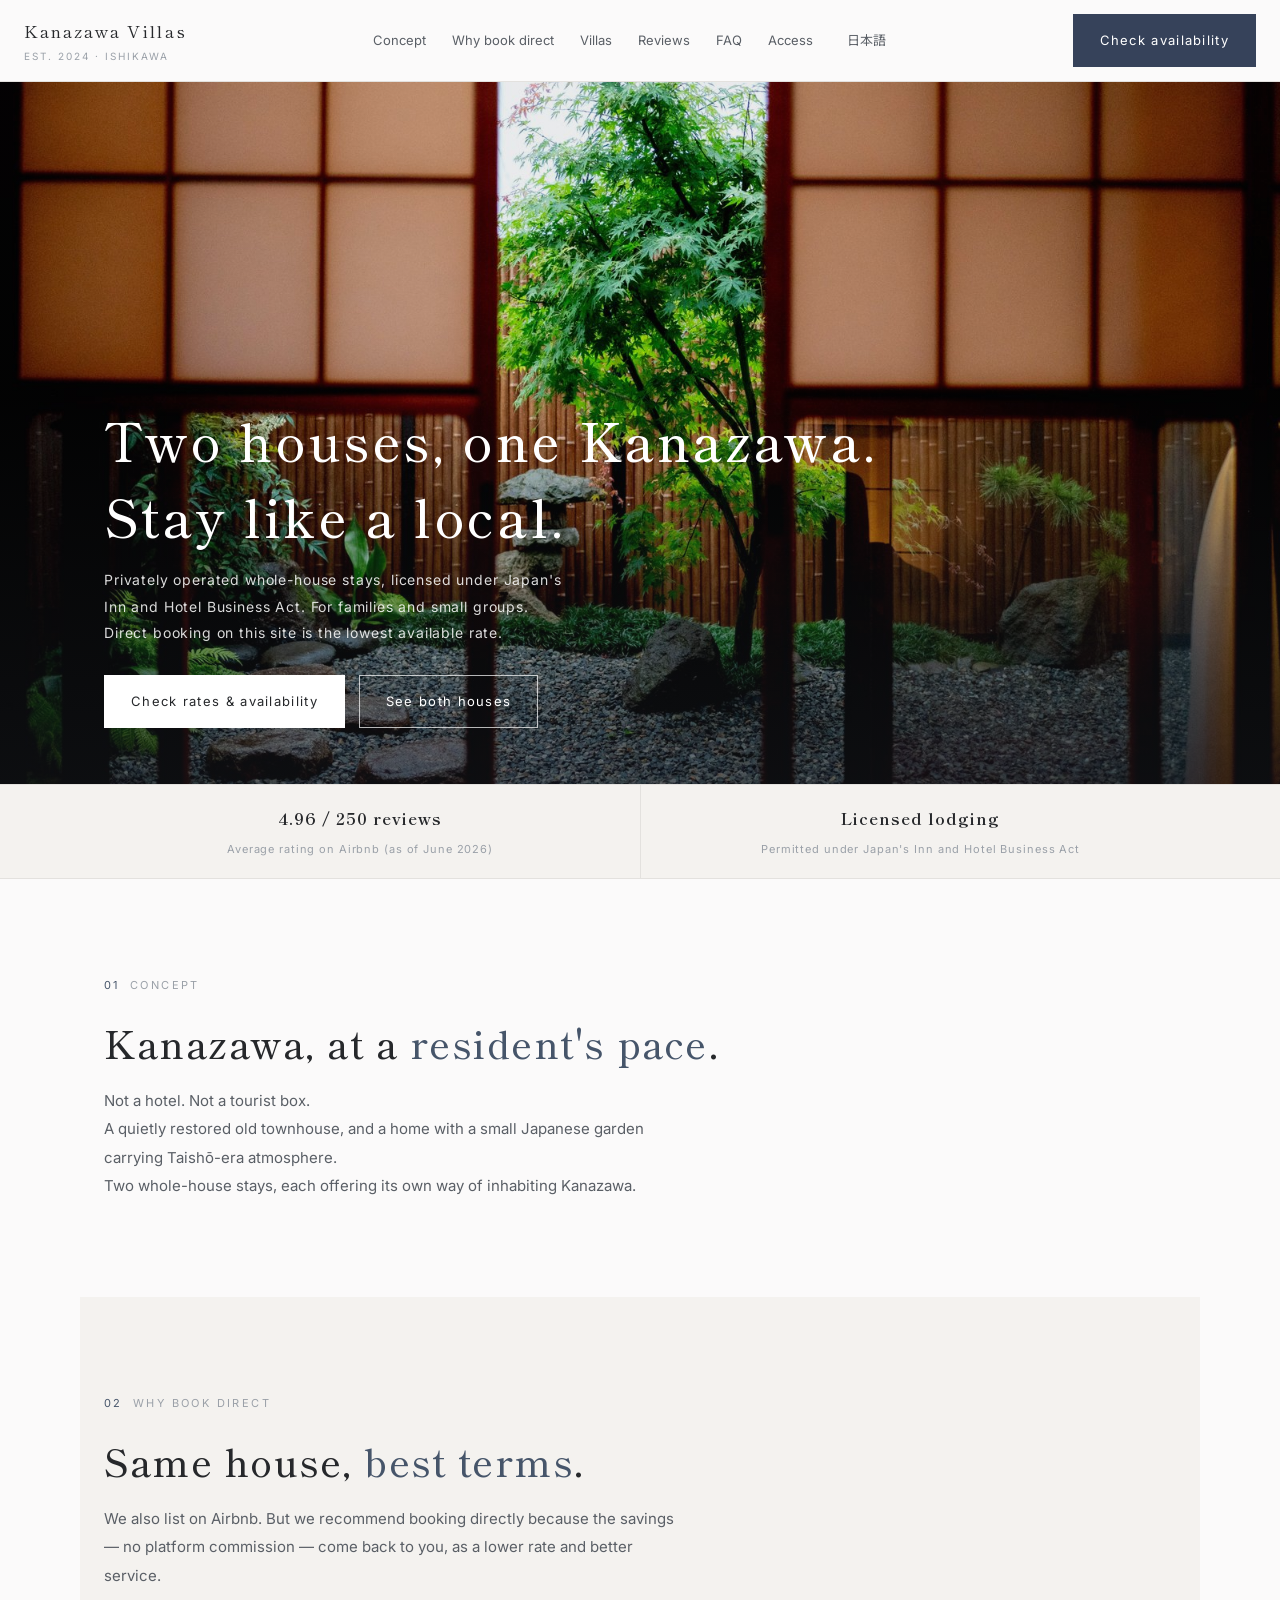
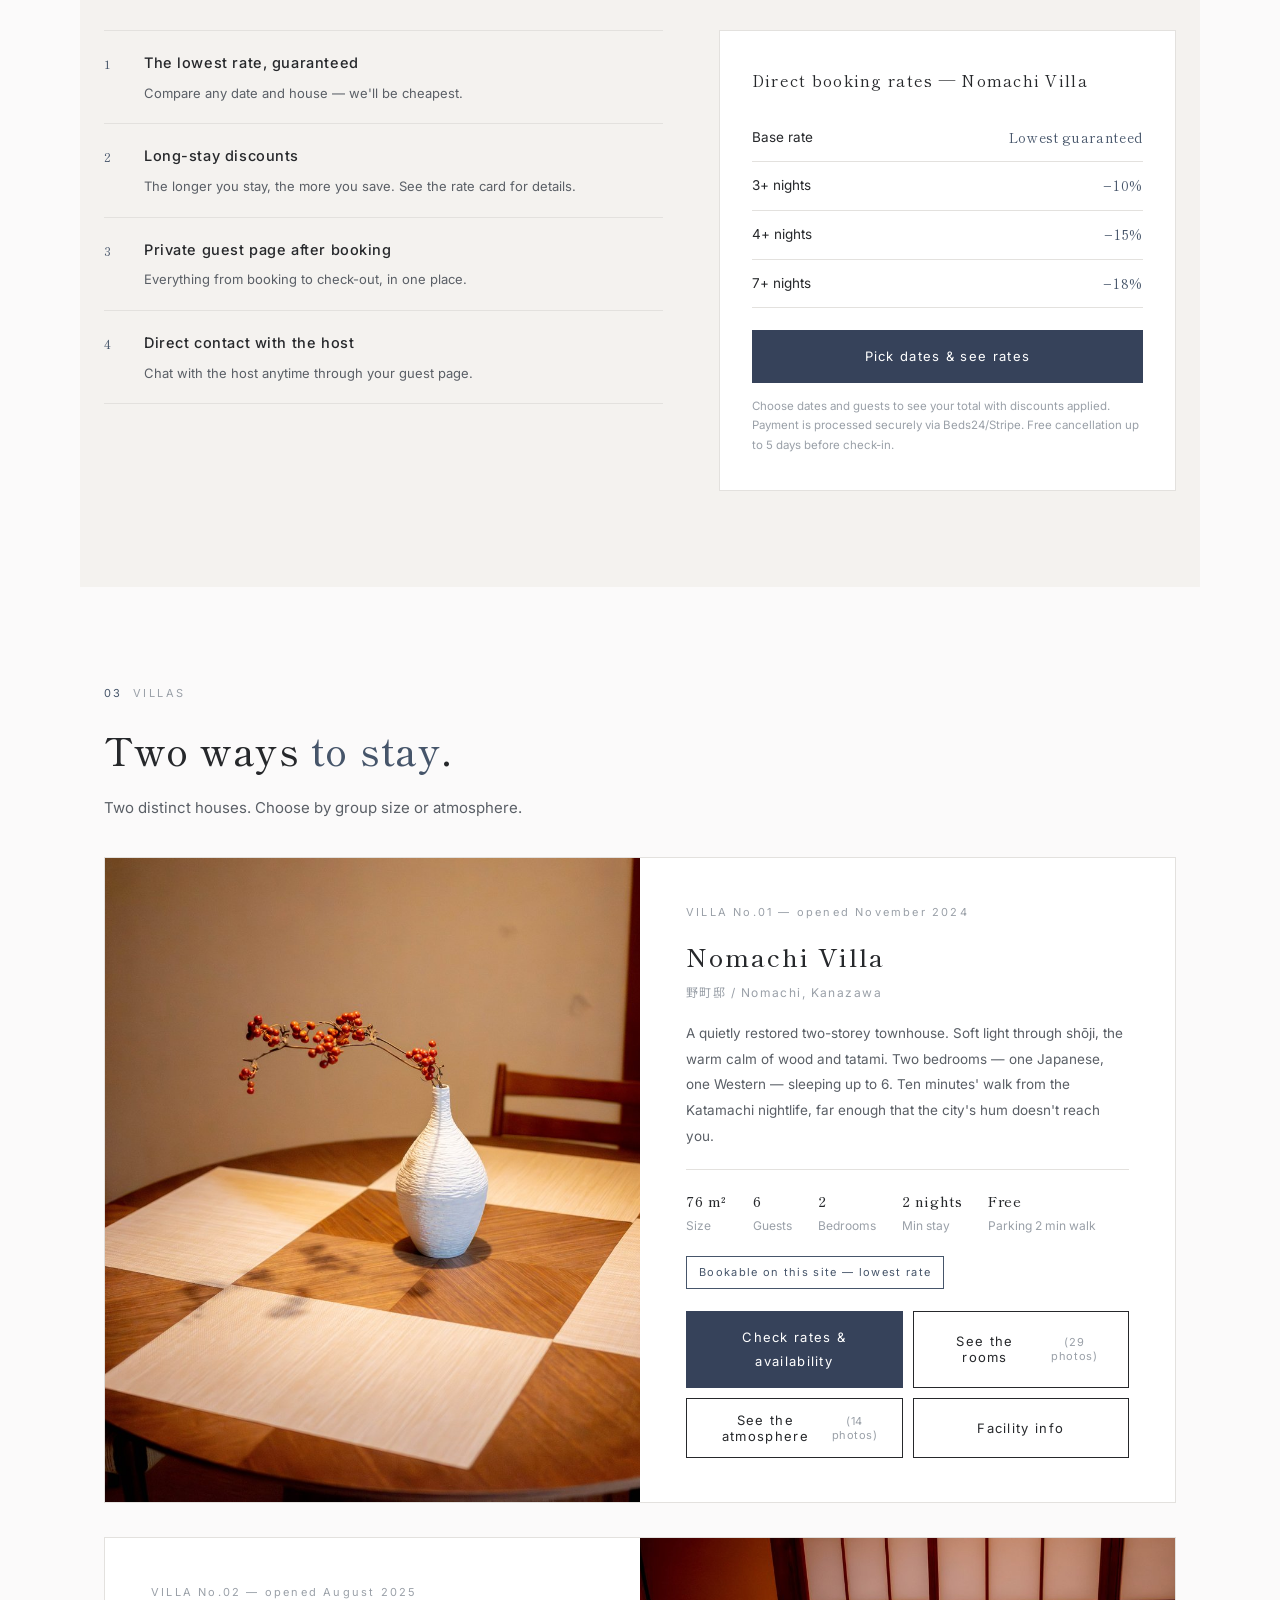
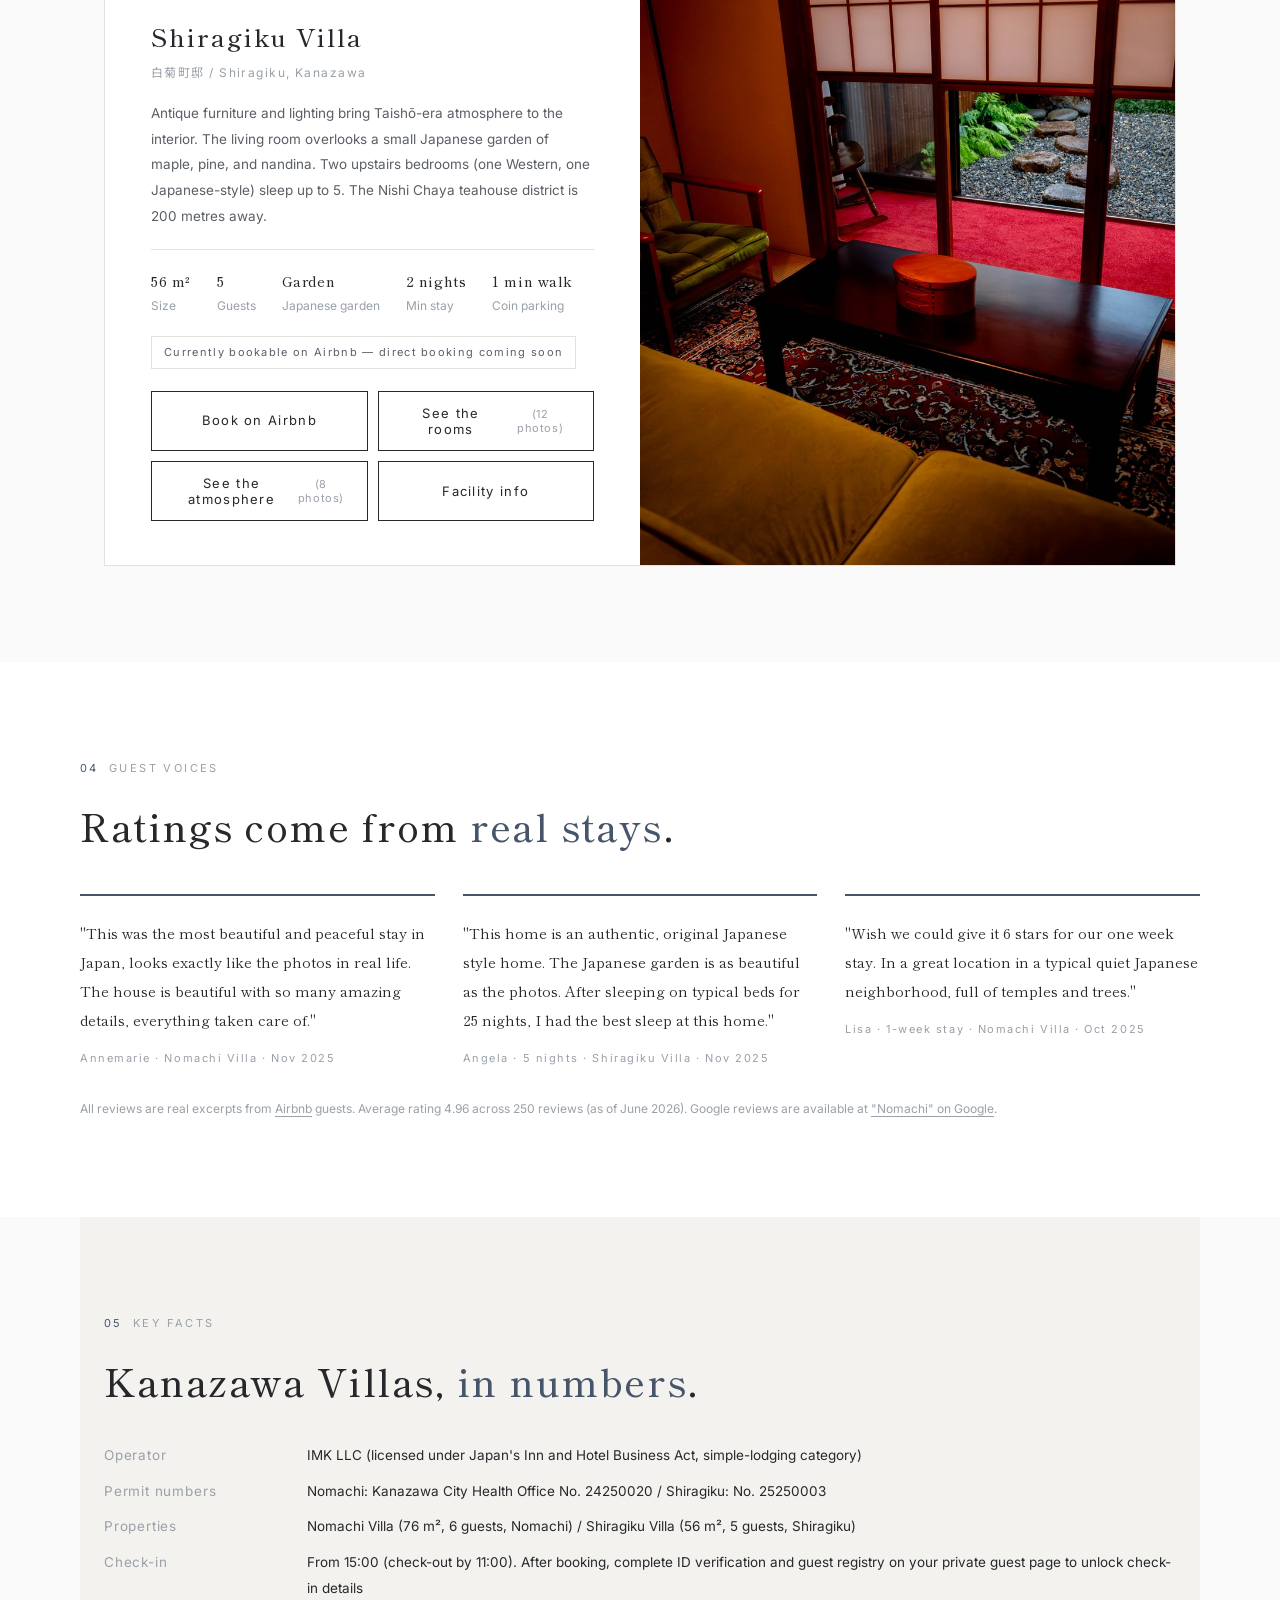
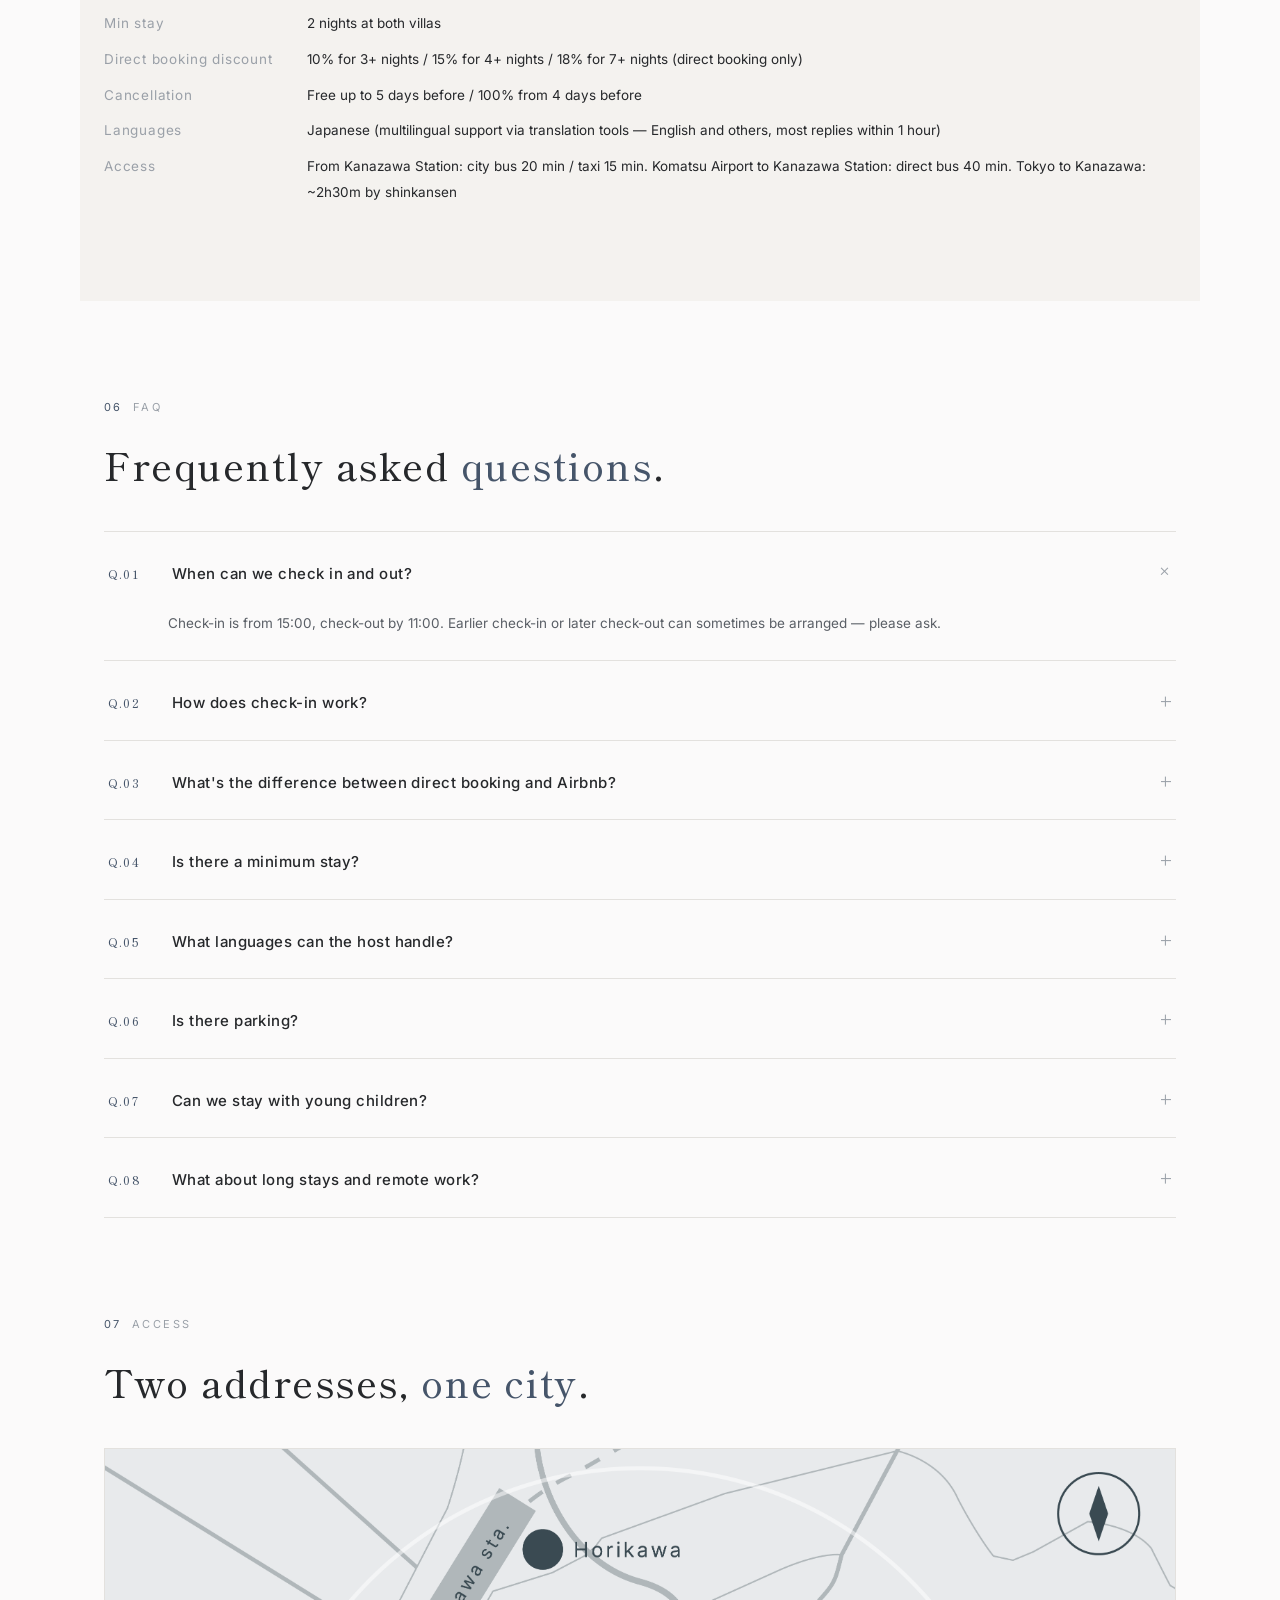
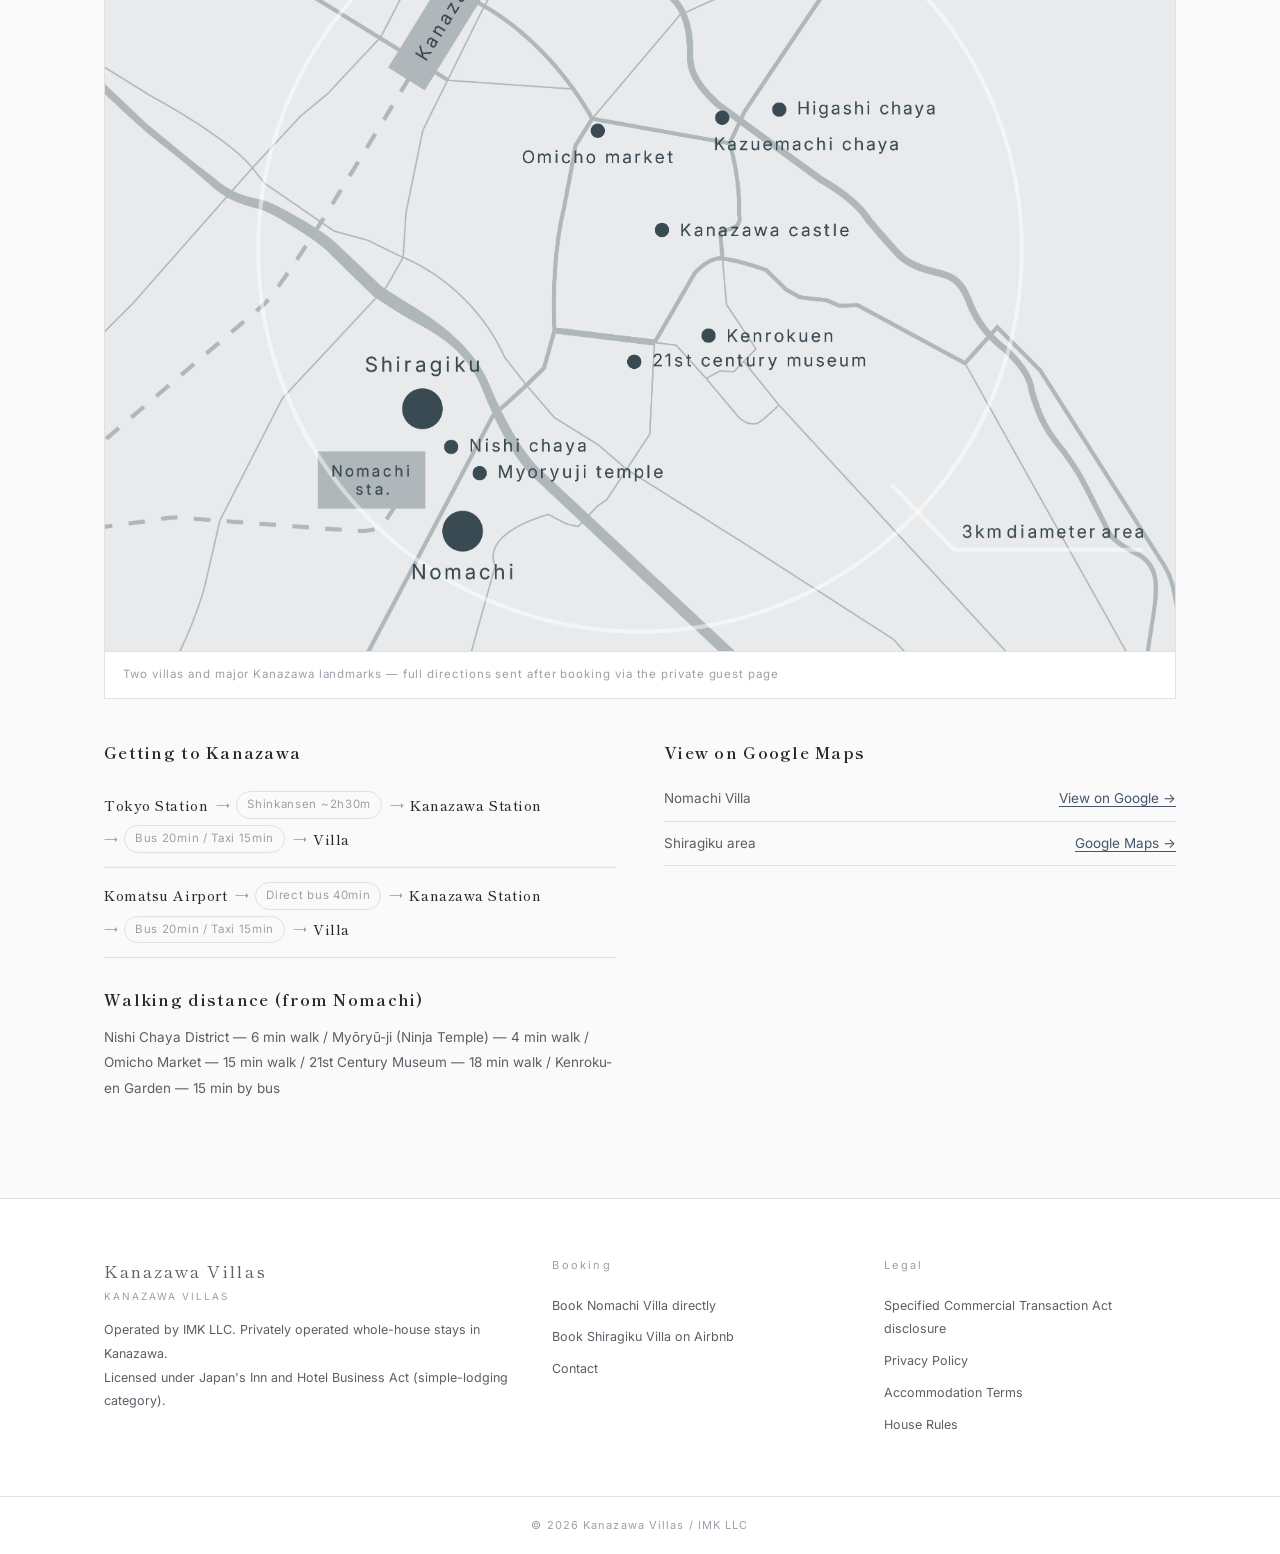
==== commit 9c1dca8e: "Add files via upload" ====
--- a/index.html
+++ b/index.html
@@ -4,21 +4,21 @@
   <meta charset="utf-8"/>
   <meta name="viewport" content="width=device-width, initial-scale=1"/>
   <title>Kanazawa Villas — 金沢ヴィラズ</title>
-  <meta name="description" content="Three quietly designed houses in Kanazawa. 金沢の野町・白菊町・堀川町に構える、三棟の一棟貸し。"/>
+  <meta name="description" content="Two quietly designed houses in Kanazawa — Nomachi and Shiragiku. 金沢の野町・白菊町に構える、二棟の一棟貸し。"/>
 
   <!-- Canonical points to /en/ as the default international URL.
        The hreflang tags below tell crawlers about both language versions. -->
-  <link rel="canonical" href="https://muuukkk.github.io/kanazawa-villas/en/"/>
-  <link rel="alternate" hreflang="en" href="https://muuukkk.github.io/kanazawa-villas/en/"/>
-  <link rel="alternate" hreflang="ja" href="https://muuukkk.github.io/kanazawa-villas/ja/"/>
-  <link rel="alternate" hreflang="x-default" href="https://muuukkk.github.io/kanazawa-villas/en/"/>
+  <link rel="canonical" href="https://kanazawa-villas.com/en/"/>
+  <link rel="alternate" hreflang="en" href="https://kanazawa-villas.com/en/"/>
+  <link rel="alternate" hreflang="ja" href="https://kanazawa-villas.com/ja/"/>
+  <link rel="alternate" hreflang="x-default" href="https://kanazawa-villas.com/en/"/>
 
   <!-- OGP -->
   <meta property="og:title" content="Kanazawa Villas — 金沢ヴィラズ"/>
-  <meta property="og:description" content="Three quietly designed houses in Kanazawa."/>
+  <meta property="og:description" content="Two quietly designed houses in Kanazawa."/>
   <meta property="og:type" content="website"/>
-  <meta property="og:url" content="https://muuukkk.github.io/kanazawa-villas/"/>
-  <meta property="og:image" content="https://muuukkk.github.io/kanazawa-villas/images/nomachi-hero.jpg"/>
+  <meta property="og:url" content="https://kanazawa-villas.com/"/>
+  <meta property="og:image" content="https://kanazawa-villas.com/images/nomachi-hero.jpg"/>
 
   <!-- Fallback redirect for browsers without JS (e.g., some crawlers).
        The JS below runs first and decides EN vs JA based on browser language;
@@ -103,8 +103,8 @@
 <div class="holding">
   <h1>Kanazawa Villas — 金沢ヴィラズ</h1>
   <p>
-    Three quietly designed houses in Kanazawa.<br/>
-    金沢に三棟、一棟貸しの宿。
+    Two quietly designed houses in Kanazawa.<br/>
+    金沢に二棟、一棟貸しの宿。
   </p>
   <div class="links">
     <a href="./en/">English →</a>
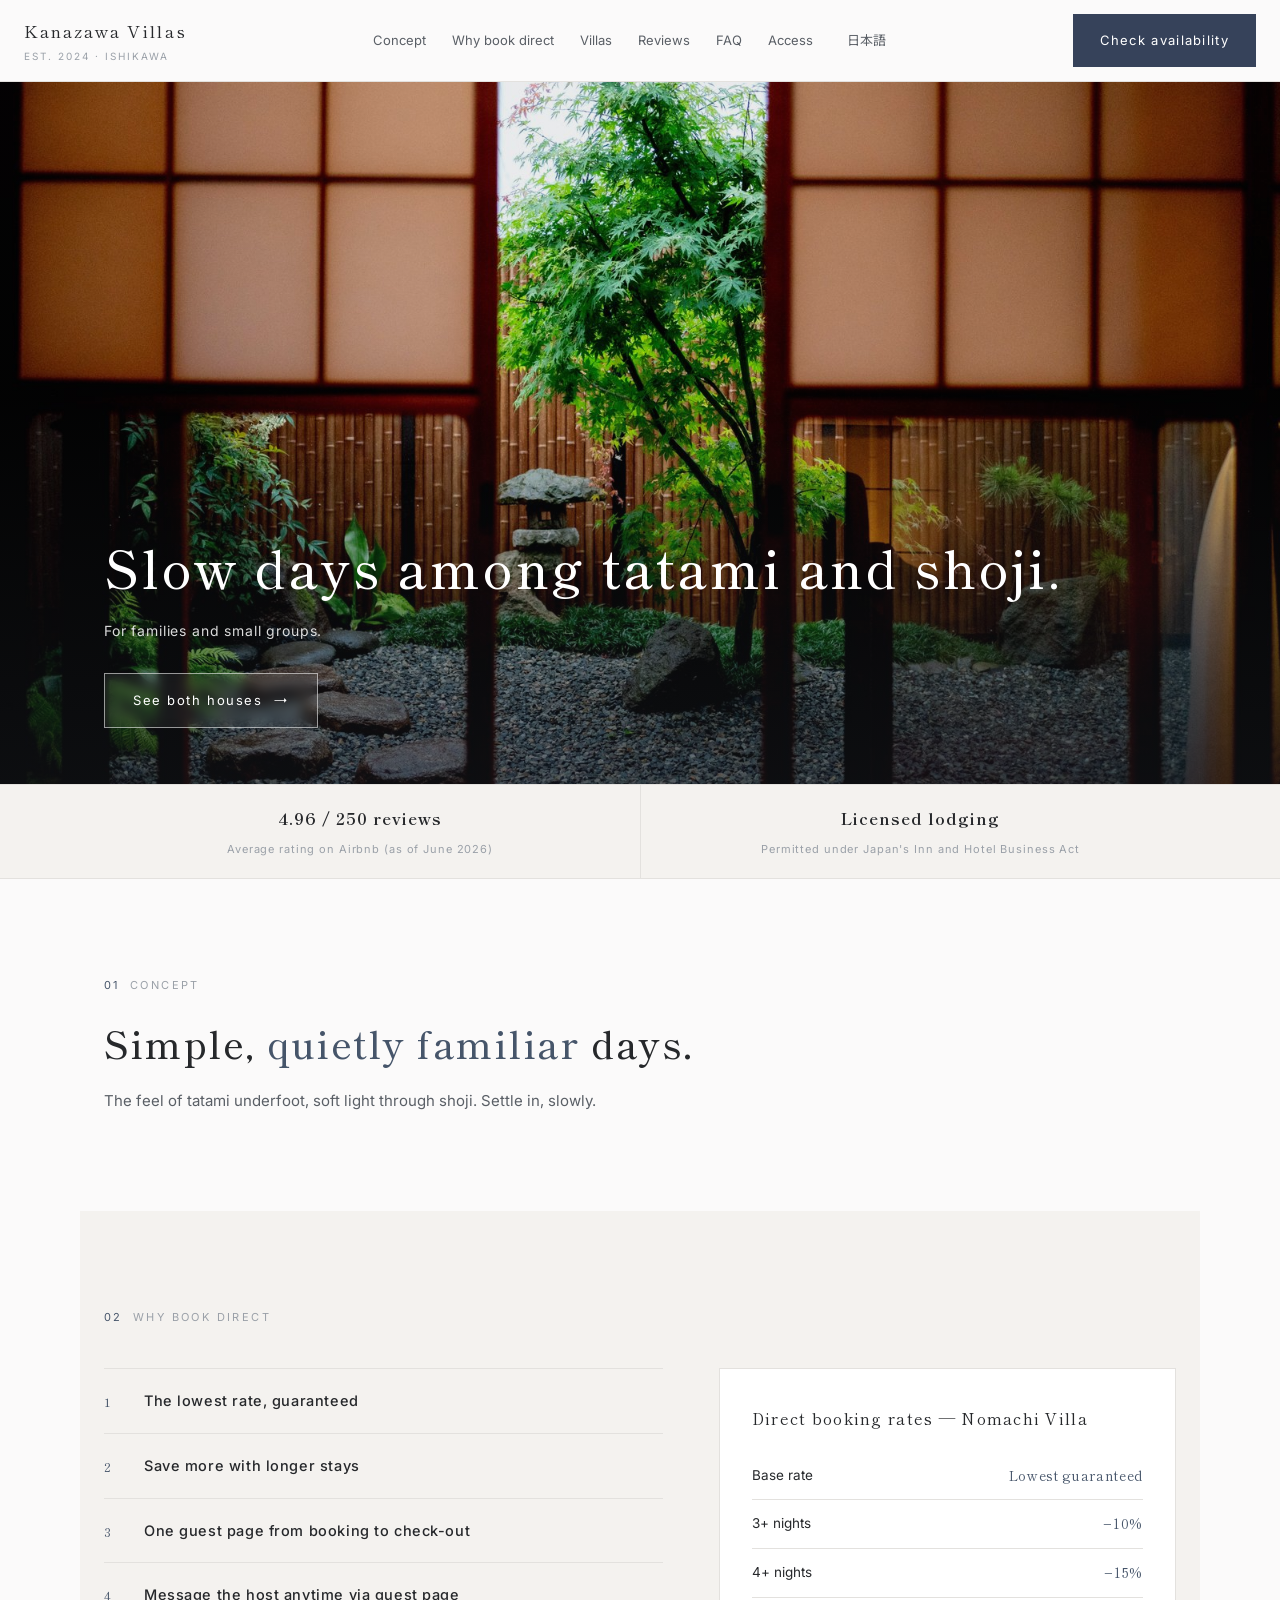
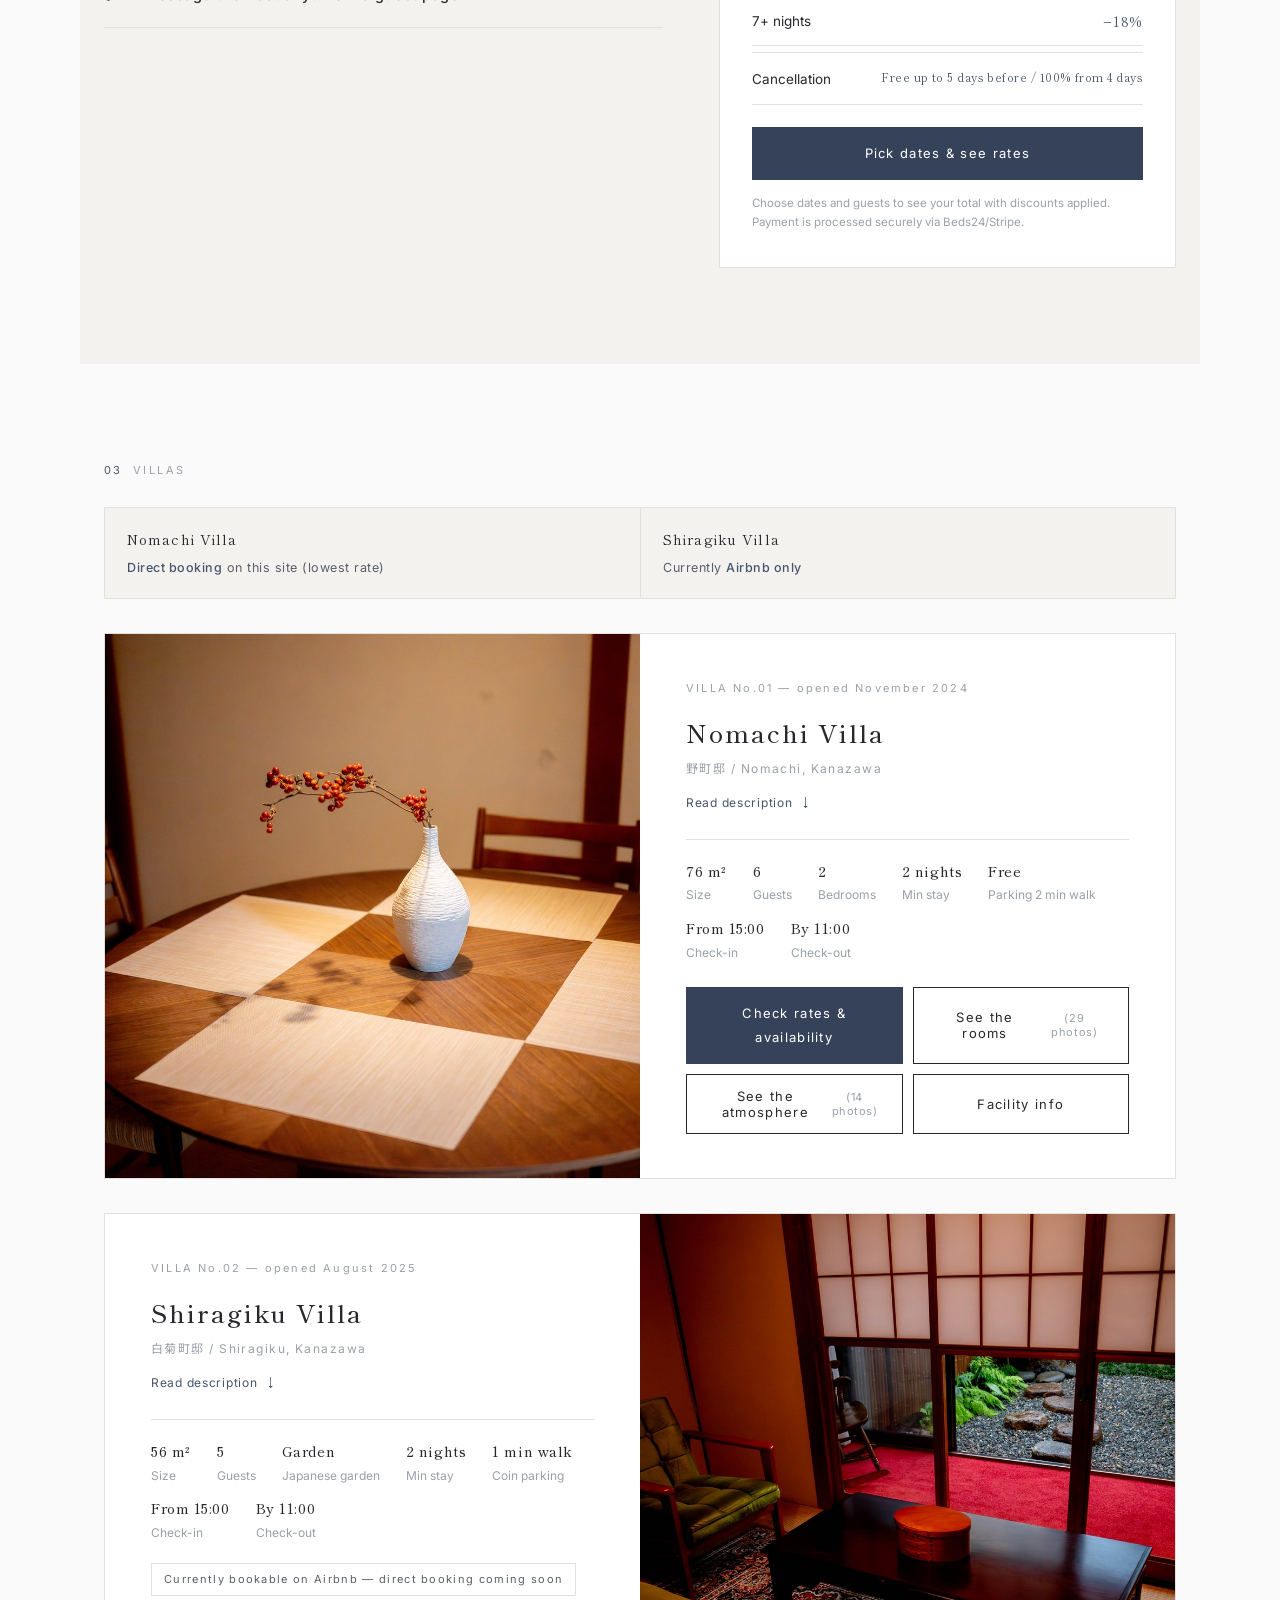
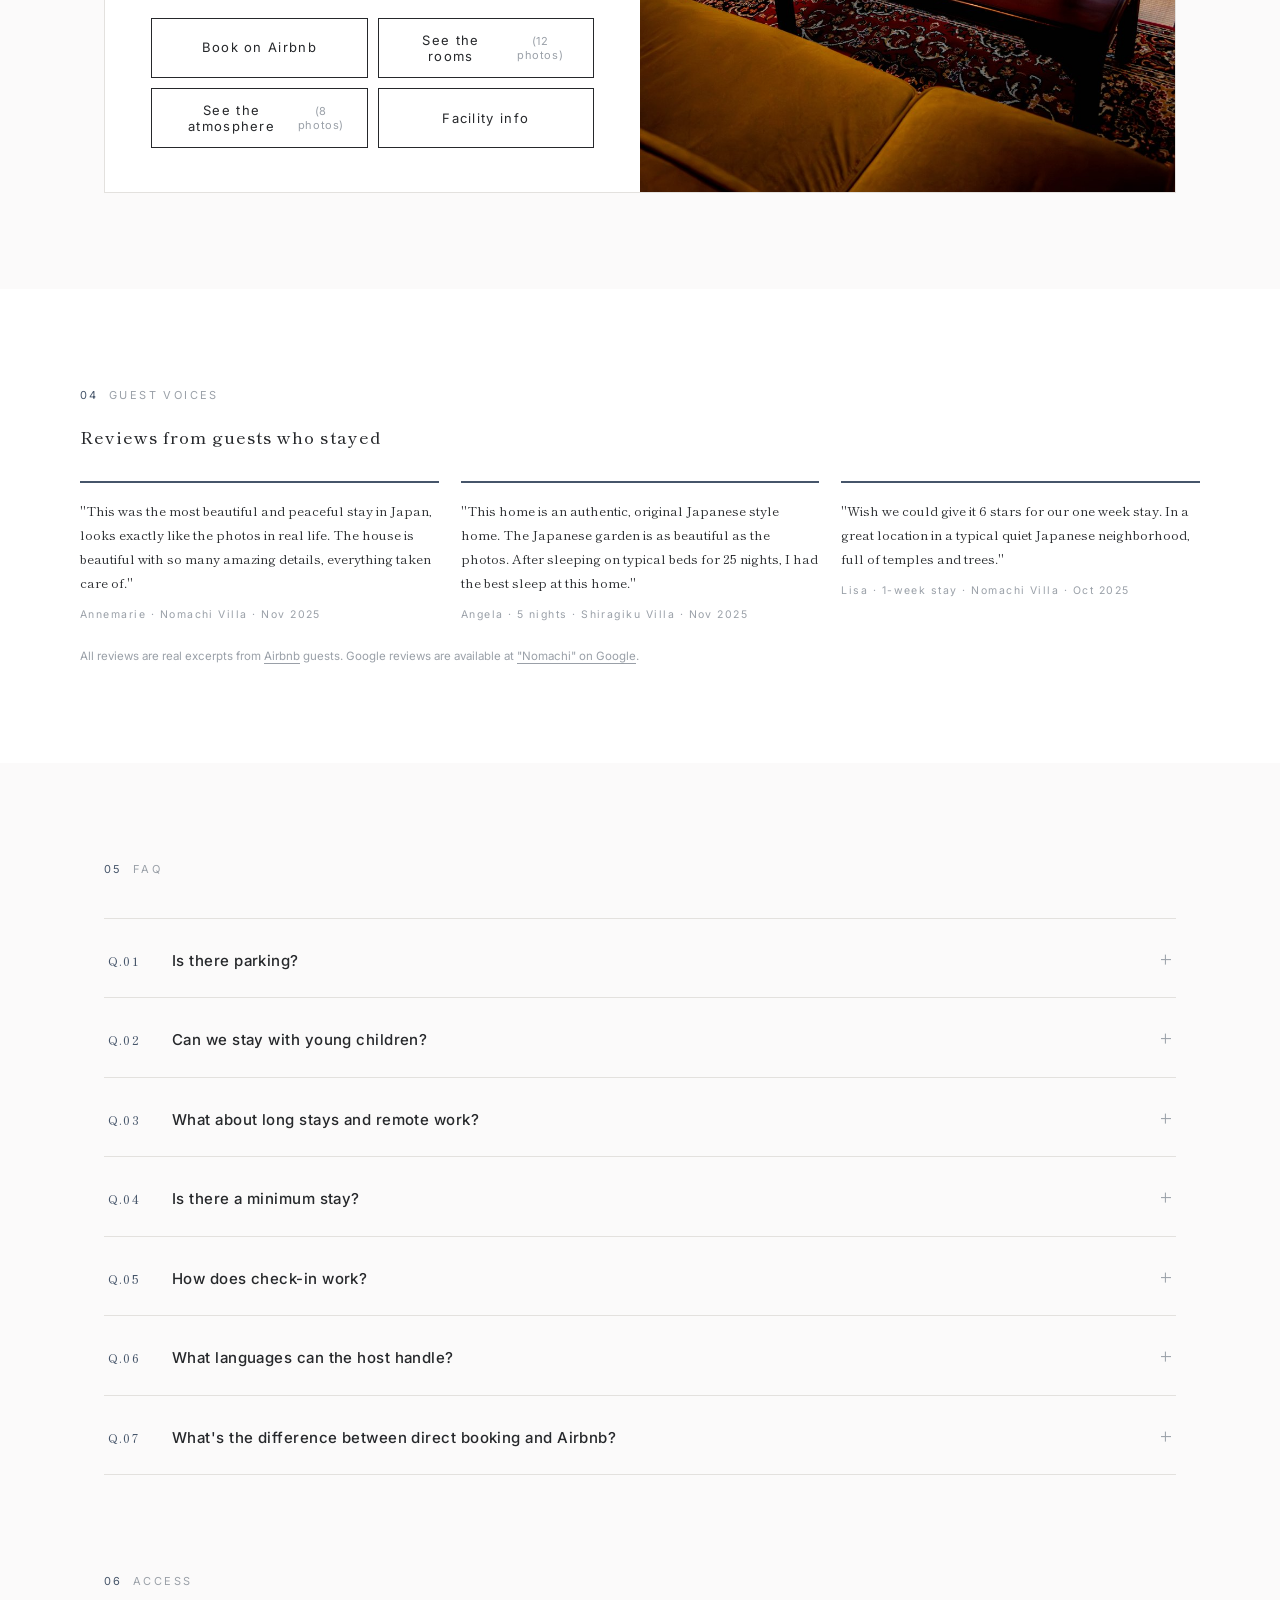
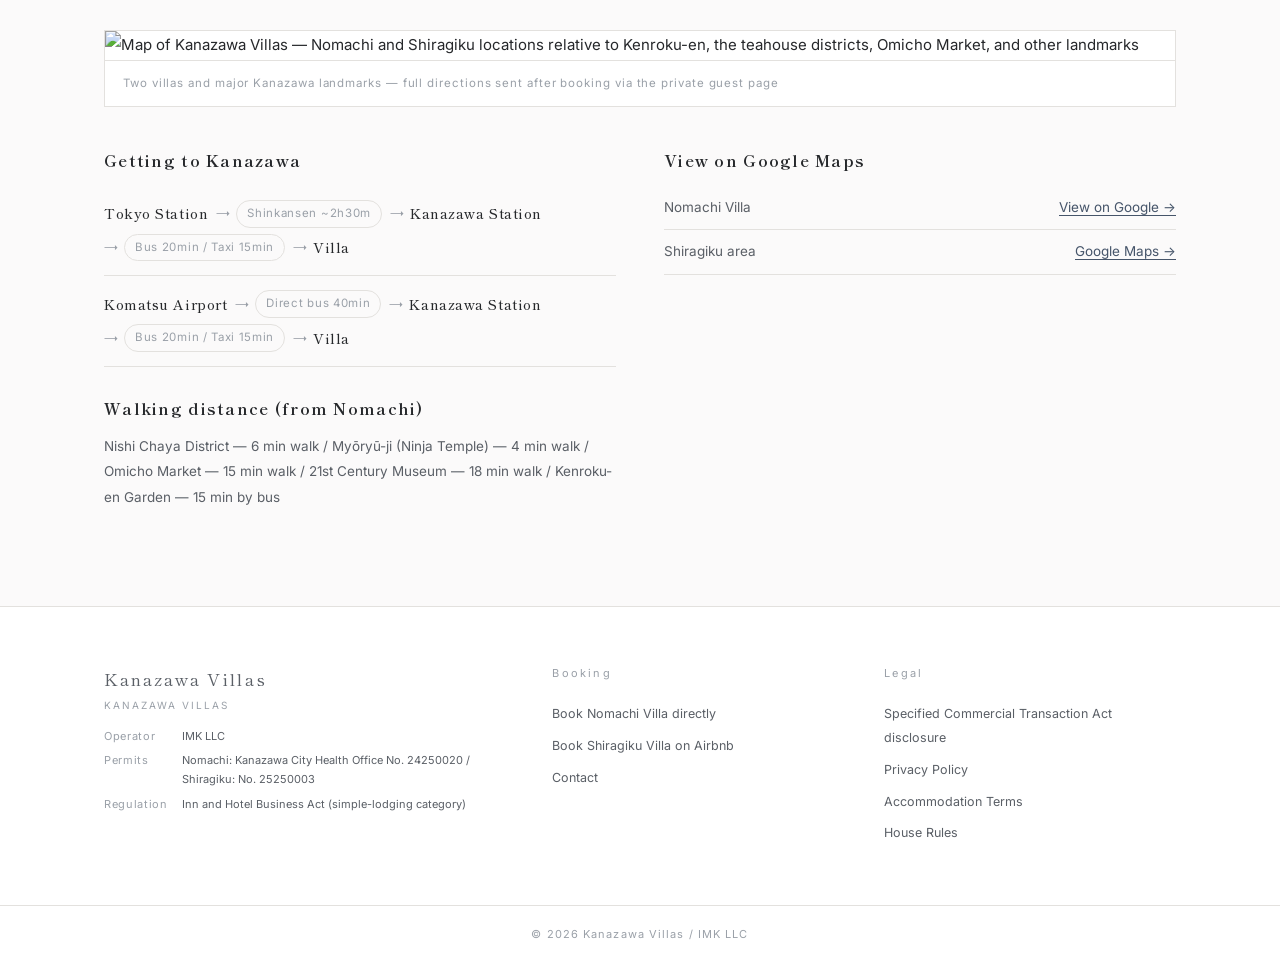
==== commit 8fb11208: "Add files via upload" ====
--- a/index.html
+++ b/index.html
@@ -27,15 +27,17 @@
 
   <script>
     // Language detection: ja → /ja/, anything else → /en/
-    // Hash fragments (e.g., #villas) are preserved through redirect.
+    // Query string (e.g., ?utm_source=...) and hash (#villas) are preserved
+    // so that GA4 attribution and section anchors survive the redirect.
     (function () {
       try {
         var lang = (navigator.language || navigator.userLanguage || 'en').toLowerCase();
         var target = lang.indexOf('ja') === 0 ? './ja/' : './en/';
+        var search = window.location.search || '';
         var hash = window.location.hash || '';
-        window.location.replace(target + hash);
+        window.location.replace(target + search + hash);
       } catch (e) {
-        window.location.replace('./en/');
+        window.location.replace('./en/' + (window.location.search || ''));
       }
     })();
   </script>
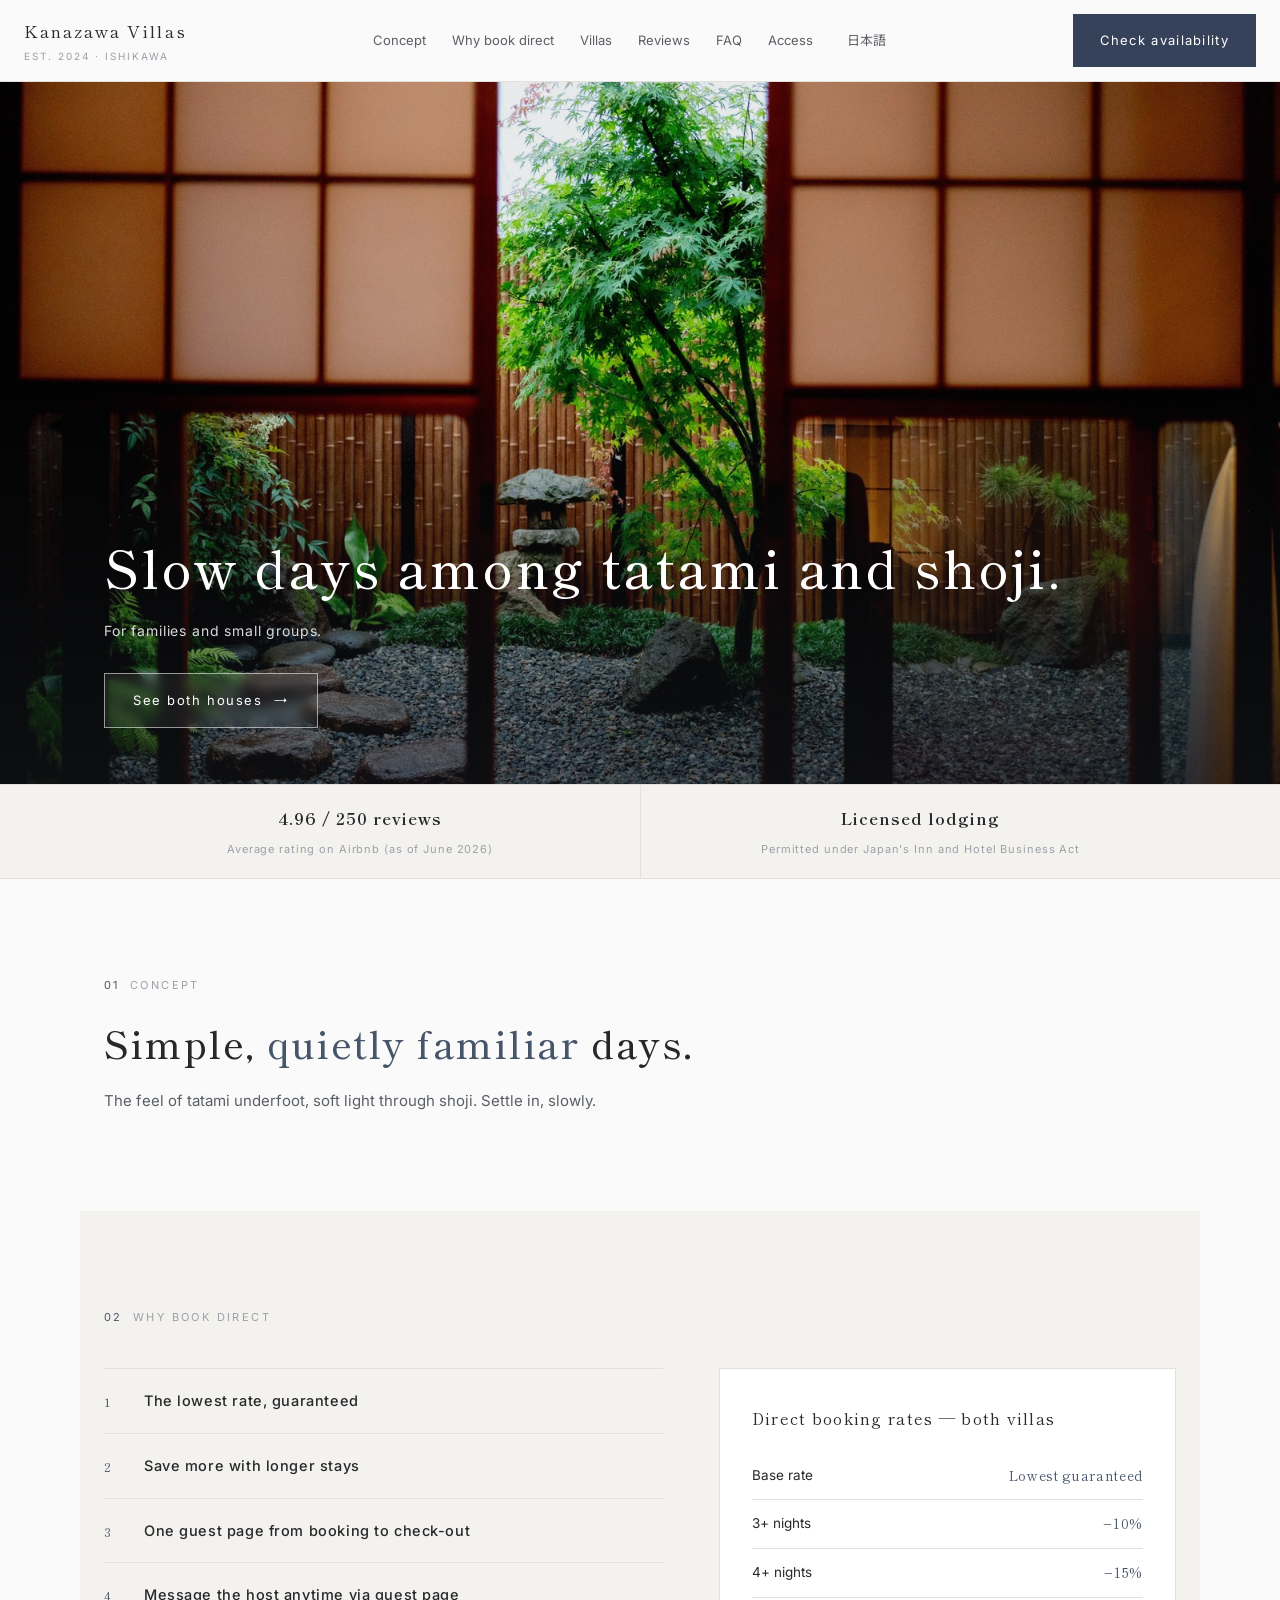
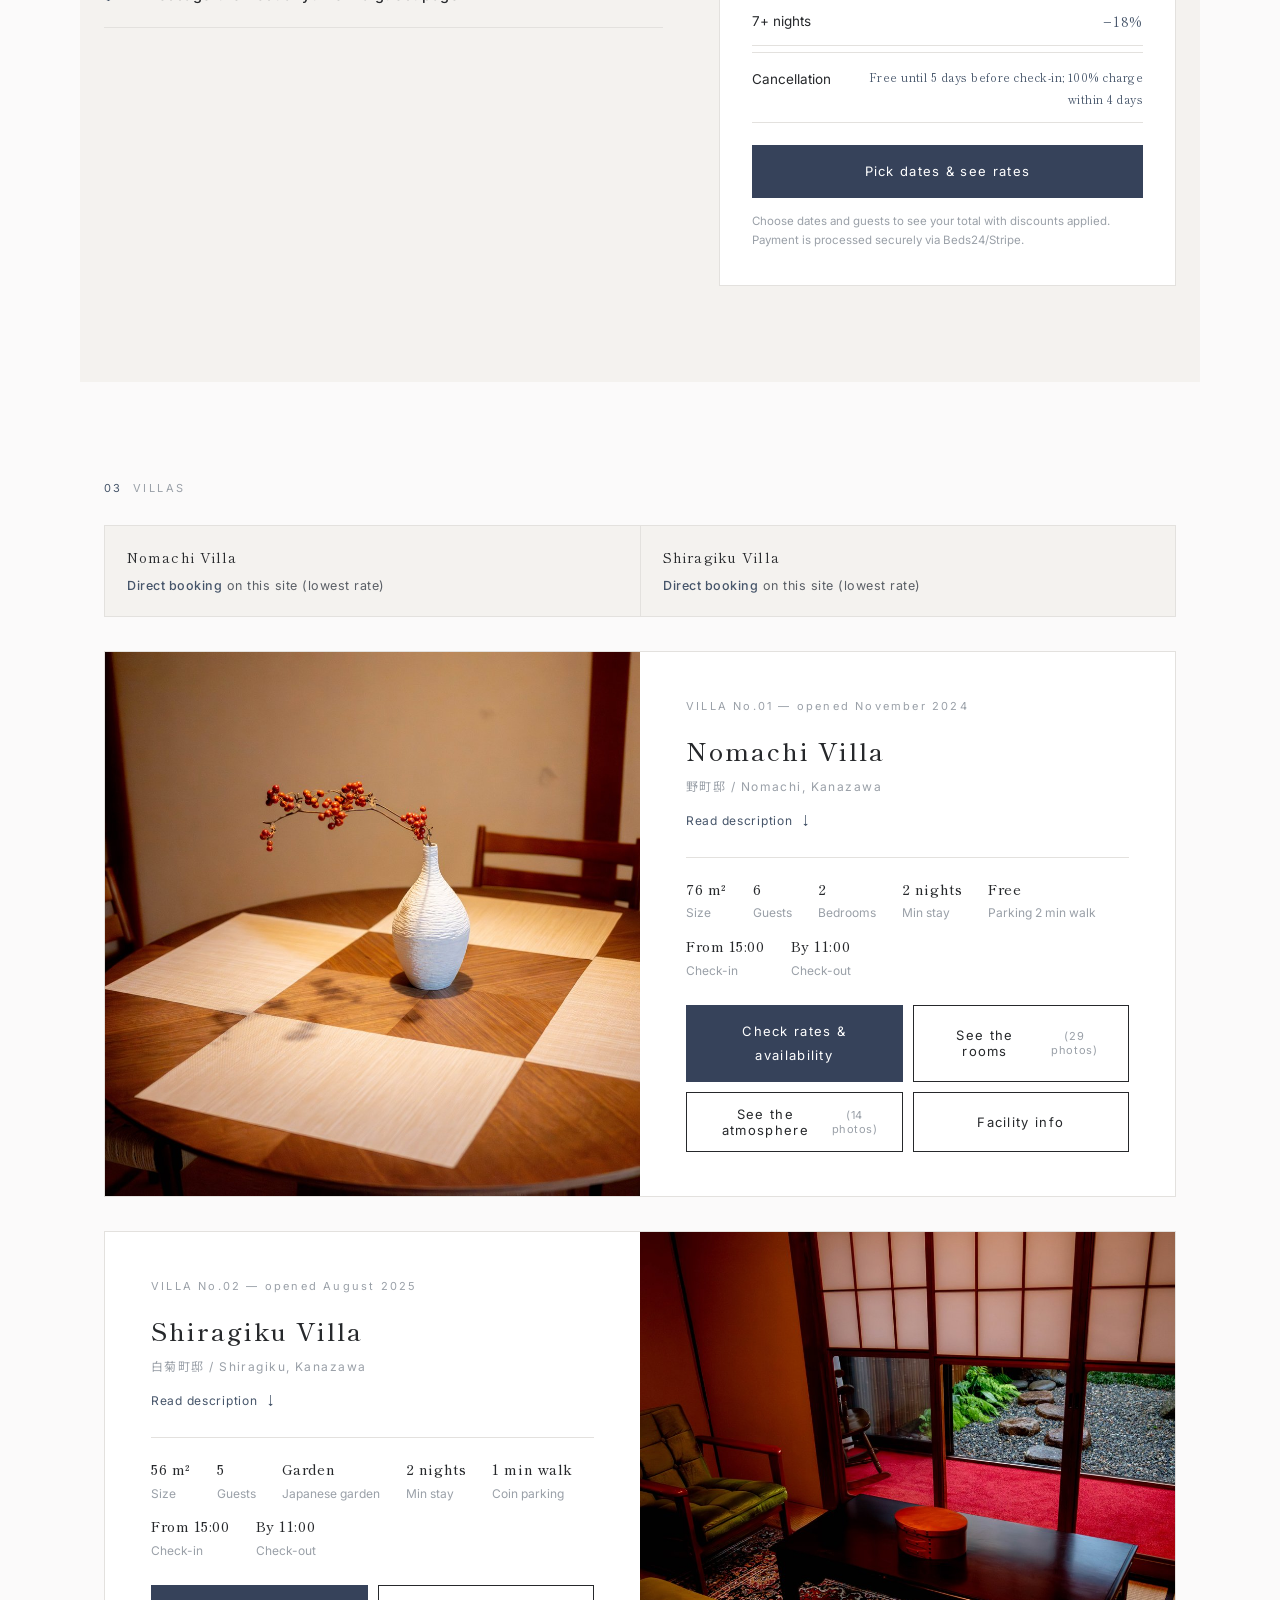
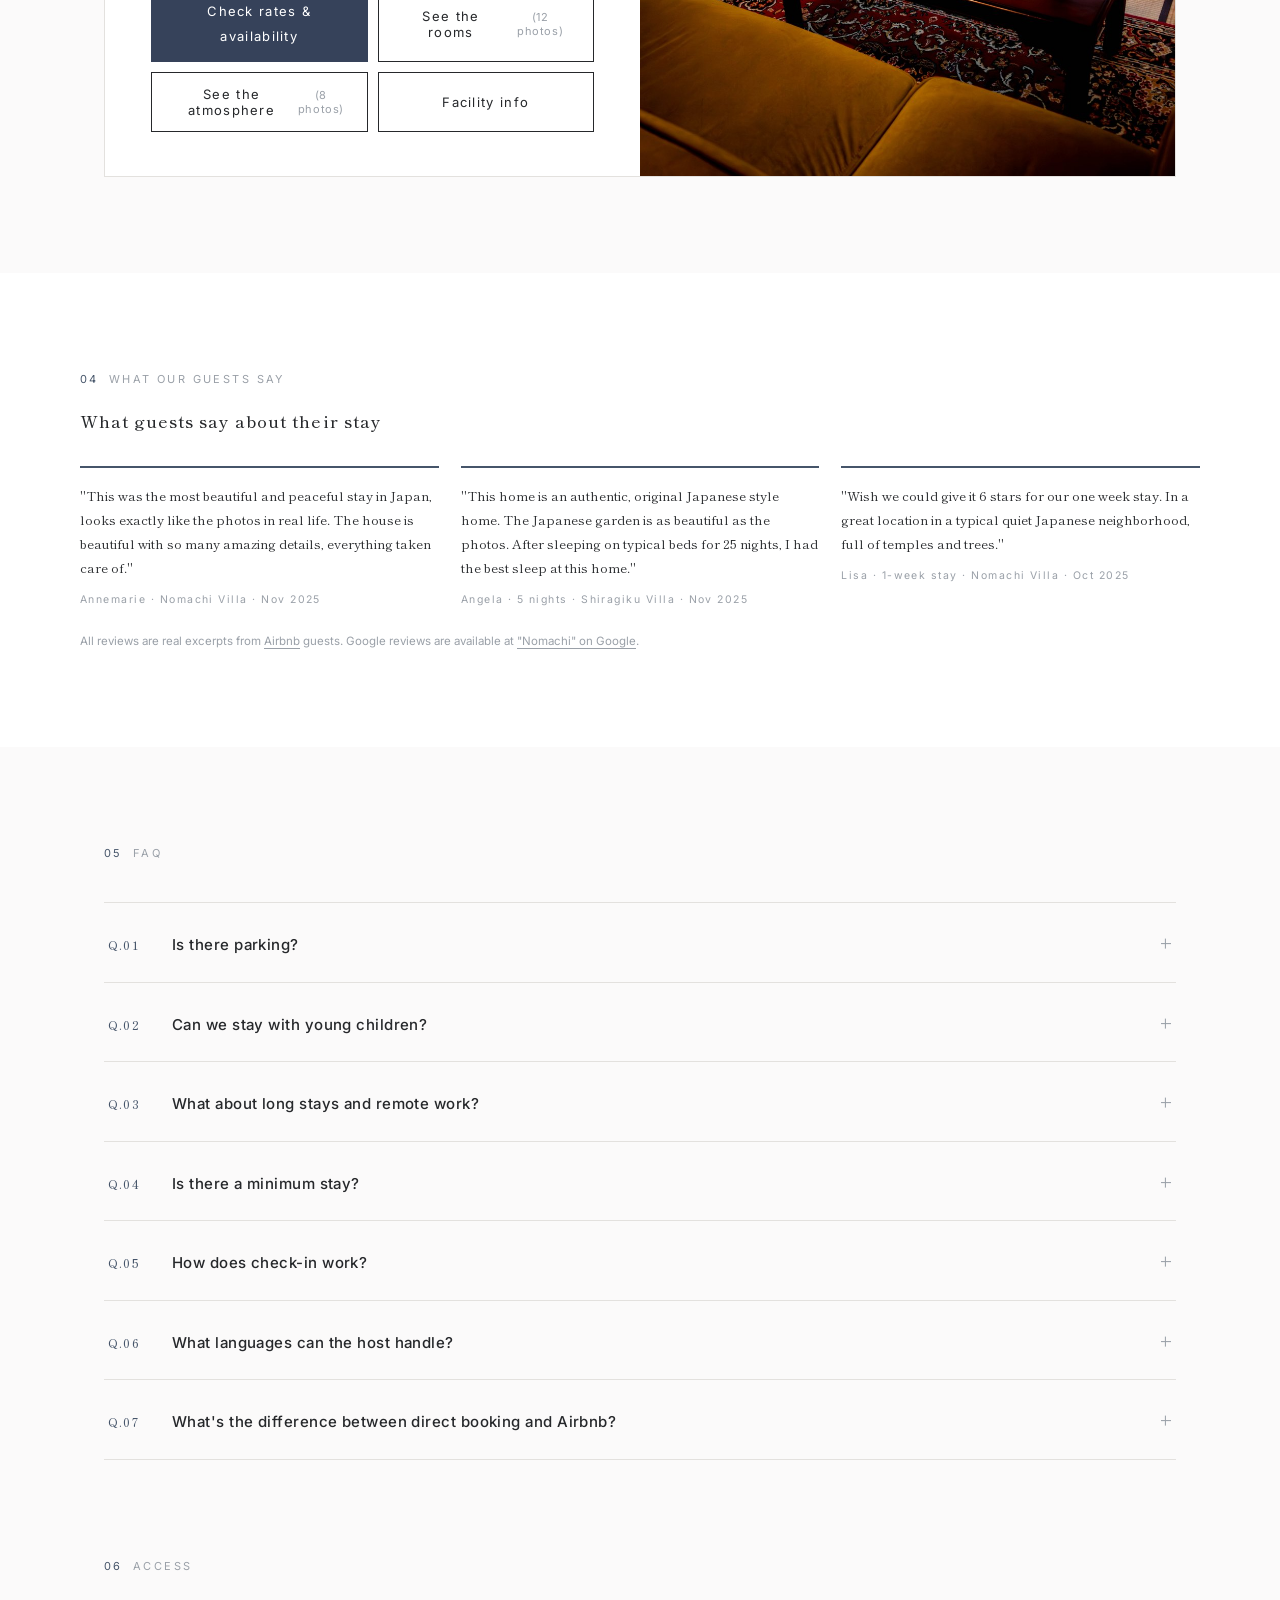
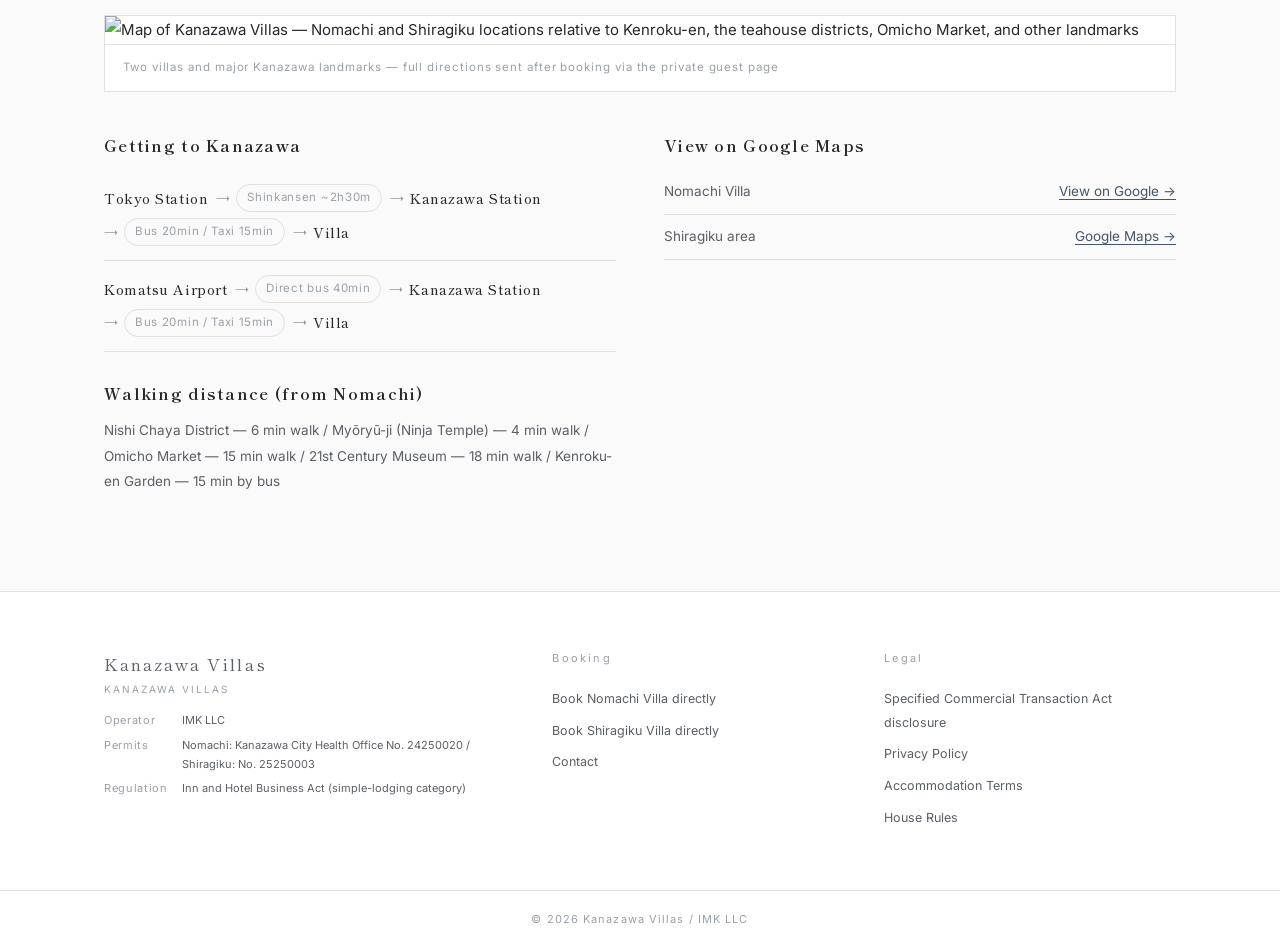
==== commit 2cb2734e: "Add files via upload" ====
--- a/index.html
+++ b/index.html
@@ -126,7 +126,7 @@
     <li><a href="./legal/terms.html">Accommodation Agreement</a></li>
     <li><a href="./legal/house-rules.html">House Rules</a></li>
     <li><a href="https://beds24.com/booking2.php?propid=261406" rel="noopener">Book Nomachi Villa directly</a></li>
-    <li><a href="https://airbnb.jp/h/shiragiku-villa" rel="noopener">Book Shiragiku Villa on Airbnb</a></li>
+    <li><a href="https://beds24.com/booking2.php?propid=342706&amp;layout=1" rel="noopener">Book Shiragiku Villa directly</a></li>
   </ul>
 </div>
 
